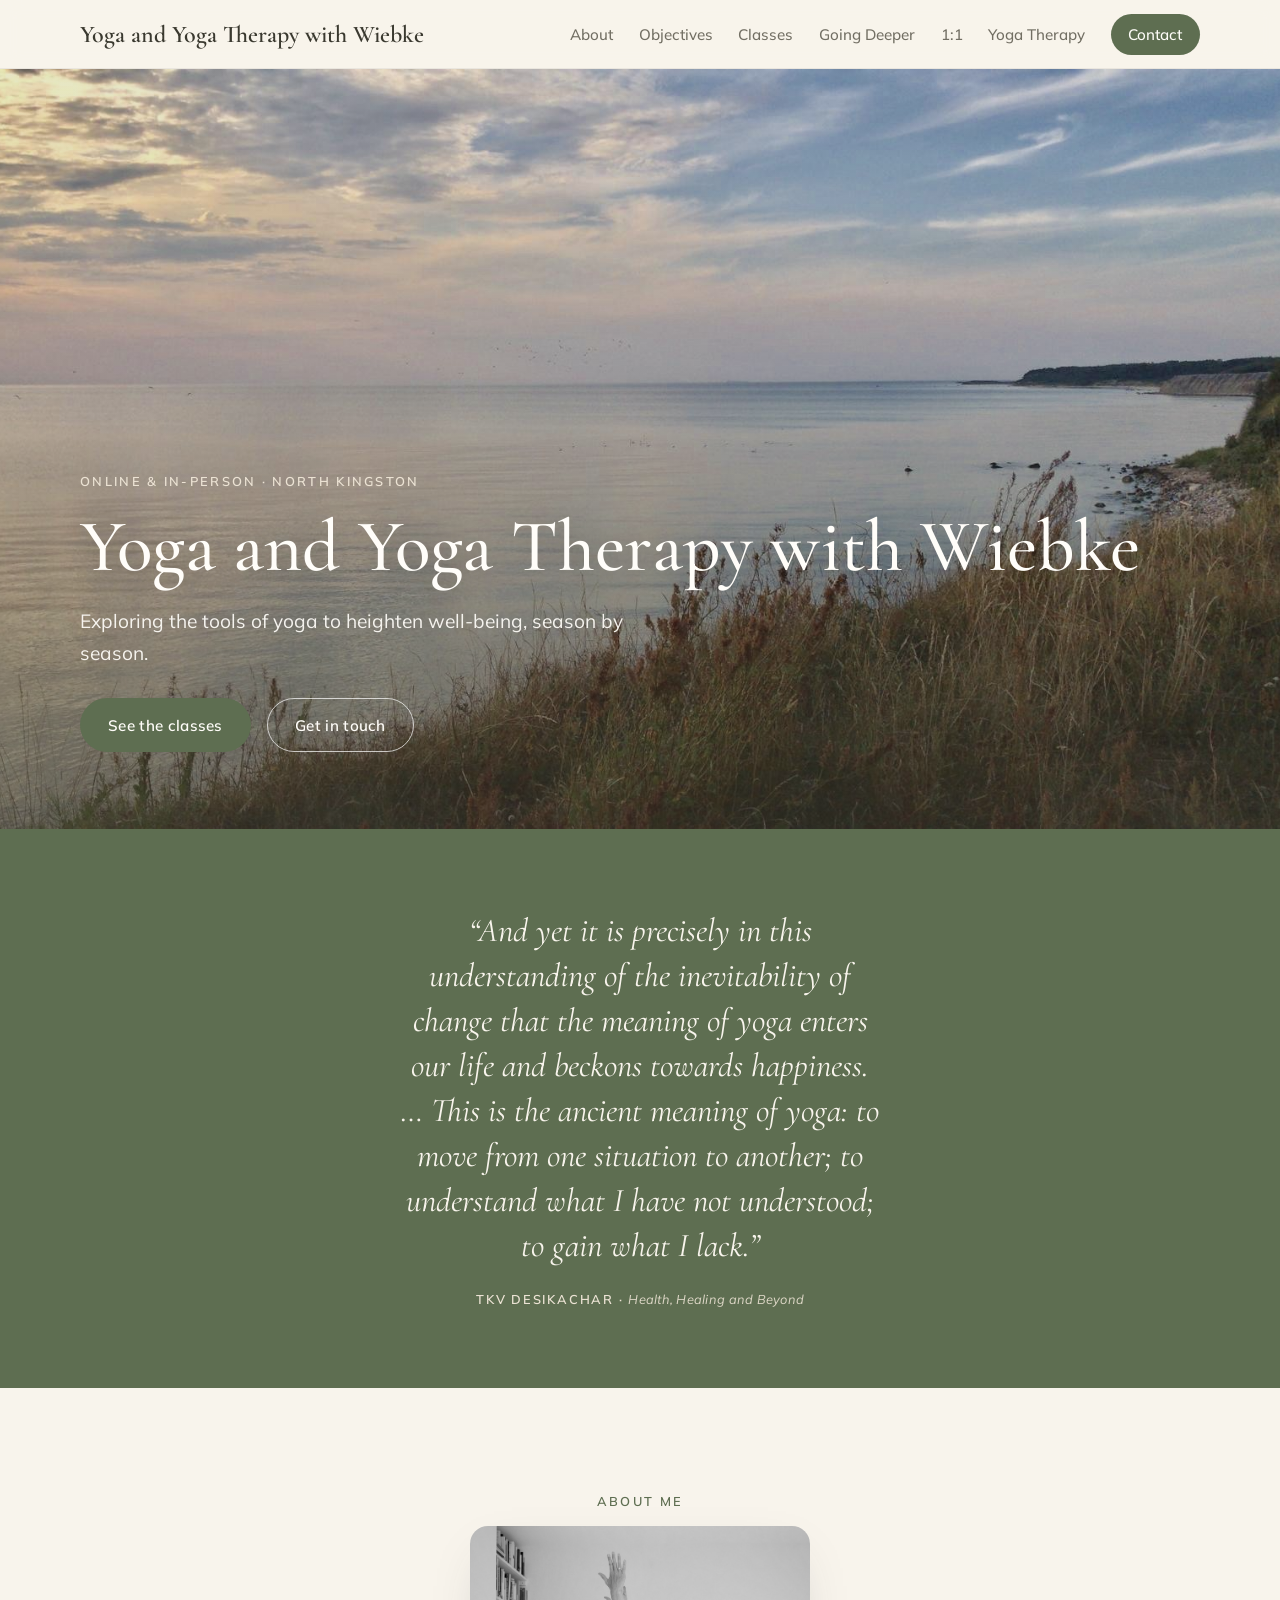
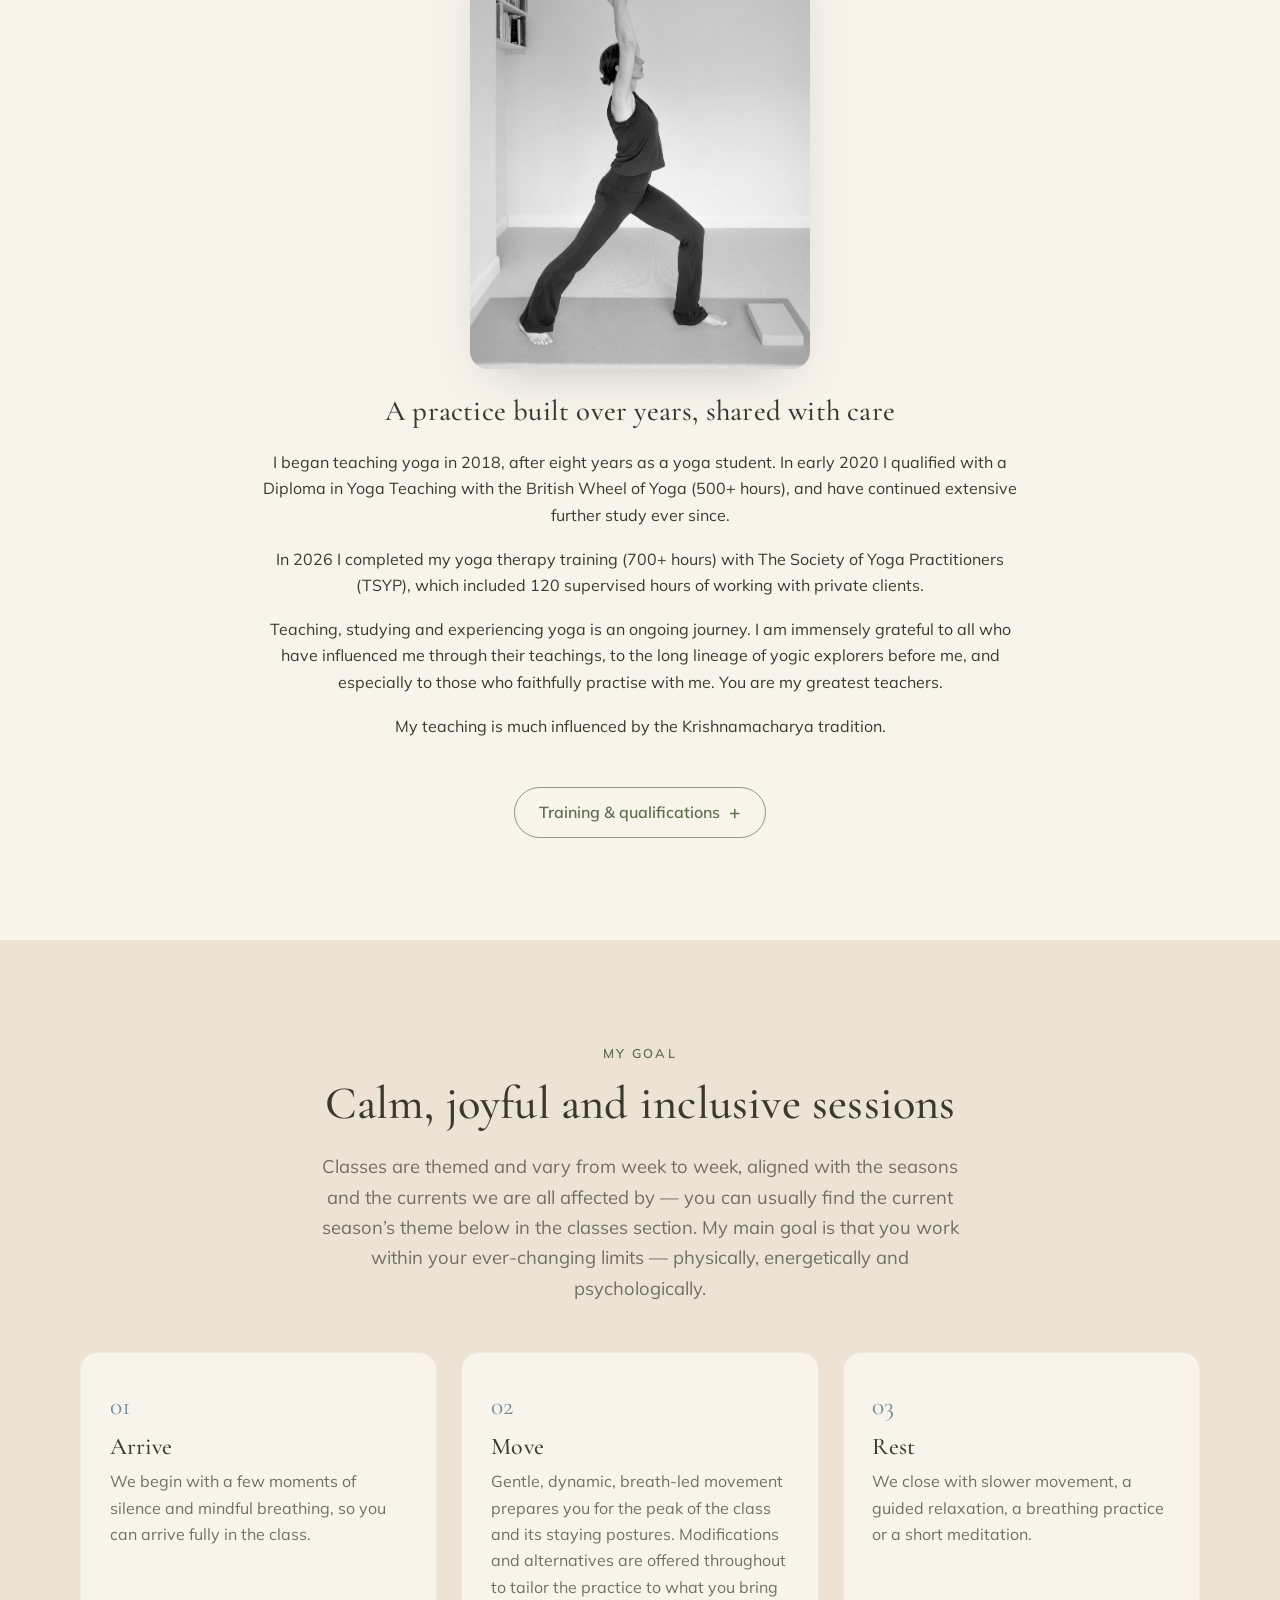
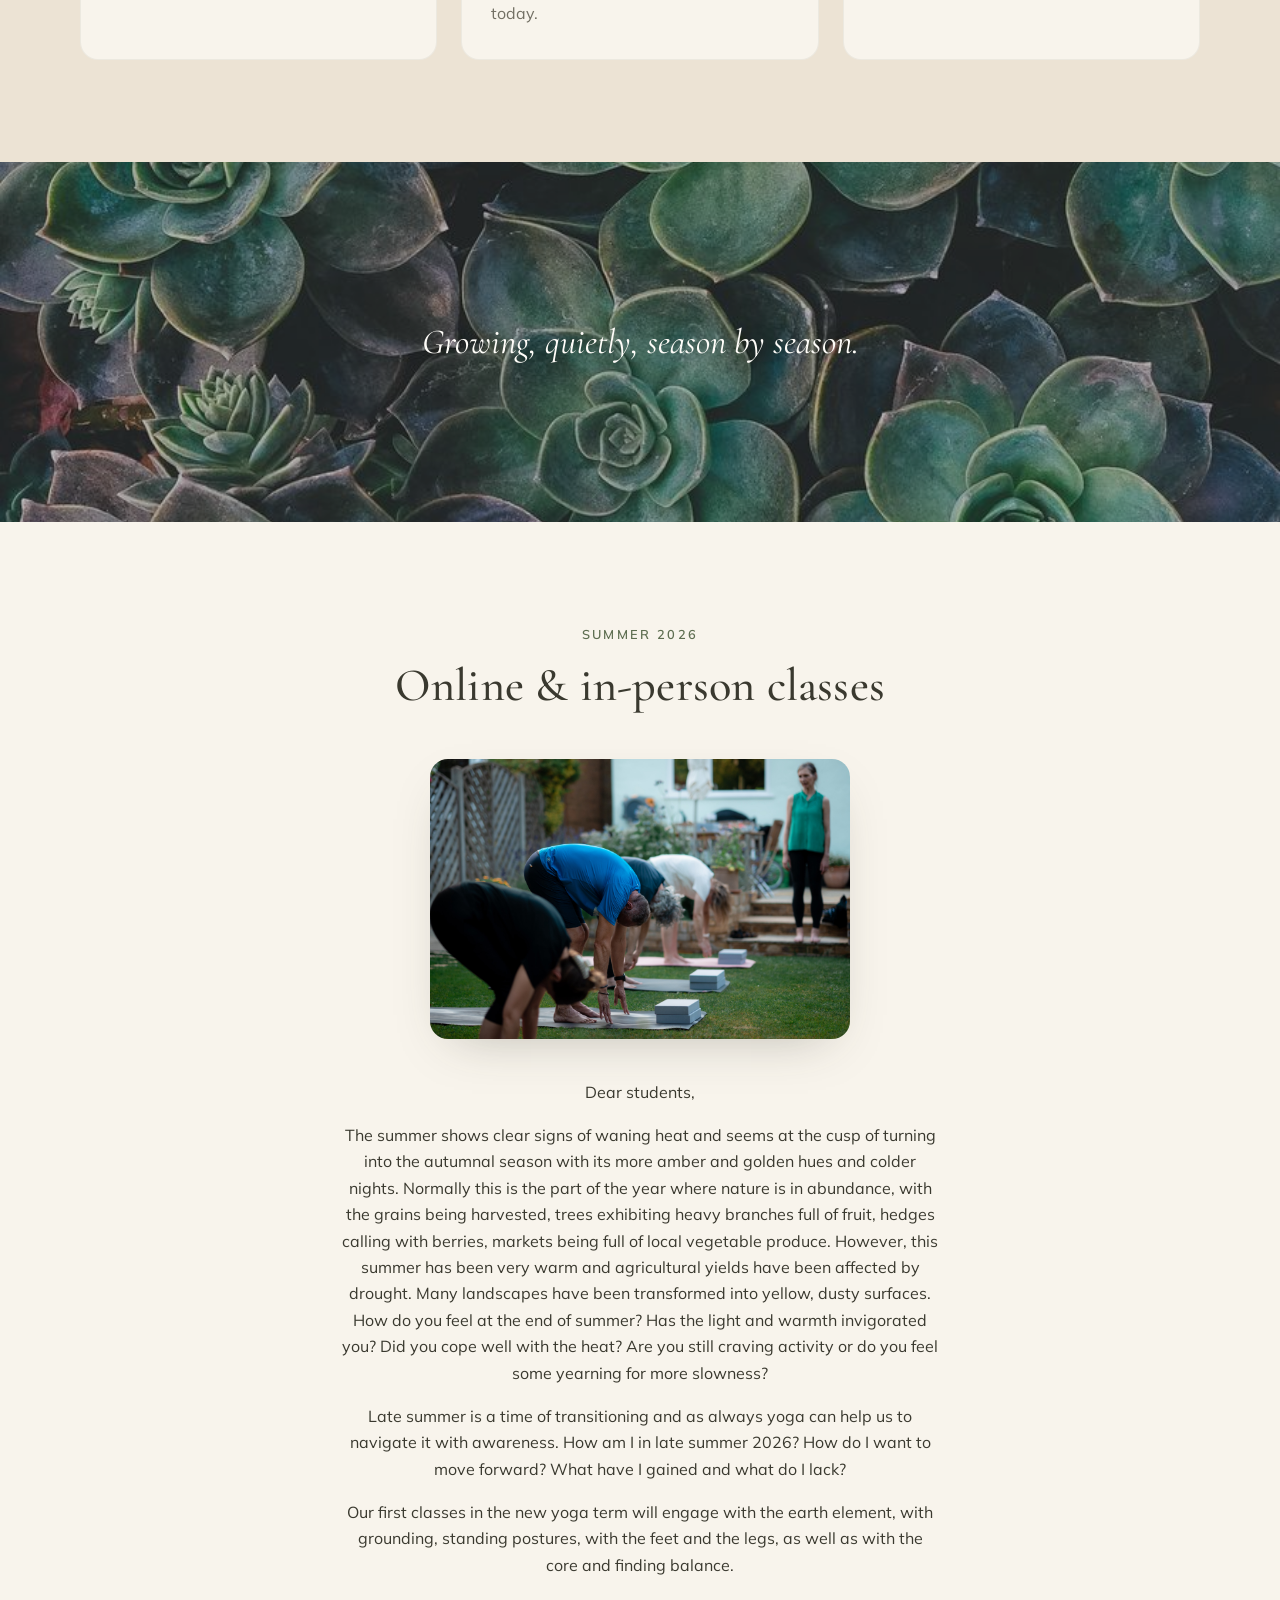
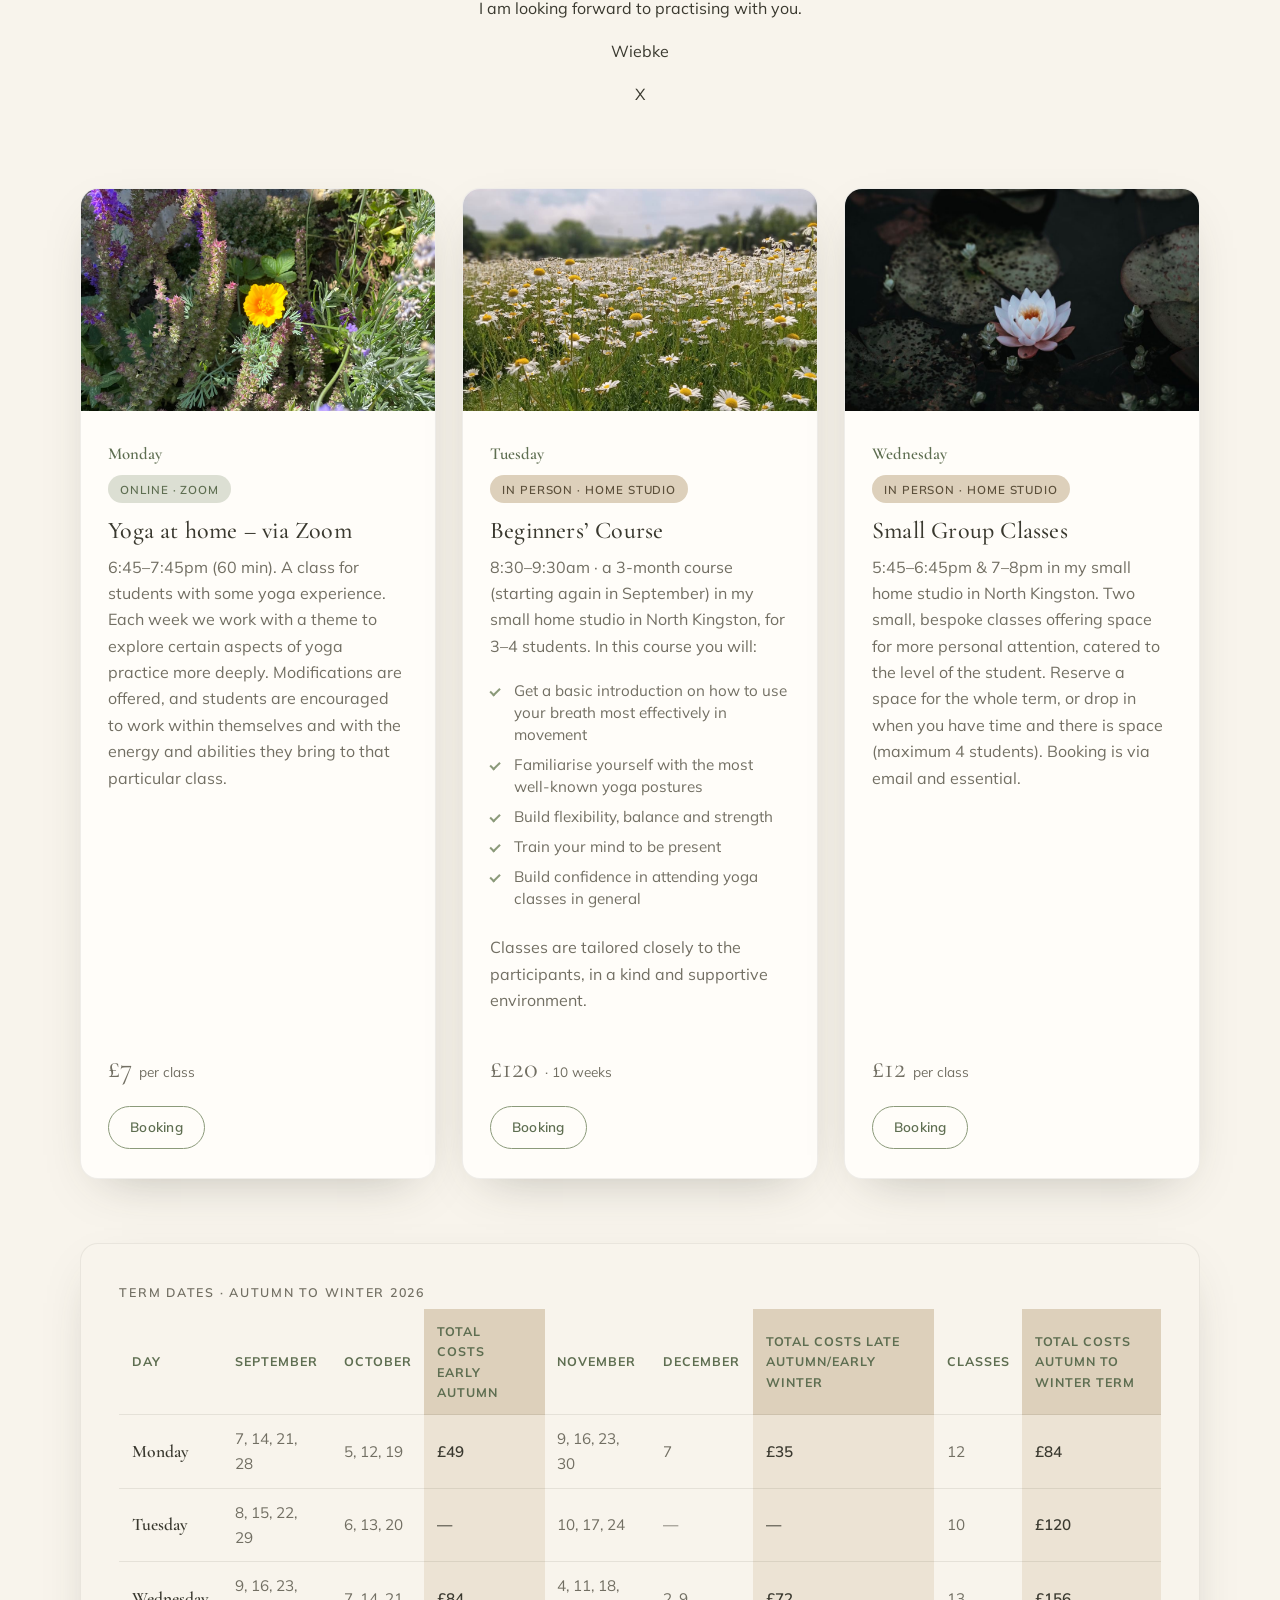
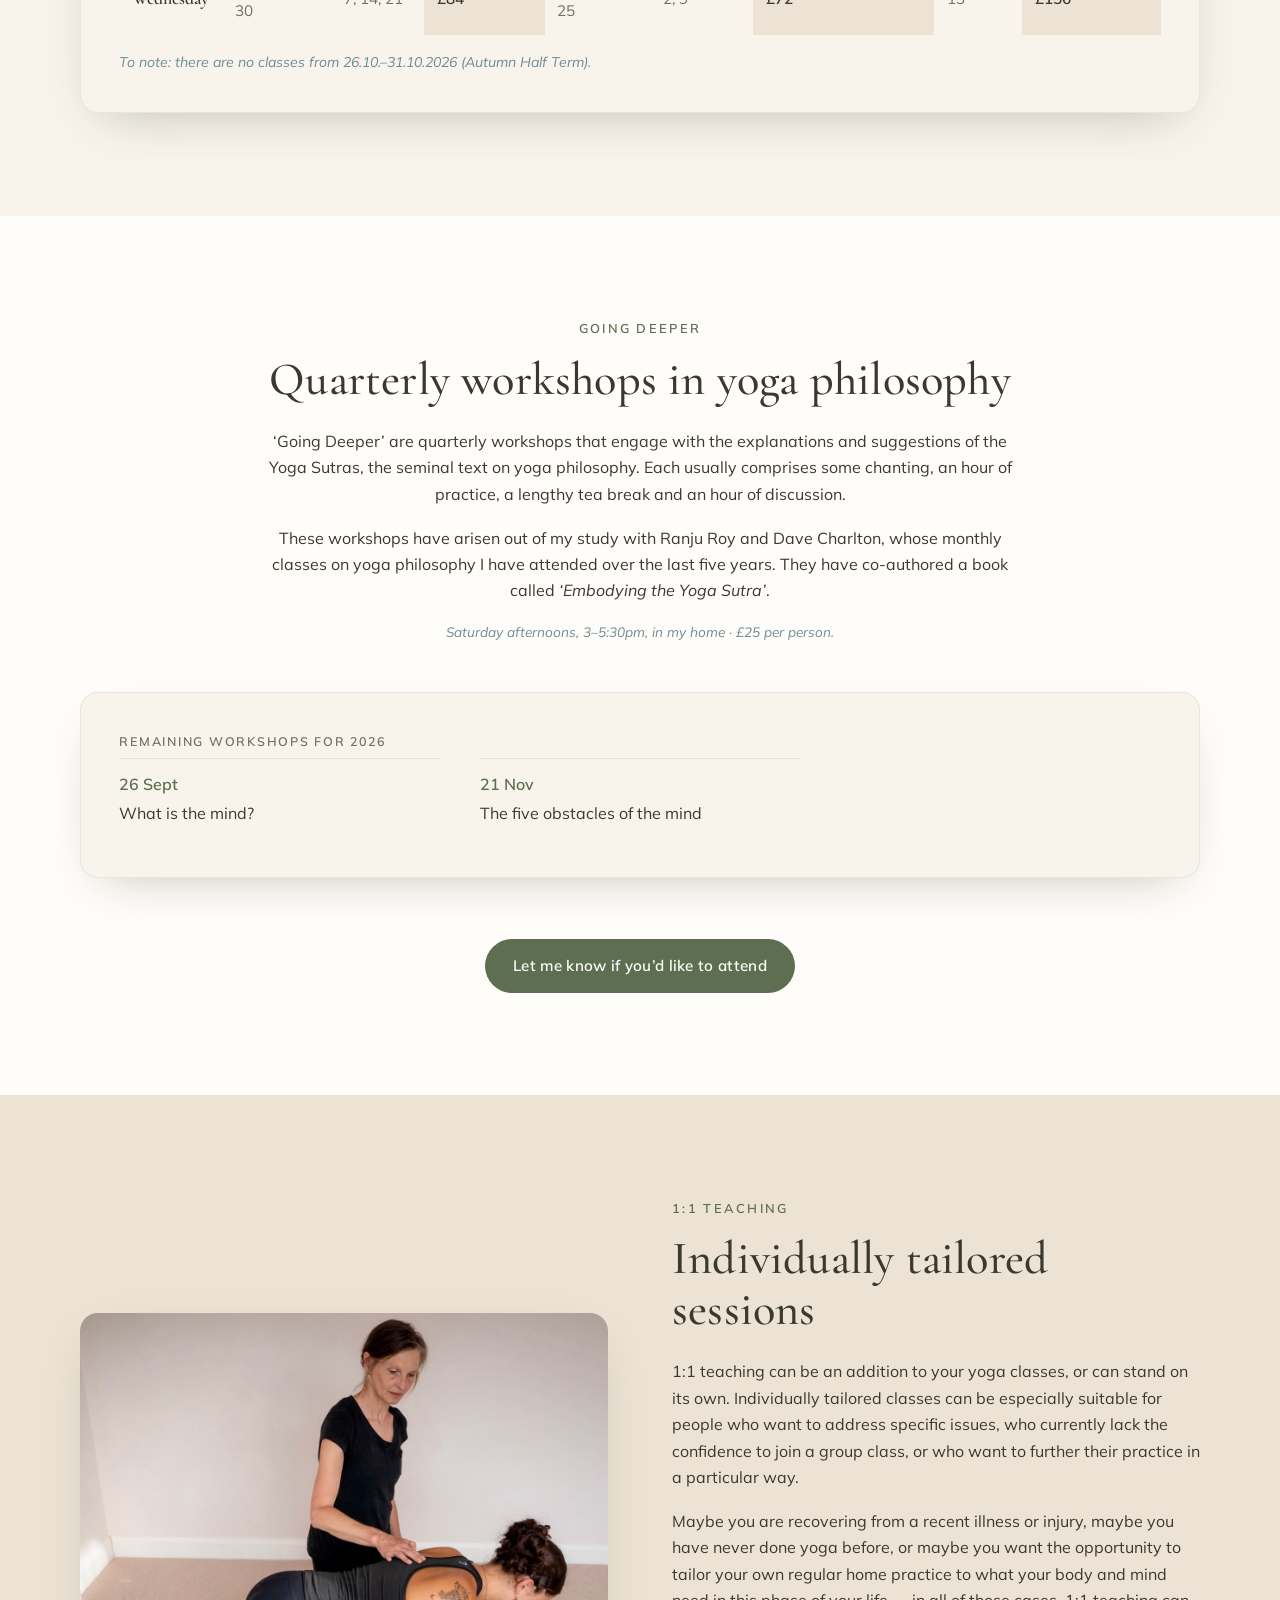
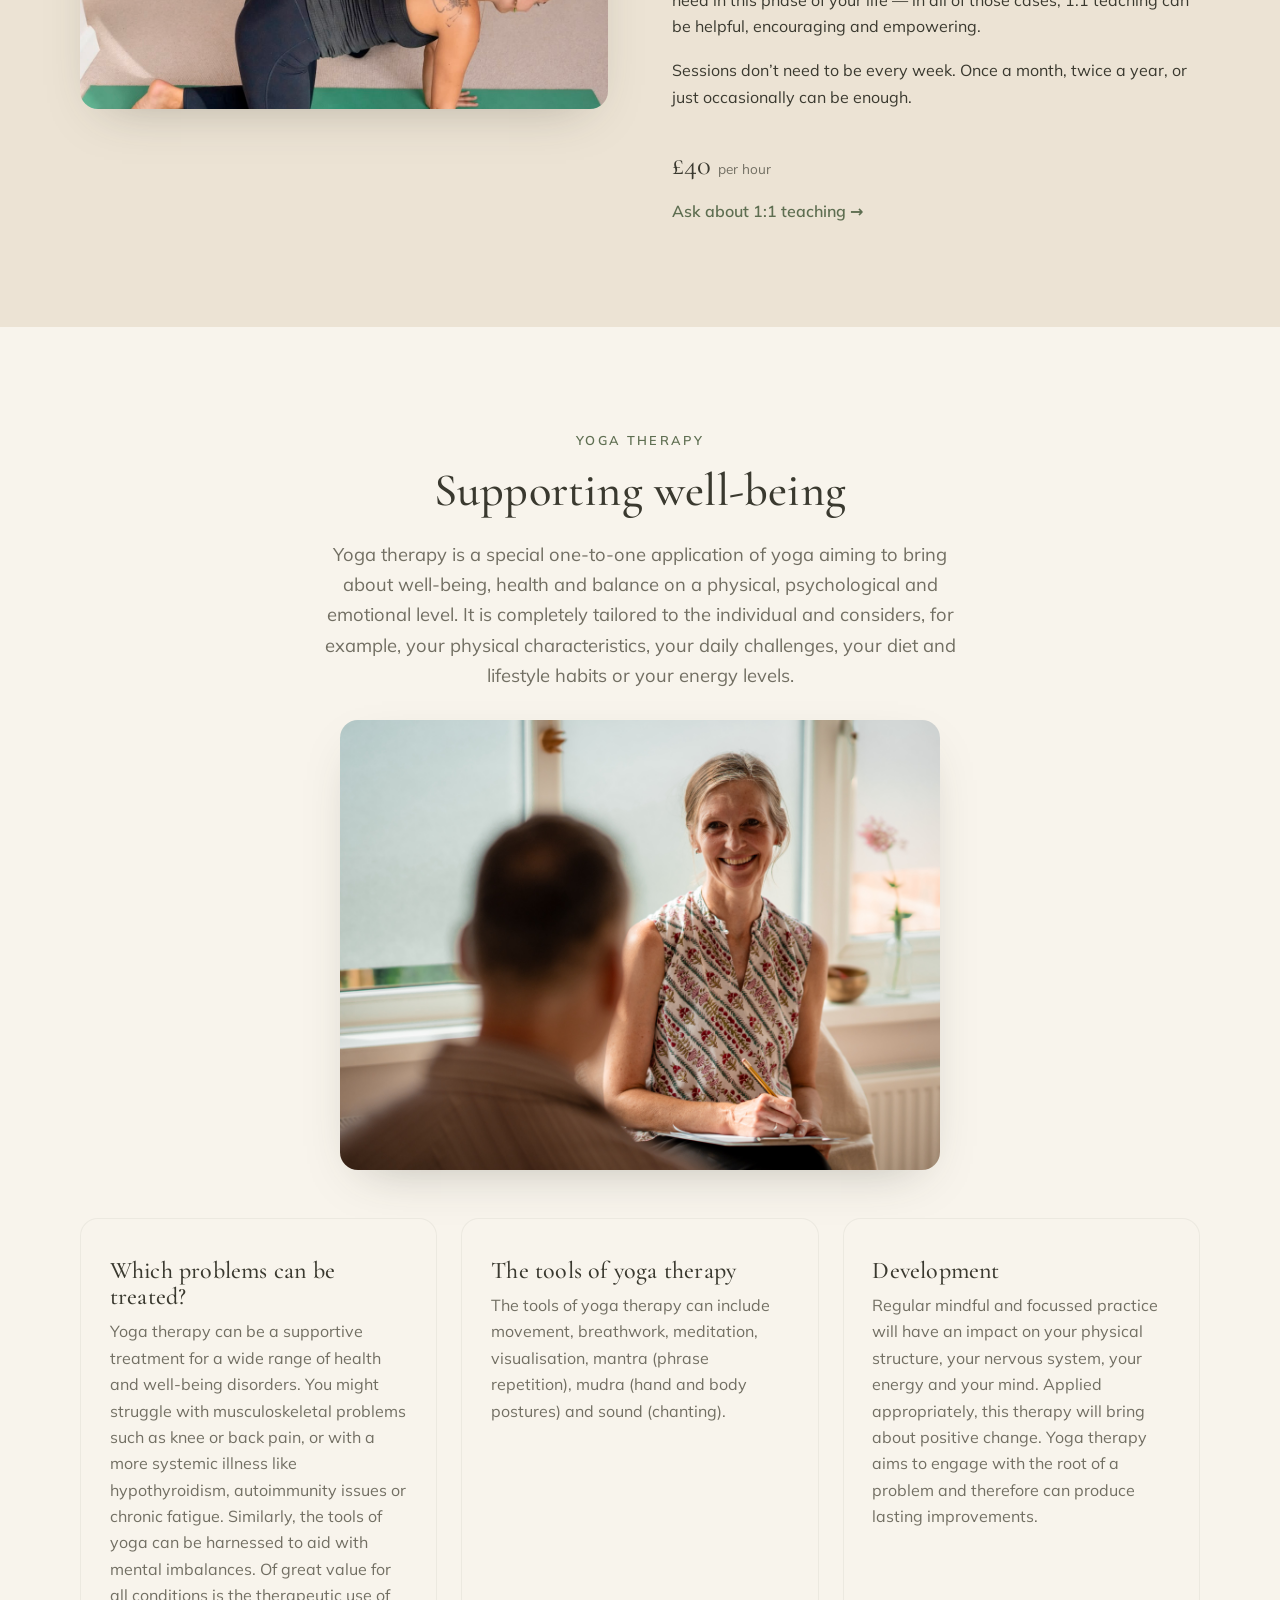
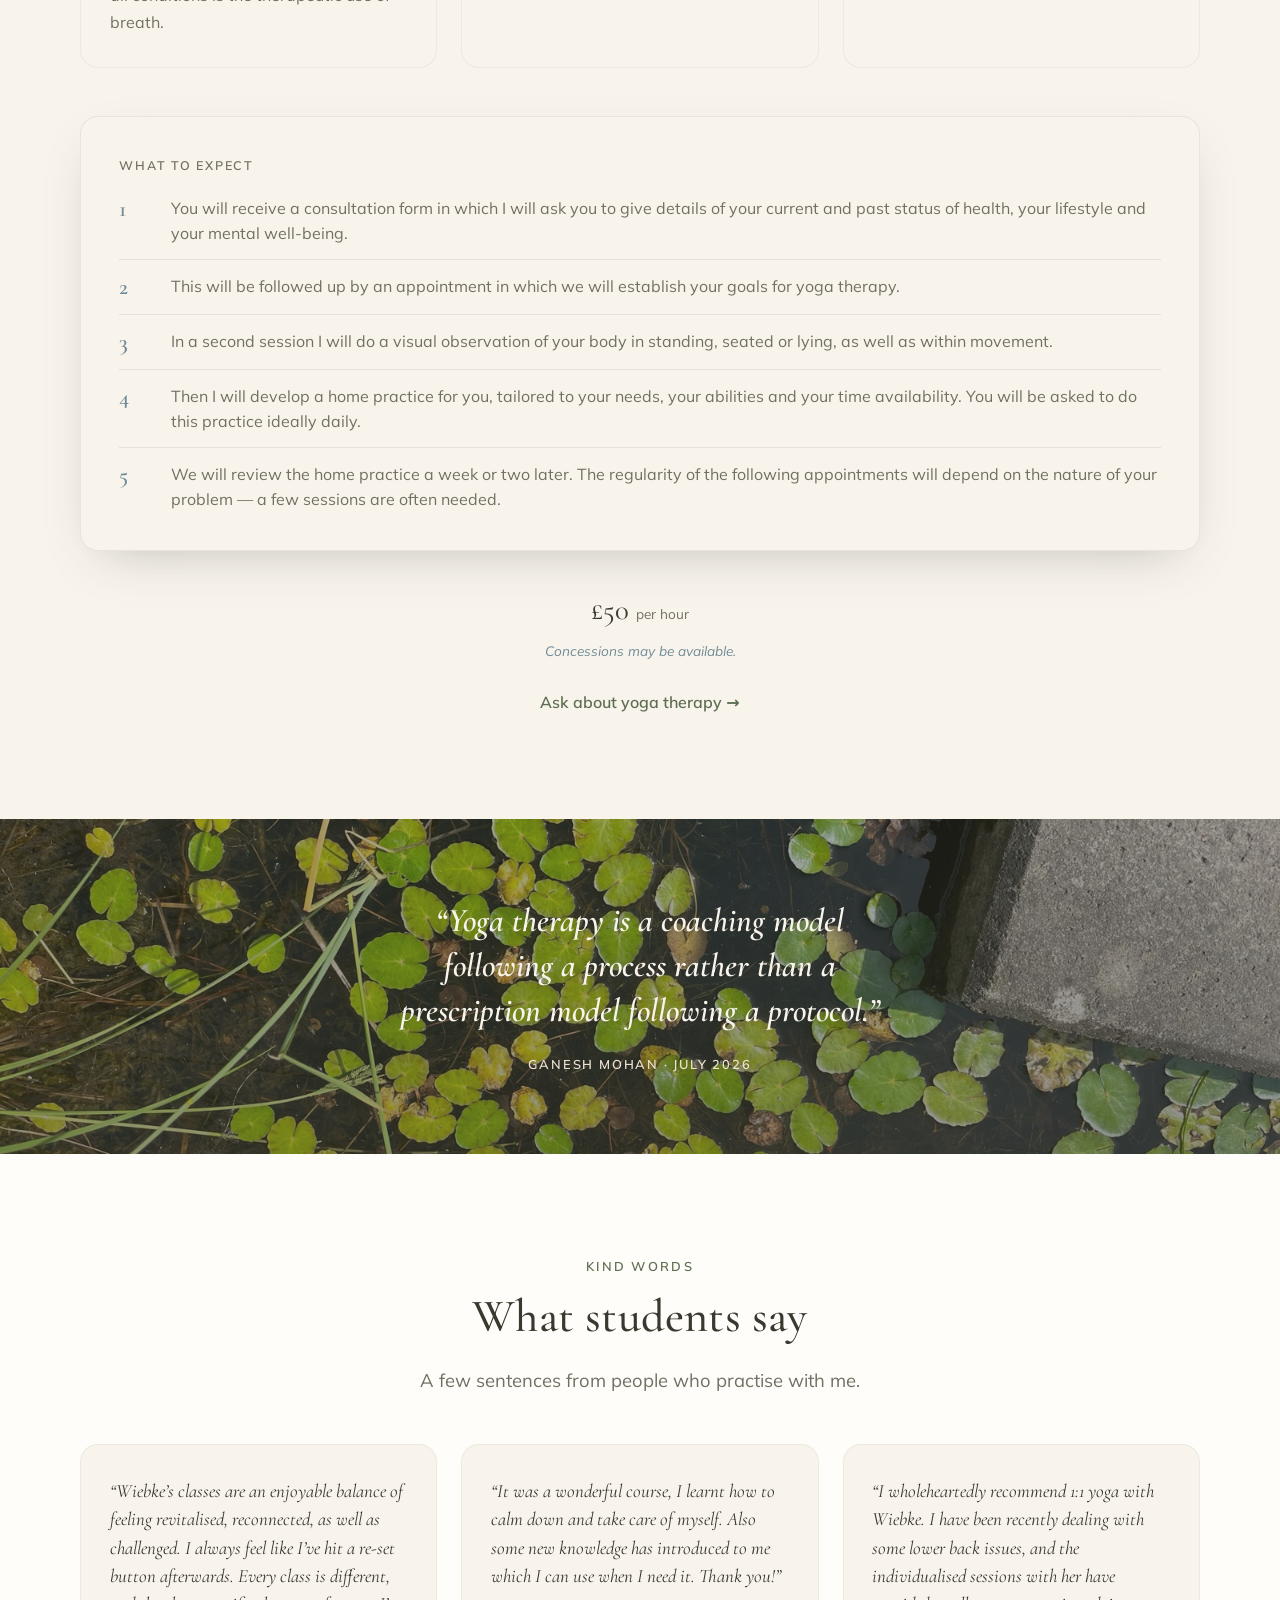
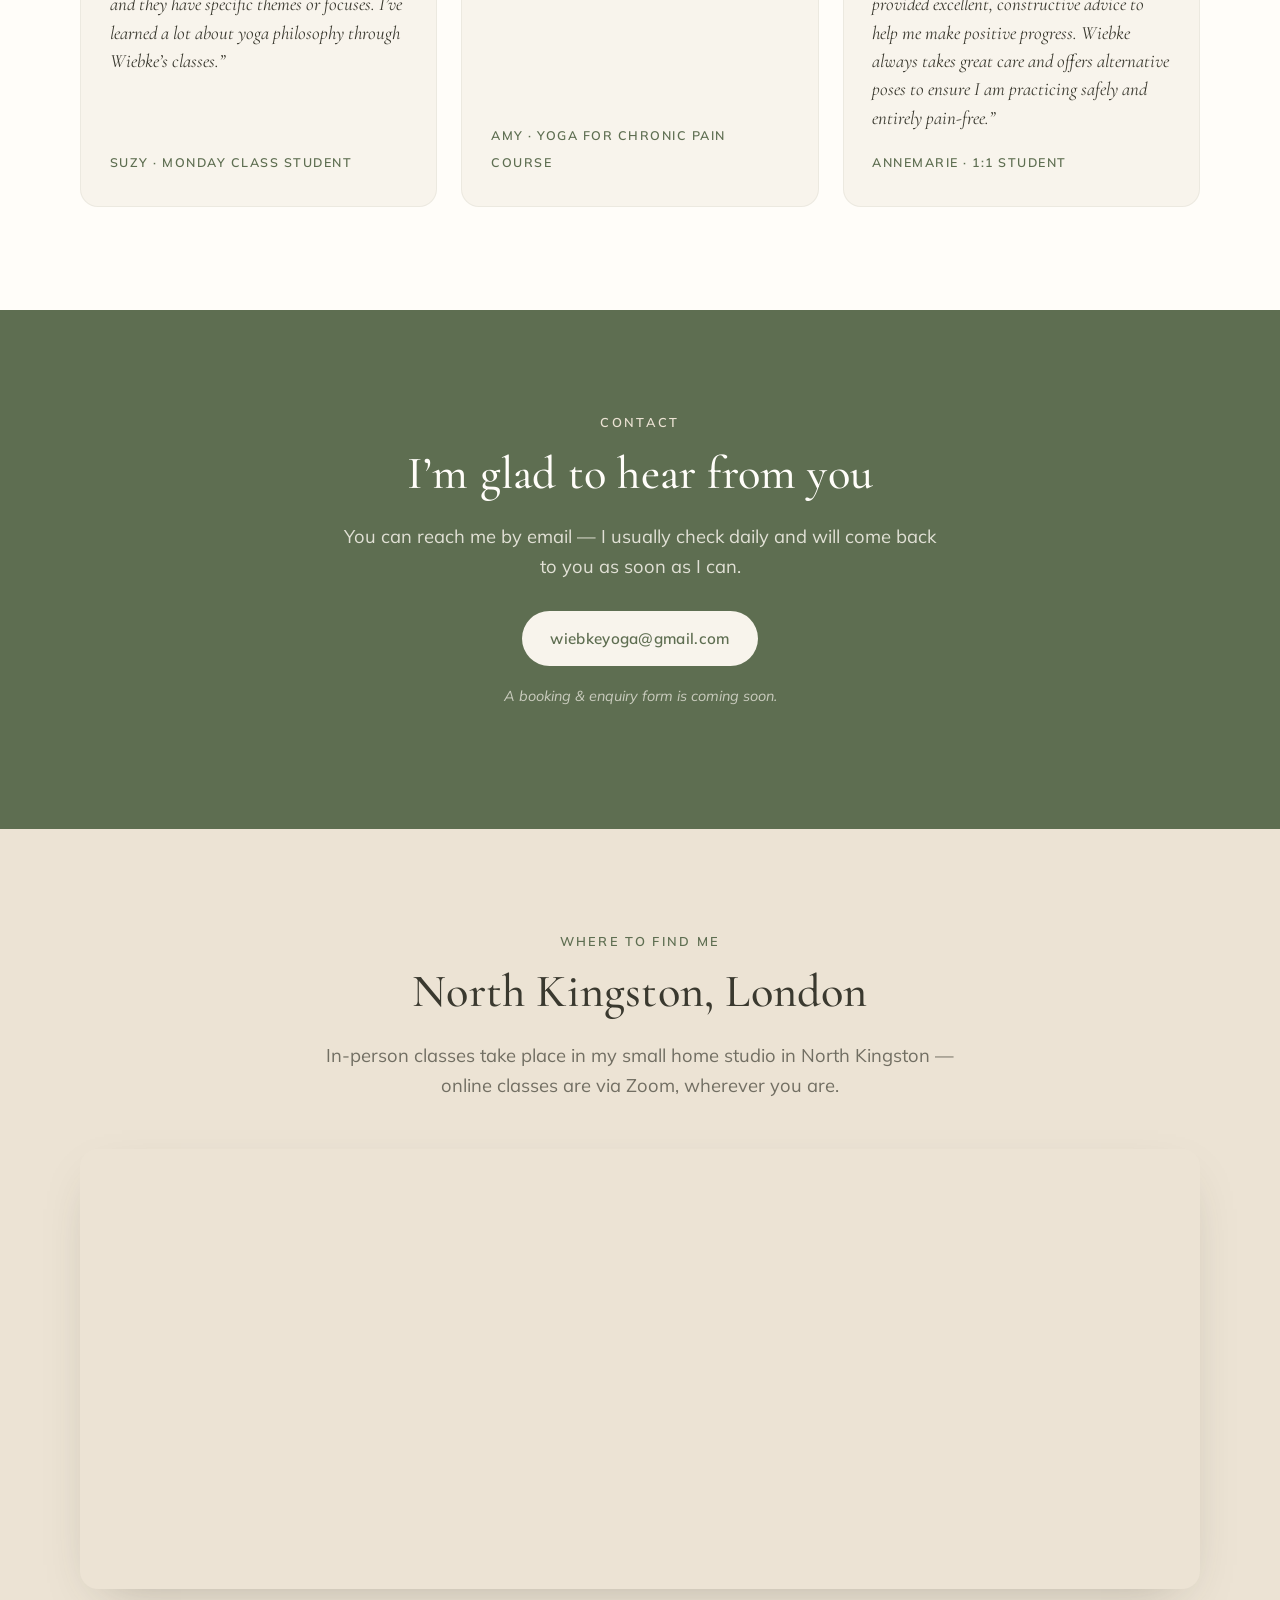
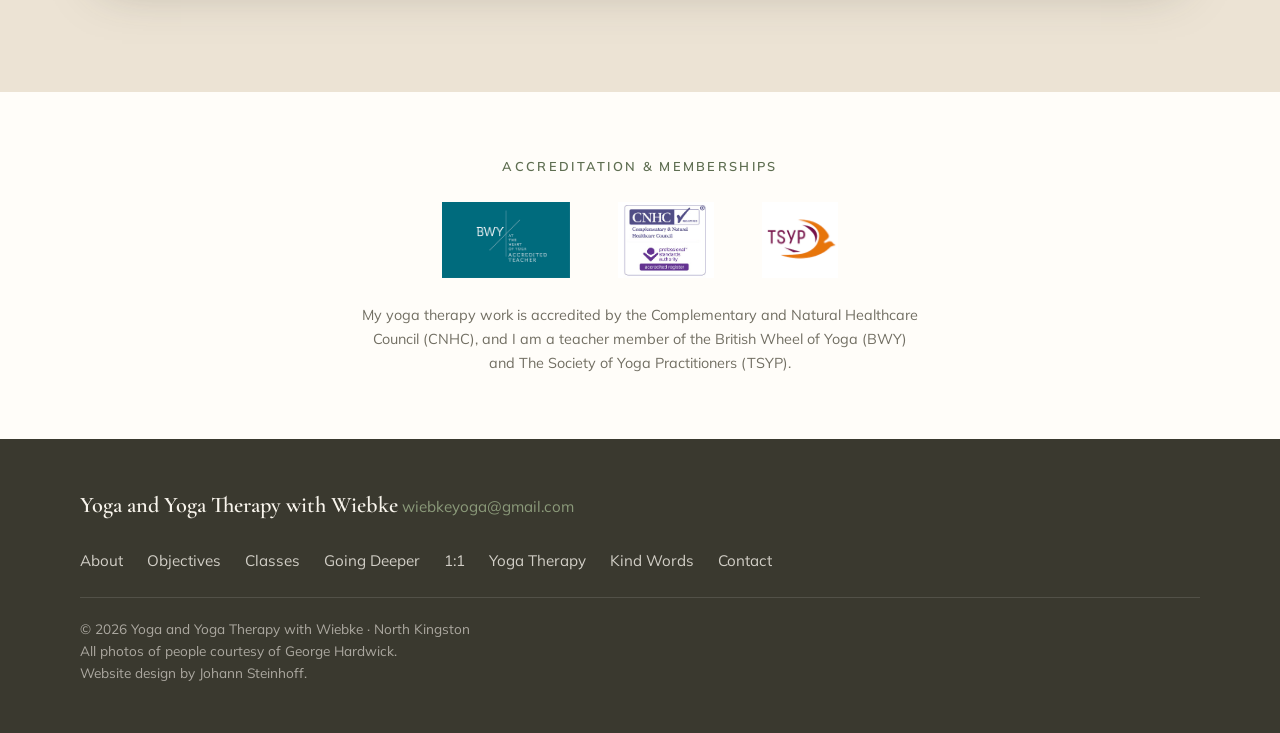
==== index.html @ d6b1417c "Add files via upload" ====
<!DOCTYPE html>
<html lang="en">
<head>
  <meta charset="UTF-8" />
  <meta name="viewport" content="width=device-width, initial-scale=1.0" />
  <title>Yoga and Yoga Therapy with Wiebke — Classes in North Kingston</title>
  <meta name="description" content="Careful, friendly and inclusive yoga in North Kingston — online and in-person classes, one-to-one yoga therapy, beginners’ courses and yoga philosophy workshops." />
  <link rel="canonical" href="https://yogawithwiebke.com/" />
  <meta name="robots" content="index, follow, max-image-preview:large" />
  <link rel="icon" type="image/svg+xml" href="assets/favicon.svg" />
  <link rel="preload" as="image" href="assets/img/coast-sunset.jpg" fetchpriority="high" />
  <meta property="og:site_name" content="Yoga and Yoga Therapy with Wiebke" />
  <meta property="og:title" content="Yoga and Yoga Therapy with Wiebke — Classes in North Kingston" />
  <meta property="og:description" content="Careful, friendly and inclusive yoga in North Kingston — online and in-person classes, one-to-one yoga therapy and yoga philosophy workshops." />
  <meta property="og:type" content="website" />
  <meta property="og:url" content="https://yogawithwiebke.com/" />
  <meta property="og:locale" content="en_GB" />
  <meta property="og:image" content="https://yogawithwiebke.com/assets/img/coast-sunset.jpg" />
  <meta property="og:image:width" content="1600" />
  <meta property="og:image:height" content="901" />
  <meta property="og:image:alt" content="Calm sea at dusk along a wild coastline" />
  <meta name="twitter:card" content="summary_large_image" />
  <meta name="twitter:title" content="Yoga and Yoga Therapy with Wiebke — Classes in North Kingston" />
  <meta name="twitter:description" content="Careful, friendly and inclusive yoga in North Kingston — online and in-person classes, one-to-one yoga therapy and yoga philosophy workshops." />
  <meta name="twitter:image" content="https://yogawithwiebke.com/assets/img/coast-sunset.jpg" />
  <meta name="theme-color" content="#5e6e51" />
  <script type="application/ld+json">
  {
    "@context": "https://schema.org",
    "@type": "LocalBusiness",
    "@id": "https://yogawithwiebke.com/#business",
    "name": "Yoga and Yoga Therapy with Wiebke",
    "url": "https://yogawithwiebke.com/",
    "email": "wiebkeyoga@gmail.com",
    "description": "Careful, friendly and inclusive yoga in North Kingston — online and in-person classes, one-to-one yoga therapy, beginners’ courses and yoga philosophy workshops.",
    "image": "https://yogawithwiebke.com/assets/img/coast-sunset.jpg",
    "priceRange": "£7–£72",
    "address": {
      "@type": "PostalAddress",
      "addressLocality": "Kingston upon Thames",
      "addressRegion": "London",
      "addressCountry": "GB"
    },
    "areaServed": "Kingston upon Thames, London",
    "hasMap": "https://www.google.com/maps/place/Kingston+upon+Thames,+London,+UK",
    "founder": {
      "@type": "Person",
      "name": "Wiebke",
      "jobTitle": "Yoga teacher and yoga therapist"
    },
    "hasOfferCatalog": {
      "@type": "OfferCatalog",
      "name": "Classes and sessions",
      "itemListElement": [
        { "@type": "Offer", "name": "Yoga at home – via Zoom (Monday online class)", "price": "7", "priceCurrency": "GBP" },
        { "@type": "Offer", "name": "Beginners’ Course (10 weeks, in person)", "price": "120", "priceCurrency": "GBP" },
        { "@type": "Offer", "name": "Small Group Classes (Wednesday, drop-in)", "price": "12", "priceCurrency": "GBP" },
        { "@type": "Offer", "name": "Going Deeper — yoga philosophy workshop", "price": "25", "priceCurrency": "GBP" },
        { "@type": "Offer", "name": "1:1 Yoga Teaching (per hour)", "price": "40", "priceCurrency": "GBP" },
        { "@type": "Offer", "name": "Yoga Therapy (per hour)", "price": "50", "priceCurrency": "GBP" }
      ]
    }
  }
  </script>
  <link rel="preconnect" href="https://fonts.googleapis.com" />
  <link rel="preconnect" href="https://fonts.gstatic.com" crossorigin />
  <link href="https://fonts.googleapis.com/css2?family=Cormorant+Garamond:ital,wght@0,400;0,500;0,600;1,400&family=Mulish:wght@300;400;500;600&display=swap" rel="stylesheet" />
  <link rel="stylesheet" href="css/styles.css?v=18" />
</head>
<body>
  <!-- Header / Nav -->
  <header class="site-header" id="top">
    <div class="container header-inner">
      <a class="brand" href="index.html">
        <span class="brand-name">Yoga and Yoga Therapy with Wiebke</span>
      </a>
      <button class="nav-toggle" aria-label="Toggle menu" aria-expanded="false">
        <span></span><span></span><span></span>
      </button>
      <nav class="site-nav">
        <a href="#about">About</a>
        <a href="#objectives">Objectives</a>
        <a href="#classes">Classes</a>
        <a href="#deeper">Going Deeper</a>
        <a href="#oneonone">1:1</a>
        <a href="#therapy">Yoga Therapy</a>
        <a class="nav-cta" href="#contact" data-email-trigger>Contact</a>
      </nav>
    </div>
  </header>

  <!-- Hero -->
  <section class="hero">
    <div class="hero-media">
      <img src="assets/img/coast-sunset.jpg" alt="Calm sea at dusk along a wild coastline" width="1600" height="901" fetchpriority="high" />
      <div class="hero-overlay"></div>
    </div>
    <div class="hero-content container">
      <p class="eyebrow">Online &amp; in-person · North Kingston</p>
      <h1>Yoga and Yoga Therapy with Wiebke</h1>
      <p class="hero-sub">Exploring the tools of yoga to heighten well-being, season by season.</p>
      <div class="hero-actions">
        <a class="btn btn-primary" href="#classes">See the classes</a>
        <a class="btn btn-ghost" href="#contact" data-email-trigger>Get in touch</a>
      </div>
    </div>
  </section>

  <!-- Intro quote -->
  <section class="quote-band">
    <div class="container">
      <blockquote>
        “And yet it is precisely in this understanding of the inevitability of change that
        the meaning of yoga enters our life and beckons towards happiness. … This is the
        ancient meaning of yoga: to move from one situation to another; to understand what
        I have not understood; to gain what I lack.”
        <cite>TKV Desikachar · <span>Health, Healing and Beyond</span></cite>
      </blockquote>
    </div>
  </section>

  <!-- About -->
  <section class="section" id="about">
    <div class="container narrow center">
      <p class="eyebrow">About me</p>
      <div class="about-photo about-photo-small">
        <img src="assets/img/warrior-pose-reach-up.jpg" alt="Wiebke reaching up in warrior pose during a home practice" width="3348" height="4362" />
      </div>
      <h2 class="about-heading">A practice built over years, shared with care</h2>
      <p>I began teaching yoga in 2018, after eight years as a yoga student. In early 2020 I qualified with a Diploma in Yoga Teaching with the British Wheel of Yoga (500+ hours), and have continued extensive further study ever since.</p>
      <p>In 2026 I completed my yoga therapy training (700+ hours) with The Society of Yoga Practitioners (TSYP), which included 120 supervised hours of working with private clients.</p>
      <p>Teaching, studying and experiencing yoga is an ongoing journey. I am immensely grateful to all who have influenced me through their teachings, to the long lineage of yogic explorers before me, and especially to those who faithfully practise with me. You are my greatest teachers.</p>
      <p class="lineage">My teaching is much influenced by the Krishnamacharya tradition.</p>
    </div>
    <div class="container">
      <details class="quals">
        <summary>Training &amp; qualifications</summary>
        <div class="quals-body quals-grid">
          <div class="quals-col">
            <h4>Yoga teaching</h4>
            <ul>
              <li><span>2023–2026</span> Yoga Therapy Training with TSYP (700 h Yoga Therapy Diploma)</li>
              <li><span>2017–2020</span> BWYQ L4 Diploma in Teaching Yoga, with Laura Le Feuvre (500+ h)</li>
              <li><span>2021–2024</span> The Yoga Sutras, Chapters One–Four · Sadhana Mala Yoga Training (Ranju Roy &amp; Dave Charlton, 135 h)</li>
              <li><span>2021–2022</span> Vedic Chanting Foundation Course (60 h)</li>
              <li><span>2022</span> Restorative Yoga · Anna Ashby, Triyoga (33 h)</li>
              <li><span>2022</span> Yoga for People with Cancer · Vicky Fox, Triyoga (40 h)</li>
              <li><span>2021</span> Addressing Aches &amp; Pains with Yoga · Doug Keller, Yoga International (15 h)</li>
              <li><span>2018</span> Yoga for Athletes foundation · Institute of Yoga Sports Science (20 h)</li>
              <li><span>2017 / 2020</span> Philosophy of Yoga &amp; The Bhagavad Gita · Oxford Institute for Hindu Studies (30 h each)</li>
            </ul>
          </div>
          <div class="quals-col">
            <h4>Other qualifications</h4>
            <ul>
              <li><span>2026</span> Foundation Course in Western Herbalism · Heartwood Education (accredited by NIMH)</li>
              <li><span>2023</span> PG Certificate in Philosophy &amp; Religion · University of Wales</li>
              <li><span>2015</span> Coach in Running Fitness · England Athletics</li>
              <li><span>2014</span> BA Humanities with Literature · The Open University</li>
              <li><span>1994</span> Diploma in Biology · University of Hamburg</li>
            </ul>
          </div>
        </div>
        <div class="quals-logos">
          <img src="assets/img/logo-bwy.jpg" alt="British Wheel of Yoga — Accredited Teacher" width="572" height="339" loading="lazy" />
          <img src="assets/img/logo-cnhc.jpg" alt="CNHC Quality Mark — registered with the Complementary and Natural Healthcare Council" width="263" height="209" loading="lazy" />
          <img src="assets/img/logo-tsyp.png" alt="The Society of Yoga Practitioners (TSYP) member" width="158" height="158" loading="lazy" />
        </div>
      </details>
    </div>
  </section>

  <!-- Objectives -->
  <section class="section section-tint" id="objectives">
    <div class="container">
      <div class="section-head">
        <p class="eyebrow">My goal</p>
        <h2>Calm, joyful and inclusive sessions</h2>
        <p class="lead">Classes are themed and vary from week to week, aligned with the seasons and the currents we are all affected by — you can usually find the current season’s theme below in the <a href="#classes">classes section</a>. My main goal is that you work within your ever-changing limits — physically, energetically and psychologically.</p>
      </div>
      <div class="cards-3">
        <article class="card">
          <span class="card-num">01</span>
          <h3>Arrive</h3>
          <p>We begin with a few moments of silence and mindful breathing, so you can arrive fully in the class.</p>
        </article>
        <article class="card">
          <span class="card-num">02</span>
          <h3>Move</h3>
          <p>Gentle, dynamic, breath-led movement prepares you for the peak of the class and its staying postures. Modifications and alternatives are offered throughout to tailor the practice to what you bring today.</p>
        </article>
        <article class="card">
          <span class="card-num">03</span>
          <h3>Rest</h3>
          <p>We close with slower movement, a guided relaxation, a breathing practice or a short meditation.</p>
        </article>
      </div>
    </div>
  </section>

  <!-- Decorative seasonal band -->
  <section class="image-band">
    <img src="assets/img/succulents.jpg" alt="A dense cluster of green succulent rosettes" width="900" height="900" loading="lazy" />
    <div class="image-band-overlay"><p>Growing, quietly, season by season.</p></div>
  </section>

  <!-- Classes -->
  <section class="section" id="classes">
    <div class="container">
      <div class="section-head">
        <p class="eyebrow">Summer 2026</p>
        <h2>Online &amp; in-person classes</h2>
      </div>

      <div class="essay">
        <div class="essay-media">
          <img src="assets/img/uttanasana-group.jpg" alt="A group class practising standing forward bend (uttanasana) in a garden" width="5120" height="3414" />
        </div>
        <div class="essay-text">
          <p>Dear students,</p>
          <p>The summer shows clear signs of waning heat and seems at the cusp of turning into the autumnal season with its more amber and golden hues and colder nights. Normally this is the part of the year where nature is in abundance, with the grains being harvested, trees exhibiting heavy branches full of fruit, hedges calling with berries, markets being full of local vegetable produce. However, this summer has been very warm and agricultural yields have been affected by drought. Many landscapes have been transformed into yellow, dusty surfaces. How do you feel at the end of summer? Has the light and warmth invigorated you? Did you cope well with the heat? Are you still craving activity or do you feel some yearning for more slowness?</p>
          <p>Late summer is a time of transitioning and as always yoga can help us to navigate it with awareness. How am I in late summer 2026? How do I want to move forward? What have I gained and what do I lack?</p>
          <p>Our first classes in the new yoga term will engage with the earth element, with grounding, standing postures, with the feet and the legs, as well as with the core and finding balance.</p>
          <p>I am looking forward to practising with you.</p>
          <p>Wiebke</p>
          <p>X</p>
        </div>
      </div>

      <div class="classes-grid">
        <article class="class-card">
          <div class="class-photo"><img src="assets/img/california-poppy.jpg" alt="An orange California poppy in bloom" width="1200" height="1037" loading="lazy" /></div>
          <div class="class-body">
            <span class="class-day">Monday</span>
            <span class="class-mode mode-online">Online · Zoom</span>
            <h3>Yoga at home – via Zoom</h3>
            <p>6:45–7:45pm (60 min). A class for students with some yoga experience. Each week we work with a theme to explore certain aspects of yoga practice more deeply. Modifications are offered, and students are encouraged to work within themselves and with the energy and abilities they bring to that particular class.</p>
            <p class="class-price">£7 <span>per class</span></p>
            <a class="btn btn-outline class-book" href="mailto:wiebkeyoga@gmail.com" data-email-trigger>Booking</a>
          </div>
        </article>
        <article class="class-card">
          <div class="class-photo"><img src="assets/img/margarites.jpg" alt="A field of marguerite daisies under a blue sky" width="1200" height="1600" loading="lazy" /></div>
          <div class="class-body">
            <span class="class-day">Tuesday</span>
            <span class="class-mode mode-person">In person · Home studio</span>
            <h3>Beginners’ Course</h3>
            <p>8:30–9:30am · a 3-month course (starting again in September) in my small home studio in North Kingston, for 3–4 students. In this course you will:</p>
            <ul class="ticks">
              <li>Get a basic introduction on how to use your breath most effectively in movement</li>
              <li>Familiarise yourself with the most well-known yoga postures</li>
              <li>Build flexibility, balance and strength</li>
              <li>Train your mind to be present</li>
              <li>Build confidence in attending yoga classes in general</li>
            </ul>
            <p>Classes are tailored closely to the participants, in a kind and supportive environment.</p>
            <p class="class-price">£120 <span>· 10 weeks</span></p>
            <a class="btn btn-outline class-book" href="mailto:wiebkeyoga@gmail.com" data-email-trigger>Booking</a>
          </div>
        </article>
        <article class="class-card">
          <div class="class-photo"><img src="assets/img/lotus.jpg" alt="A pale water lily floating on dark, still water" width="900" height="688" loading="lazy" /></div>
          <div class="class-body">
            <span class="class-day">Wednesday</span>
            <span class="class-mode mode-person">In person · Home studio</span>
            <h3>Small Group Classes</h3>
            <p>5:45–6:45pm &amp; 7–8pm in my small home studio in North Kingston. Two small, bespoke classes offering space for more personal attention, catered to the level of the student. Reserve a space for the whole term, or drop in when you have time and there is space (maximum 4 students). Booking is via email and essential.</p>
            <p class="class-price">£12 <span>per class</span></p>
            <a class="btn btn-outline class-book" href="mailto:wiebkeyoga@gmail.com" data-email-trigger>Booking</a>
          </div>
        </article>
      </div>

      <div class="panel panel-wide term-dates">
        <p class="panel-label" id="term-dates-label">Term dates · Autumn to Winter 2026</p>
        <div class="table-scroll">
          <table aria-labelledby="term-dates-label">
            <thead>
              <tr>
                <th scope="col">Day</th>
                <th scope="col">September</th>
                <th scope="col">October</th>
                <th scope="col" class="col-cost">Total costs early autumn</th>
                <th scope="col">November</th>
                <th scope="col">December</th>
                <th scope="col" class="col-cost">Total costs late autumn/early winter</th>
                <th scope="col">Classes</th>
                <th scope="col" class="col-cost">Total costs autumn to winter term</th>
              </tr>
            </thead>
            <tbody>
              <tr><th scope="row">Monday</th><td>7, 14, 21, 28</td><td>5, 12, 19</td><td class="col-cost">£49</td><td>9, 16, 23, 30</td><td>7</td><td class="col-cost">£35</td><td>12</td><td class="col-cost">£84</td></tr>
              <tr><th scope="row">Tuesday</th><td>8, 15, 22, 29</td><td>6, 13, 20</td><td class="col-cost">—</td><td>10, 17, 24</td><td>—</td><td class="col-cost">—</td><td>10</td><td class="col-cost">£120</td></tr>
              <tr><th scope="row">Wednesday</th><td>9, 16, 23, 30</td><td>7, 14, 21</td><td class="col-cost">£84</td><td>4, 11, 18, 25</td><td>2, 9</td><td class="col-cost">£72</td><td>13</td><td class="col-cost">£156</td></tr>
            </tbody>
          </table>
        </div>
        <p class="table-note">To note: there are no classes from 26.10.–31.10.2026 (Autumn Half Term).</p>
      </div>
    </div>
  </section>

  <!-- Going deeper -->
  <section class="section section-deep" id="deeper">
    <div class="container narrow center">
      <p class="eyebrow">Going Deeper</p>
      <h2>Quarterly workshops in yoga philosophy</h2>
      <p>‘Going Deeper’ are quarterly workshops that engage with the explanations and suggestions of the Yoga Sutras, the seminal text on yoga philosophy. Each usually comprises some chanting, an hour of practice, a lengthy tea break and an hour of discussion.</p>
      <p>These workshops have arisen out of my study with Ranju Roy and Dave Charlton, whose monthly classes on yoga philosophy I have attended over the last five years. They have co-authored a book called <em>‘Embodying the Yoga Sutra’</em>.</p>
      <p class="class-note">Saturday afternoons, 3–5:30pm, in my home · £25 per person.</p>
    </div>
    <div class="container">
      <div class="panel panel-wide" style="margin-top: clamp(2rem, 4vw, 3rem);">
        <p class="panel-label">Remaining workshops for 2026</p>
        <ul class="dates-list dates-row">
          <li><span class="date">26 Sept</span> What is the mind?</li>
          <li><span class="date">21 Nov</span> The five obstacles of the mind</li>
        </ul>
      </div>
    </div>
    <div class="container center" style="margin-top: clamp(1.6rem, 3vw, 2.4rem);">
      <a class="btn btn-primary" href="#contact">Let me know if you’d like to attend</a>
    </div>
  </section>

  <!-- 1:1 Teaching -->
  <section class="section section-tint" id="oneonone">
    <div class="container split">
      <div class="split-media">
        <img src="assets/img/four-point-kneeling-adjustment.jpg" alt="Wiebke adjusting a student in a four-point kneeling pose" width="1222" height="1200" loading="lazy" />
      </div>
      <div class="split-text">
        <p class="eyebrow">1:1 Teaching</p>
        <h2>Individually tailored sessions</h2>
        <p>1:1 teaching can be an addition to your yoga classes, or can stand on its own. Individually tailored classes can be especially suitable for people who want to address specific issues, who currently lack the confidence to join a group class, or who want to further their practice in a particular way.</p>
        <p>Maybe you are recovering from a recent illness or injury, maybe you have never done yoga before, or maybe you want the opportunity to tailor your own regular home practice to what your body and mind need in this phase of your life — in all of those cases, 1:1 teaching can be helpful, encouraging and empowering.</p>
        <p>Sessions don’t need to be every week. Once a month, twice a year, or just occasionally can be enough.</p>
        <p class="class-price">£40 <span>per hour</span></p>
        <a class="link-arrow" href="#contact">Ask about 1:1 teaching →</a>
      </div>
    </div>
  </section>

  <!-- Yoga Therapy -->
  <section class="section" id="therapy">
    <div class="container">
      <div class="section-head">
        <p class="eyebrow">Yoga Therapy</p>
        <h2>Supporting well-being</h2>
        <p class="lead">Yoga therapy is a special one-to-one application of yoga aiming to bring about well-being, health and balance on a physical, psychological and emotional level. It is completely tailored to the individual and considers, for example, your physical characteristics, your daily challenges, your diet and lifestyle habits or your energy levels.</p>
        <div class="about-photo">
          <img src="assets/img/consultation-smiling-clipboard.jpg" alt="Wiebke smiling while making notes during a yoga therapy consultation" width="5120" height="3840" loading="lazy" />
        </div>
      </div>
      <div class="cards-3">
        <article class="card">
          <h3>Which problems can be treated?</h3>
          <p>Yoga therapy can be a supportive treatment for a wide range of health and well-being disorders. You might struggle with musculoskeletal problems such as knee or back pain, or with a more systemic illness like hypothyroidism, autoimmunity issues or chronic fatigue. Similarly, the tools of yoga can be harnessed to aid with mental imbalances. Of great value for all conditions is the therapeutic use of breath.</p>
        </article>
        <article class="card">
          <h3>The tools of yoga therapy</h3>
          <p>The tools of yoga therapy can include movement, breathwork, meditation, visualisation, mantra (phrase repetition), mudra (hand and body postures) and sound (chanting).</p>
        </article>
        <article class="card">
          <h3>Development</h3>
          <p>Regular mindful and focussed practice will have an impact on your physical structure, your nervous system, your energy and your mind. Applied appropriately, this therapy will bring about positive change. Yoga therapy aims to engage with the root of a problem and therefore can produce lasting improvements.</p>
        </article>
      </div>
      <div class="panel panel-wide" style="margin-top: clamp(2rem, 4vw, 3rem);">
        <p class="panel-label">What to expect</p>
        <ol class="steps-list">
          <li>You will receive a consultation form in which I will ask you to give details of your current and past status of health, your lifestyle and your mental well-being.</li>
          <li>This will be followed up by an appointment in which we will establish your goals for yoga therapy.</li>
          <li>In a second session I will do a visual observation of your body in standing, seated or lying, as well as within movement.</li>
          <li>Then I will develop a home practice for you, tailored to your needs, your abilities and your time availability. You will be asked to do this practice ideally daily.</li>
          <li>We will review the home practice a week or two later. The regularity of the following appointments will depend on the nature of your problem — a few sessions are often needed.</li>
        </ol>
      </div>
      <div class="center">
        <p class="class-price center-price">£50 <span>per hour</span></p>
        <p class="class-note">Concessions may be available.</p>
        <a class="link-arrow" href="#contact">Ask about yoga therapy →</a>
      </div>
    </div>
  </section>

  <!-- Yoga therapy quote -->
  <section class="quote-band quote-band-photo" style="background-image: url('assets/img/pond-stepping-stone.jpg');">
    <div class="container">
      <blockquote>
        “Yoga therapy is a coaching model following a process rather than a
        prescription model following a protocol.”
        <cite>Ganesh Mohan · July 2026</cite>
      </blockquote>
    </div>
  </section>

  <!-- Kind words (static feedback Wiebke curates herself) -->
  <section class="section section-deep" id="kindwords">
    <div class="container">
      <div class="section-head">
        <p class="eyebrow">Kind words</p>
        <h2>What students say</h2>
        <p class="lead">A few sentences from people who practise with me.</p>
      </div>
      <!-- Placeholders: replace each quote below with real student feedback (plain sentences, no star ratings). Add or remove cards as needed. -->
      <div class="kindwords-grid">
        <figure class="kindword">
          <blockquote><p>“Wiebke’s classes are an enjoyable balance of feeling revitalised, reconnected, as well as challenged. I always feel like I’ve hit a re-set button afterwards. Every class is different, and they have specific themes or focuses. I’ve learned a lot about yoga philosophy through Wiebke’s classes.”</p></blockquote>
          <figcaption><cite>Suzy · Monday class student</cite></figcaption>
        </figure>
        <figure class="kindword">
          <blockquote><p>“It was a wonderful course, I learnt how to calm down and take care of myself. Also some new knowledge has introduced to me which I can use when I need it. Thank you!”</p></blockquote>
          <figcaption><cite>Amy · Yoga for Chronic Pain Course</cite></figcaption>
        </figure>
        <figure class="kindword">
          <blockquote><p>“I wholeheartedly recommend 1:1 yoga with Wiebke. I have been recently dealing with some lower back issues, and the individualised sessions with her have provided excellent, constructive advice to help me make positive progress. Wiebke always takes great care and offers alternative poses to ensure I am practicing safely and entirely pain-free.”</p></blockquote>
          <figcaption><cite>Annemarie · 1:1 student</cite></figcaption>
        </figure>
      </div>
    </div>
  </section>

  <!-- Contact -->
  <section class="section section-accent" id="contact">
    <div class="container contact-inner">
      <p class="eyebrow">Contact</p>
      <h2>I’m glad to hear from you</h2>
      <p class="lead">You can reach me by email — I usually check daily and will come back to you as soon as I can.</p>
      <a class="btn btn-primary" href="mailto:wiebkeyoga@gmail.com" data-email-trigger>wiebkeyoga@gmail.com</a>
      <p class="contact-soon">A booking &amp; enquiry form is coming soon.</p>
    </div>
  </section>

  <!-- Location -->
  <section class="section section-tint" id="location">
    <div class="container">
      <div class="section-head">
        <p class="eyebrow">Where to find me</p>
        <h2>North Kingston, London</h2>
        <p class="lead">In-person classes take place in my small home studio in North Kingston — online classes are via Zoom, wherever you are.</p>
      </div>
      <iframe
        class="map-embed"
        src="https://www.google.com/maps/embed?origin=mfe&pb=!1m3!2m1!1sKingston+upon+Thames,+London,+UK!6i12"
        title="Map showing Kingston upon Thames, London"
        loading="lazy"
        referrerpolicy="no-referrer-when-downgrade"
        allowfullscreen></iframe>
    </div>
  </section>

  <!-- Accreditations -->
  <section class="accred" aria-label="Accreditations and memberships">
    <div class="container center">
      <p class="eyebrow">Accreditation &amp; memberships</p>
      <div class="accred-logos">
        <img src="assets/img/logo-bwy.jpg" alt="British Wheel of Yoga — Accredited Teacher" width="572" height="339" loading="lazy" />
        <img src="assets/img/logo-cnhc.jpg" alt="CNHC Quality Mark — registered with the Complementary and Natural Healthcare Council" width="263" height="209" loading="lazy" />
        <img src="assets/img/logo-tsyp.png" alt="The Society of Yoga Practitioners (TSYP) member" width="158" height="158" loading="lazy" />
      </div>
      <p class="accred-note">My yoga therapy work is accredited by the Complementary and Natural Healthcare Council (CNHC), and I am a teacher member of the British Wheel of Yoga (BWY) and The Society of Yoga Practitioners (TSYP).</p>
    </div>
  </section>

  <!-- Footer -->
  <footer class="site-footer">
    <div class="container footer-inner">
      <div>
        <span class="brand-name">Yoga and Yoga Therapy with Wiebke</span>
        <a class="footer-email" href="mailto:wiebkeyoga@gmail.com" data-email-trigger>wiebkeyoga@gmail.com</a>
      </div>
      <nav class="footer-nav">
        <a href="#about">About</a>
        <a href="#objectives">Objectives</a>
        <a href="#classes">Classes</a>
        <a href="#deeper">Going Deeper</a>
        <a href="#oneonone">1:1</a>
        <a href="#therapy">Yoga Therapy</a>
        <a href="#kindwords">Kind Words</a>
        <a href="#contact">Contact</a>
      </nav>
      <p class="copyright">© <span id="year"></span> Yoga and Yoga Therapy with Wiebke · North Kingston<br />All photos of people courtesy of George Hardwick.<br />Website design by Johann Steinhoff.</p>
    </div>
  </footer>

  <!-- Email chooser modal -->
  <div class="email-modal" id="emailModal" hidden>
    <div class="email-modal__backdrop" data-close></div>
    <div class="email-modal__card" role="dialog" aria-modal="true" aria-labelledby="emailModalTitle">
      <button class="email-modal__close" type="button" aria-label="Close" data-close>&times;</button>
      <p class="eyebrow">Get in touch</p>
      <h3 id="emailModalTitle">Email Wiebke</h3>
      <p class="email-modal__address">wiebkeyoga@gmail.com</p>
      <div class="email-modal__actions">
        <a class="btn btn-primary" href="mailto:wiebkeyoga@gmail.com">Open email app</a>
        <button class="btn btn-outline" type="button" data-copy="wiebkeyoga@gmail.com">Copy address</button>
      </div>
    </div>
  </div>

  <script>
    // Mobile nav toggle
    const toggle = document.querySelector('.nav-toggle');
    const nav = document.querySelector('.site-nav');
    if (toggle && nav) {
      toggle.addEventListener('click', () => {
        const open = nav.classList.toggle('open');
        toggle.setAttribute('aria-expanded', String(open));
      });
      const closeNav = () => {
        nav.classList.remove('open');
        toggle.setAttribute('aria-expanded', 'false');
      };
      nav.querySelectorAll('a').forEach((a) => a.addEventListener('click', closeNav));
      // Close when tapping outside the header
      document.addEventListener('click', (e) => {
        if (nav.classList.contains('open') && !e.target.closest('.site-header')) closeNav();
      });
      // Close on Escape
      document.addEventListener('keydown', (e) => {
        if (e.key === 'Escape') closeNav();
      });
    }

    // Email chooser modal
    const emailModal = document.getElementById('emailModal');
    if (emailModal) {
      let lastFocus = null;
      const openModal = () => {
        lastFocus = document.activeElement;
        emailModal.hidden = false;
        const firstBtn = emailModal.querySelector('.btn');
        if (firstBtn) firstBtn.focus();
      };
      const closeModal = () => {
        if (emailModal.hidden) return;
        emailModal.hidden = true;
        if (lastFocus && typeof lastFocus.focus === 'function') lastFocus.focus();
      };

      // Open the chooser instead of firing the mailto link directly
      document.querySelectorAll('[data-email-trigger]').forEach((el) =>
        el.addEventListener('click', (e) => {
          e.preventDefault();
          openModal();
        })
      );

      // Close interactions
      emailModal.querySelectorAll('[data-close]').forEach((el) =>
        el.addEventListener('click', closeModal)
      );
      document.addEventListener('keydown', (e) => {
        if (e.key === 'Escape') closeModal();
      });

      // "Open email app" → let the mailto fire, then close
      const mailLink = emailModal.querySelector('a[href^="mailto:"]');
      if (mailLink) mailLink.addEventListener('click', () => setTimeout(closeModal, 150));

      // "Copy address" → clipboard with feedback
      const copyBtn = emailModal.querySelector('[data-copy]');
      if (copyBtn) {
        copyBtn.addEventListener('click', async () => {
          const email = copyBtn.getAttribute('data-copy');
          try {
            await navigator.clipboard.writeText(email);
          } catch (err) {
            const ta = document.createElement('textarea');
            ta.value = email;
            ta.style.position = 'fixed';
            ta.style.opacity = '0';
            document.body.appendChild(ta);
            ta.select();
            try { document.execCommand('copy'); } catch (e2) { /* ignore */ }
            document.body.removeChild(ta);
          }
          const original = copyBtn.textContent;
          copyBtn.textContent = 'Copied!';
          copyBtn.classList.add('is-copied');
          setTimeout(() => {
            copyBtn.textContent = original;
            copyBtn.classList.remove('is-copied');
          }, 1800);
        });
      }
    }

    // Current year in footer
    const yearEl = document.getElementById('year');
    if (yearEl) yearEl.textContent = new Date().getFullYear();
  </script>
</body>
</html>
---- css/styles.css ----
/* ===========================================================
   Yoga with Wiebke — design system
   Palette drawn from her own photos: sage, sand, sky, cream.
   =========================================================== */
:root {
  --cream:     #f8f4ec;
  --sand:      #ece3d4;
  --sand-deep: #ddd0bb;
  --sage:      #8b9a7a;
  --sage-deep: #5e6e51;
  --sky:       #a7bcc6;
  --sky-deep:  #6f8b97;
  --ink:       #3a392f;
  --muted:     #726f63;
  --white:     #fffdf9;

  --maxw: 1120px;
  --radius: 18px;
  --shadow: 0 18px 50px -24px rgba(58, 57, 47, .35);
  --serif: "Cormorant Garamond", Georgia, serif;
  --sans: "Mulish", system-ui, -apple-system, sans-serif;
}

*, *::before, *::after { box-sizing: border-box; }
html { scroll-behavior: smooth; }
body {
  margin: 0;
  font-family: var(--sans);
  font-weight: 400;
  color: var(--ink);
  background: var(--cream);
  line-height: 1.65;
  -webkit-font-smoothing: antialiased;
}
img { max-width: 100%; height: auto; display: block; }
a { color: inherit; text-decoration: none; }

.container { width: min(100% - 2.5rem, var(--maxw)); margin-inline: auto; }

/* Offset anchor targets so the sticky header doesn't cover headings */
[id] { scroll-margin-top: 92px; }

h1, h2, h3 { font-family: var(--serif); font-weight: 500; line-height: 1.1; margin: 0 0 .5em; letter-spacing: .2px; overflow-wrap: break-word; }
h1 { font-size: clamp(2.8rem, 7vw, 4.6rem); }
h2 { font-size: clamp(2rem, 4vw, 2.9rem); }
h3 { font-size: 1.5rem; }
p { margin: 0 0 1.1rem; }

.eyebrow {
  font-size: .8rem; font-weight: 600; letter-spacing: .18em; text-transform: uppercase;
  color: var(--sage-deep); margin: 0 0 .9rem;
}
.lead { font-size: 1.15rem; color: var(--muted); max-width: 60ch; }

/* ---------- Buttons ---------- */
.btn {
  display: inline-block; padding: .85rem 1.7rem; border-radius: 999px;
  font-weight: 600; font-size: .95rem; letter-spacing: .02em;
  transition: transform .2s ease, background .2s ease, color .2s ease, box-shadow .2s ease;
  cursor: pointer; border: 1.5px solid transparent;
}
.btn-primary { background: var(--sage-deep); color: var(--white); }
.btn-primary:hover { background: var(--ink); transform: translateY(-2px); }
.btn-ghost { border-color: rgba(255,255,255,.7); color: var(--white); }
.btn-ghost:hover { background: rgba(255,255,255,.16); transform: translateY(-2px); }

.link-arrow {
  display: inline-block; margin-top: .6rem; font-weight: 600; color: var(--sage-deep);
  border-bottom: 1.5px solid transparent; transition: border-color .2s, gap .2s;
}
.link-arrow:hover { border-color: var(--sage-deep); }

/* ---------- Header ---------- */
.site-header {
  position: sticky; top: 0; z-index: 50;
  background: rgba(248, 244, 236, .85);
  backdrop-filter: blur(10px);
  border-bottom: 1px solid rgba(58,57,47,.07);
}
.header-inner { display: flex; align-items: center; justify-content: space-between; padding: .85rem 0; }
.brand { display: flex; flex-direction: column; line-height: 1.05; }
.brand-name { font-family: var(--serif); font-size: 1.5rem; font-weight: 600; color: var(--ink); }
.brand-tag { font-size: .72rem; letter-spacing: .16em; text-transform: uppercase; color: var(--sage-deep); }

.site-nav { display: flex; align-items: center; gap: 1.6rem; }
.site-nav a { font-size: .95rem; font-weight: 500; color: var(--muted); transition: color .2s; }
.site-nav a:hover { color: var(--ink); }
.nav-cta { background: var(--sage-deep); color: var(--white) !important; padding: .5rem 1.1rem; border-radius: 999px; }
.nav-cta:hover { background: var(--ink); }

.nav-toggle { display: none; flex-direction: column; gap: 5px; background: none; border: 0; cursor: pointer; padding: 6px; }
.nav-toggle span { width: 26px; height: 2px; background: var(--ink); transition: .3s; }

/* ---------- Hero ---------- */
.hero { position: relative; min-height: min(88vh, 760px); display: flex; align-items: flex-end; color: var(--white); overflow: hidden; }
.hero-media { position: absolute; inset: 0; }
.hero-media img { width: 100%; height: 100%; object-fit: cover; }
.hero-overlay { position: absolute; inset: 0; background: linear-gradient(180deg, rgba(58,57,47,.12) 0%, rgba(58,57,47,.15) 40%, rgba(58,57,47,.62) 100%); }
.hero-content { position: relative; padding-bottom: clamp(2.5rem, 6vw, 5rem); padding-top: 4rem; }
.hero-content .eyebrow { color: var(--sand); }
.hero h1 { margin-bottom: .25em; text-shadow: 0 2px 30px rgba(0,0,0,.25); }
.hero-sub { font-size: 1.2rem; max-width: 46ch; color: rgba(255,253,249,.92); margin-bottom: 1.8rem; }
.hero-actions { display: flex; gap: 1rem; flex-wrap: wrap; }

/* ---------- Quote band ---------- */
.quote-band { background: var(--sage-deep); color: var(--cream); padding: clamp(3rem, 7vw, 5rem) 0; }
.quote-band blockquote {
  margin: 0; font-family: var(--serif); font-style: italic;
  font-size: clamp(1.4rem, 2.6vw, 2.1rem); line-height: 1.35; text-align: center;
  max-width: 32ch; margin-inline: auto;
}
.quote-band cite {
  display: block; margin-top: 1.4rem; font-style: normal;
  font-family: var(--sans); font-size: .8rem; font-weight: 600;
  letter-spacing: .14em; text-transform: uppercase; color: var(--sand);
}
.quote-band cite span { text-transform: none; letter-spacing: .02em; font-weight: 400; font-style: italic; opacity: .9; }

.quote-band-photo {
  position: relative; background-size: cover; background-position: center;
}
.quote-band-photo::before {
  content: ""; position: absolute; inset: 0;
  background: linear-gradient(180deg, rgba(58,57,47,.45) 0%, rgba(58,57,47,.55) 100%);
}
.quote-band-photo .container { position: relative; }
.quote-band-photo blockquote { font-weight: 600; }

/* ---------- Sections ---------- */
.section { padding: clamp(3.5rem, 8vw, 6.5rem) 0; }
.section-tint { background: var(--sand); }
.section-deep { background: var(--white); }
.section-accent { background: var(--sage-deep); color: var(--cream); }
.section-accent .eyebrow { color: var(--sand); }
.section-accent h2 { color: var(--white); }
.section-accent .lead { color: rgba(248,244,236,.85); }
.section-accent .btn-primary { background: var(--cream); color: var(--sage-deep); }
.section-accent .btn-primary:hover { background: var(--white); color: var(--ink); }
.section-accent .contact-soon { color: rgba(248,244,236,.7); }
.section-head { max-width: 65ch; margin: 0 auto clamp(2rem, 4vw, 3rem); text-align: center; }
.section-head .eyebrow { text-align: center; }
.section-head .lead { margin-inline: auto; }

/* Split layout */
.split { display: grid; grid-template-columns: 1fr 1fr; gap: clamp(2rem, 5vw, 4.5rem); align-items: center; }
.split-media img { border-radius: var(--radius); box-shadow: var(--shadow); aspect-ratio: 4/3; object-fit: cover; object-position: top; width: 100%; }
.split-text .lineage { font-style: italic; color: var(--sage-deep); }

/* About photo — centered and contained (no floating/sticky) */
.about-photo { max-width: 600px; margin: 1.8rem auto 2.2rem; }
.about-photo img { width: 100%; border-radius: var(--radius); box-shadow: var(--shadow); }
#about .about-photo img { filter: grayscale(1); }
.about-photo-small { max-width: 340px; margin: 0 auto 1.6rem; }
.about-heading { font-size: clamp(1.4rem, 2.4vw, 1.8rem); margin-bottom: 1.4rem; }

/* Qualifications expander — centered button, opens into two balanced columns */
.quals { max-width: 940px; margin: clamp(2rem, 4vw, 3rem) auto 0; text-align: center; }
.quals summary {
  cursor: pointer; list-style: none; display: inline-flex; align-items: center; gap: .55rem;
  padding: .7rem 1.5rem; border: 1.5px solid var(--sage); border-radius: 999px;
  font-weight: 600; color: var(--sage-deep); transition: background .2s, color .2s;
}
.quals summary:hover { background: var(--sage); color: var(--white); }
.quals summary::-webkit-details-marker { display: none; }
.quals summary::after { content: "+"; font-size: 1.2rem; line-height: 1; }
.quals[open] summary { margin-bottom: 1.8rem; }
.quals[open] summary::after { content: "–"; }
.quals-grid { display: grid; grid-template-columns: 1fr 1fr; gap: .5rem 3rem; text-align: left; }
.quals-body h4 { font-family: var(--sans); font-size: .78rem; letter-spacing: .14em; text-transform: uppercase; color: var(--muted); margin: 0 0 .4rem; }
.quals-body ul { list-style: none; padding: 0; margin: 0 0 .5rem; }
.quals-body li {
  display: grid; grid-template-columns: 6.5rem 1fr; gap: .25rem 1rem;
  padding: .6rem 0; border-bottom: 1px solid rgba(58,57,47,.07);
  font-size: .92rem; line-height: 1.5; color: var(--ink);
}
.quals-body li span {
  font-weight: 600; font-size: .82rem; color: var(--sky-deep);
  white-space: nowrap; padding-top: .07rem; letter-spacing: .01em;
}
.quals-logos {
  display: flex; flex-wrap: wrap; justify-content: center; align-items: center;
  gap: clamp(1.2rem, 3vw, 2.4rem); margin-top: 1.8rem;
  padding-top: 1.8rem; border-top: 1px solid rgba(58,57,47,.1);
}
.quals-logos img { height: 56px; width: auto; }

/* 3 cards */
.cards-3 { display: grid; grid-template-columns: repeat(3, 1fr); gap: 1.5rem; }
.card { background: var(--cream); border-radius: var(--radius); padding: 2rem 1.8rem; border: 1px solid rgba(58,57,47,.06); }
.card-num { font-family: var(--serif); font-size: 1.6rem; color: var(--sky-deep); }
.card h3 { margin: .4rem 0 .5rem; }
.card p { color: var(--muted); margin: 0; }

/* Seasonal essay (Classes intro) — centered photo, balanced text columns */
.essay { max-width: 1000px; margin: 0 auto clamp(2.5rem, 5vw, 4rem); }
.essay-media { max-width: 420px; margin: 0 auto 2.5rem; }
.essay-media img { width: 100%; border-radius: var(--radius); box-shadow: var(--shadow); }
.essay-text { columns: 1; max-width: 60ch; margin-inline: auto; color: var(--ink); text-align: center; }
.essay-text p { margin: 0 0 1.05rem; break-inside: avoid; }
.essay-text em { color: var(--sage-deep); font-style: italic; }

/* Classes grid */
.classes-grid { display: grid; grid-template-columns: repeat(3, 1fr); gap: 1.6rem; }
.class-card {
  background: var(--white); border-radius: var(--radius); overflow: hidden;
  border: 1px solid rgba(58,57,47,.08); box-shadow: var(--shadow);
  display: flex; flex-direction: column;
}
.class-photo { aspect-ratio: 16/10; overflow: hidden; }
.class-photo img { width: 100%; height: 100%; object-fit: cover; }
.class-body { padding: 1.8rem 1.7rem; display: flex; flex-direction: column; flex: 1; }
.ticks { list-style: none; padding: 0; margin: .2rem 0 1rem; }
.ticks li { position: relative; padding-left: 1.5rem; margin-bottom: .5rem; color: var(--muted); font-size: .95rem; line-height: 1.45; }
.ticks li::before { content: ""; position: absolute; left: 0; top: .55em; width: .6rem; height: .35rem; border-left: 2px solid var(--sage); border-bottom: 2px solid var(--sage); transform: rotate(-45deg); }
.class-day { font-family: var(--serif); font-size: 1.05rem; color: var(--sage-deep); font-weight: 600; }
.class-mode {
  align-self: flex-start; margin: .5rem 0 .9rem; font-size: .72rem; font-weight: 600;
  letter-spacing: .08em; text-transform: uppercase; padding: .28rem .75rem; border-radius: 999px;
}
.mode-online { background: rgba(139,154,122,.3); color: var(--sage-deep); }
.mode-person { background: var(--sand-deep); color: #5b4f3a; }
.class-card h3 { margin: 0 0 .6rem; }
.class-sub { font-style: italic; color: var(--sage-deep); margin: 0 0 .7rem; font-size: .98rem; }
.class-card p { color: var(--muted); }
.class-price { font-family: var(--serif); font-size: 1.8rem; color: var(--ink); margin: auto 0 0; padding-top: .8rem; }
.class-price span { font-family: var(--sans); font-size: .85rem; color: var(--muted); }
.class-book { align-self: flex-start; margin-top: .9rem; padding: .6rem 1.3rem; font-size: .85rem; }
.class-note { font-size: .85rem; color: var(--sky-deep); font-style: italic; margin-top: .4rem; }

/* Going Deeper dates panel */
.panel {
  background: var(--cream); border-radius: var(--radius); align-self: center;
  padding: 1.8rem 2rem; border: 1px solid rgba(58,57,47,.08); box-shadow: var(--shadow);
}
.panel-label { font-size: .78rem; font-weight: 600; letter-spacing: .14em; text-transform: uppercase; color: var(--muted); margin: 0 0 .4rem; }
.dates-list { list-style: none; padding: 0; margin: 0; }
.dates-list li {
  display: grid; grid-template-columns: 5rem 1fr; gap: .25rem 1rem;
  padding: .85rem 0; border-bottom: 1px solid rgba(58,57,47,.1); line-height: 1.45;
}
.dates-list li:last-child { border-bottom: 0; padding-bottom: 0; }
.dates-list .date { font-weight: 600; color: var(--sage-deep); white-space: nowrap; }
.panel-wide { padding: clamp(1.6rem, 3vw, 2.4rem) clamp(1.6rem, 3vw, 2.6rem); }

/* Workshop dates as a row on wide screens */
.dates-row { display: grid; gap: 0; }
@media (min-width: 720px) {
  .dates-row { grid-template-columns: repeat(3, 1fr); gap: 0 2.5rem; }
  .dates-row li { border-bottom: 0; border-top: 1px solid rgba(58,57,47,.1); display: block; }
  .dates-row .date { display: block; margin-bottom: .35rem; }
}

/* Yoga therapy — "what to expect" steps */
.steps-list { list-style: none; counter-reset: step; padding: 0; margin: 0; }
.steps-list li {
  counter-increment: step;
  display: grid; grid-template-columns: 2.2rem 1fr; gap: 1rem;
  padding: .85rem 0; border-bottom: 1px solid rgba(58,57,47,.1);
  color: var(--muted); line-height: 1.55;
}
.steps-list li::before {
  content: counter(step);
  font-family: var(--serif); font-size: 1.4rem; font-weight: 600;
  color: var(--sky-deep); line-height: 1.2;
}
.steps-list li:last-child { border-bottom: 0; padding-bottom: 0; }

/* Kind words — static student feedback */
.kindwords-grid { display: grid; grid-template-columns: repeat(3, 1fr); gap: 1.5rem; }
.kindword {
  margin: 0; background: var(--cream); border-radius: var(--radius);
  padding: 2rem 1.8rem; border: 1px solid rgba(58,57,47,.06);
  display: flex; flex-direction: column;
}
.kindword blockquote { margin: 0 0 1rem; }
.kindword blockquote p {
  margin: 0; font-family: var(--serif); font-style: italic;
  font-size: 1.18rem; line-height: 1.5; color: var(--ink);
}
.kindword figcaption { margin-top: auto; }
.kindword cite {
  font-style: normal; font-size: .78rem; font-weight: 600;
  letter-spacing: .12em; text-transform: uppercase; color: var(--sage-deep);
}

/* Term dates table */
.term-dates { margin-top: clamp(2.5rem, 5vw, 4rem); }
.table-scroll { overflow-x: auto; }
.term-dates table { width: 100%; border-collapse: collapse; font-size: .95rem; min-width: 860px; }
.term-dates th, .term-dates td { padding: .7rem .8rem; text-align: left; border-bottom: 1px solid rgba(58,57,47,.1); }
.term-dates thead th { font-size: .78rem; letter-spacing: .08em; text-transform: uppercase; color: var(--sage-deep); }
.term-dates tbody th { font-family: var(--serif); font-size: 1.1rem; font-weight: 600; color: var(--ink); white-space: nowrap; }
.term-dates tbody tr:last-child td, .term-dates tbody tr:last-child th { border-bottom: 0; }
.term-dates td { color: var(--muted); }
.term-dates .col-cost { background: var(--sand); }
.term-dates thead .col-cost { background: var(--sand-deep); }
.term-dates tbody .col-cost { color: var(--ink); font-weight: 600; }
.table-note { margin: 1rem 0 0; font-size: .88rem; font-style: italic; color: var(--sky-deep); }

/* Decorative full-width image band */
.image-band { position: relative; height: clamp(220px, 32vw, 360px); overflow: hidden; }
.image-band img { width: 100%; height: 100%; object-fit: cover; }
.image-band-overlay { position: absolute; inset: 0; display: grid; place-items: center; background: rgba(58,57,47,.32); }
.image-band-overlay p { margin: 0; font-family: var(--serif); font-style: italic; font-size: clamp(1.4rem, 3vw, 2.2rem); color: var(--white); text-align: center; padding: 0 1.5rem; text-shadow: 0 2px 24px rgba(0,0,0,.3); }

/* Centered single-column section (1:1 teaching, etc.) */
.container.narrow { width: min(100% - 2.5rem, 760px); }
.center { text-align: center; }
.center .eyebrow { text-align: center; }
.center .lead { margin-inline: auto; }
.center .btn { margin-top: 1.4rem; }
.center-price { margin: 1.4rem 0 .2rem; }

/* Contact */
.contact-inner { text-align: center; max-width: 60ch; margin-inline: auto; }
.contact-inner .eyebrow { text-align: center; }
.contact-inner .lead { margin: 0 auto 1.8rem; }
.contact-soon { margin-top: 1.2rem; font-size: .9rem; color: var(--muted); font-style: italic; }

/* Location map */
.map-embed {
  display: block; width: 100%; height: clamp(300px, 40vw, 440px);
  border: 0; border-radius: var(--radius); box-shadow: var(--shadow);
}

/* Accreditation logos */
.accred { background: var(--white); padding: clamp(2.5rem, 5vw, 4rem) 0; }
.accred-logos {
  display: flex; flex-wrap: wrap; justify-content: center; align-items: center;
  gap: clamp(1.5rem, 4vw, 3rem); margin: 1.6rem 0;
}
.accred-logos img { height: 76px; width: auto; }
.accred-note { max-width: 62ch; margin: 0 auto; font-size: .9rem; color: var(--muted); }

/* Footer */
.site-footer { background: var(--ink); color: var(--cream); padding: 3rem 0; }
.footer-inner { display: flex; flex-wrap: wrap; align-items: center; justify-content: space-between; gap: 1.5rem; }
.site-footer .brand-name { color: var(--cream); font-size: 1.4rem; }
.site-footer .brand-tag { color: var(--sage); margin-bottom: .4rem; }
.footer-email { display: inline-block; color: var(--sage); font-size: .95rem; border-bottom: 1px solid transparent; transition: color .2s, border-color .2s; }
.footer-email:hover { color: var(--cream); border-color: var(--sage); }
.footer-nav { display: flex; flex-wrap: wrap; gap: 1rem 1.5rem; }
.footer-nav a { color: rgba(248,244,236,.8); font-size: .95rem; }
.footer-nav a:hover { color: var(--white); }
.copyright { width: 100%; margin: 0; padding-top: 1.2rem; border-top: 1px solid rgba(255,255,255,.12); font-size: .85rem; color: rgba(248,244,236,.6); }

/* ---------- Email chooser modal ---------- */
.email-modal[hidden] { display: none; }
.email-modal { position: fixed; inset: 0; z-index: 100; display: grid; place-items: center; padding: 1.5rem; }
.email-modal__backdrop { position: absolute; inset: 0; background: rgba(58,57,47,.55); backdrop-filter: blur(2px); animation: emFade .2s ease; }
.email-modal__card {
  position: relative; z-index: 1; width: 100%; max-width: 400px; text-align: center;
  background: var(--cream); border-radius: var(--radius); padding: 2.4rem 2rem 2rem;
  box-shadow: var(--shadow); animation: emPop .22s ease;
}
.email-modal__card .eyebrow { text-align: center; }
.email-modal__card h3 { margin: .15rem 0 .5rem; }
.email-modal__close {
  position: absolute; top: .5rem; right: .8rem; background: none; border: 0;
  font-size: 1.9rem; line-height: 1; color: var(--muted); cursor: pointer; padding: .2rem .4rem;
}
.email-modal__close:hover { color: var(--ink); }
.email-modal__address { font-weight: 600; color: var(--ink); margin: 0 0 1.5rem; word-break: break-all; }
.email-modal__actions { display: flex; flex-direction: column; gap: .7rem; }
.email-modal__actions .btn { width: 100%; }
.btn-outline { background: transparent; border-color: var(--sage); color: var(--sage-deep); }
.btn-outline:hover { background: var(--sage); color: var(--white); }
.btn-outline.is-copied { background: var(--sage-deep); border-color: var(--sage-deep); color: var(--white); }
@keyframes emFade { from { opacity: 0; } to { opacity: 1; } }
@keyframes emPop { from { opacity: 0; transform: translateY(10px) scale(.98); } to { opacity: 1; transform: none; } }
@media (prefers-reduced-motion: reduce) {
  .email-modal__backdrop, .email-modal__card { animation: none; }
}

/* ---------- Responsive ---------- */
@media (max-width: 860px) {
  .nav-toggle { display: flex; }
  .site-nav {
    position: absolute; top: 100%; left: 0; right: 0;
    flex-direction: column; align-items: stretch; gap: 0;
    background: var(--cream); padding: 1rem 1.25rem 1.5rem;
    border-bottom: 1px solid rgba(58,57,47,.1);
    transform: translateY(-12px); opacity: 0; pointer-events: none; transition: .25s;
  }
  .site-nav.open { transform: none; opacity: 1; pointer-events: auto; }
  .site-nav a { padding: .8rem 0; border-bottom: 1px solid rgba(58,57,47,.08); }
  .nav-cta { text-align: center; margin-top: .8rem; }
  .split { grid-template-columns: 1fr; }
  .cards-3, .classes-grid, .kindwords-grid { grid-template-columns: 1fr; }
  .essay-text { columns: 1; }
  .quals-grid { grid-template-columns: 1fr; gap: 0 3rem; }
  .quote-band blockquote { font-size: 1.25rem; max-width: 26ch; }
}
@media (min-width: 861px) and (max-width: 1024px) {
  .essay-text { columns: 1; }
}
@media (min-width: 861px) and (max-width: 1024px) {
  .cards-3, .classes-grid, .kindwords-grid { grid-template-columns: 1fr 1fr; }
}
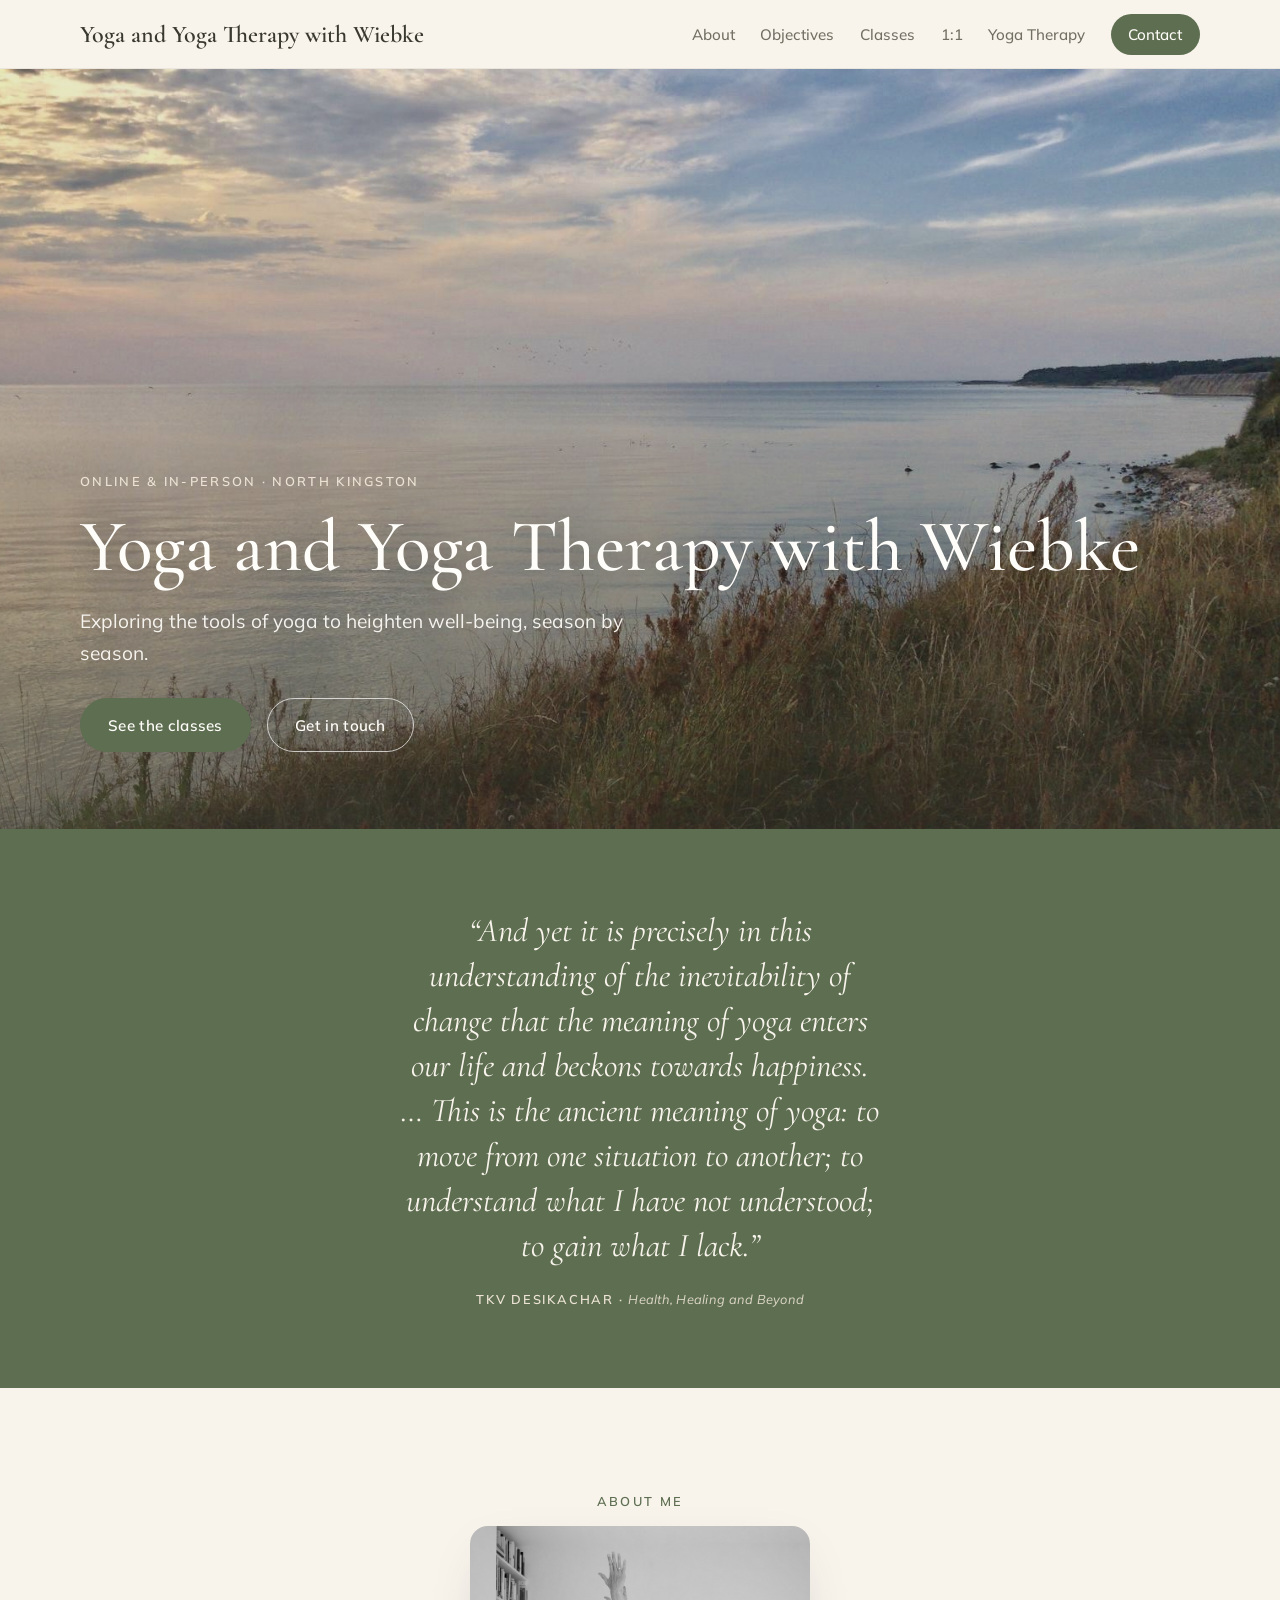
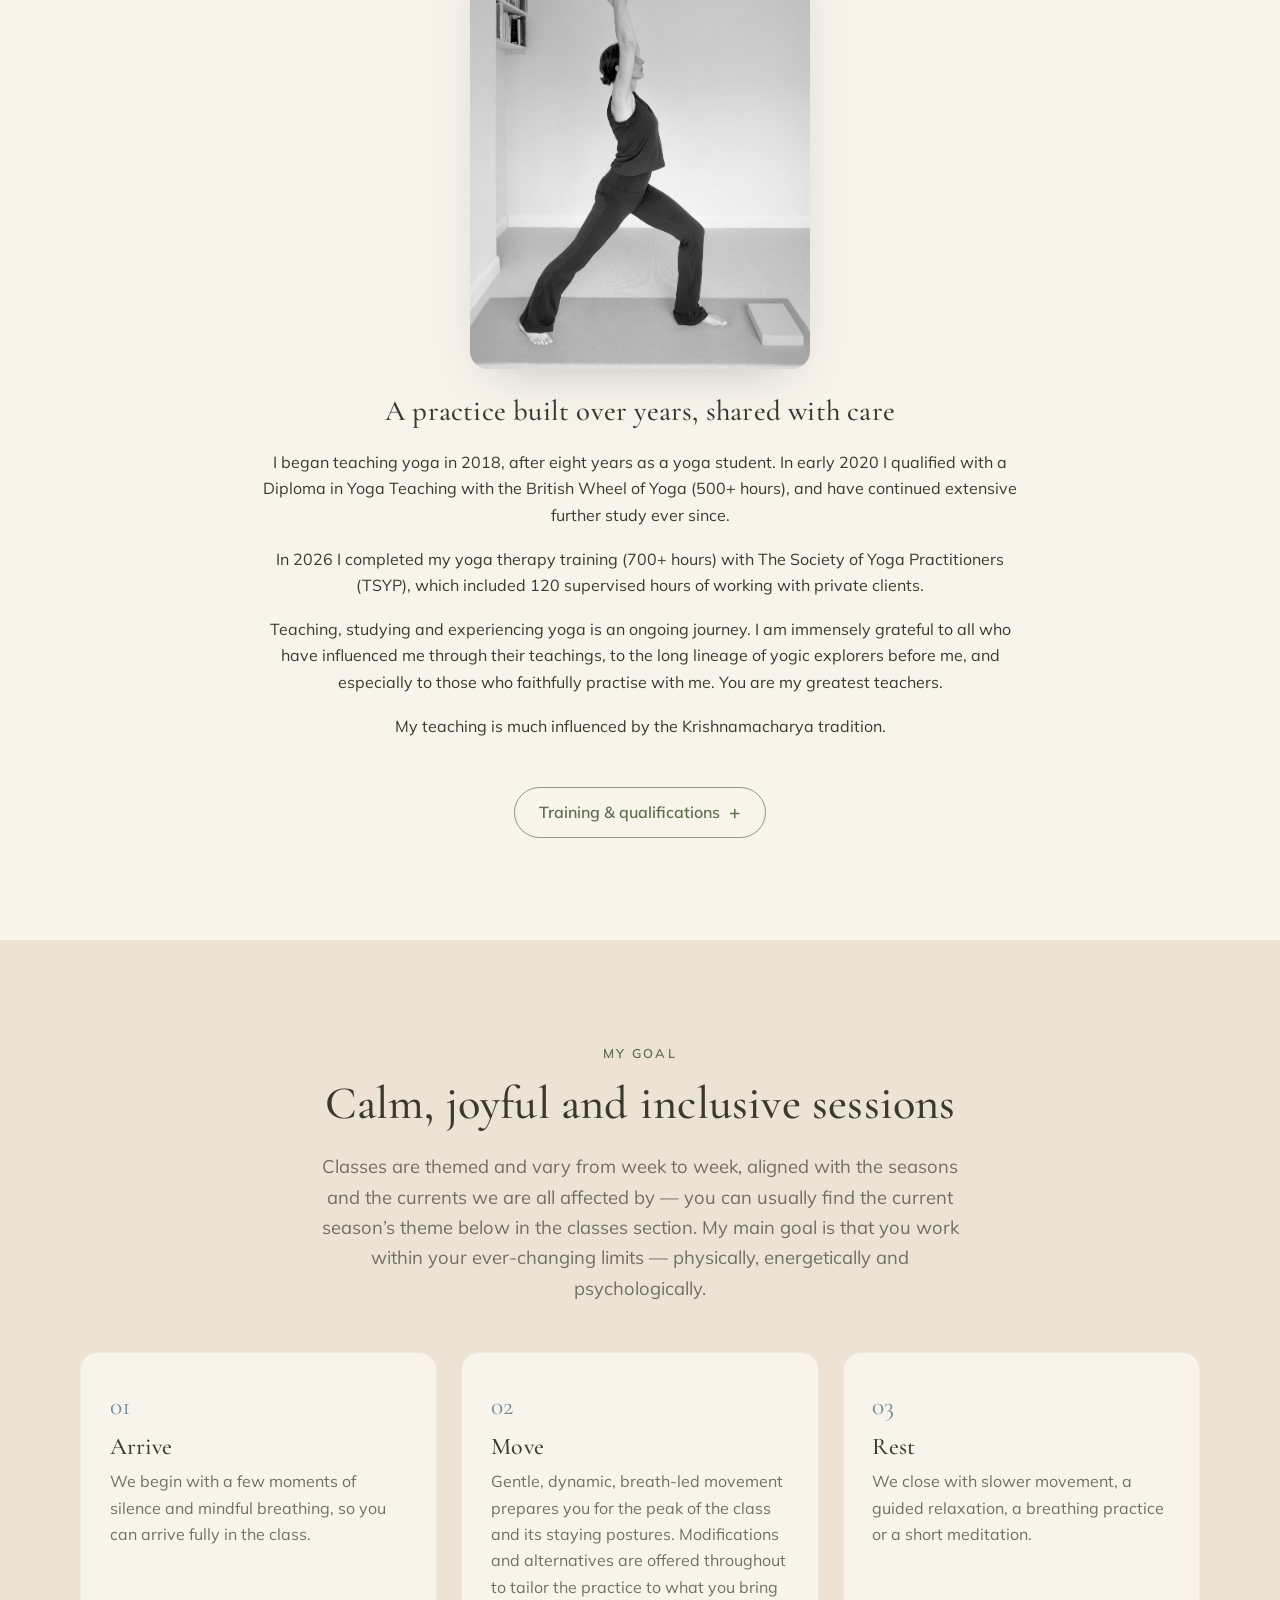
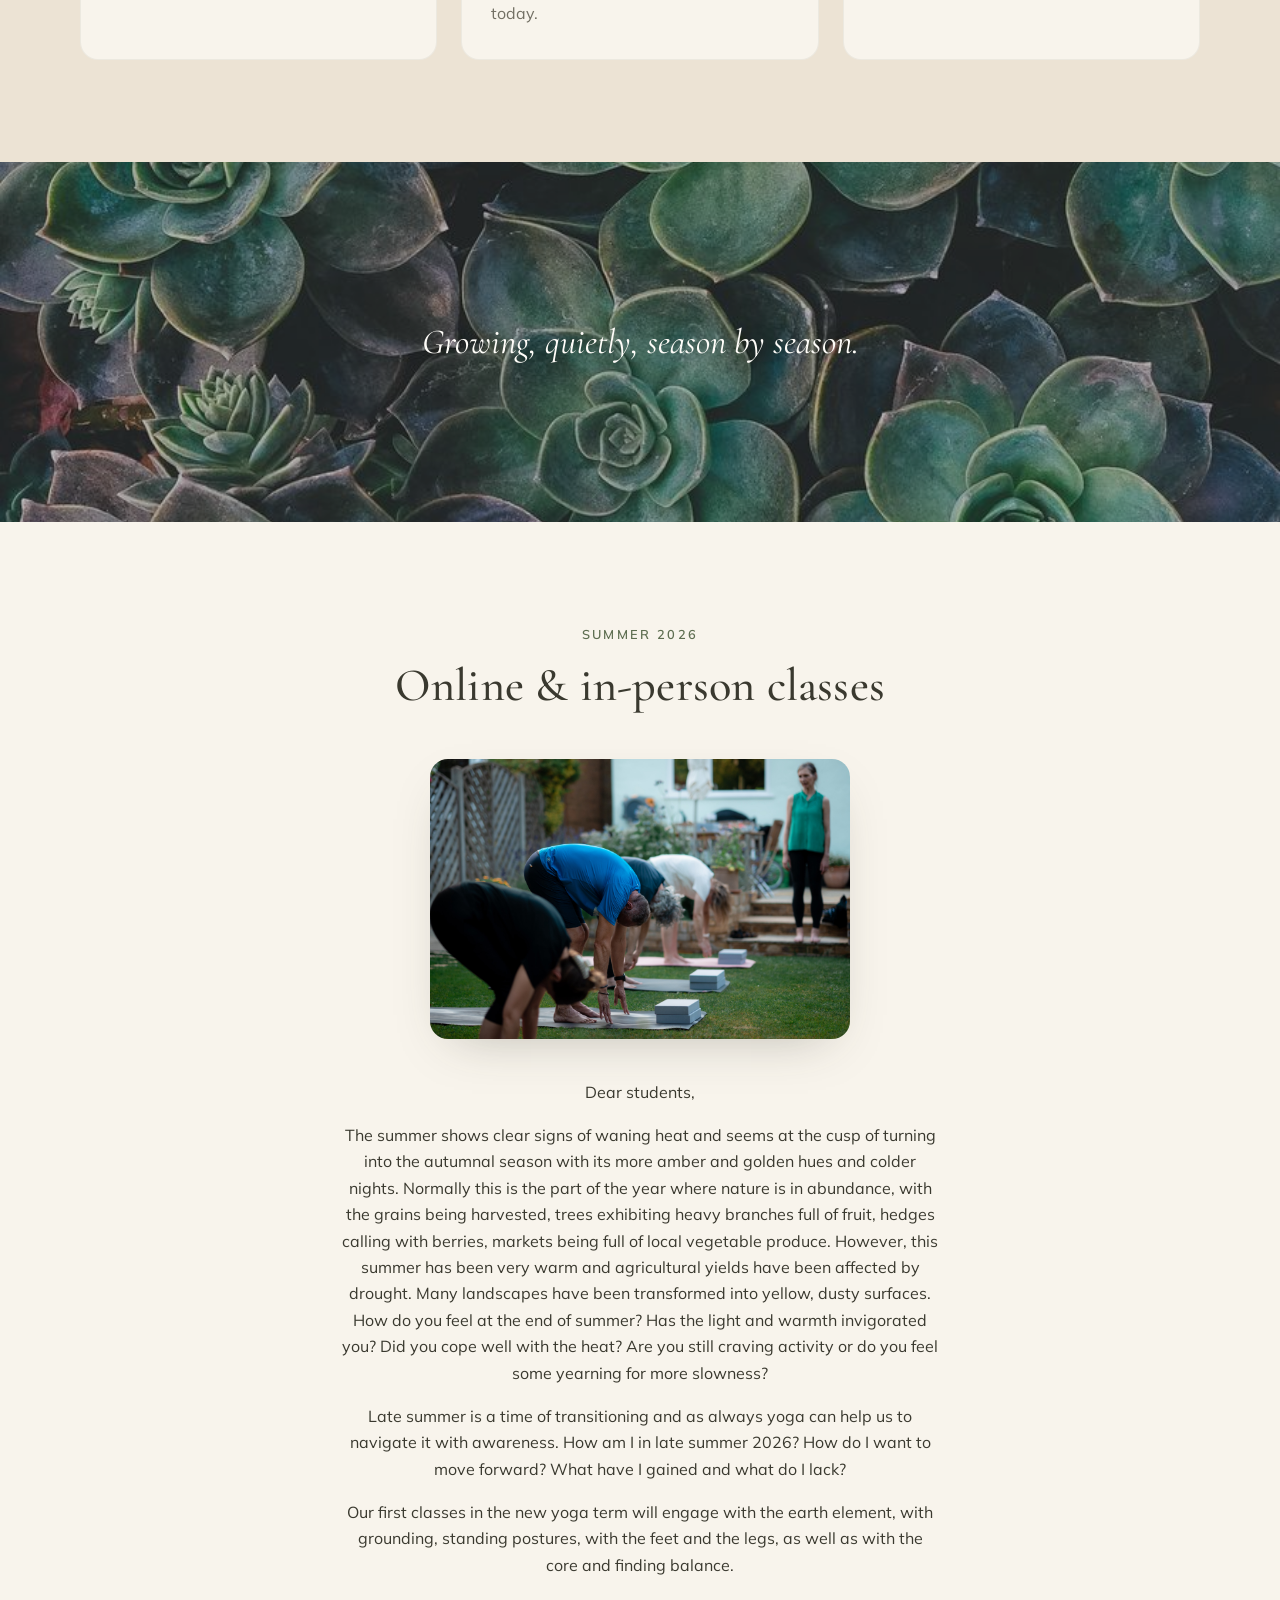
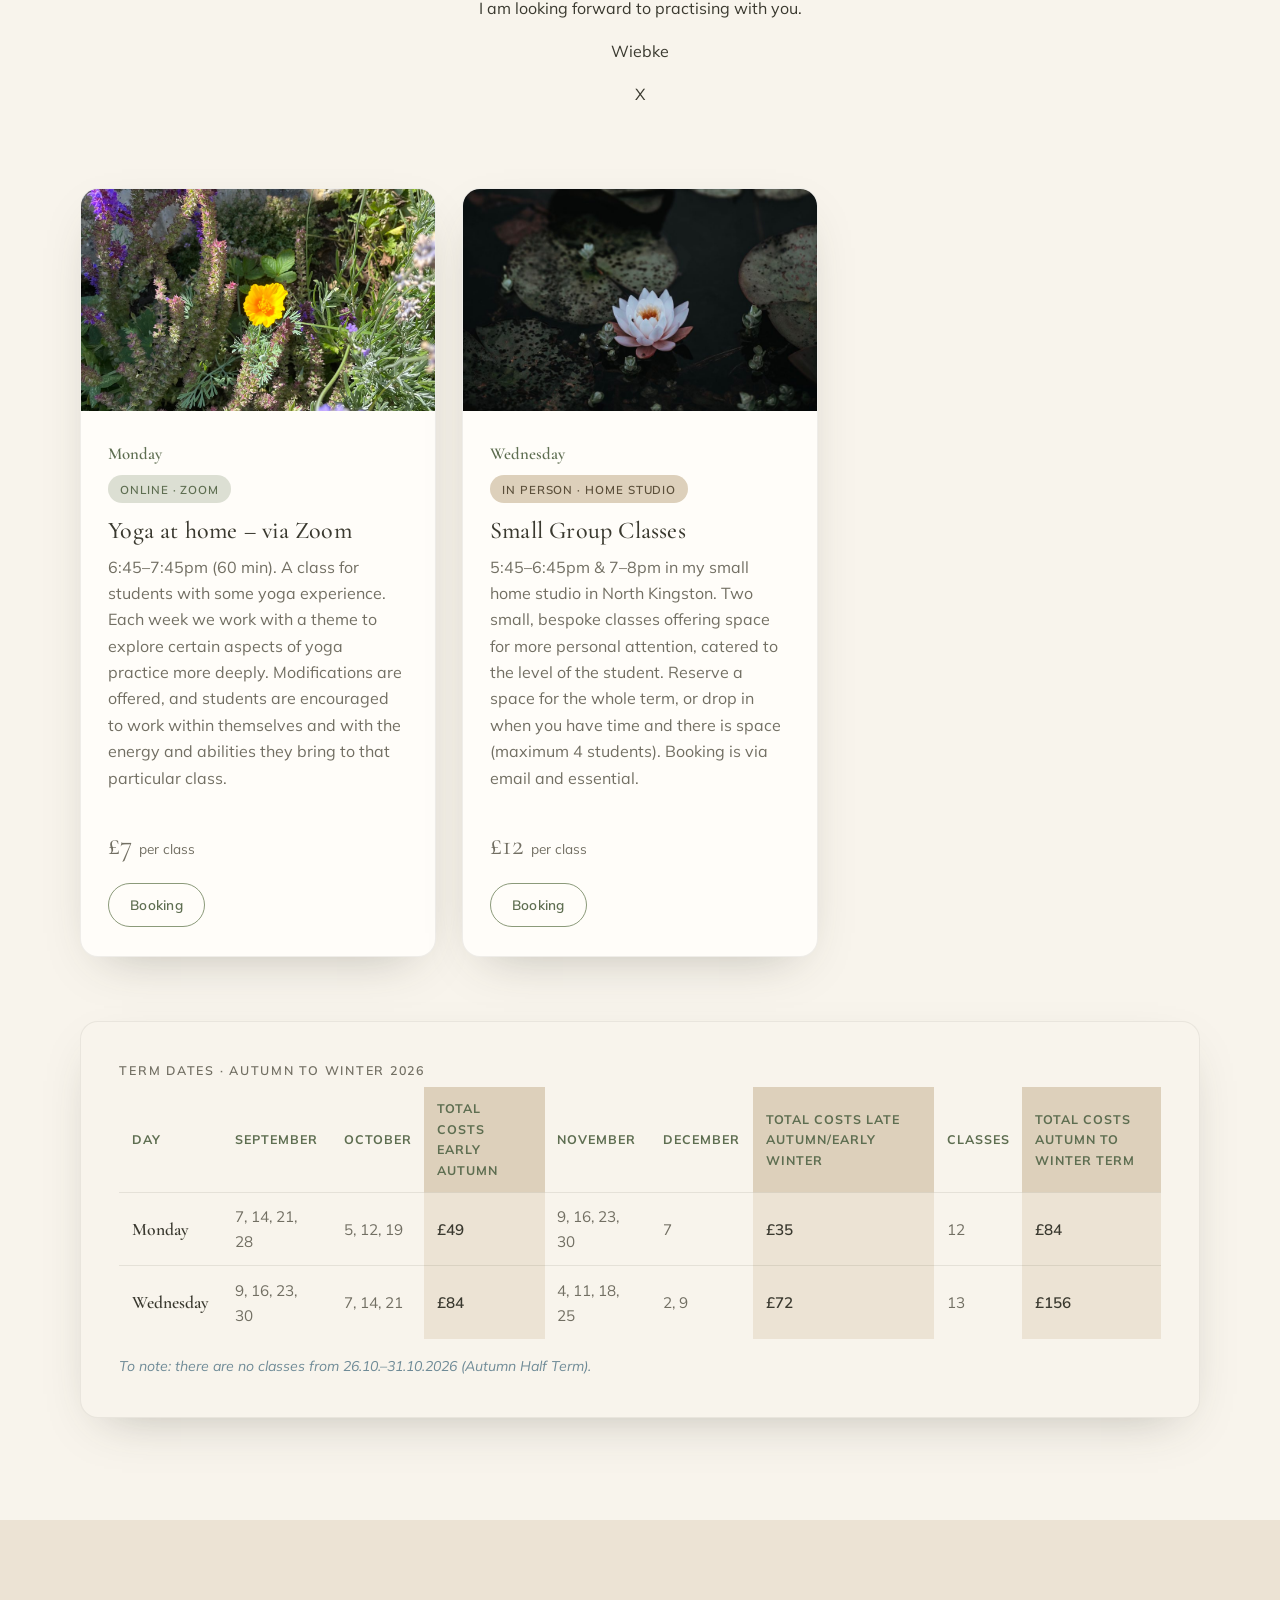
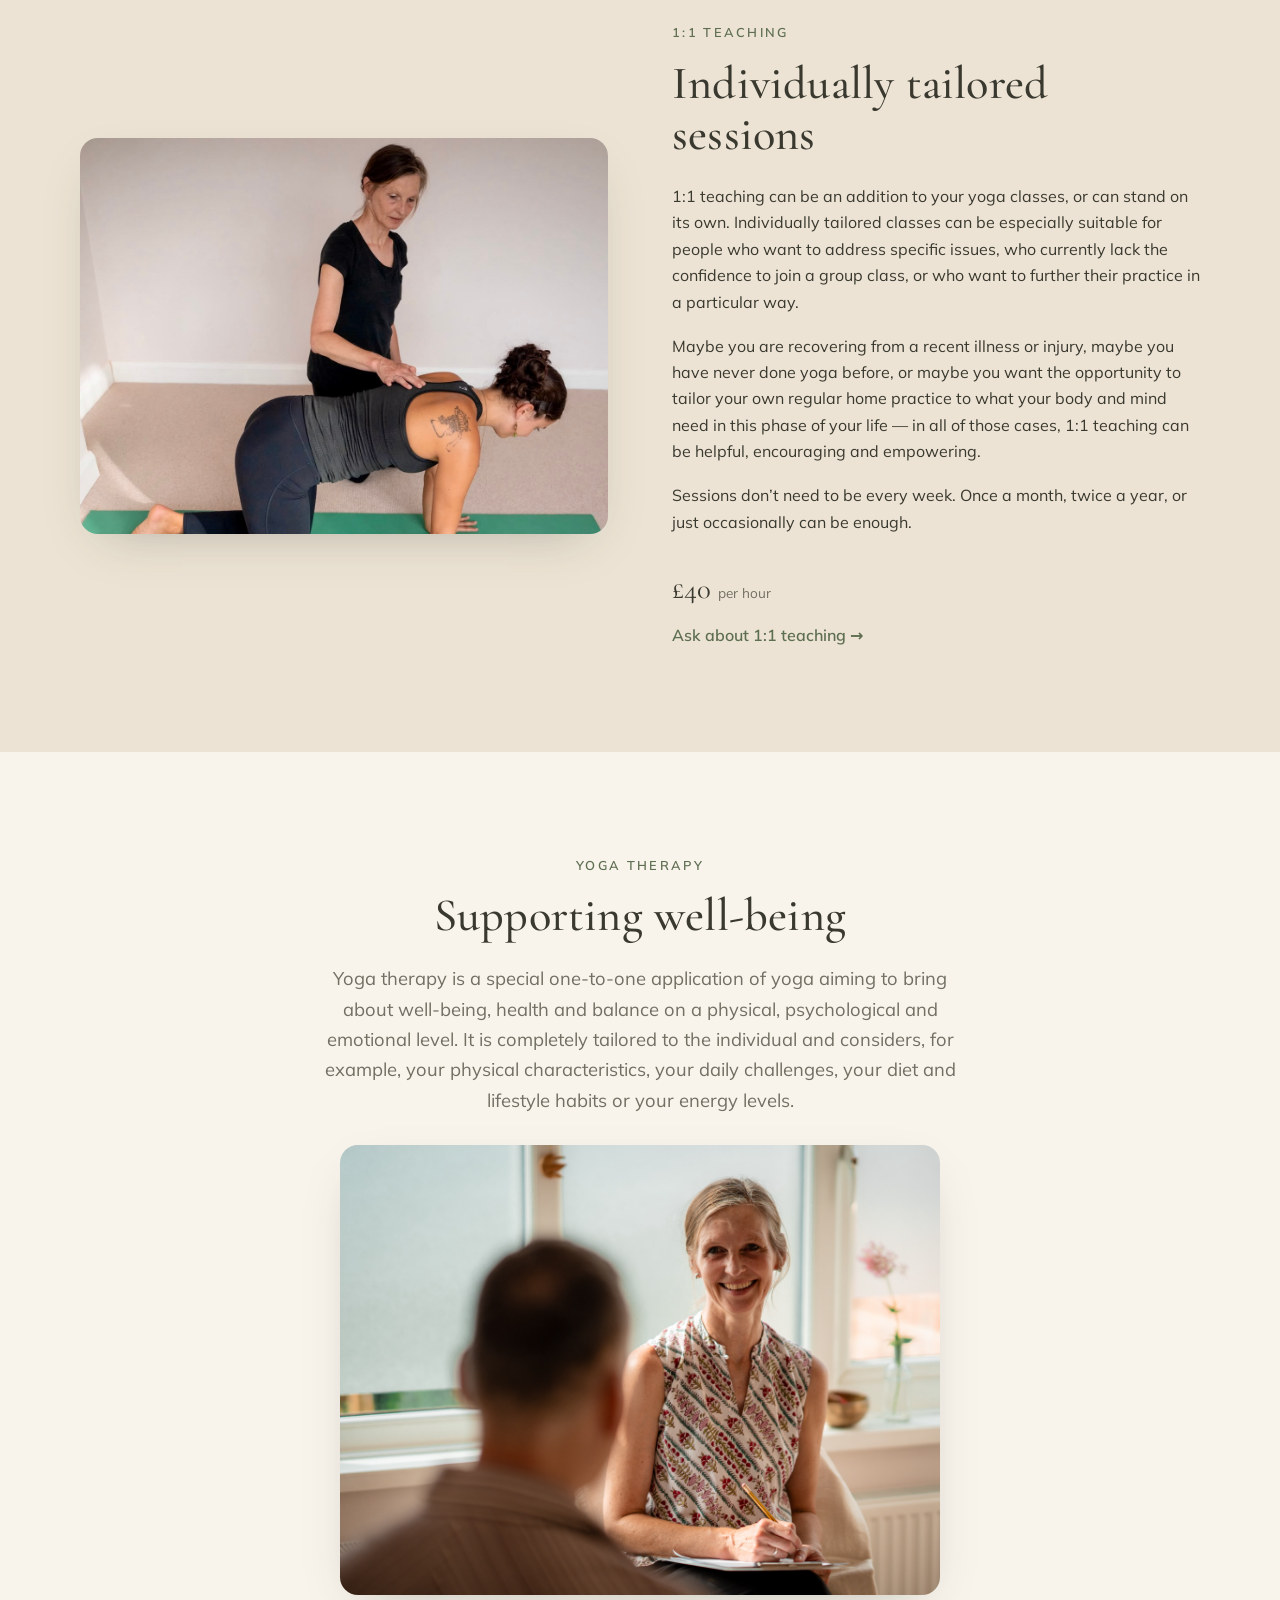
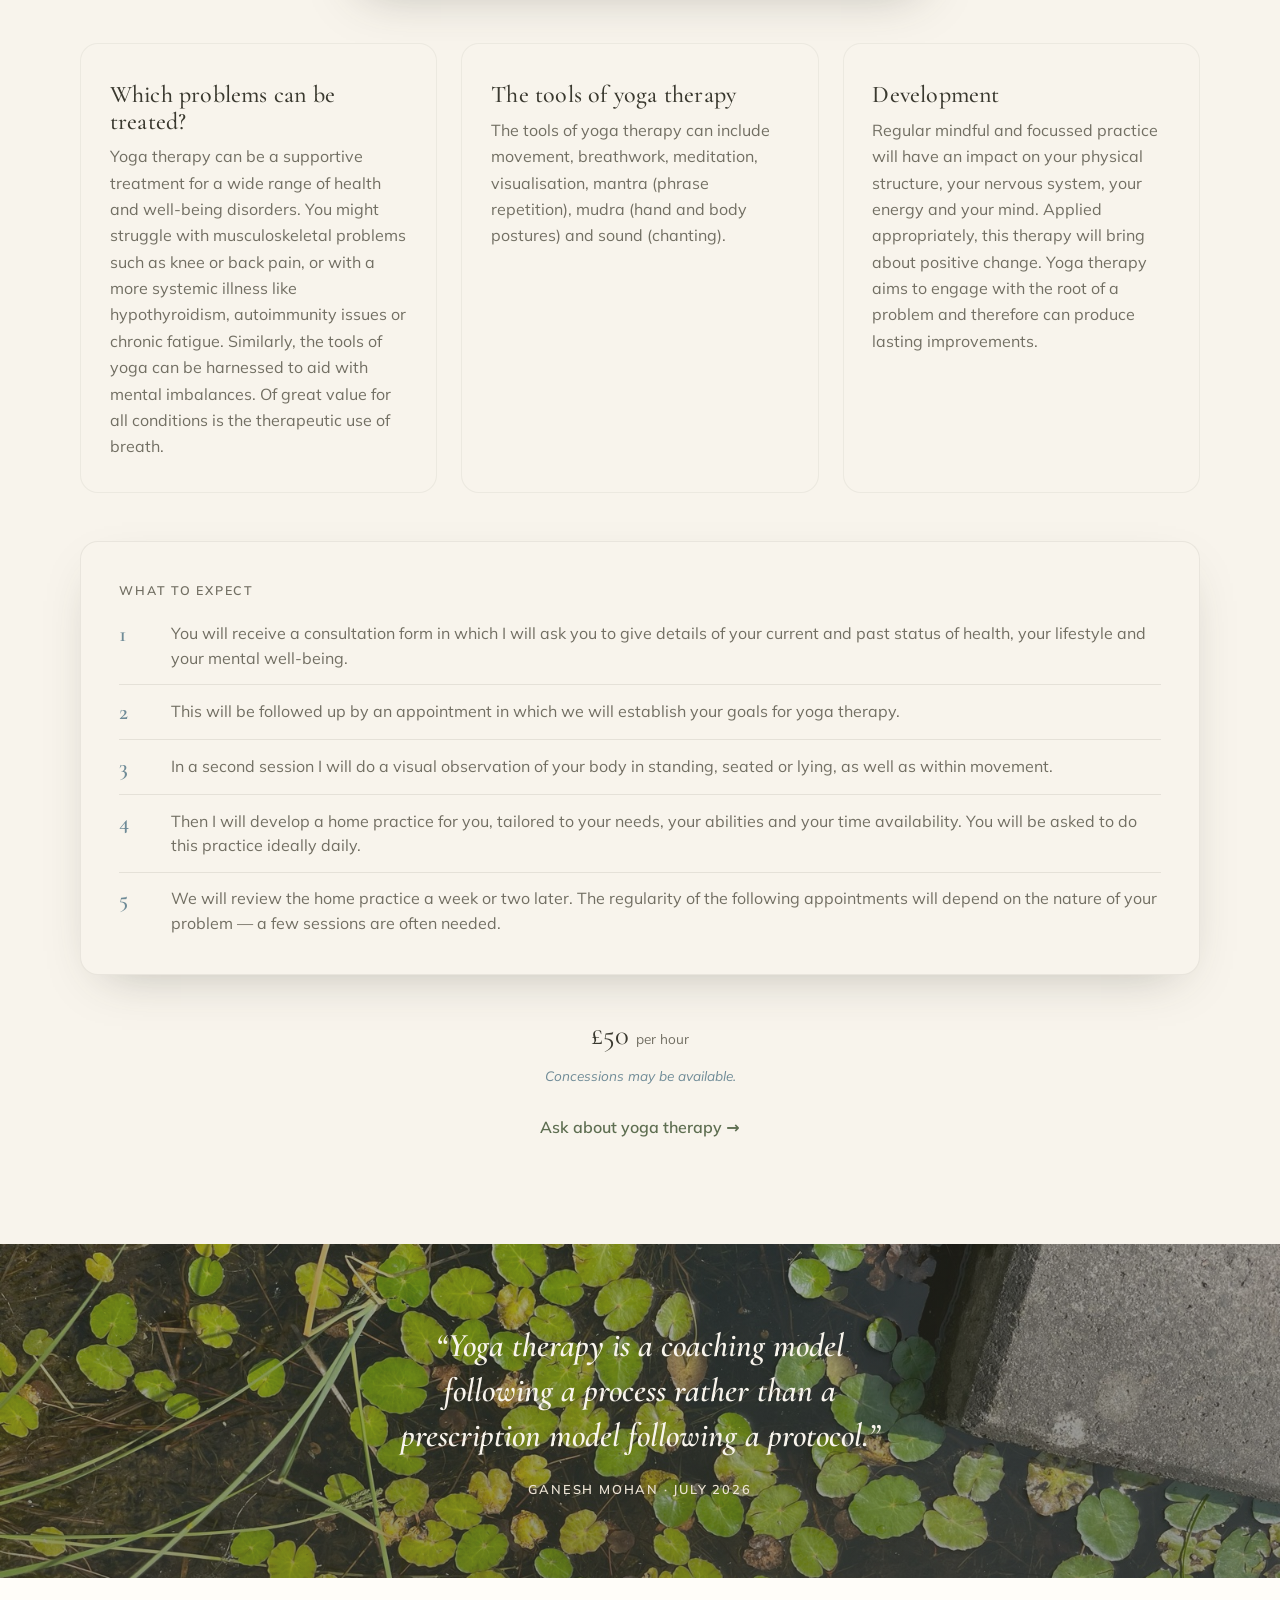
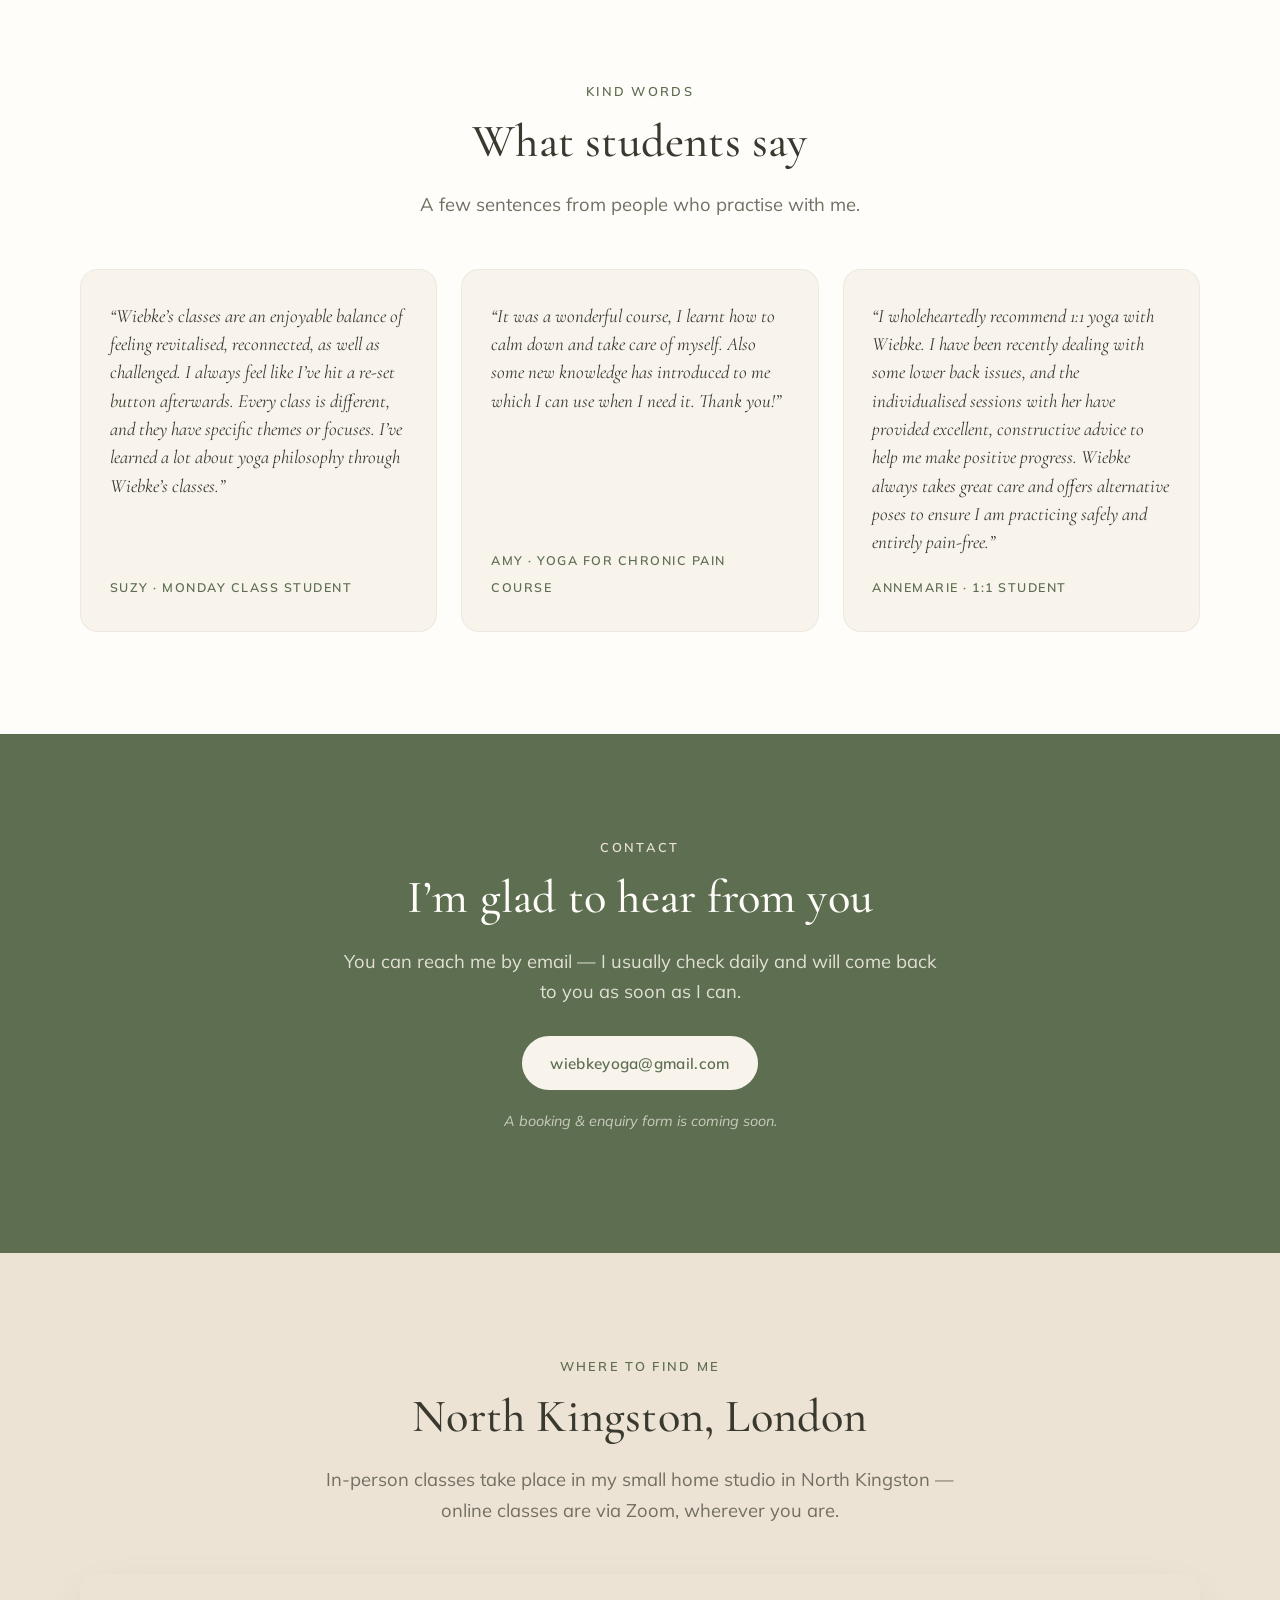
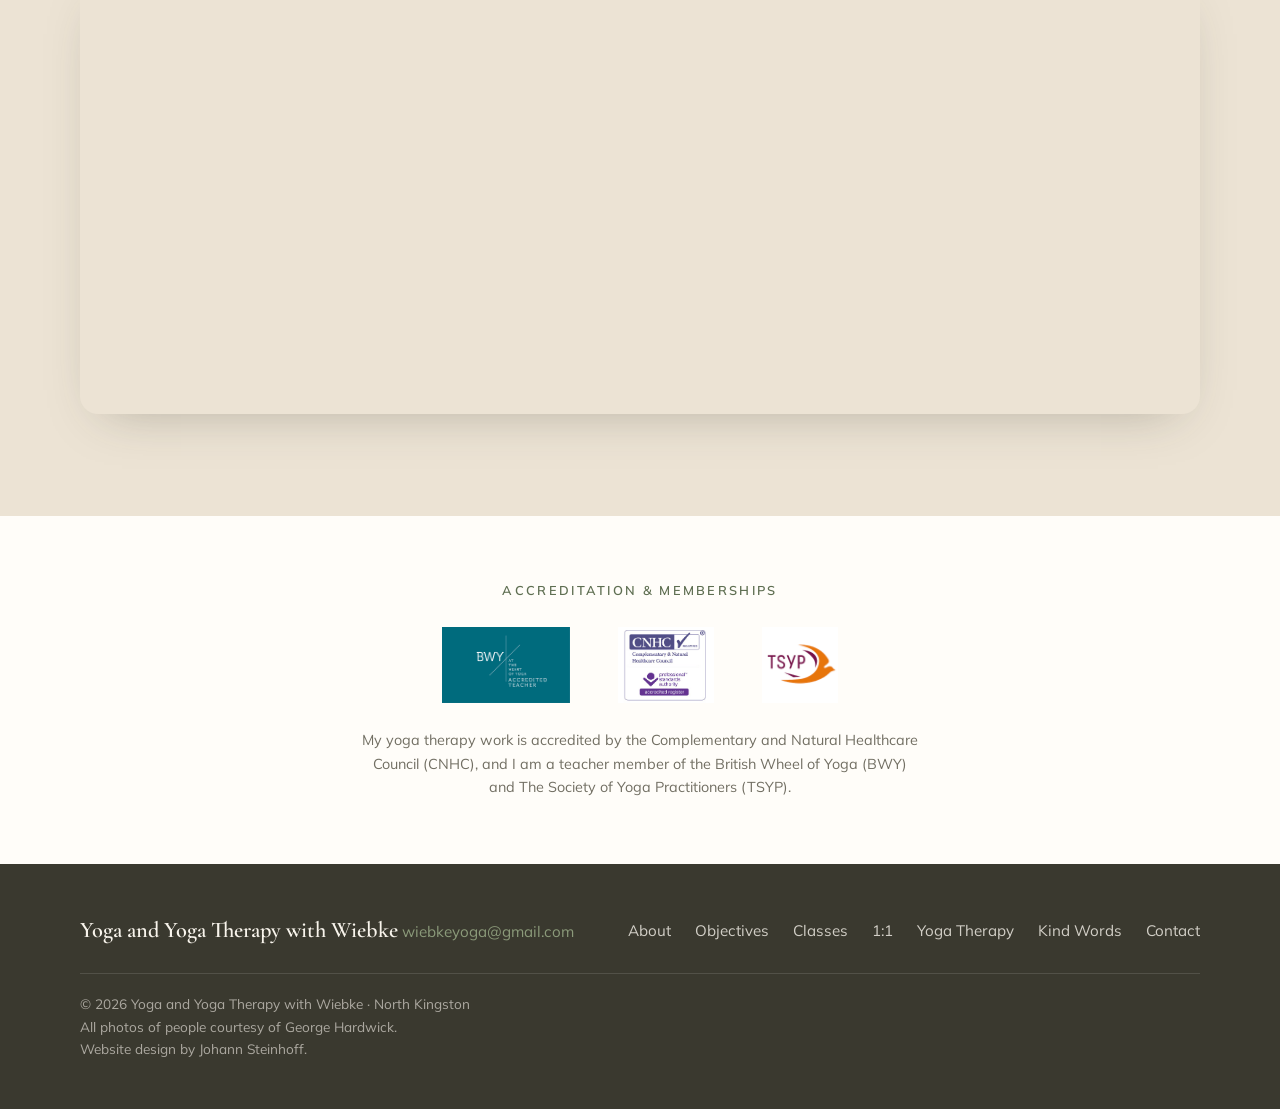
==== commit 4c02f8c3: "Add files via upload" ====
--- a/index.html
+++ b/index.html
@@ -53,9 +53,7 @@
       "name": "Classes and sessions",
       "itemListElement": [
         { "@type": "Offer", "name": "Yoga at home – via Zoom (Monday online class)", "price": "7", "priceCurrency": "GBP" },
-        { "@type": "Offer", "name": "Beginners’ Course (10 weeks, in person)", "price": "120", "priceCurrency": "GBP" },
         { "@type": "Offer", "name": "Small Group Classes (Wednesday, drop-in)", "price": "12", "priceCurrency": "GBP" },
-        { "@type": "Offer", "name": "Going Deeper — yoga philosophy workshop", "price": "25", "priceCurrency": "GBP" },
         { "@type": "Offer", "name": "1:1 Yoga Teaching (per hour)", "price": "40", "priceCurrency": "GBP" },
         { "@type": "Offer", "name": "Yoga Therapy (per hour)", "price": "50", "priceCurrency": "GBP" }
       ]
@@ -81,7 +79,6 @@
         <a href="#about">About</a>
         <a href="#objectives">Objectives</a>
         <a href="#classes">Classes</a>
-        <a href="#deeper">Going Deeper</a>
         <a href="#oneonone">1:1</a>
         <a href="#therapy">Yoga Therapy</a>
         <a class="nav-cta" href="#contact" data-email-trigger>Contact</a>
@@ -240,25 +237,6 @@
           </div>
         </article>
         <article class="class-card">
-          <div class="class-photo"><img src="assets/img/margarites.jpg" alt="A field of marguerite daisies under a blue sky" width="1200" height="1600" loading="lazy" /></div>
-          <div class="class-body">
-            <span class="class-day">Tuesday</span>
-            <span class="class-mode mode-person">In person · Home studio</span>
-            <h3>Beginners’ Course</h3>
-            <p>8:30–9:30am · a 3-month course (starting again in September) in my small home studio in North Kingston, for 3–4 students. In this course you will:</p>
-            <ul class="ticks">
-              <li>Get a basic introduction on how to use your breath most effectively in movement</li>
-              <li>Familiarise yourself with the most well-known yoga postures</li>
-              <li>Build flexibility, balance and strength</li>
-              <li>Train your mind to be present</li>
-              <li>Build confidence in attending yoga classes in general</li>
-            </ul>
-            <p>Classes are tailored closely to the participants, in a kind and supportive environment.</p>
-            <p class="class-price">£120 <span>· 10 weeks</span></p>
-            <a class="btn btn-outline class-book" href="mailto:wiebkeyoga@gmail.com" data-email-trigger>Booking</a>
-          </div>
-        </article>
-        <article class="class-card">
           <div class="class-photo"><img src="assets/img/lotus.jpg" alt="A pale water lily floating on dark, still water" width="900" height="688" loading="lazy" /></div>
           <div class="class-body">
             <span class="class-day">Wednesday</span>
@@ -290,36 +268,12 @@
             </thead>
             <tbody>
               <tr><th scope="row">Monday</th><td>7, 14, 21, 28</td><td>5, 12, 19</td><td class="col-cost">£49</td><td>9, 16, 23, 30</td><td>7</td><td class="col-cost">£35</td><td>12</td><td class="col-cost">£84</td></tr>
-              <tr><th scope="row">Tuesday</th><td>8, 15, 22, 29</td><td>6, 13, 20</td><td class="col-cost">—</td><td>10, 17, 24</td><td>—</td><td class="col-cost">—</td><td>10</td><td class="col-cost">£120</td></tr>
               <tr><th scope="row">Wednesday</th><td>9, 16, 23, 30</td><td>7, 14, 21</td><td class="col-cost">£84</td><td>4, 11, 18, 25</td><td>2, 9</td><td class="col-cost">£72</td><td>13</td><td class="col-cost">£156</td></tr>
             </tbody>
           </table>
         </div>
         <p class="table-note">To note: there are no classes from 26.10.–31.10.2026 (Autumn Half Term).</p>
       </div>
-    </div>
-  </section>
-
-  <!-- Going deeper -->
-  <section class="section section-deep" id="deeper">
-    <div class="container narrow center">
-      <p class="eyebrow">Going Deeper</p>
-      <h2>Quarterly workshops in yoga philosophy</h2>
-      <p>‘Going Deeper’ are quarterly workshops that engage with the explanations and suggestions of the Yoga Sutras, the seminal text on yoga philosophy. Each usually comprises some chanting, an hour of practice, a lengthy tea break and an hour of discussion.</p>
-      <p>These workshops have arisen out of my study with Ranju Roy and Dave Charlton, whose monthly classes on yoga philosophy I have attended over the last five years. They have co-authored a book called <em>‘Embodying the Yoga Sutra’</em>.</p>
-      <p class="class-note">Saturday afternoons, 3–5:30pm, in my home · £25 per person.</p>
-    </div>
-    <div class="container">
-      <div class="panel panel-wide" style="margin-top: clamp(2rem, 4vw, 3rem);">
-        <p class="panel-label">Remaining workshops for 2026</p>
-        <ul class="dates-list dates-row">
-          <li><span class="date">26 Sept</span> What is the mind?</li>
-          <li><span class="date">21 Nov</span> The five obstacles of the mind</li>
-        </ul>
-      </div>
-    </div>
-    <div class="container center" style="margin-top: clamp(1.6rem, 3vw, 2.4rem);">
-      <a class="btn btn-primary" href="#contact">Let me know if you’d like to attend</a>
     </div>
   </section>
 
@@ -474,7 +428,6 @@
         <a href="#about">About</a>
         <a href="#objectives">Objectives</a>
         <a href="#classes">Classes</a>
-        <a href="#deeper">Going Deeper</a>
         <a href="#oneonone">1:1</a>
         <a href="#therapy">Yoga Therapy</a>
         <a href="#kindwords">Kind Words</a>
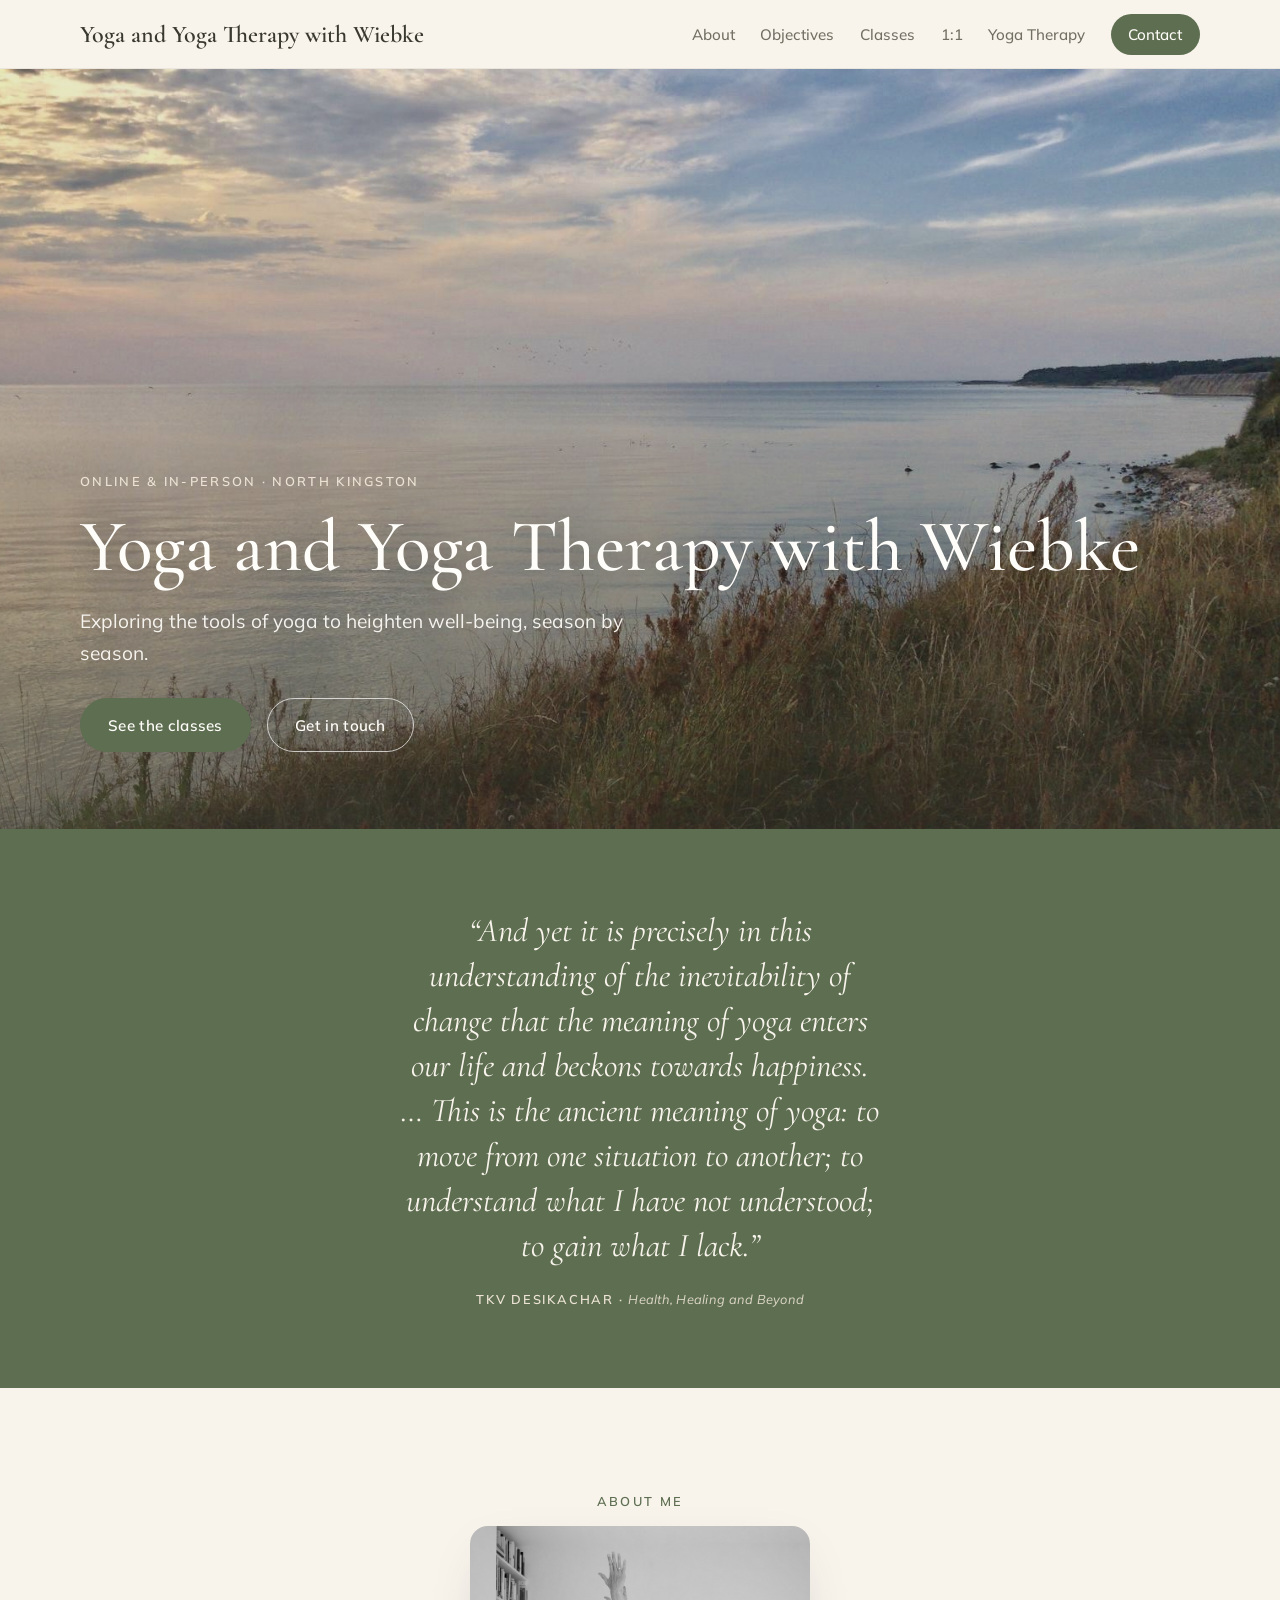
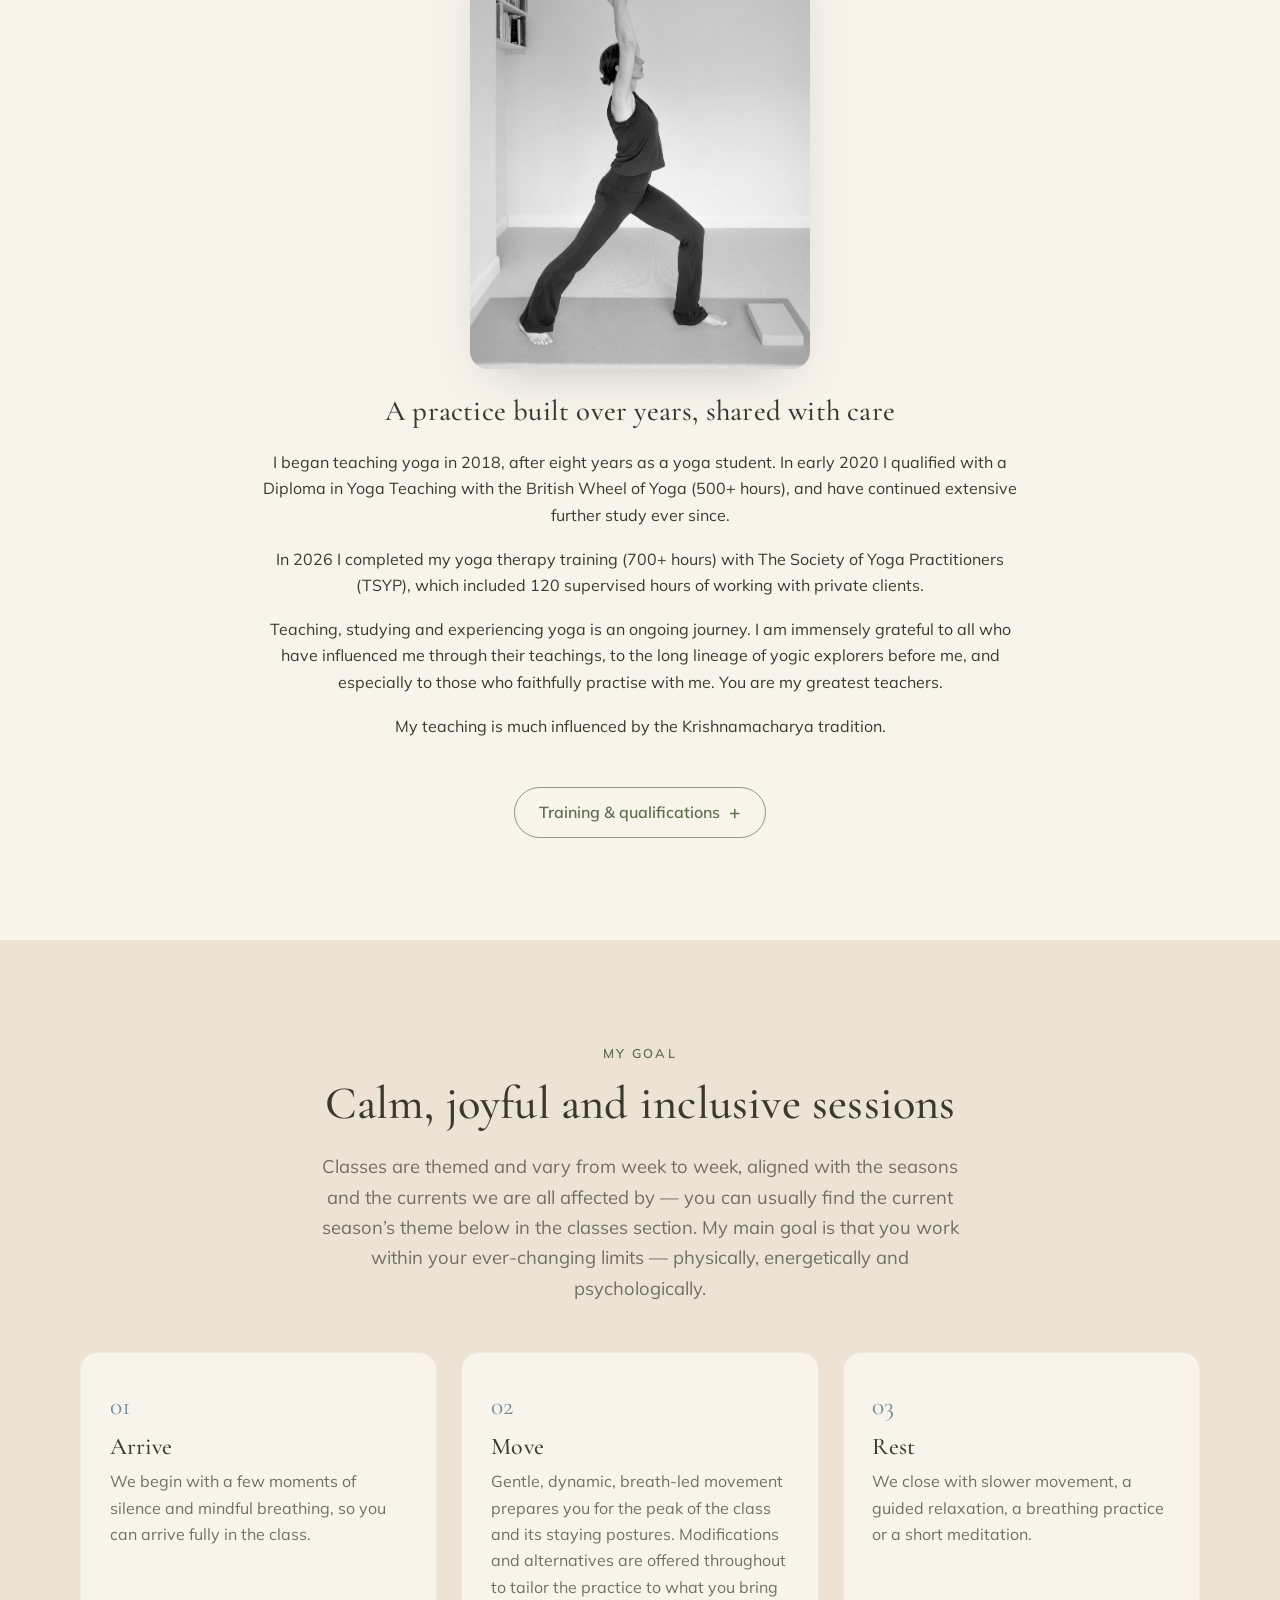
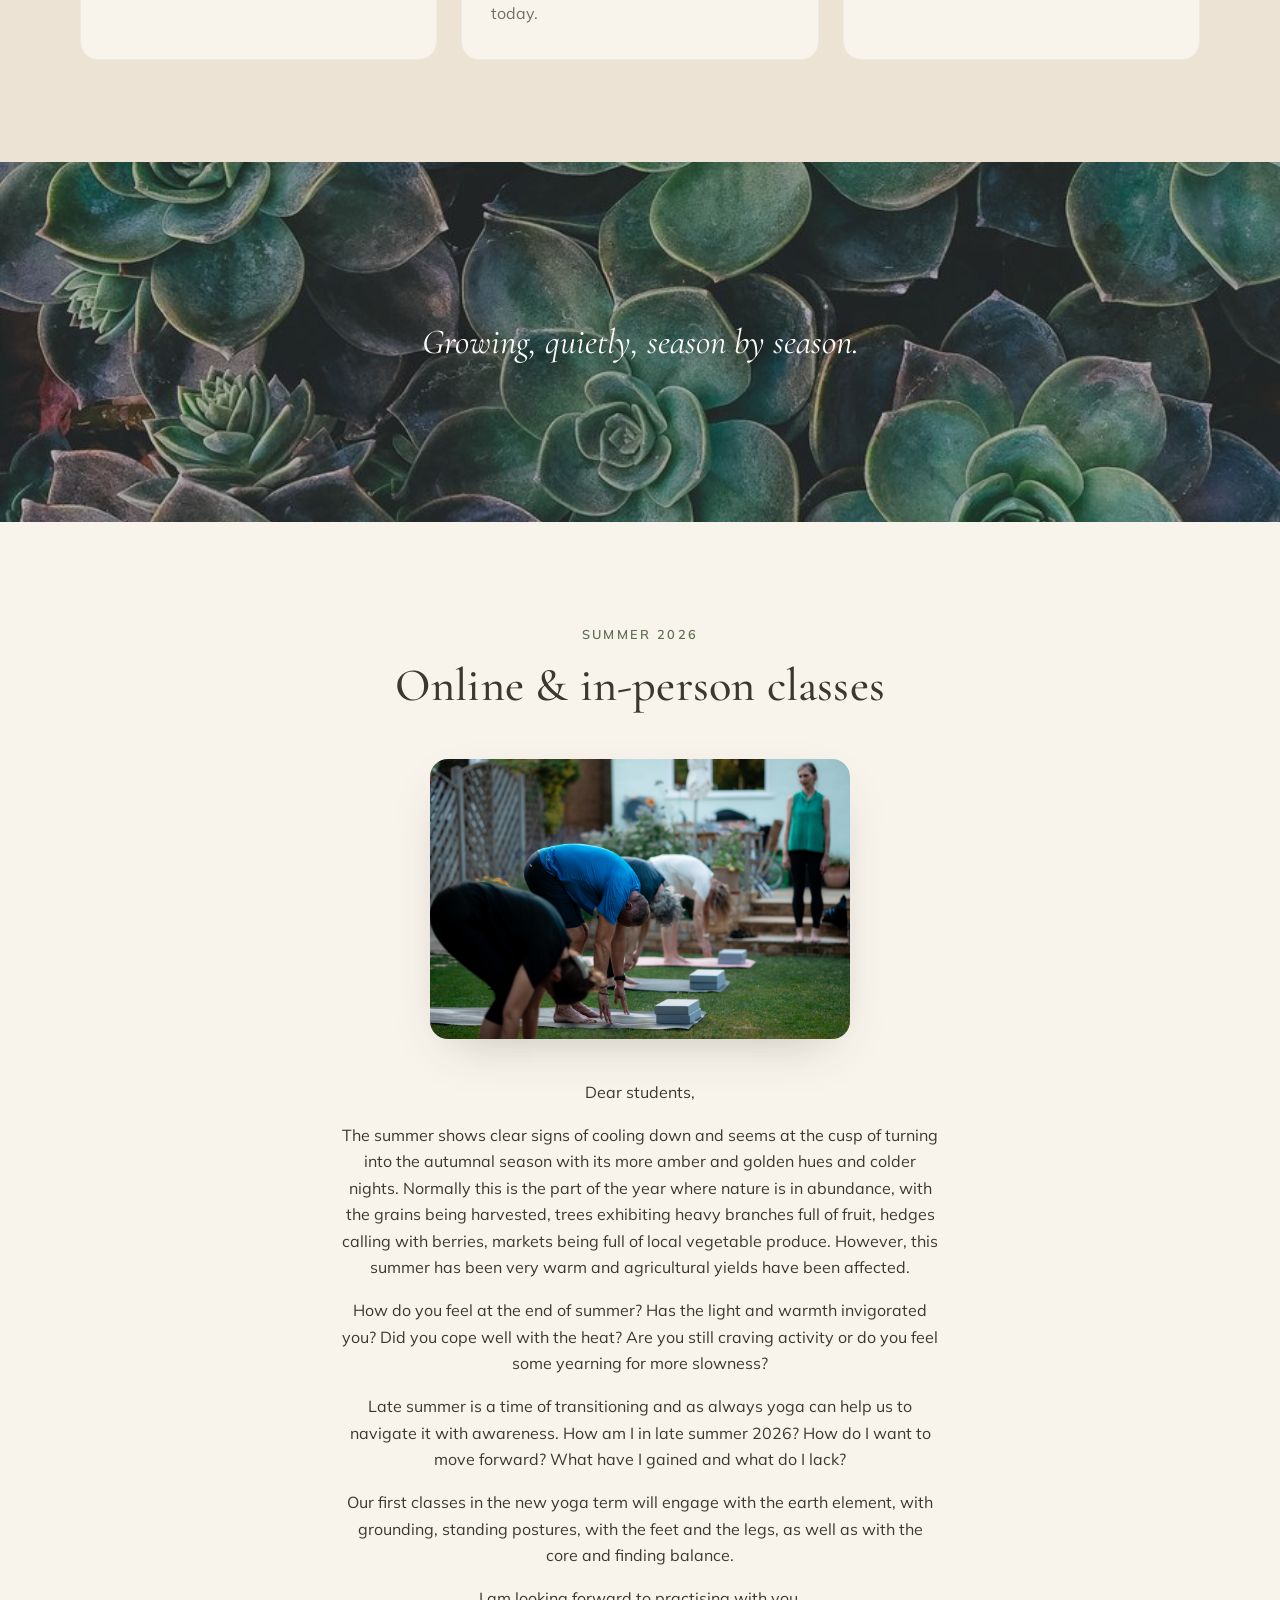
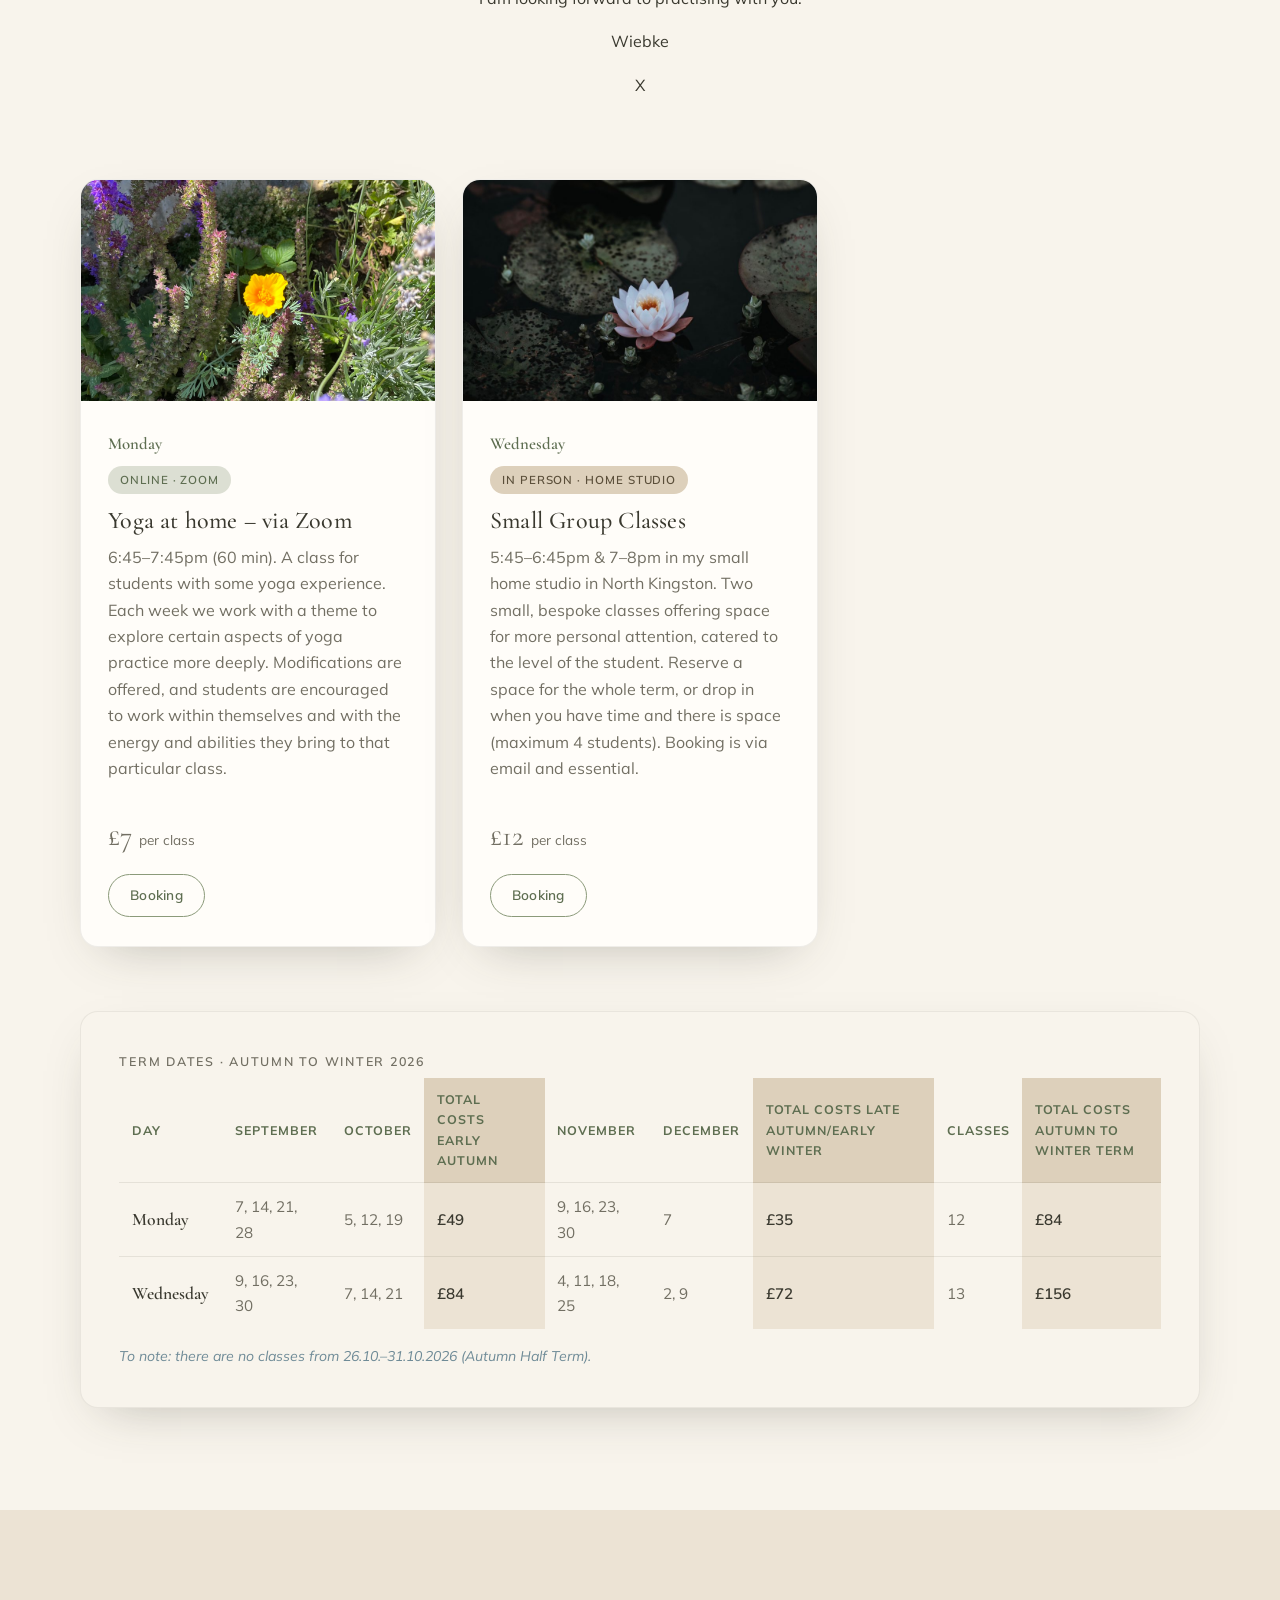
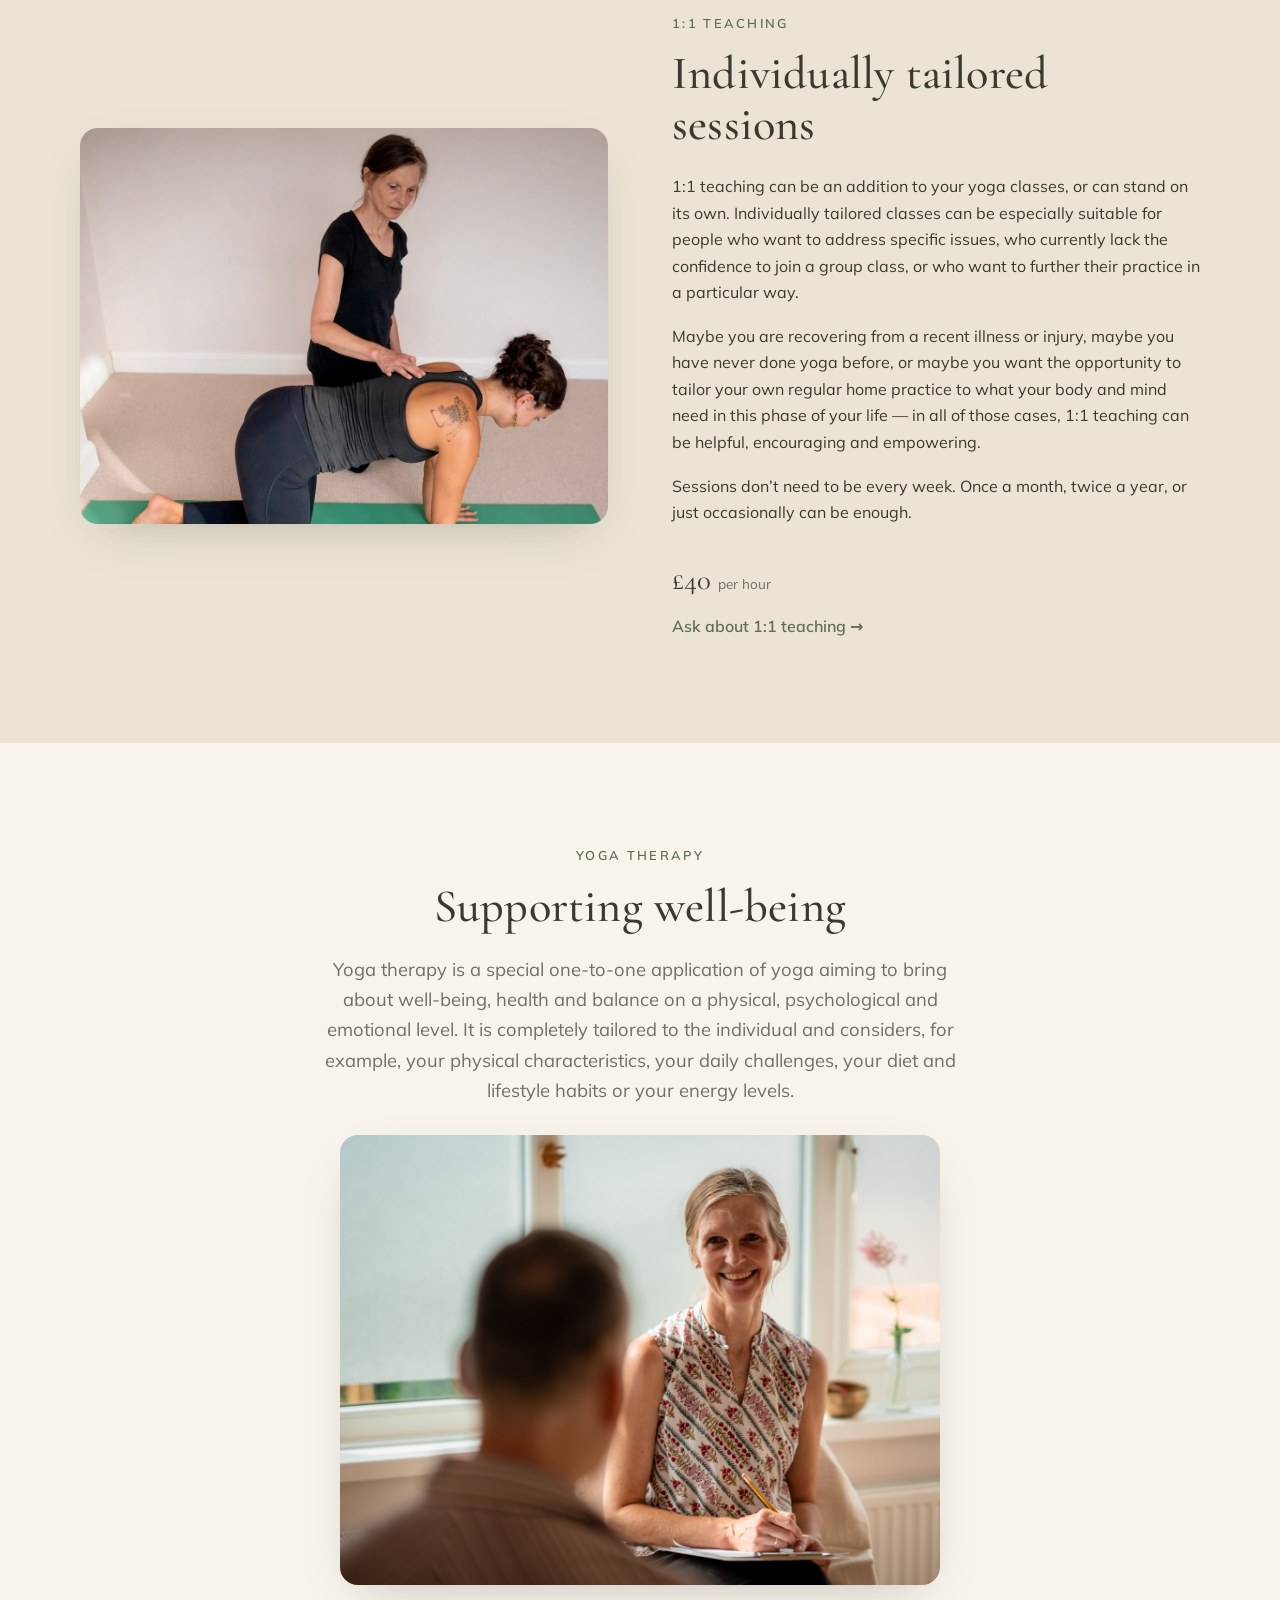
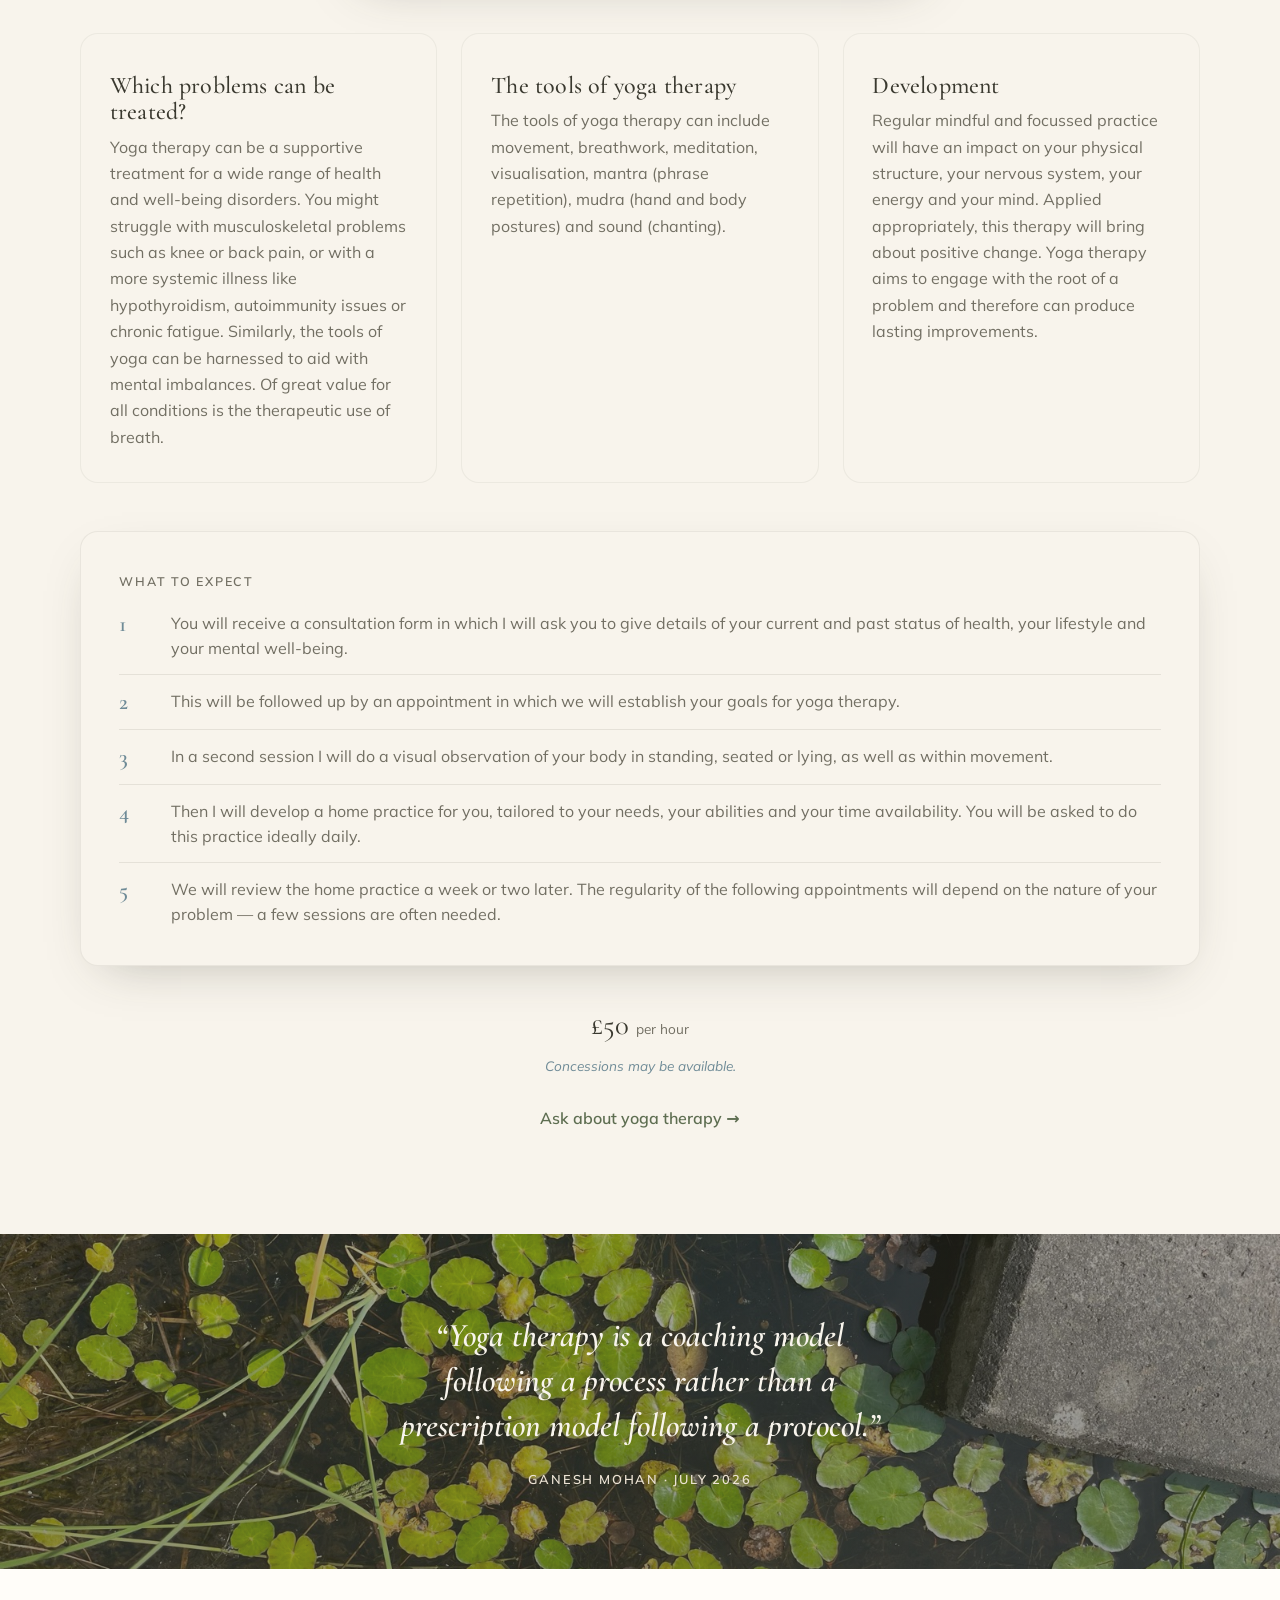
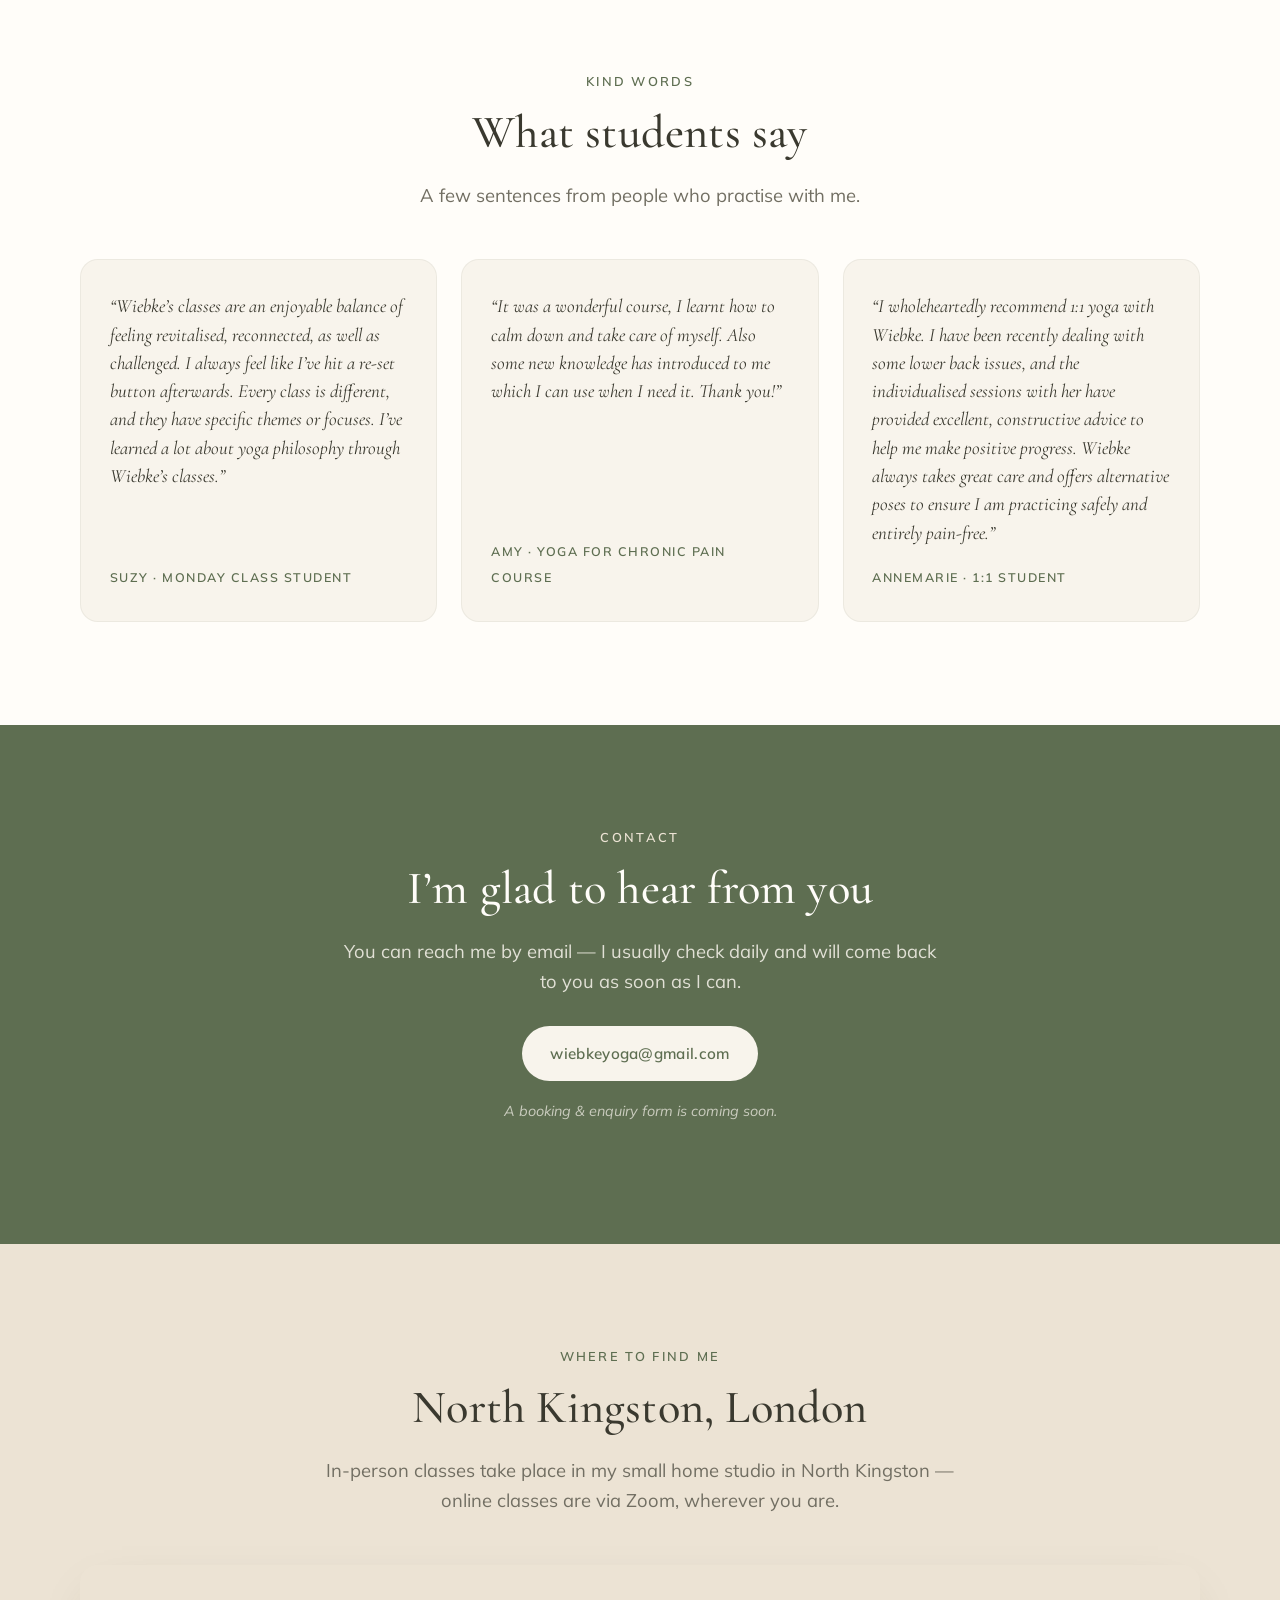
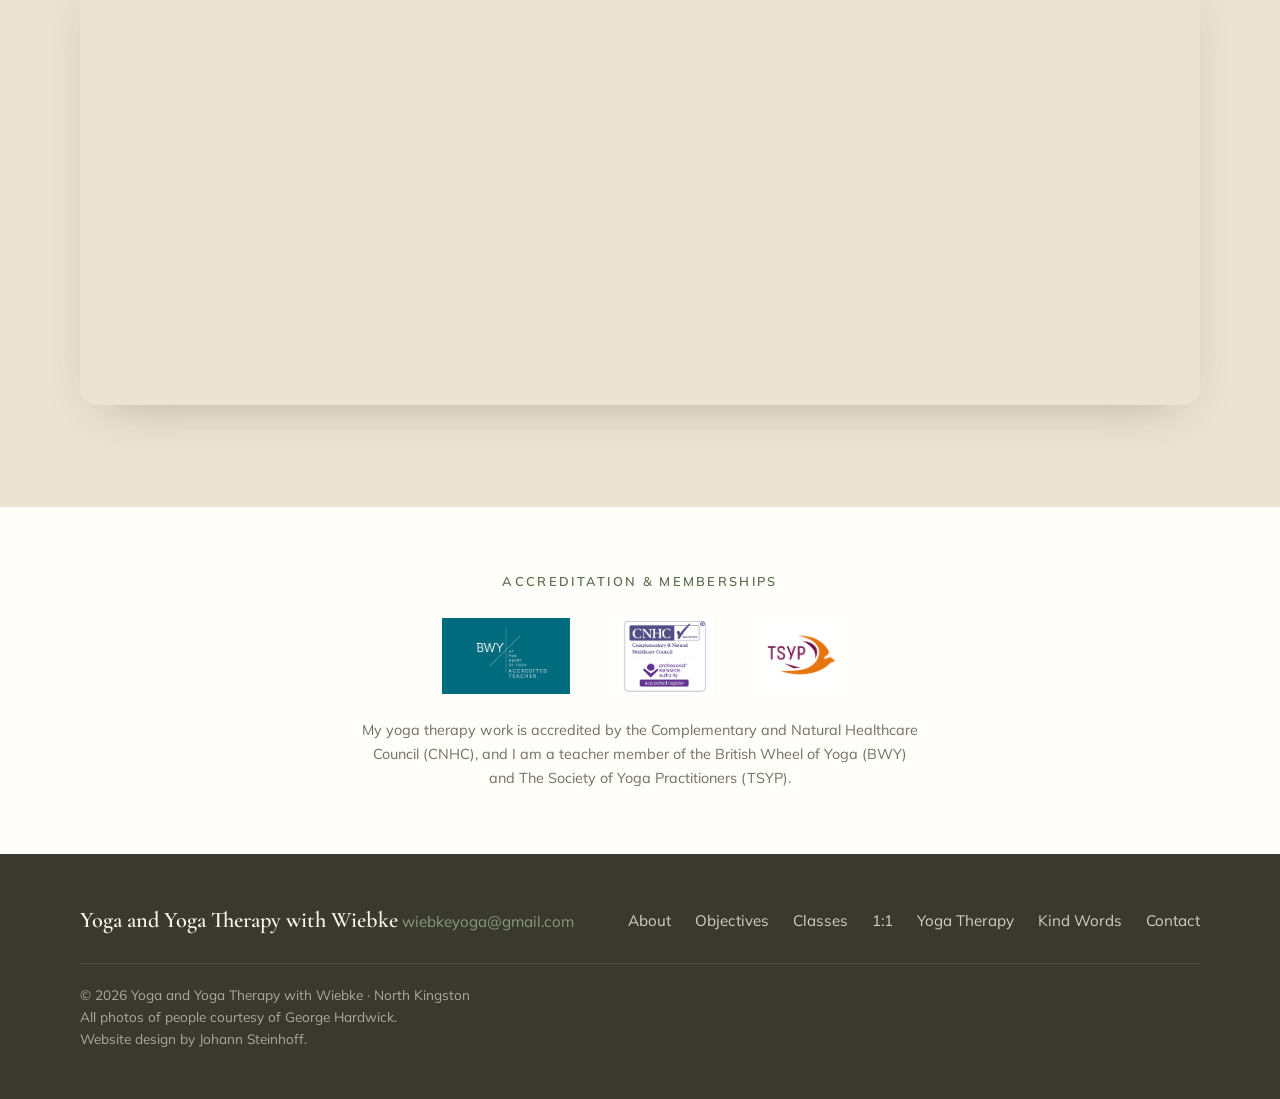
==== commit bbaa23c3: "Add files via upload" ====
--- a/index.html
+++ b/index.html
@@ -215,7 +215,8 @@
         </div>
         <div class="essay-text">
           <p>Dear students,</p>
-          <p>The summer shows clear signs of waning heat and seems at the cusp of turning into the autumnal season with its more amber and golden hues and colder nights. Normally this is the part of the year where nature is in abundance, with the grains being harvested, trees exhibiting heavy branches full of fruit, hedges calling with berries, markets being full of local vegetable produce. However, this summer has been very warm and agricultural yields have been affected by drought. Many landscapes have been transformed into yellow, dusty surfaces. How do you feel at the end of summer? Has the light and warmth invigorated you? Did you cope well with the heat? Are you still craving activity or do you feel some yearning for more slowness?</p>
+          <p>The summer shows clear signs of cooling down and seems at the cusp of turning into the autumnal season with its more amber and golden hues and colder nights. Normally this is the part of the year where nature is in abundance, with the grains being harvested, trees exhibiting heavy branches full of fruit, hedges calling with berries, markets being full of local vegetable produce. However, this summer has been very warm and agricultural yields have been affected.</p>
+          <p>How do you feel at the end of summer? Has the light and warmth invigorated you? Did you cope well with the heat? Are you still craving activity or do you feel some yearning for more slowness?</p>
           <p>Late summer is a time of transitioning and as always yoga can help us to navigate it with awareness. How am I in late summer 2026? How do I want to move forward? What have I gained and what do I lack?</p>
           <p>Our first classes in the new yoga term will engage with the earth element, with grounding, standing postures, with the feet and the legs, as well as with the core and finding balance.</p>
           <p>I am looking forward to practising with you.</p>
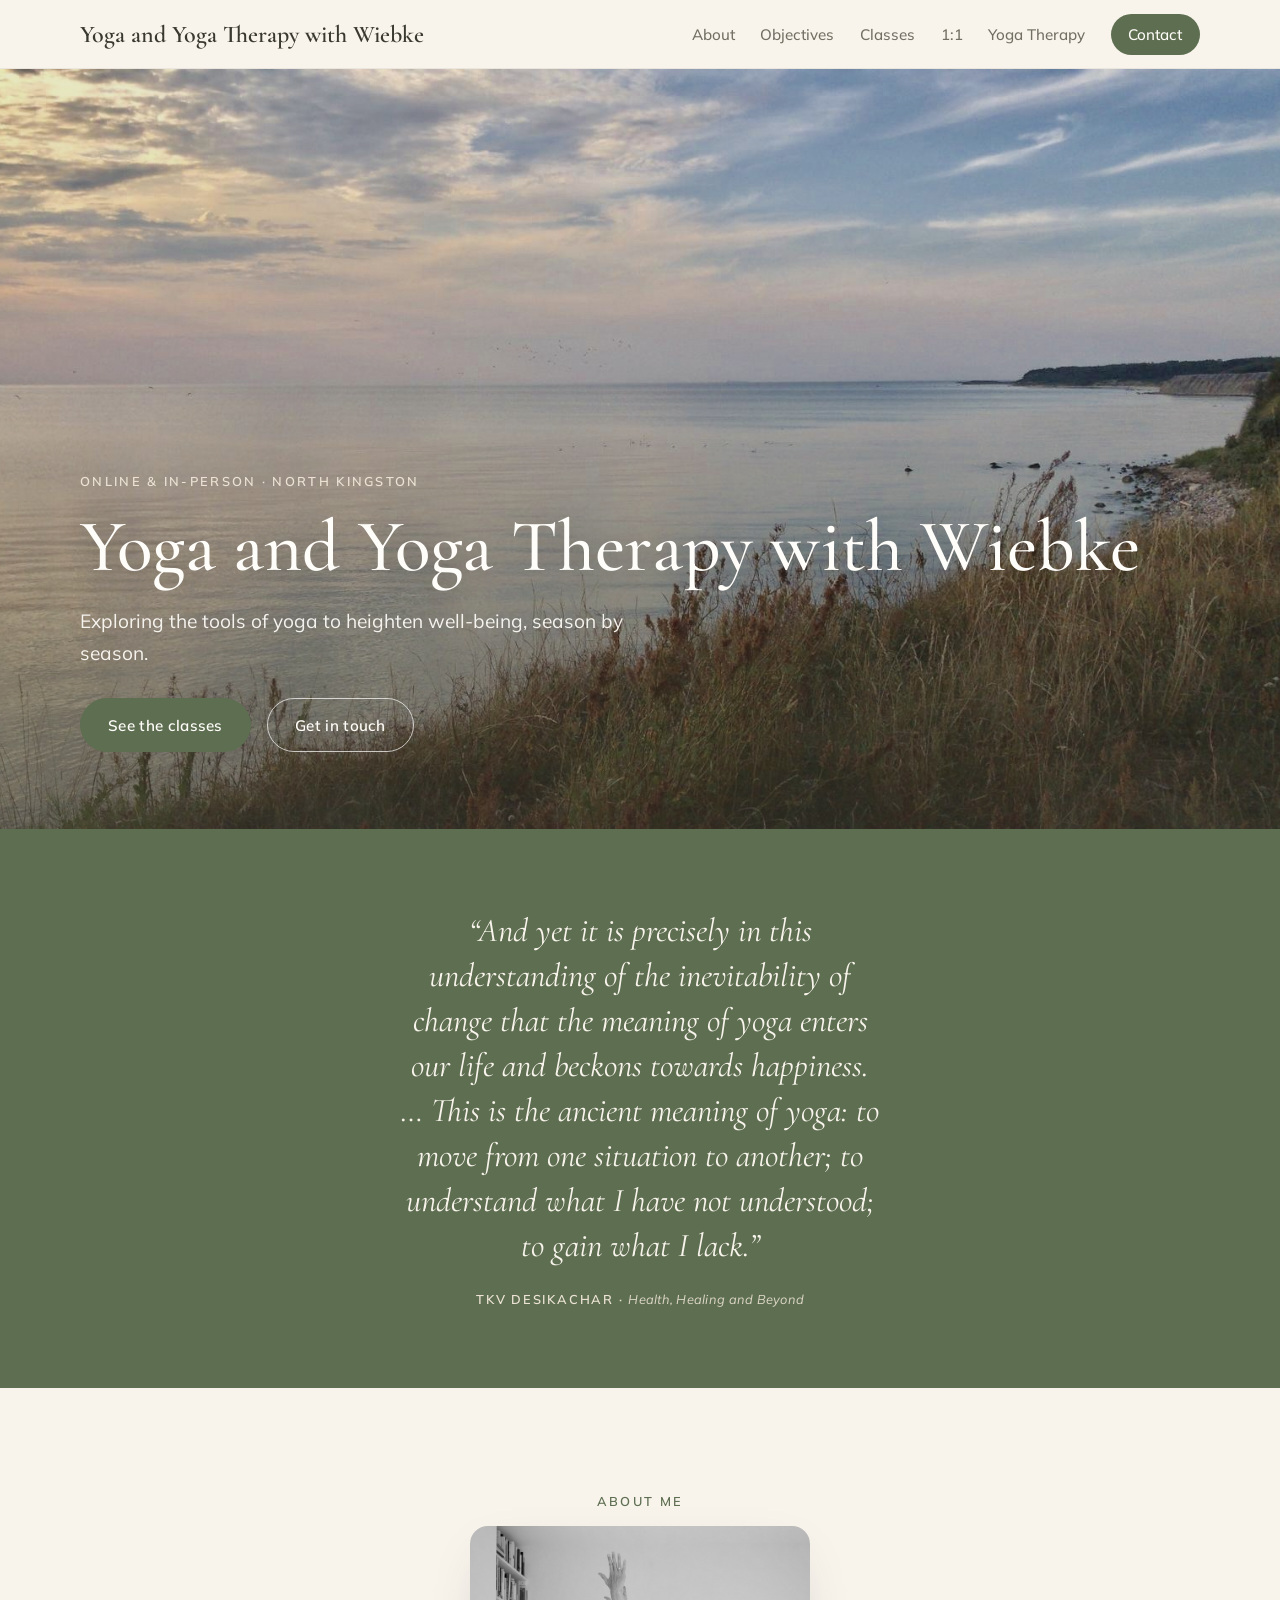
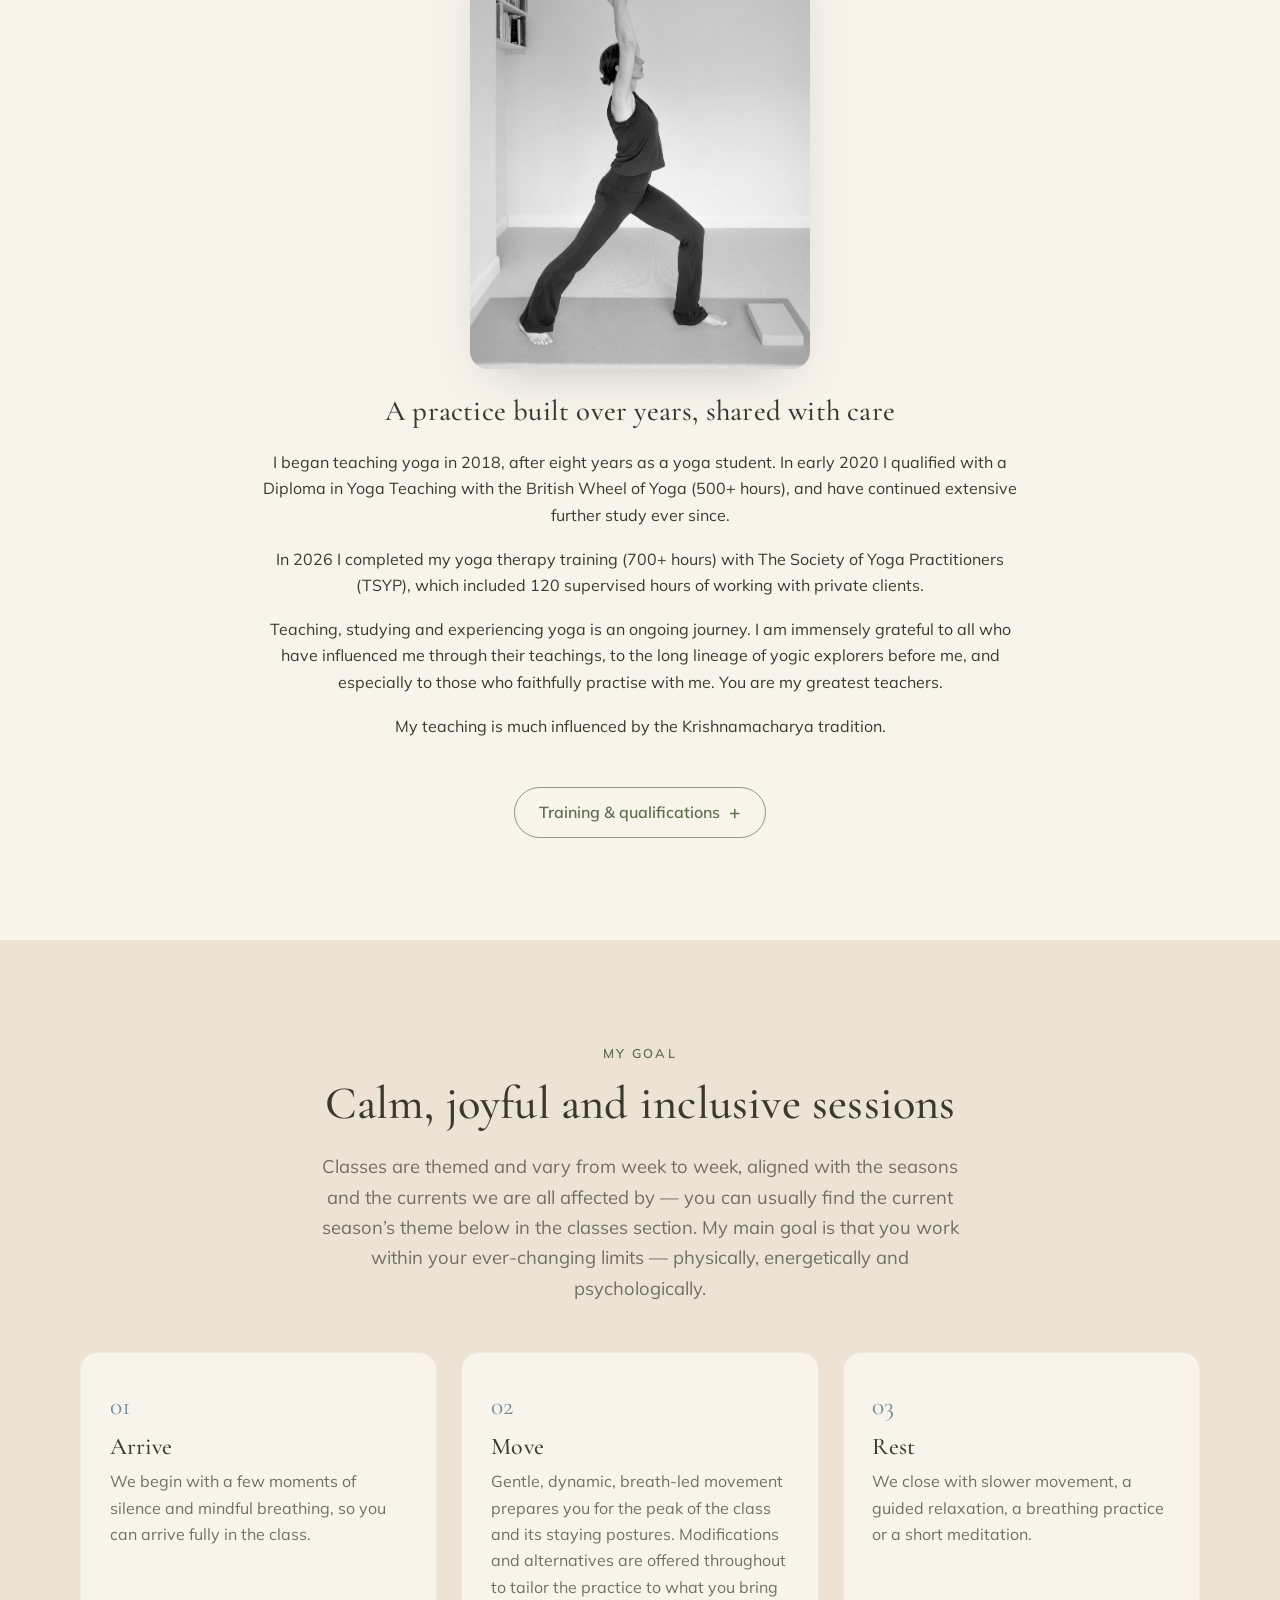
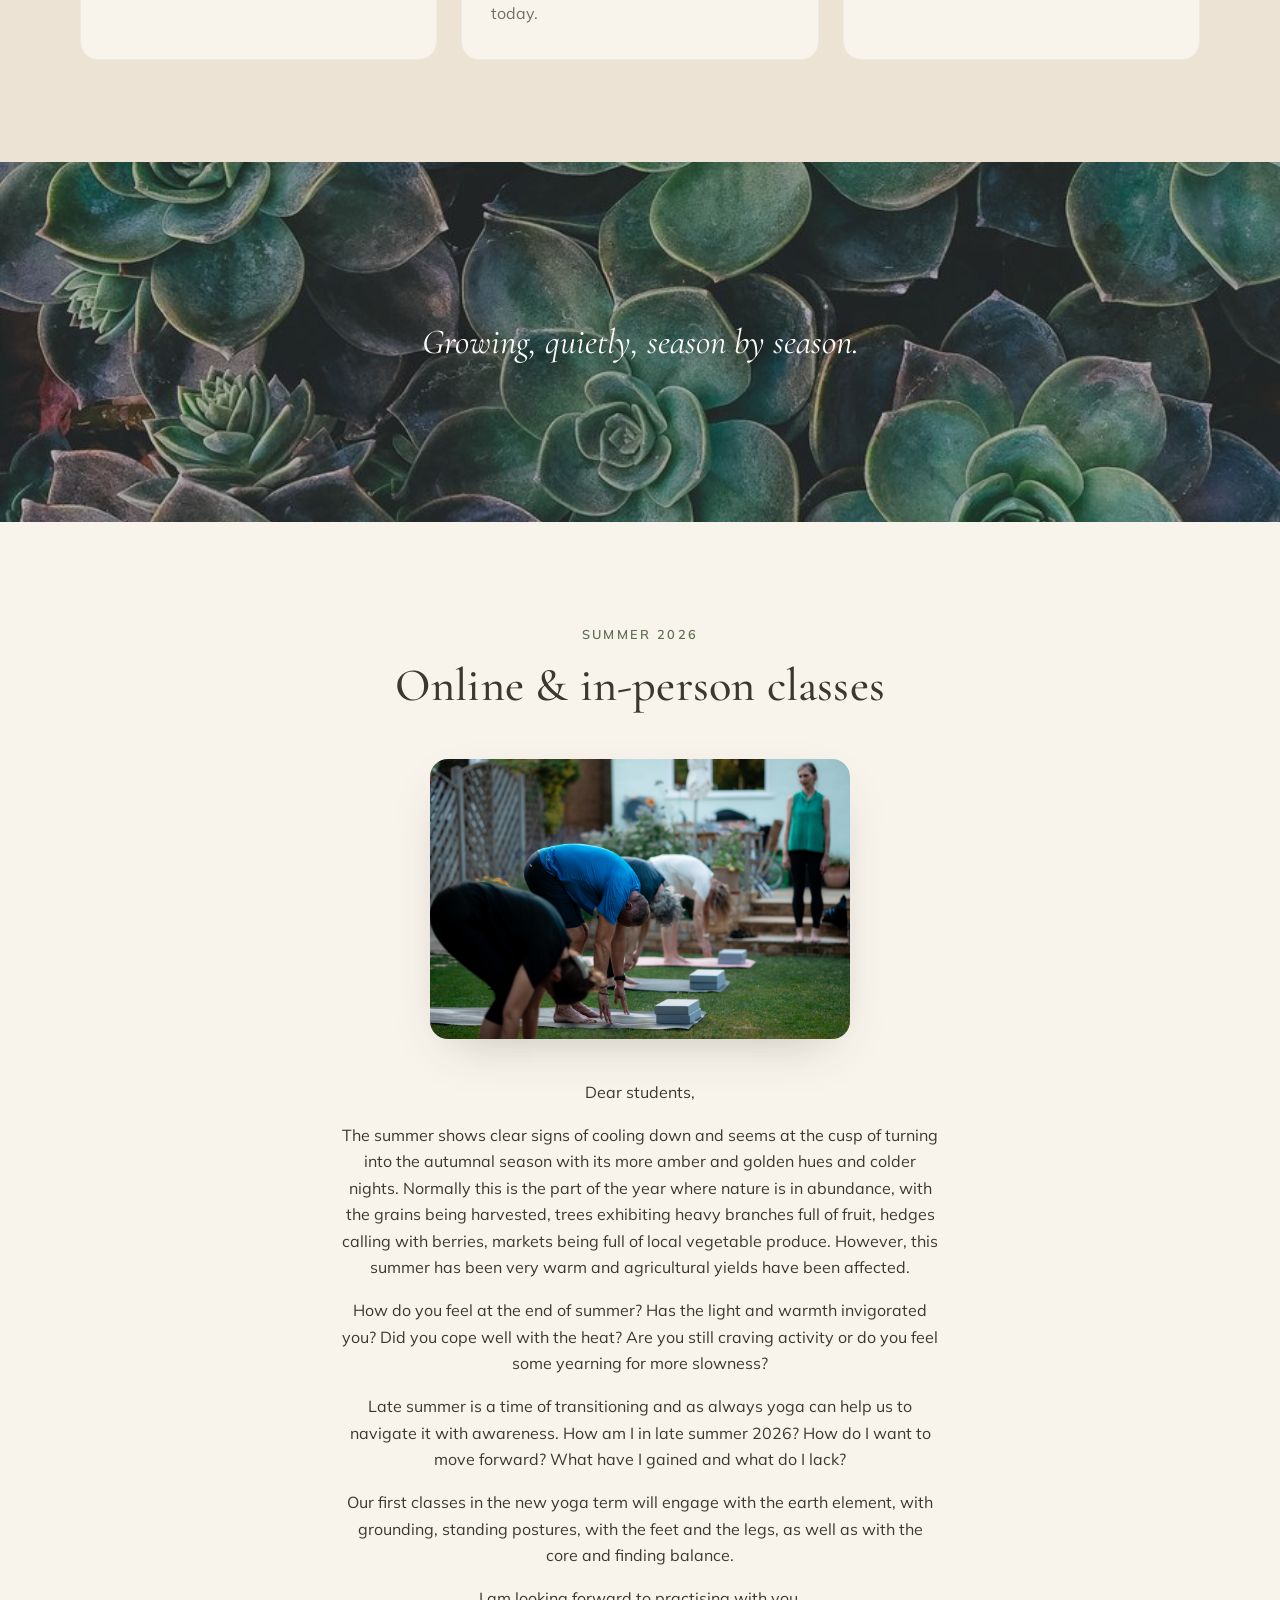
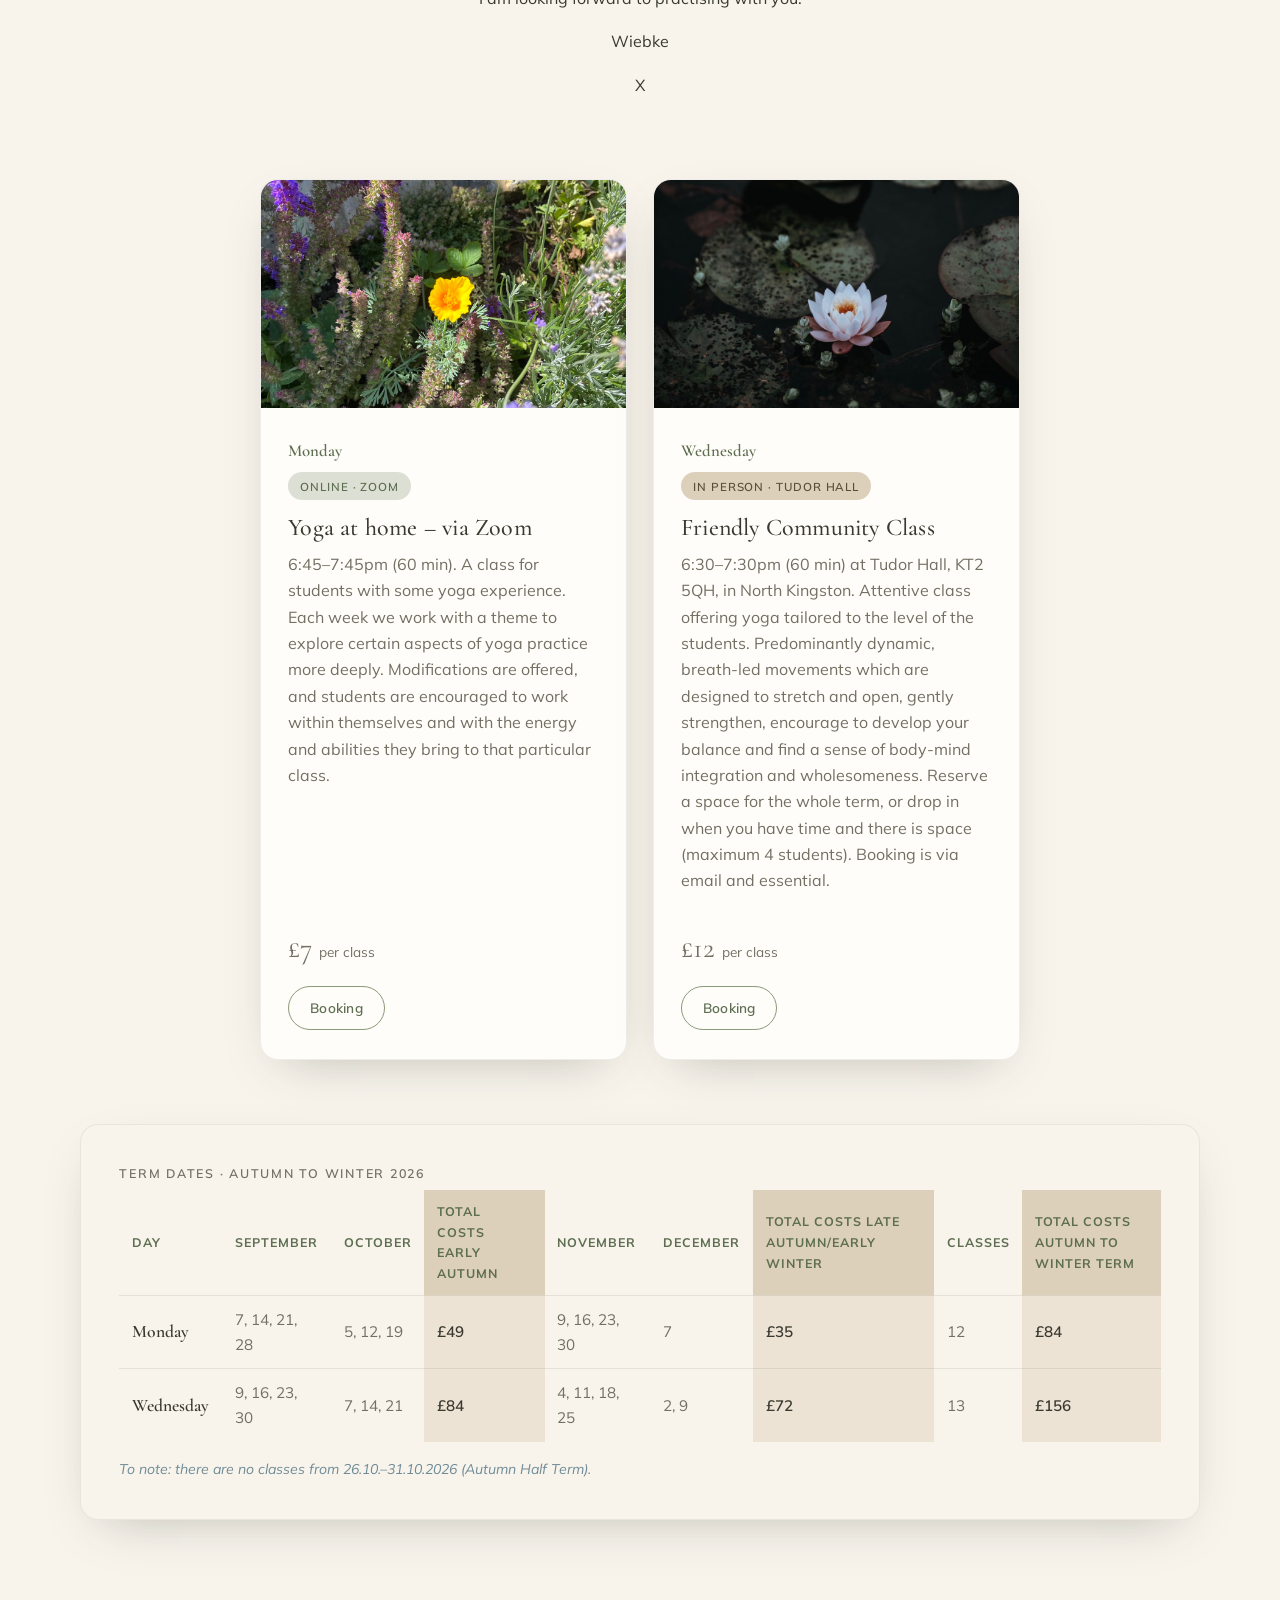
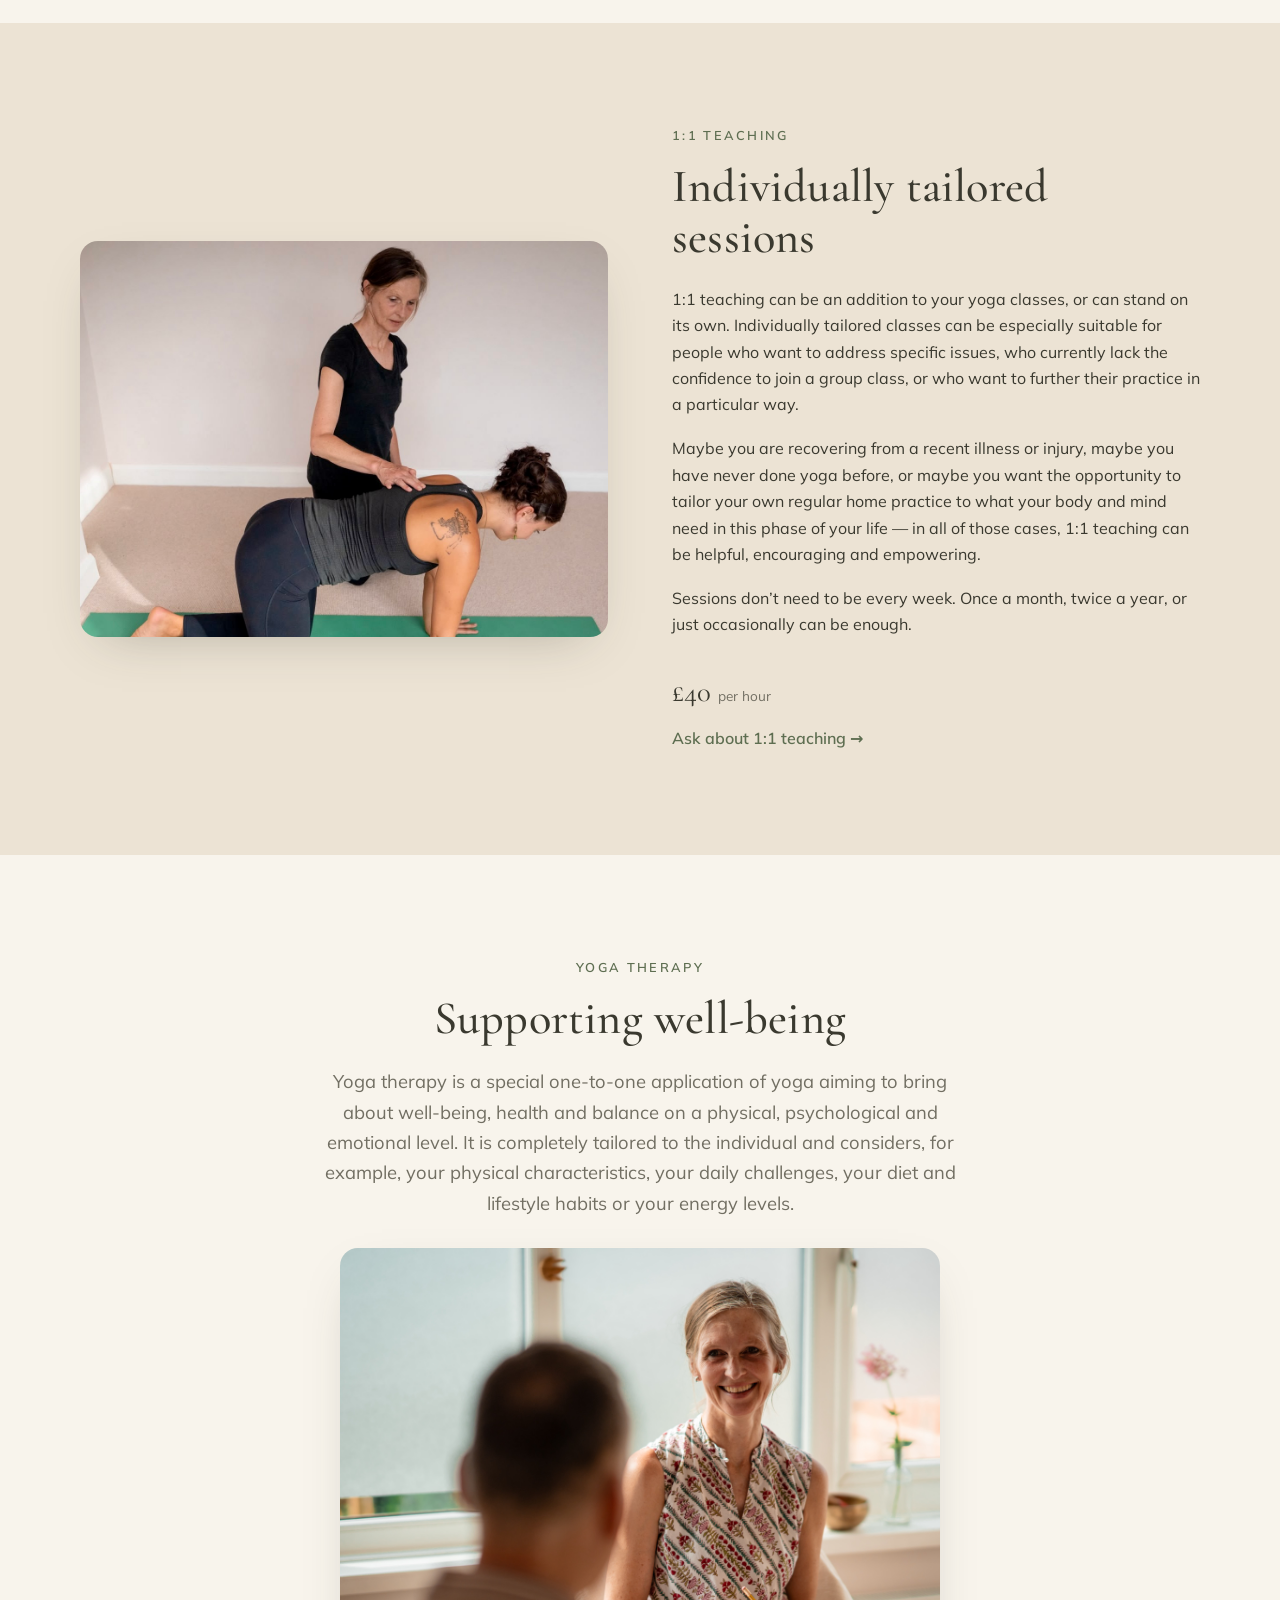
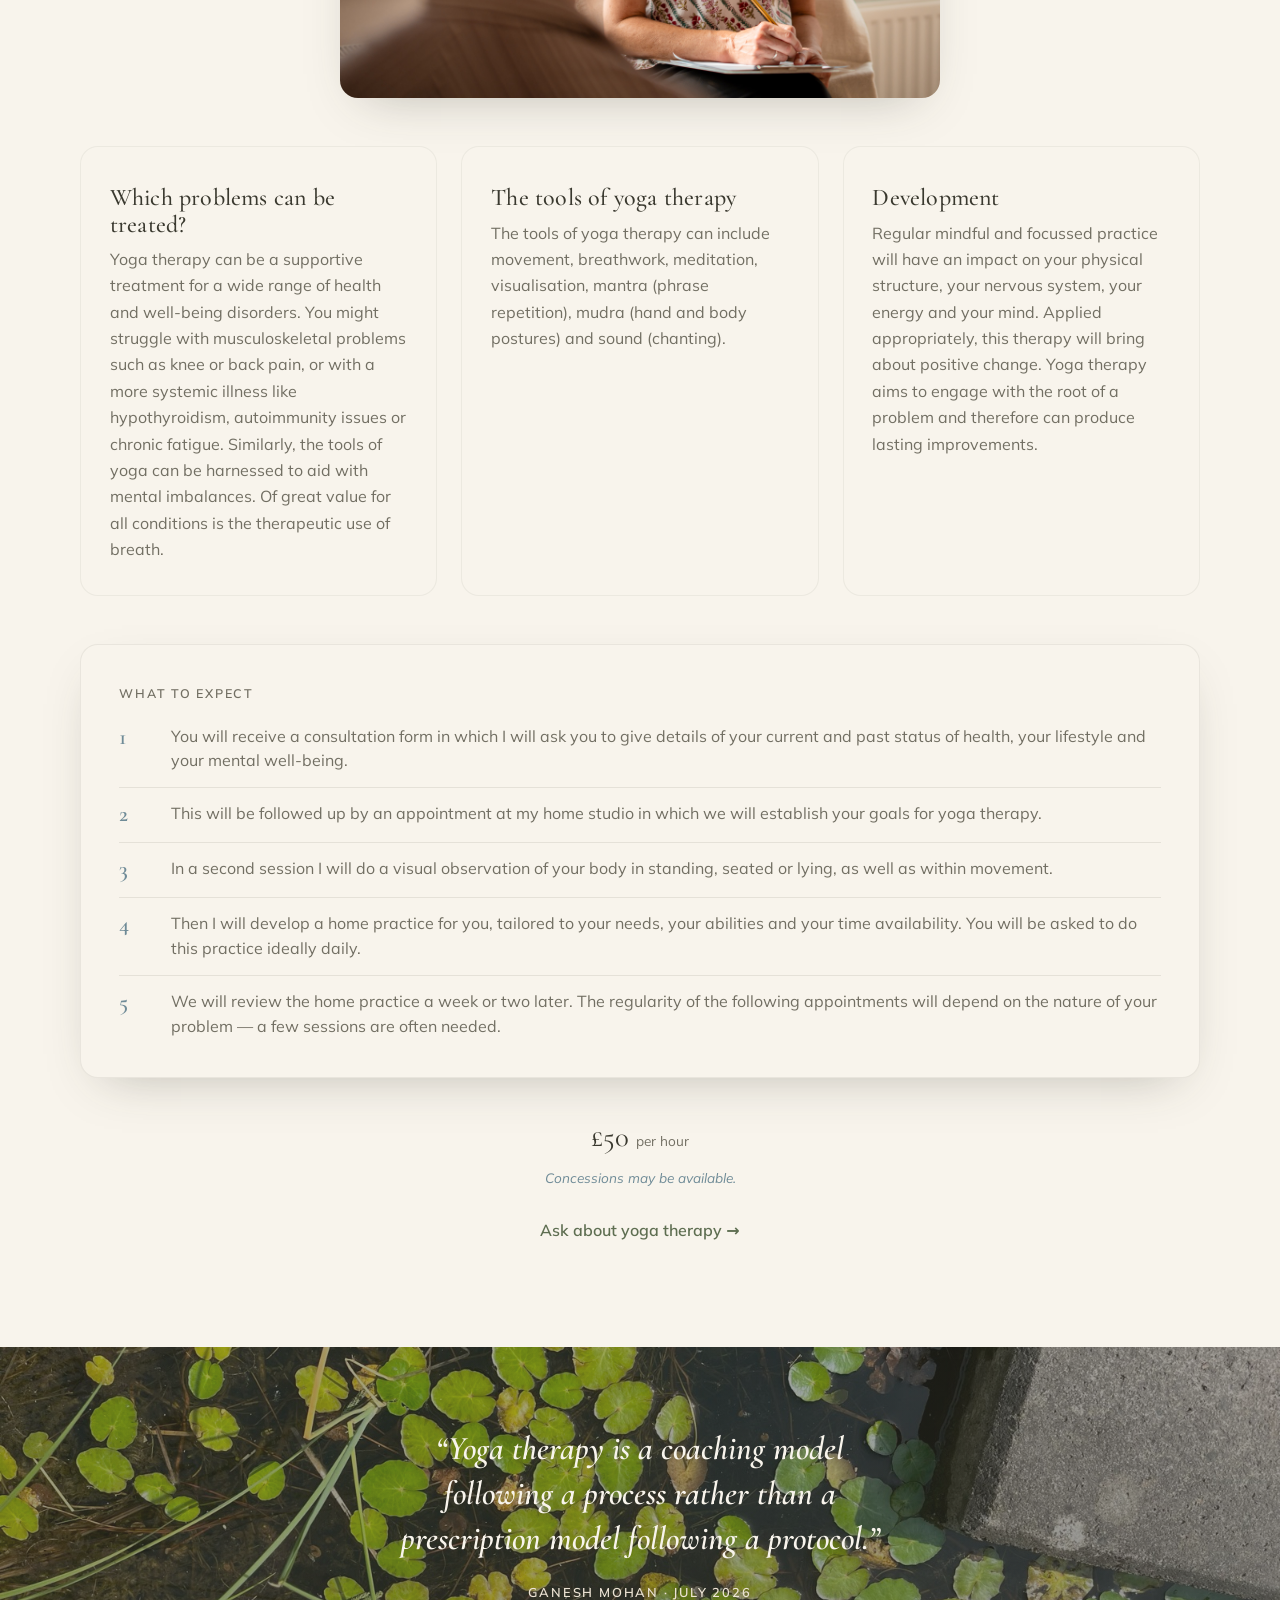
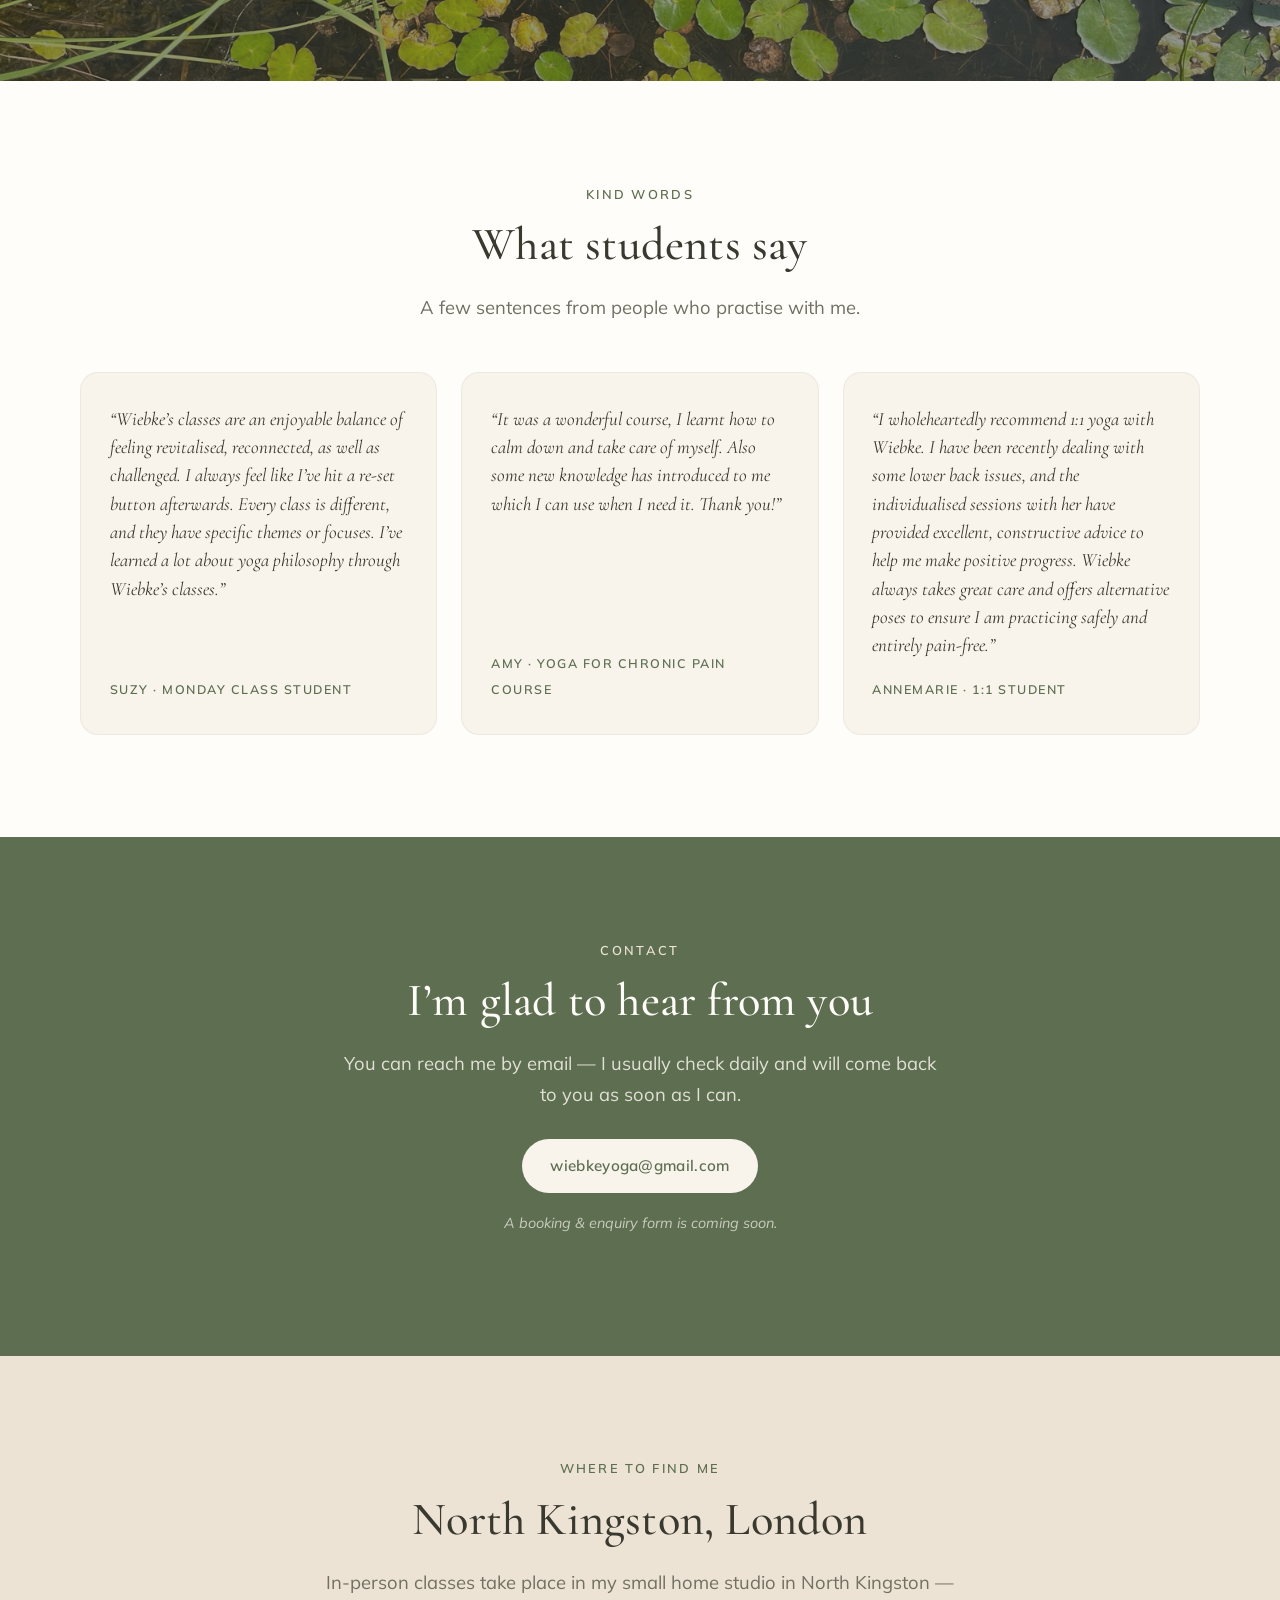
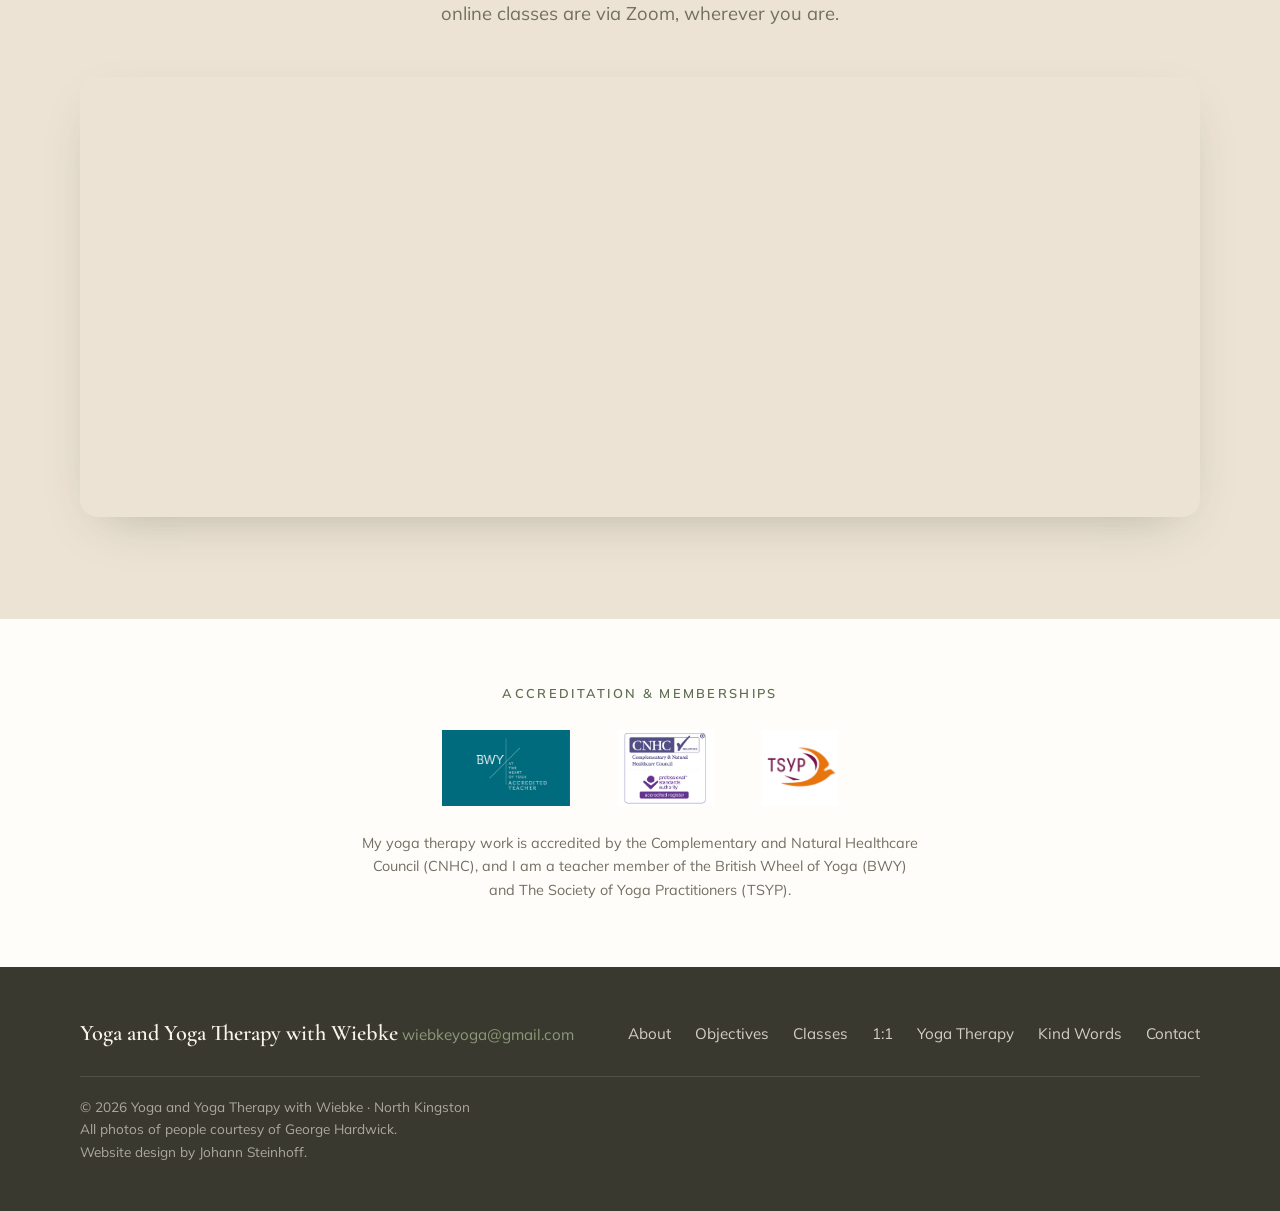
==== commit 4353d10c: "Add files via upload" ====
--- a/index.html
+++ b/index.html
@@ -53,7 +53,7 @@
       "name": "Classes and sessions",
       "itemListElement": [
         { "@type": "Offer", "name": "Yoga at home – via Zoom (Monday online class)", "price": "7", "priceCurrency": "GBP" },
-        { "@type": "Offer", "name": "Small Group Classes (Wednesday, drop-in)", "price": "12", "priceCurrency": "GBP" },
+        { "@type": "Offer", "name": "Friendly Community Class (Wednesday, drop-in)", "price": "12", "priceCurrency": "GBP" },
         { "@type": "Offer", "name": "1:1 Yoga Teaching (per hour)", "price": "40", "priceCurrency": "GBP" },
         { "@type": "Offer", "name": "Yoga Therapy (per hour)", "price": "50", "priceCurrency": "GBP" }
       ]
@@ -63,7 +63,7 @@
   <link rel="preconnect" href="https://fonts.googleapis.com" />
   <link rel="preconnect" href="https://fonts.gstatic.com" crossorigin />
   <link href="https://fonts.googleapis.com/css2?family=Cormorant+Garamond:ital,wght@0,400;0,500;0,600;1,400&family=Mulish:wght@300;400;500;600&display=swap" rel="stylesheet" />
-  <link rel="stylesheet" href="css/styles.css?v=18" />
+  <link rel="stylesheet" href="css/styles.css?v=19" />
 </head>
 <body>
   <!-- Header / Nav -->
@@ -241,9 +241,9 @@
           <div class="class-photo"><img src="assets/img/lotus.jpg" alt="A pale water lily floating on dark, still water" width="900" height="688" loading="lazy" /></div>
           <div class="class-body">
             <span class="class-day">Wednesday</span>
-            <span class="class-mode mode-person">In person · Home studio</span>
-            <h3>Small Group Classes</h3>
-            <p>5:45–6:45pm &amp; 7–8pm in my small home studio in North Kingston. Two small, bespoke classes offering space for more personal attention, catered to the level of the student. Reserve a space for the whole term, or drop in when you have time and there is space (maximum 4 students). Booking is via email and essential.</p>
+            <span class="class-mode mode-person">In person · Tudor Hall</span>
+            <h3>Friendly Community Class</h3>
+            <p>6:30–7:30pm (60 min) at Tudor Hall, KT2 5QH, in North Kingston. Attentive class offering yoga tailored to the level of the students. Predominantly dynamic, breath-led movements which are designed to stretch and open, gently strengthen, encourage to develop your balance and find a sense of body-mind integration and wholesomeness. Reserve a space for the whole term, or drop in when you have time and there is space (maximum 4 students). Booking is via email and essential.</p>
             <p class="class-price">£12 <span>per class</span></p>
             <a class="btn btn-outline class-book" href="mailto:wiebkeyoga@gmail.com" data-email-trigger>Booking</a>
           </div>
@@ -325,7 +325,7 @@
         <p class="panel-label">What to expect</p>
         <ol class="steps-list">
           <li>You will receive a consultation form in which I will ask you to give details of your current and past status of health, your lifestyle and your mental well-being.</li>
-          <li>This will be followed up by an appointment in which we will establish your goals for yoga therapy.</li>
+          <li>This will be followed up by an appointment at my home studio in which we will establish your goals for yoga therapy.</li>
           <li>In a second session I will do a visual observation of your body in standing, seated or lying, as well as within movement.</li>
           <li>Then I will develop a home practice for you, tailored to your needs, your abilities and your time availability. You will be asked to do this practice ideally daily.</li>
           <li>We will review the home practice a week or two later. The regularity of the following appointments will depend on the nature of your problem — a few sessions are often needed.</li>
--- a/css/styles.css
+++ b/css/styles.css
@@ -200,7 +200,7 @@
 .essay-text em { color: var(--sage-deep); font-style: italic; }
 
 /* Classes grid */
-.classes-grid { display: grid; grid-template-columns: repeat(3, 1fr); gap: 1.6rem; }
+.classes-grid { display: grid; grid-template-columns: repeat(2, 1fr); gap: 1.6rem; max-width: 760px; margin-inline: auto; }
 .class-card {
   background: var(--white); border-radius: var(--radius); overflow: hidden;
   border: 1px solid rgba(58,57,47,.08); box-shadow: var(--shadow);
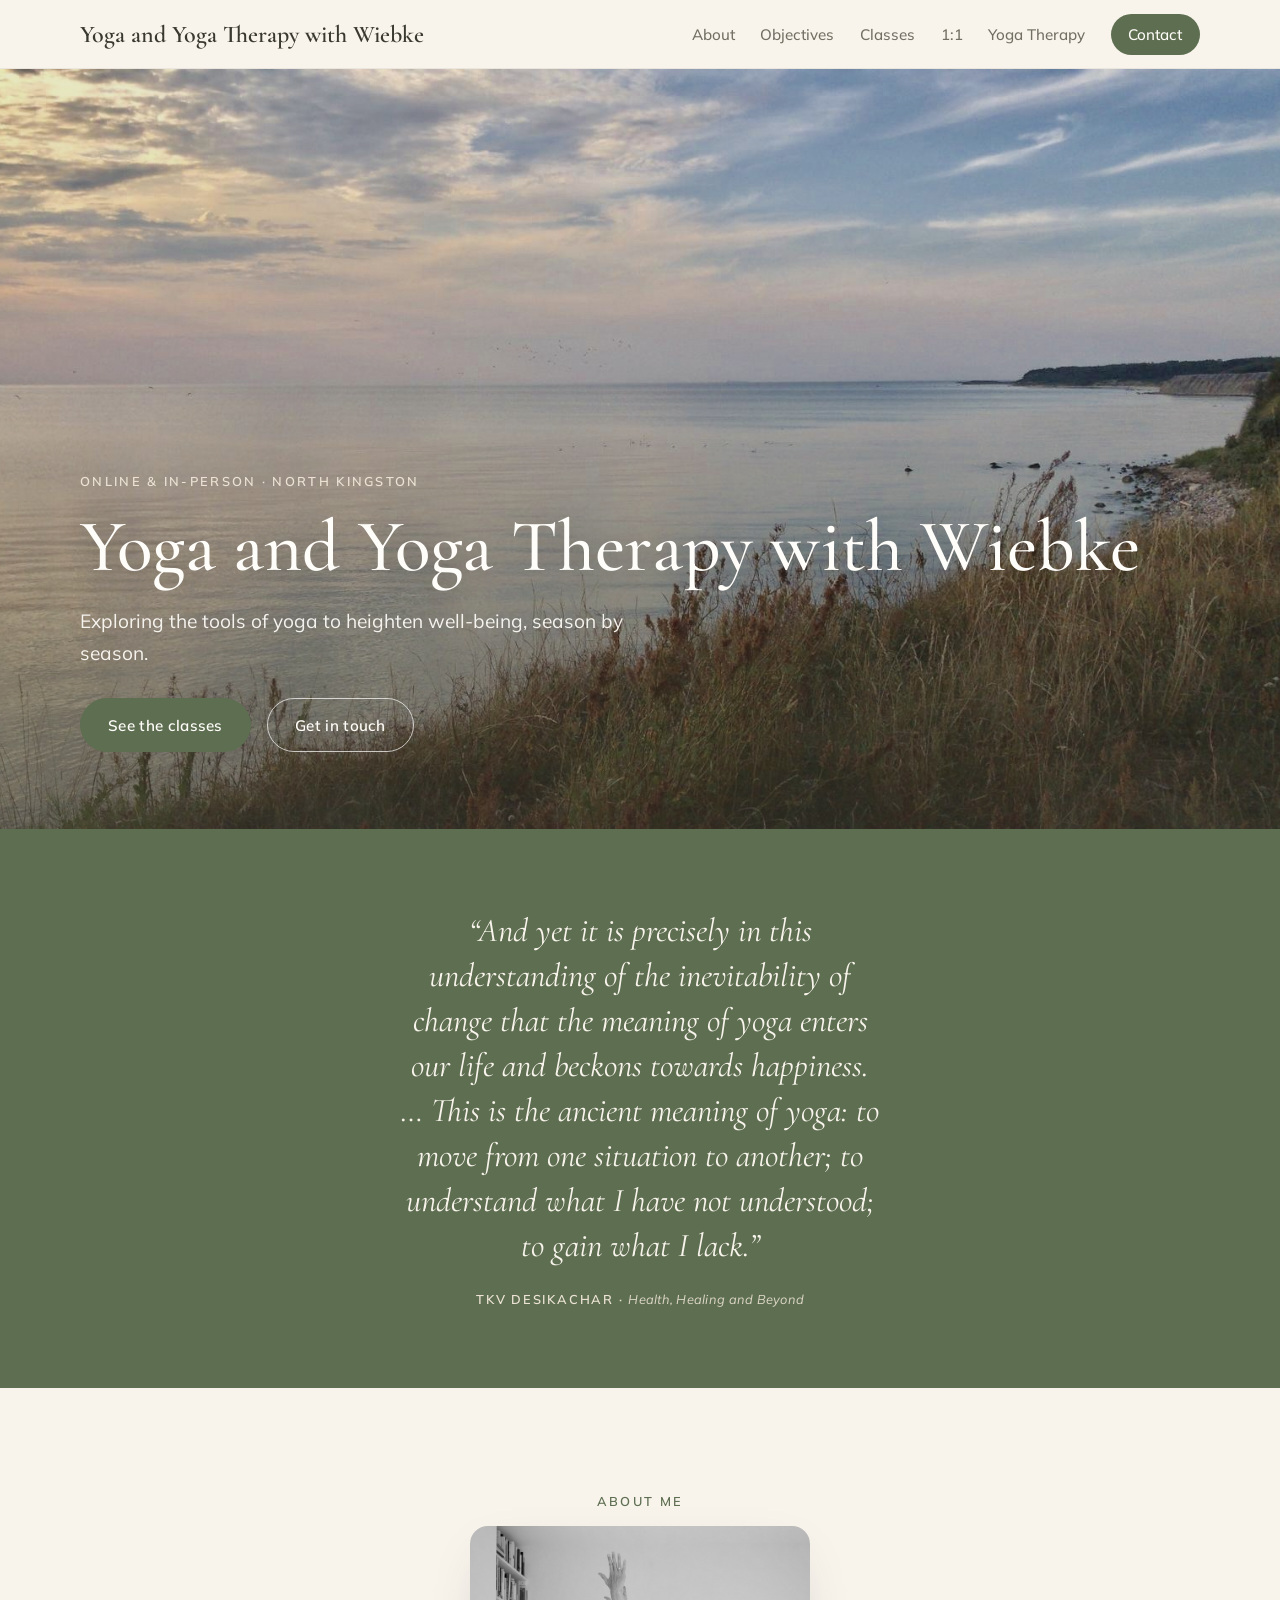
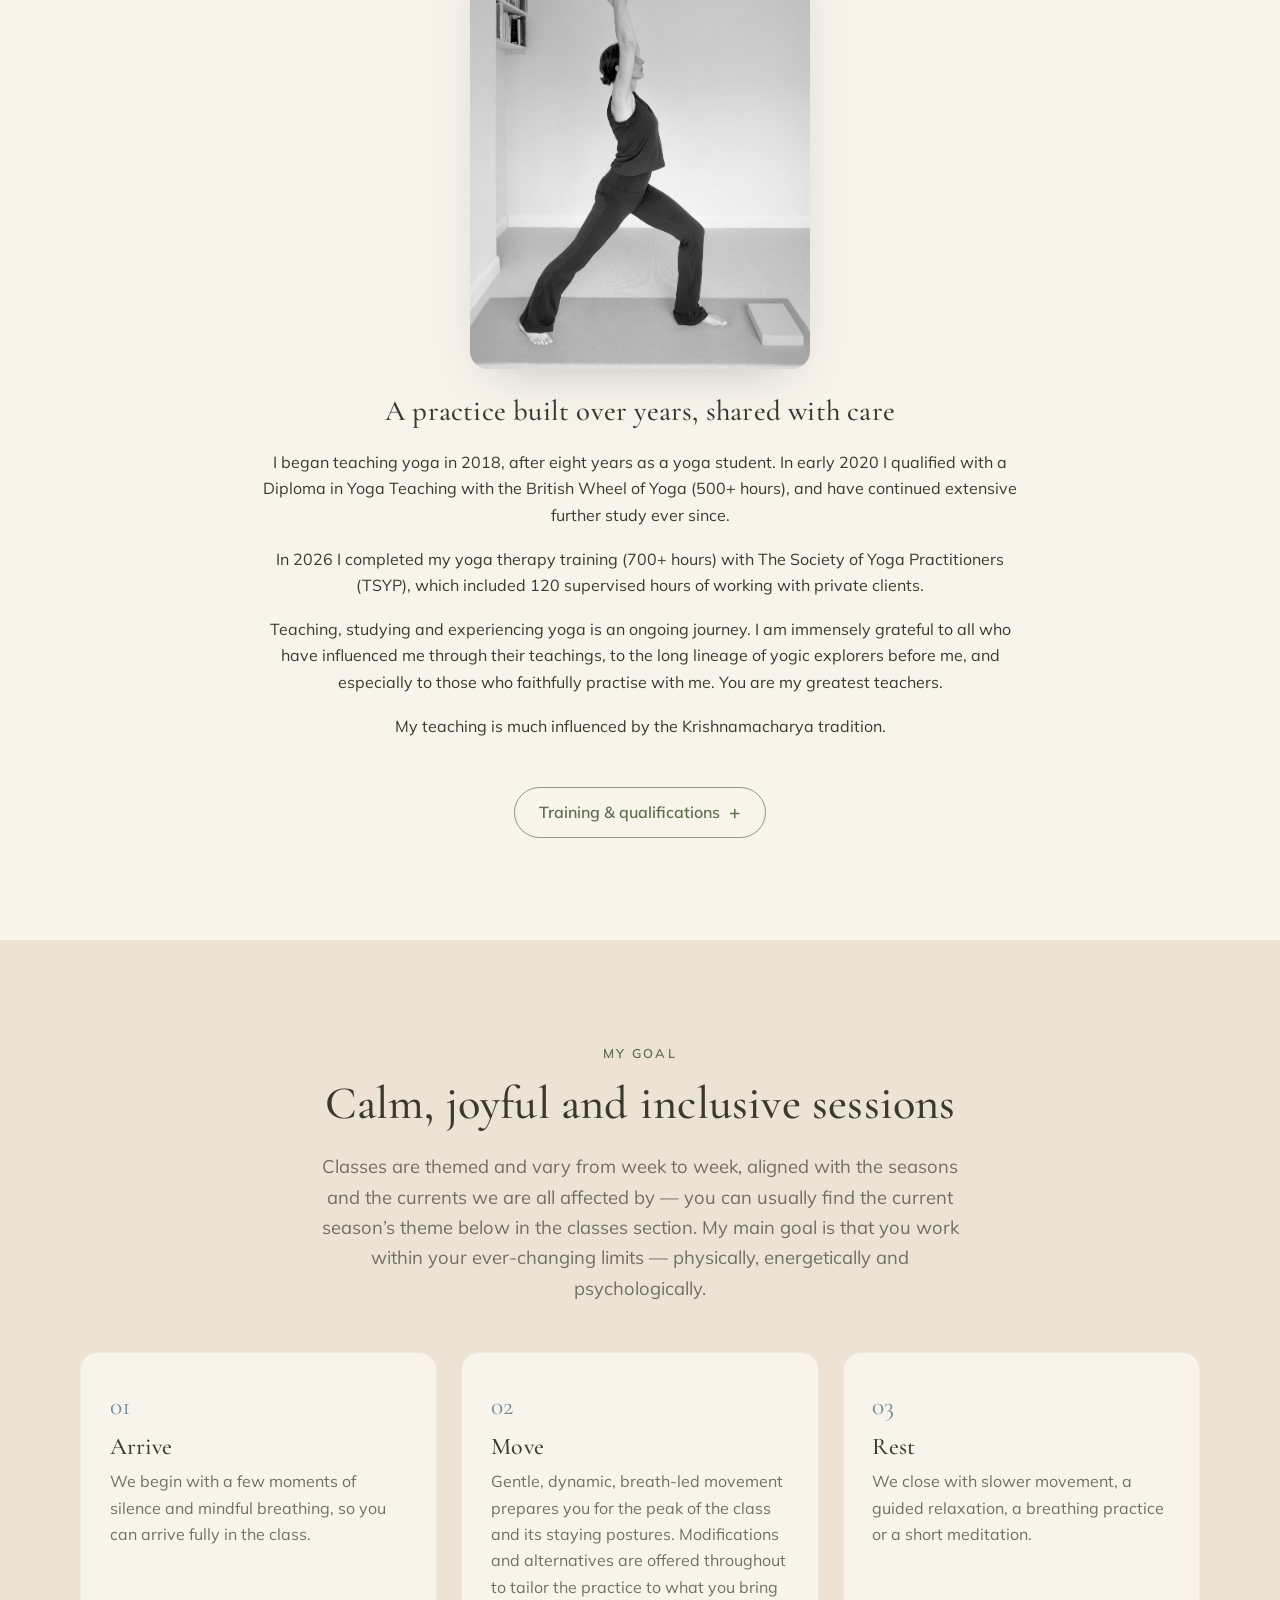
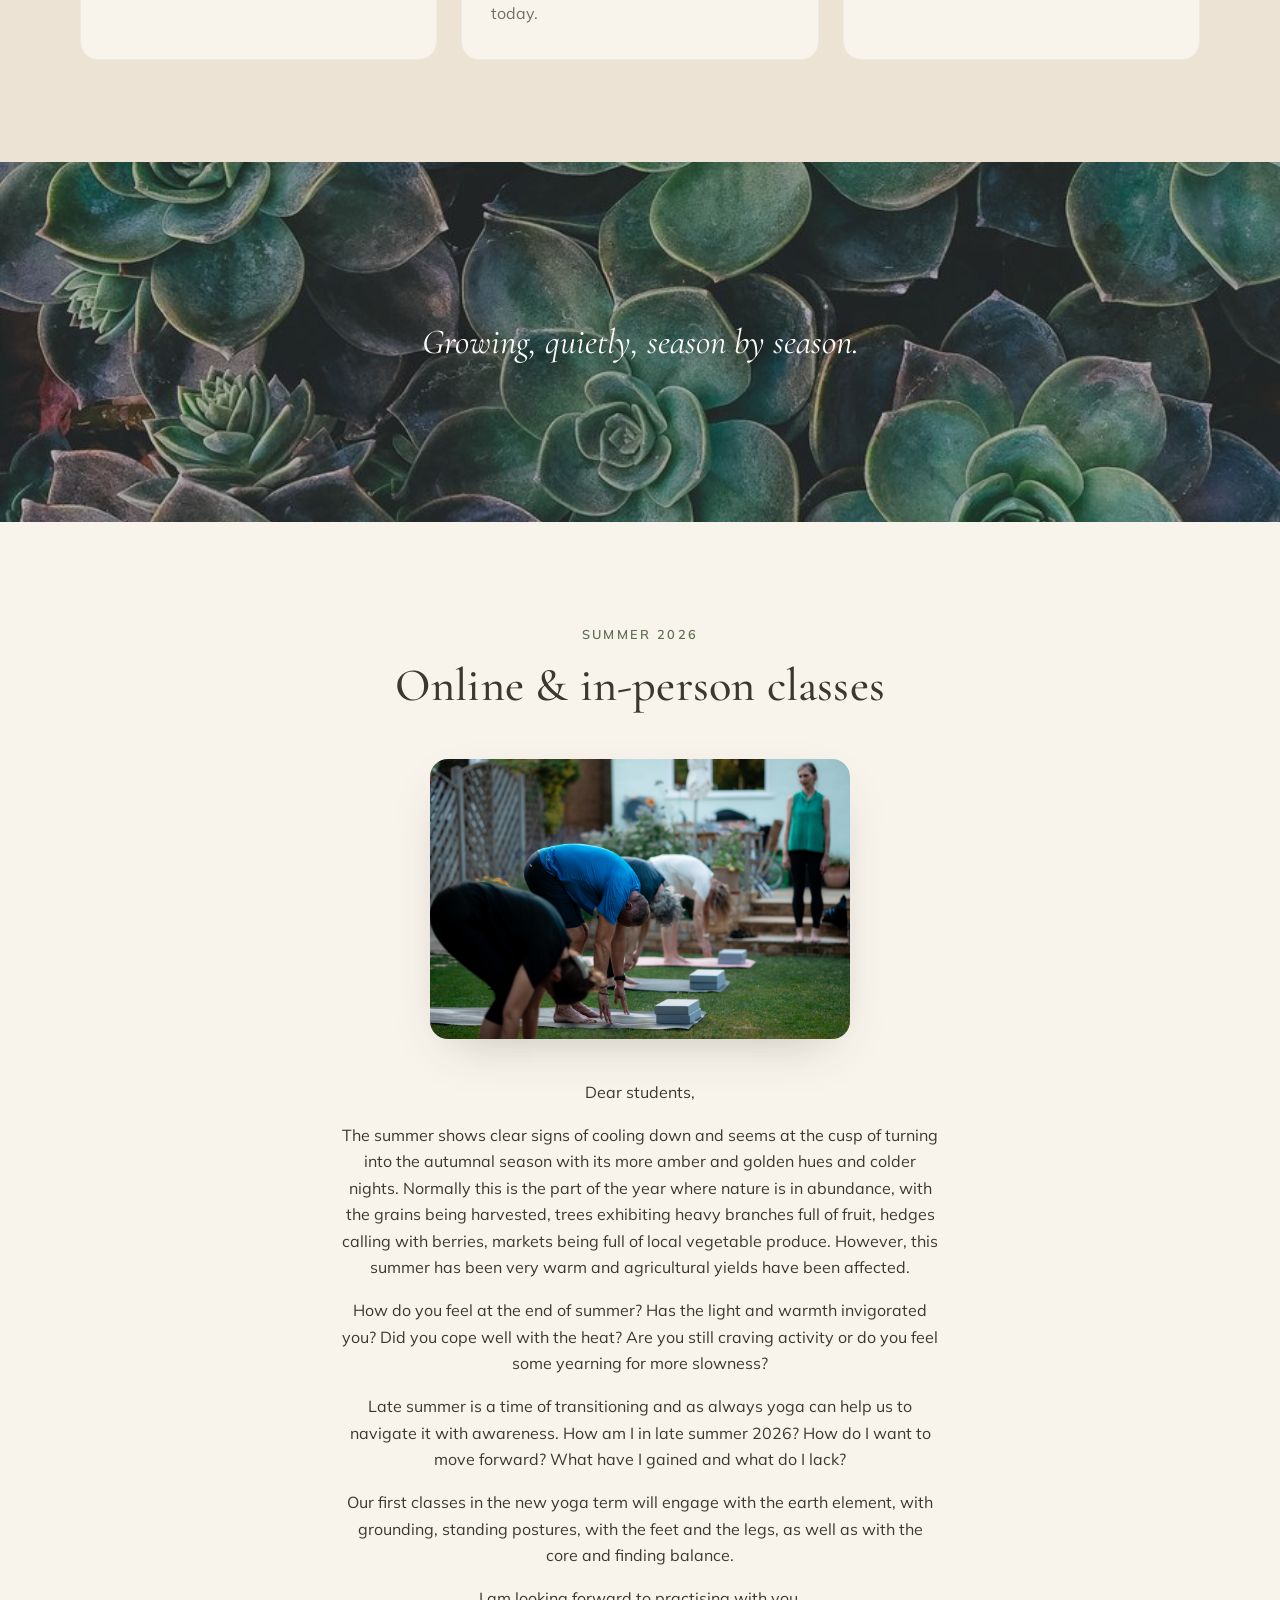
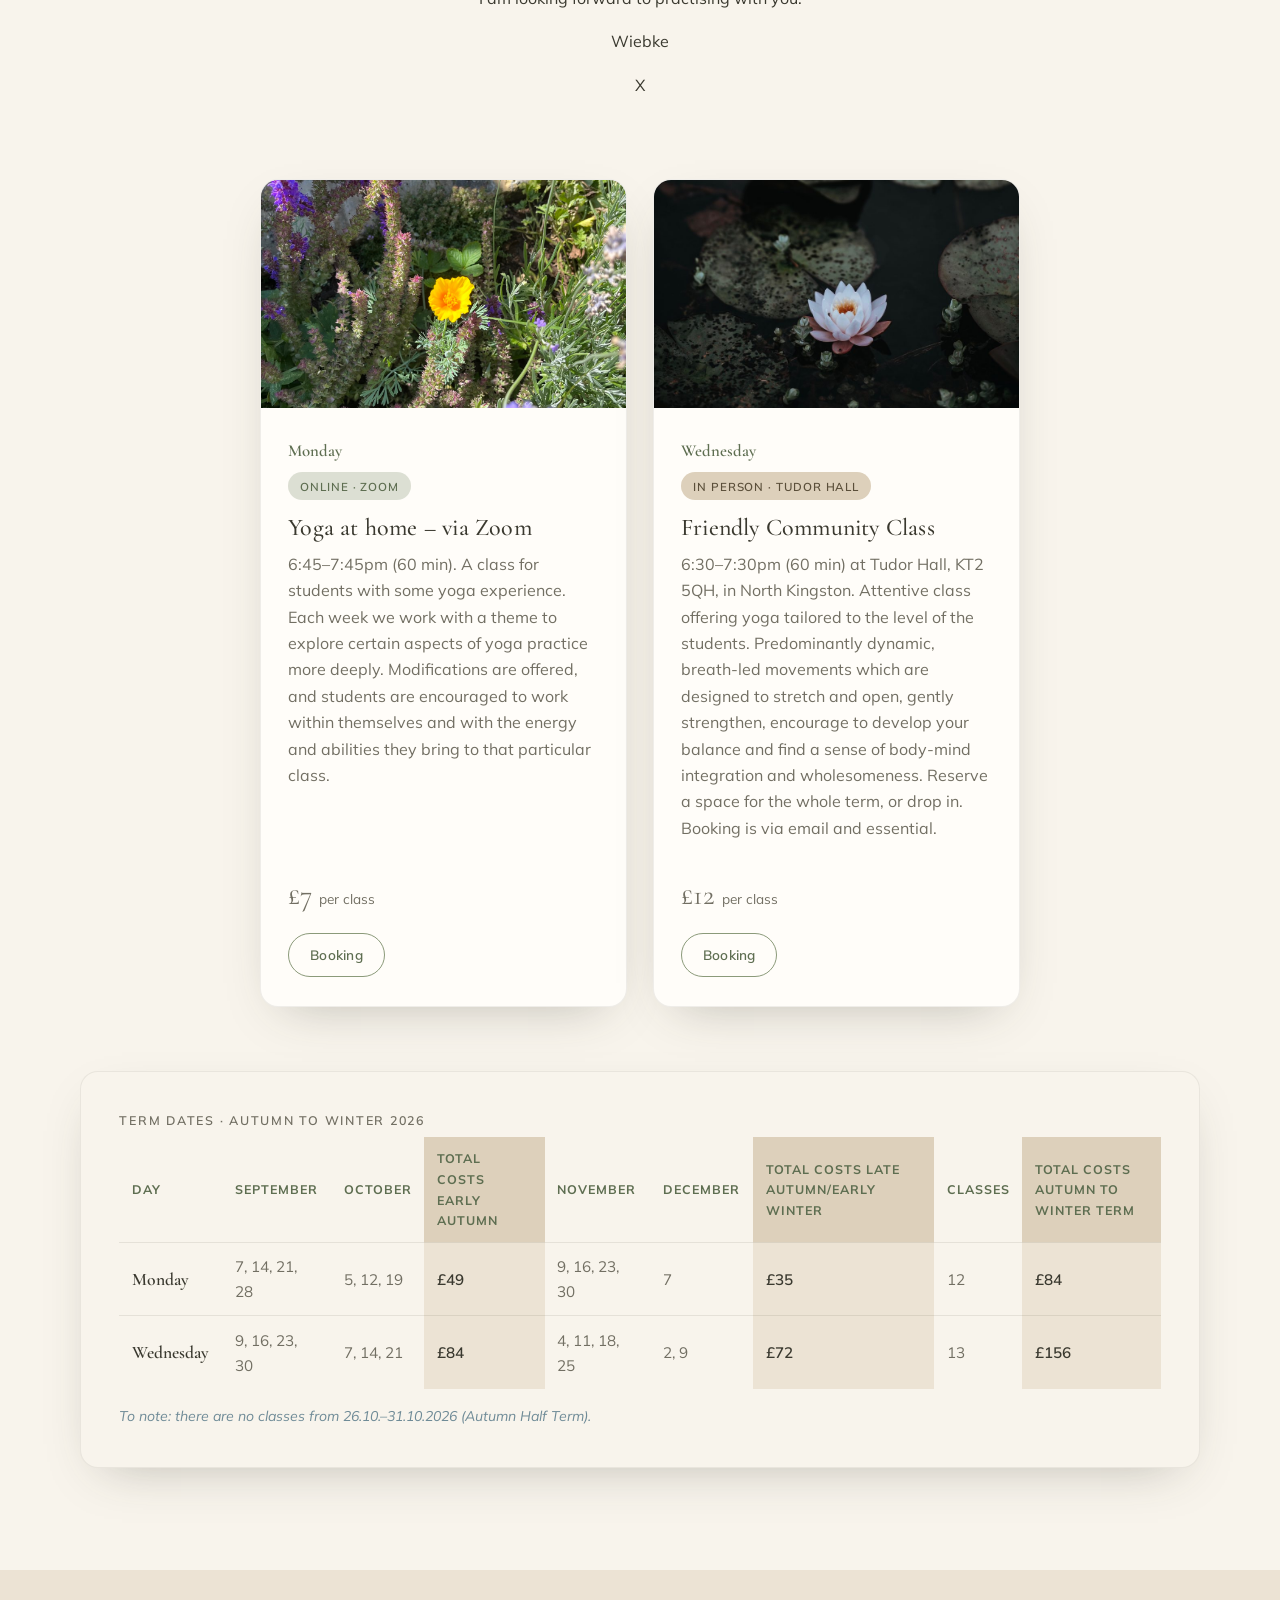
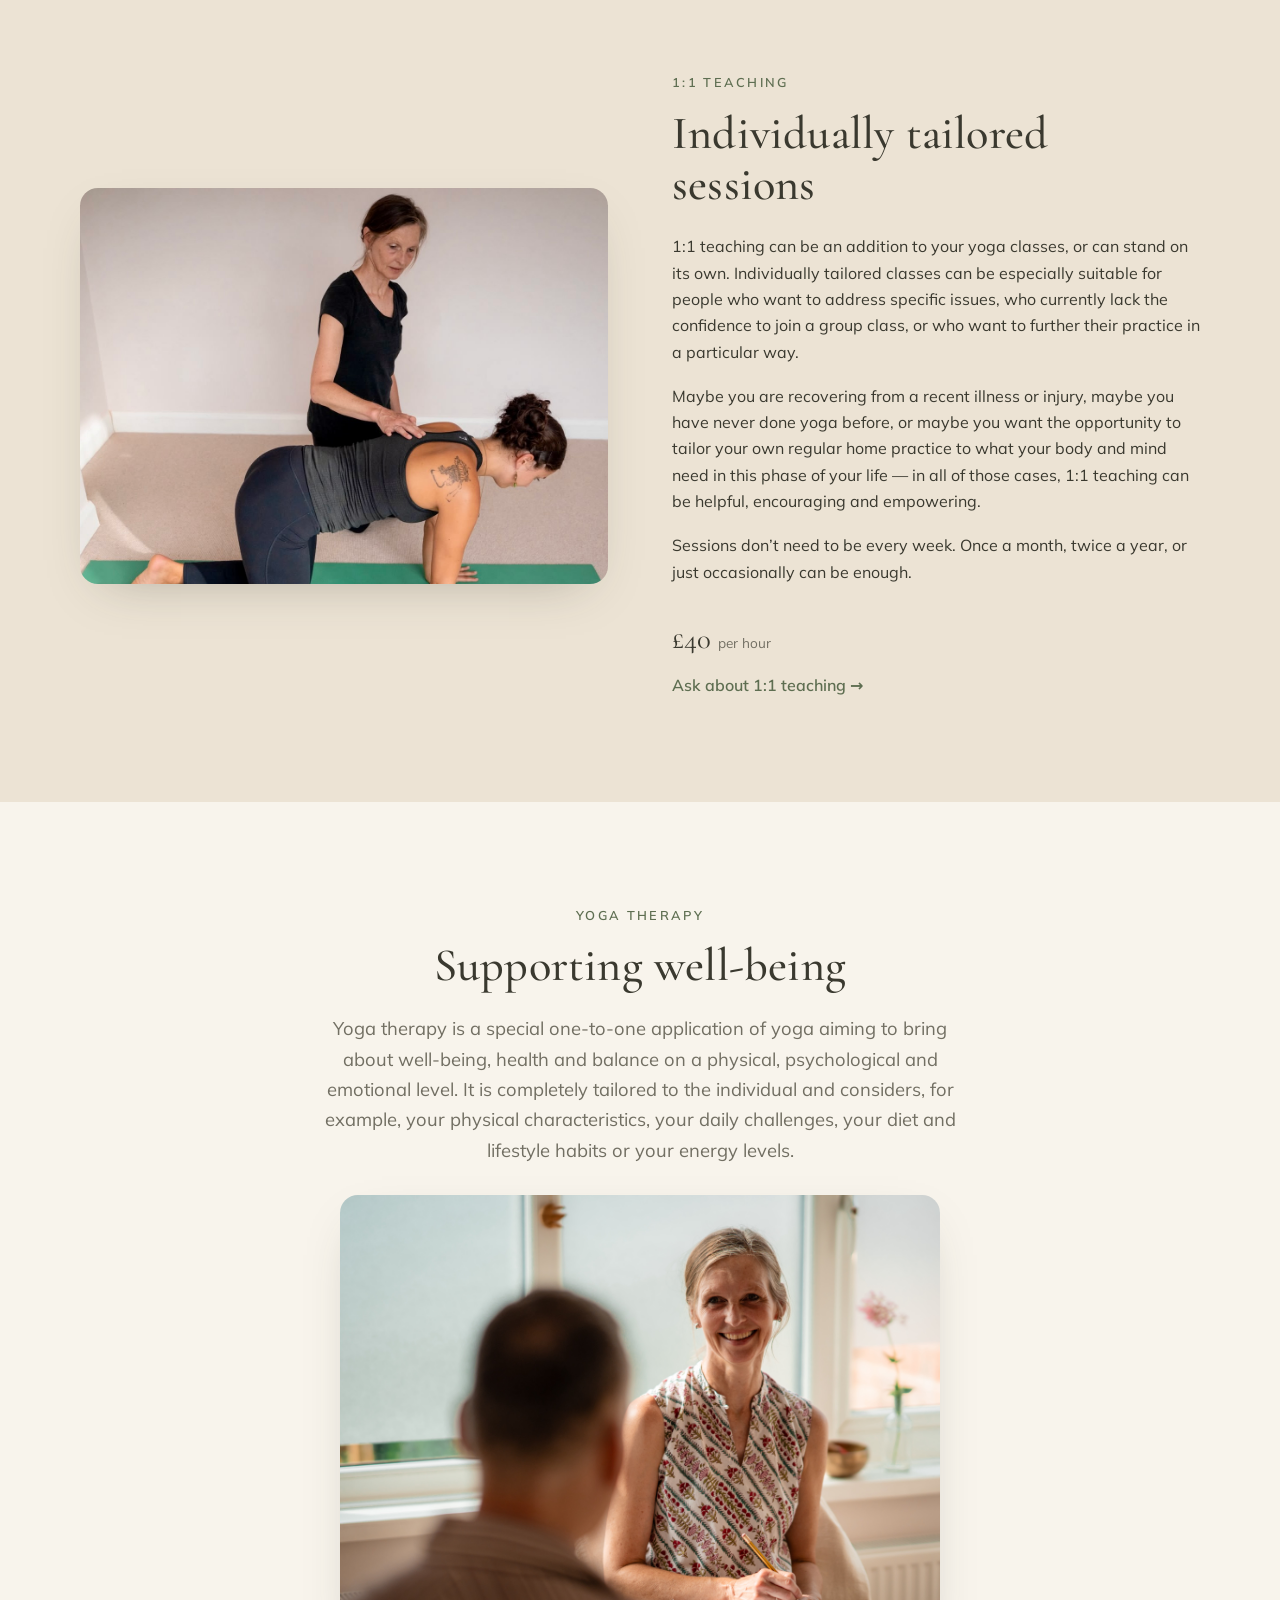
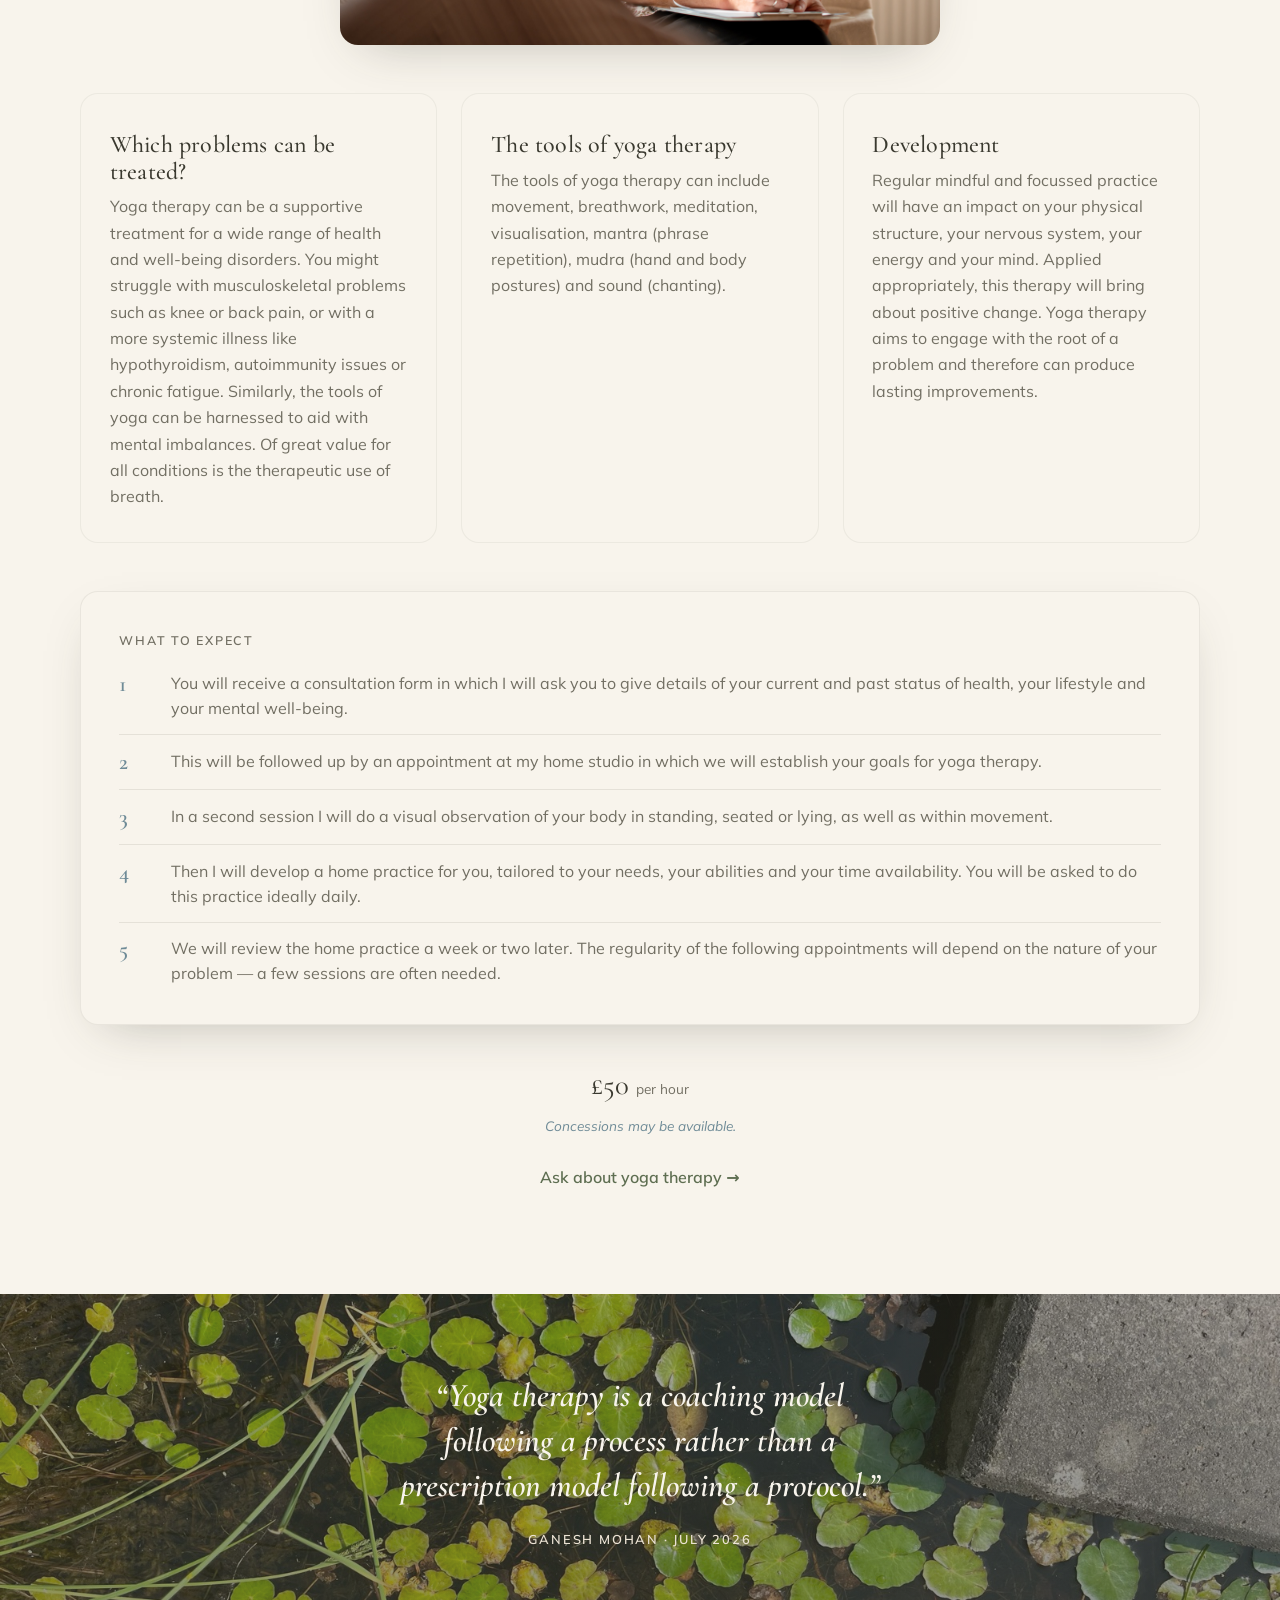
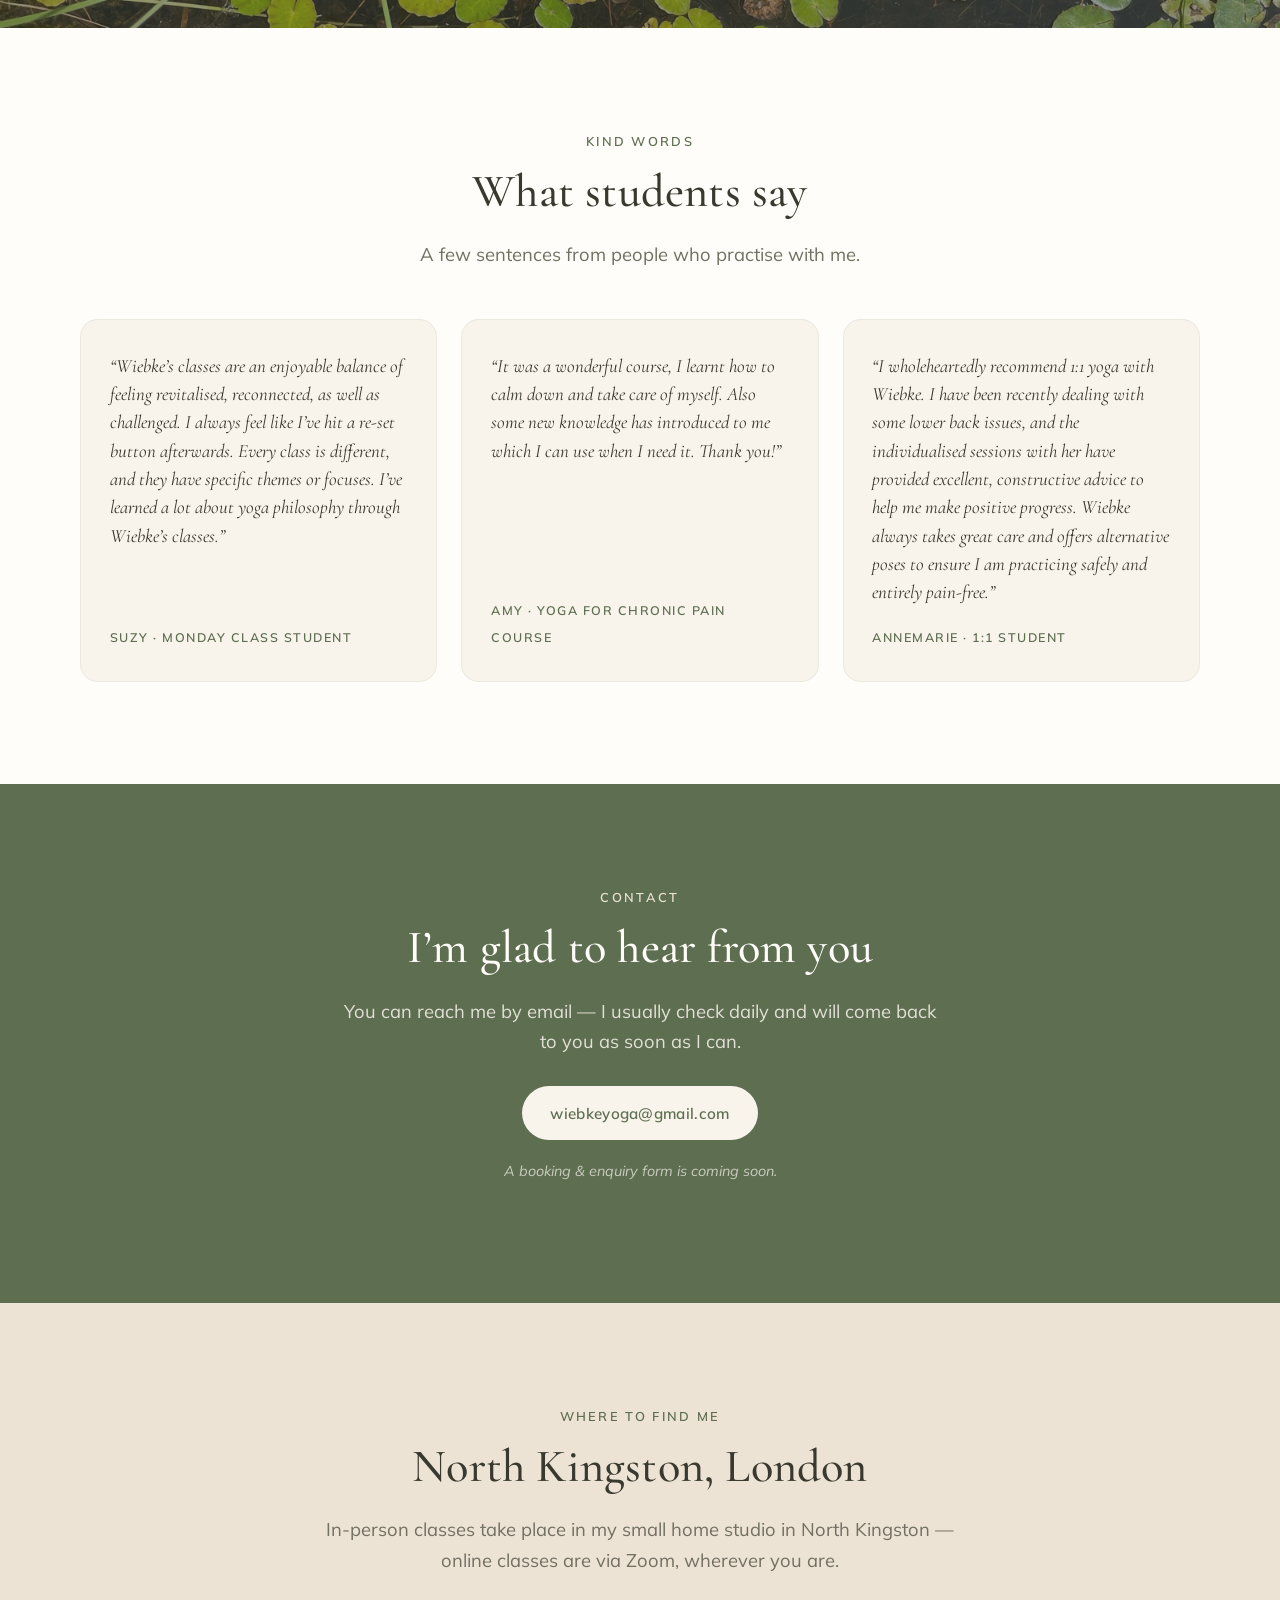
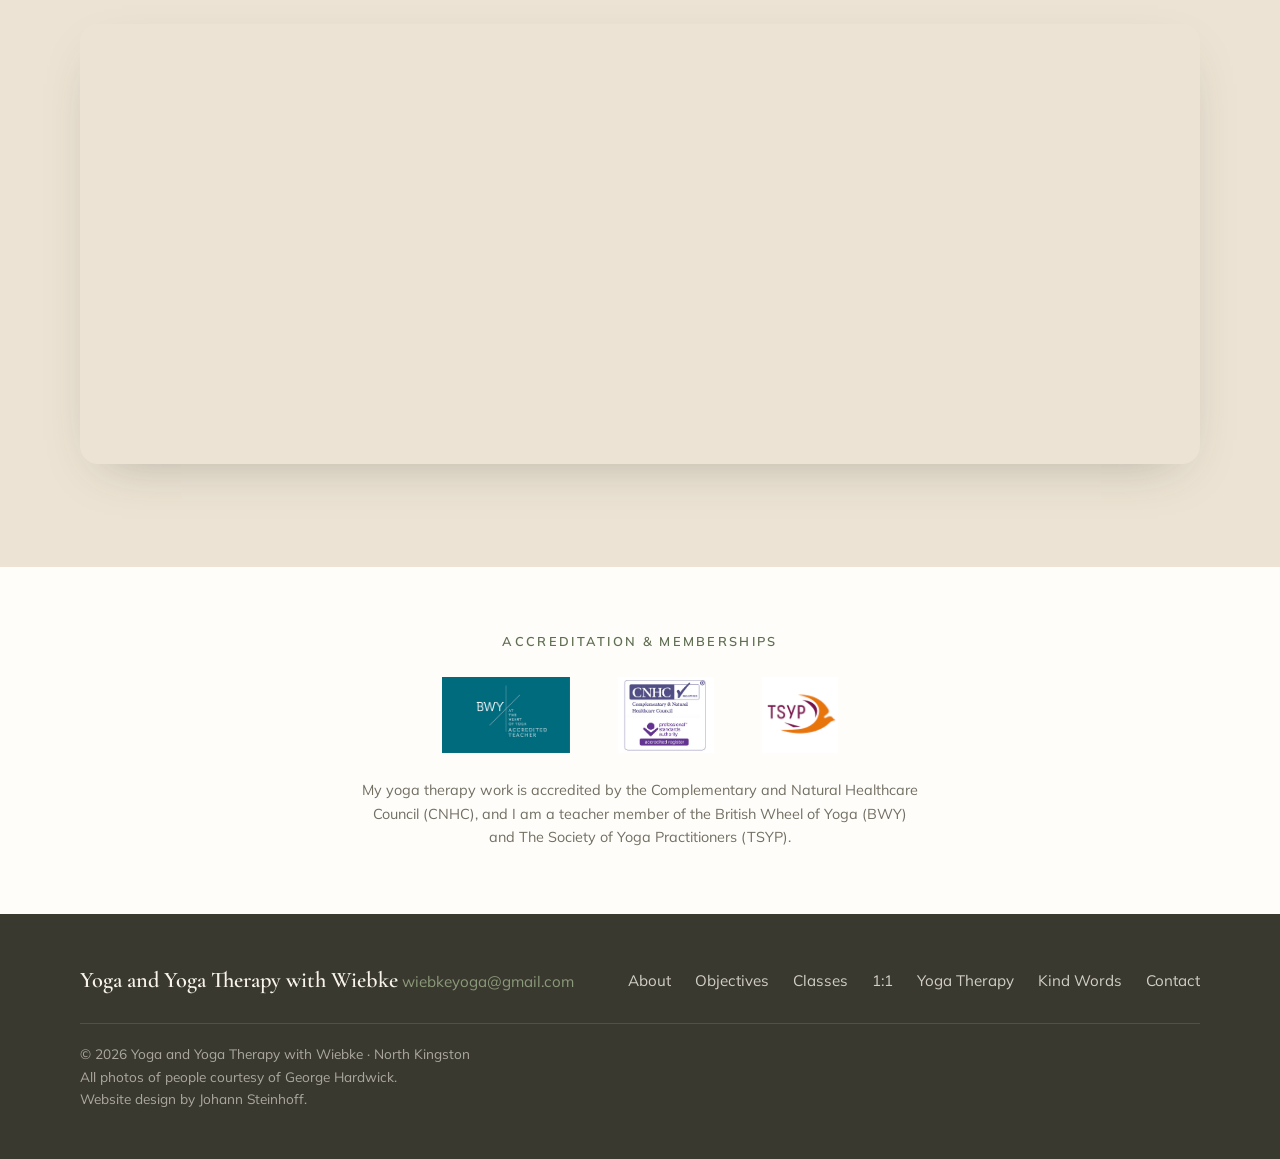
==== commit e56ab7e5: "Add files via upload" ====
--- a/index.html
+++ b/index.html
@@ -243,7 +243,7 @@
             <span class="class-day">Wednesday</span>
             <span class="class-mode mode-person">In person · Tudor Hall</span>
             <h3>Friendly Community Class</h3>
-            <p>6:30–7:30pm (60 min) at Tudor Hall, KT2 5QH, in North Kingston. Attentive class offering yoga tailored to the level of the students. Predominantly dynamic, breath-led movements which are designed to stretch and open, gently strengthen, encourage to develop your balance and find a sense of body-mind integration and wholesomeness. Reserve a space for the whole term, or drop in when you have time and there is space (maximum 4 students). Booking is via email and essential.</p>
+            <p>6:30–7:30pm (60 min) at Tudor Hall, KT2 5QH, in North Kingston. Attentive class offering yoga tailored to the level of the students. Predominantly dynamic, breath-led movements which are designed to stretch and open, gently strengthen, encourage to develop your balance and find a sense of body-mind integration and wholesomeness. Reserve a space for the whole term, or drop in. Booking is via email and essential.</p>
             <p class="class-price">£12 <span>per class</span></p>
             <a class="btn btn-outline class-book" href="mailto:wiebkeyoga@gmail.com" data-email-trigger>Booking</a>
           </div>
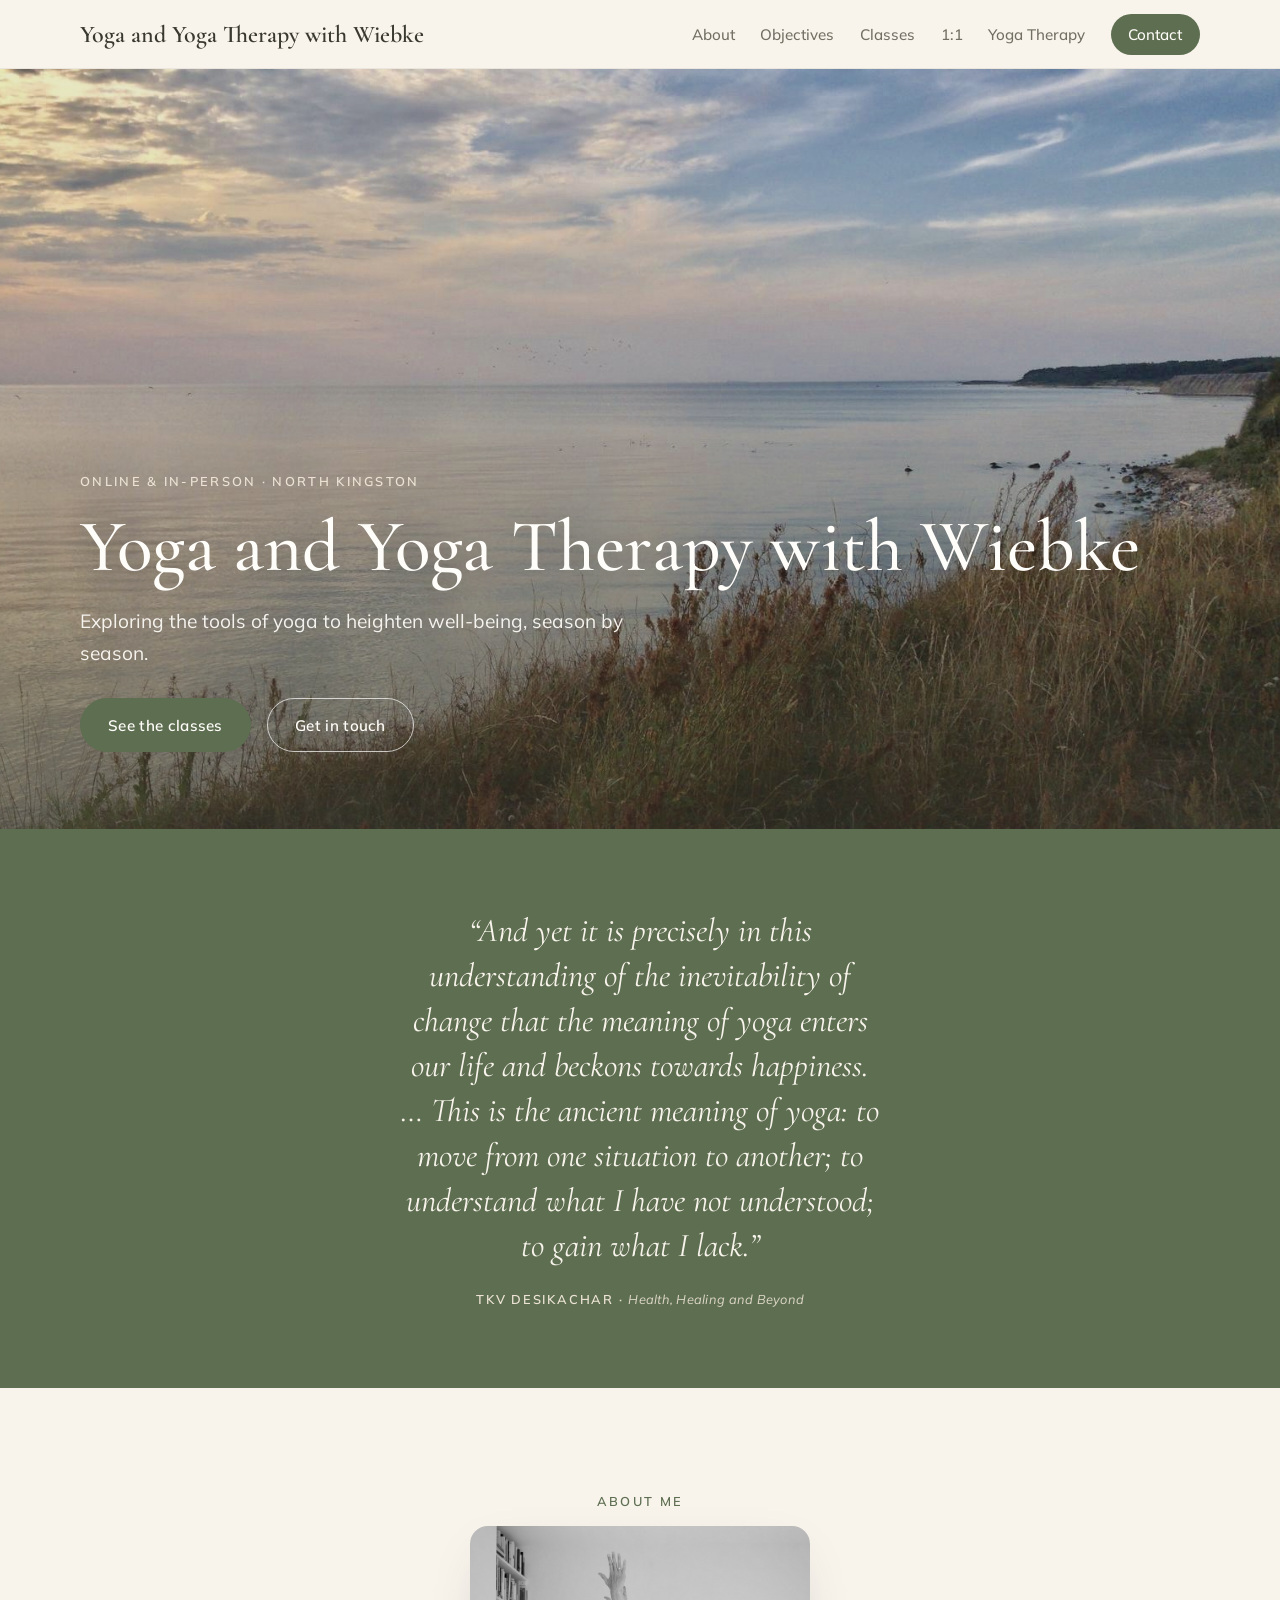
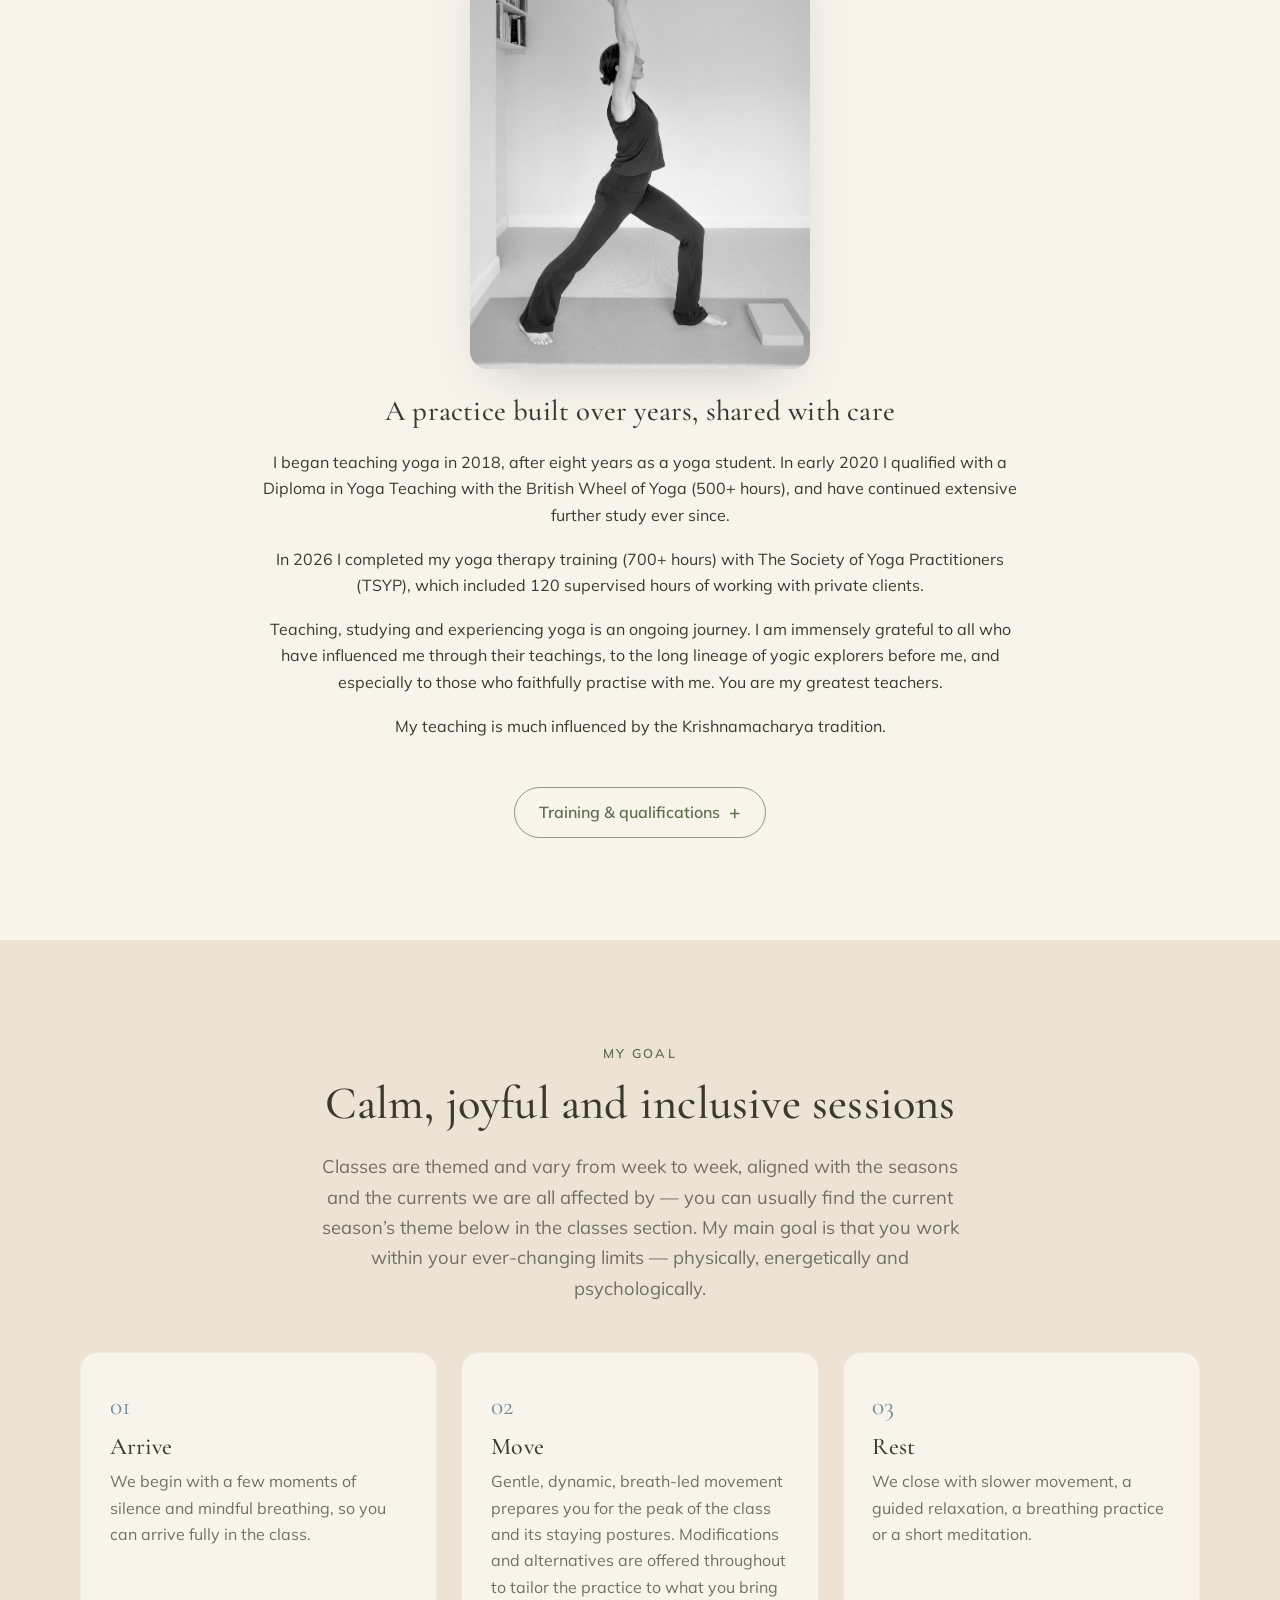
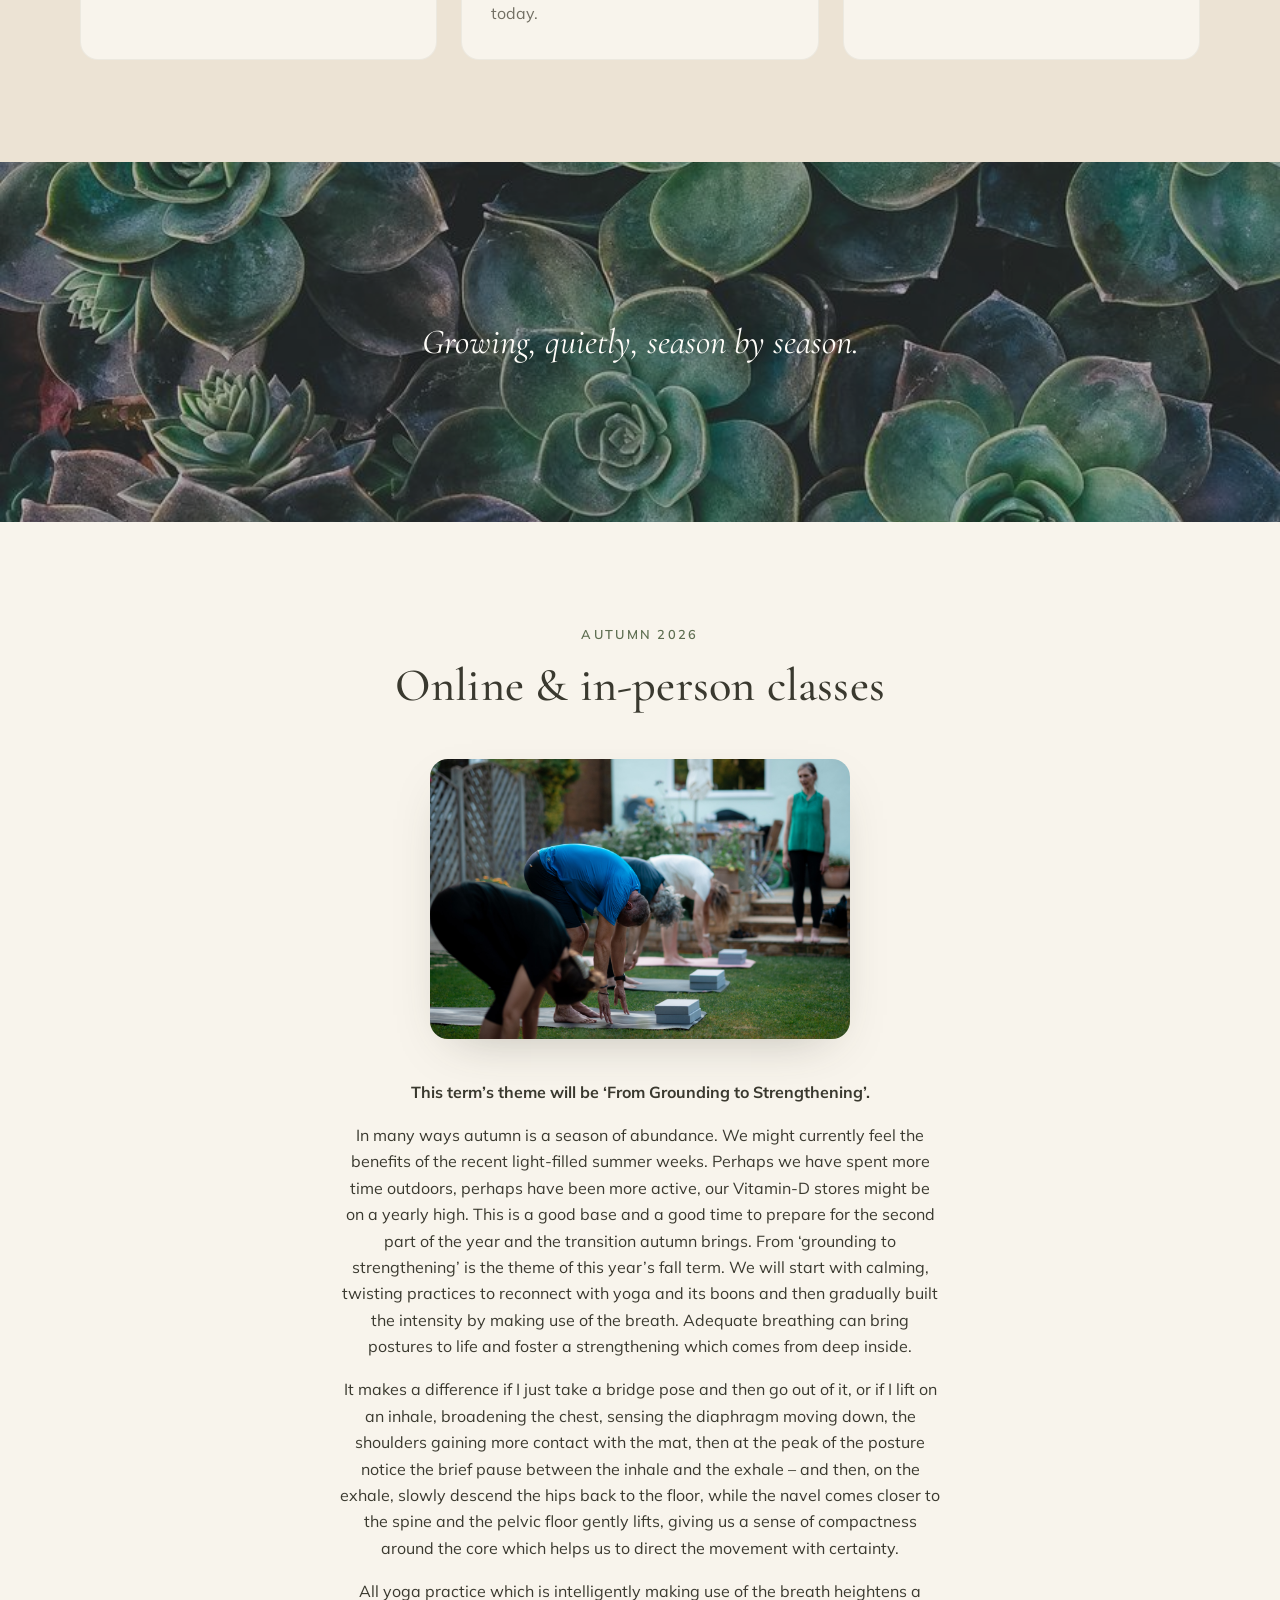
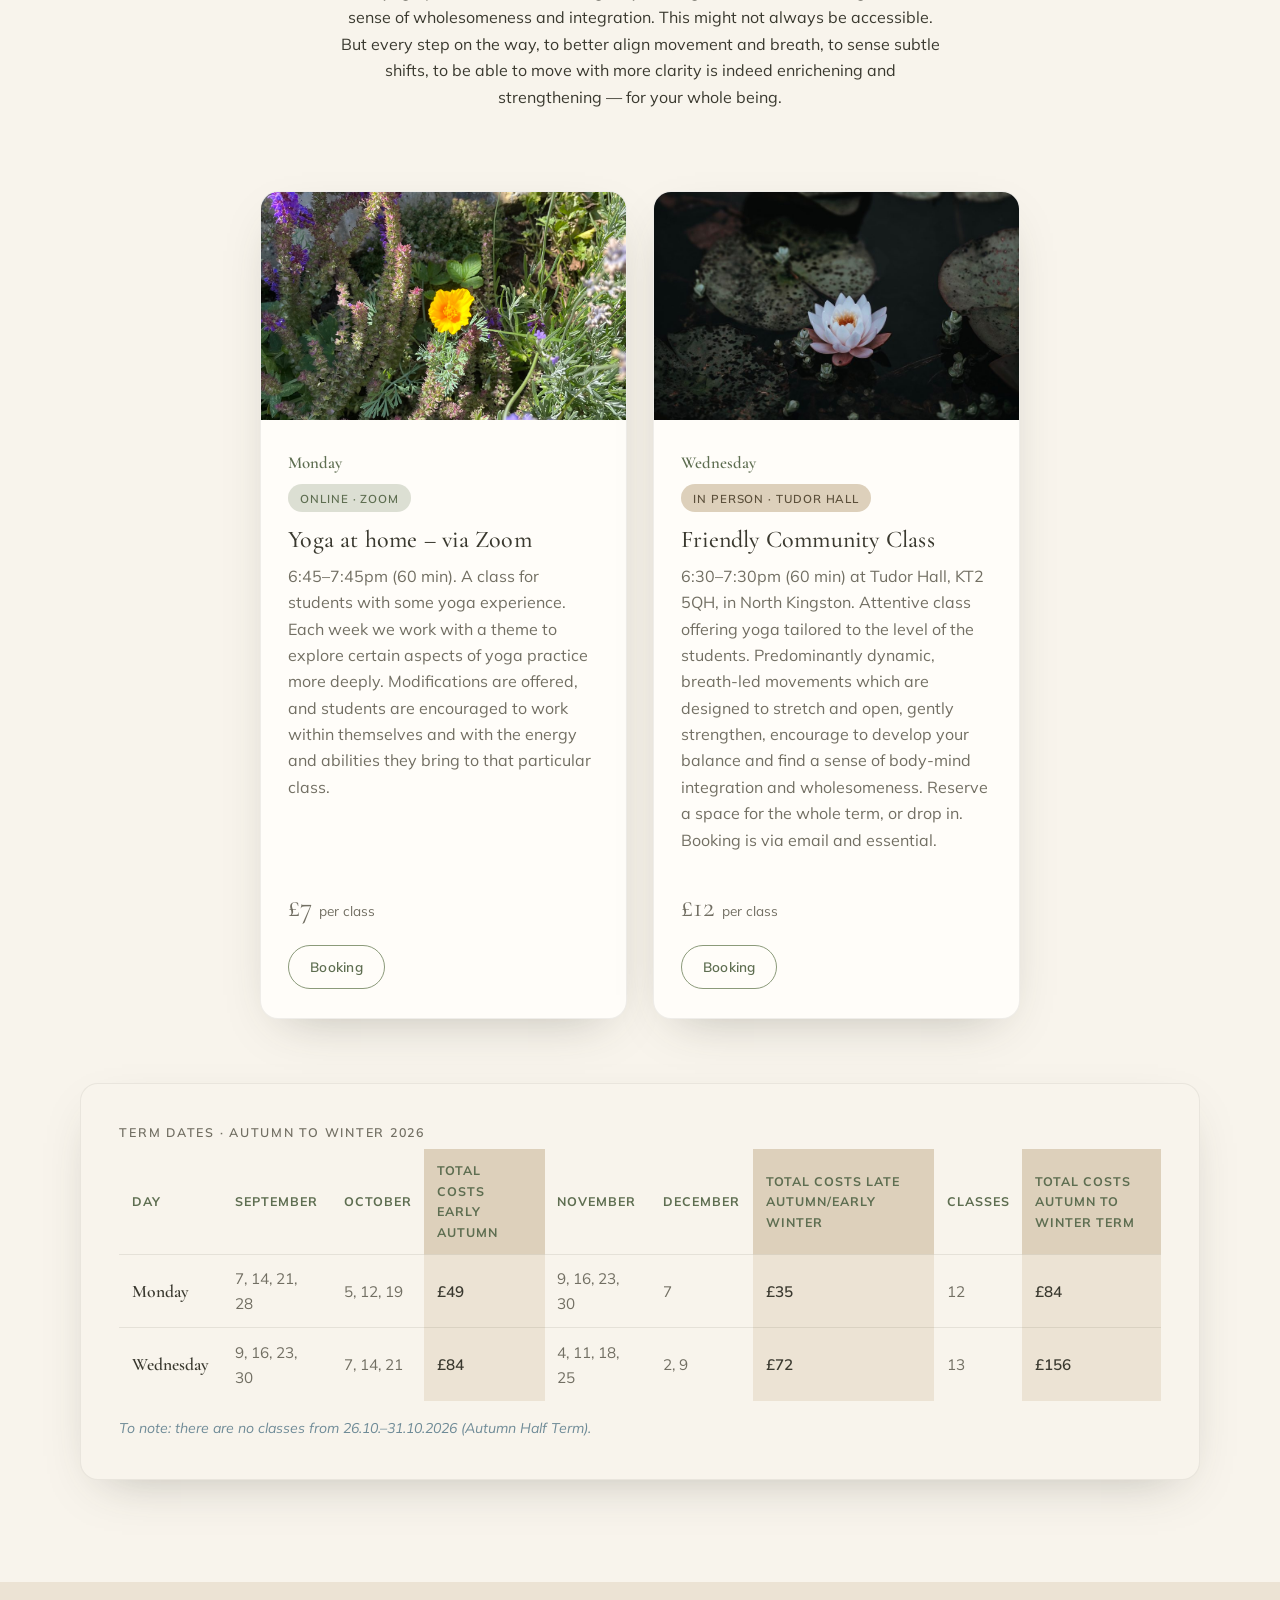
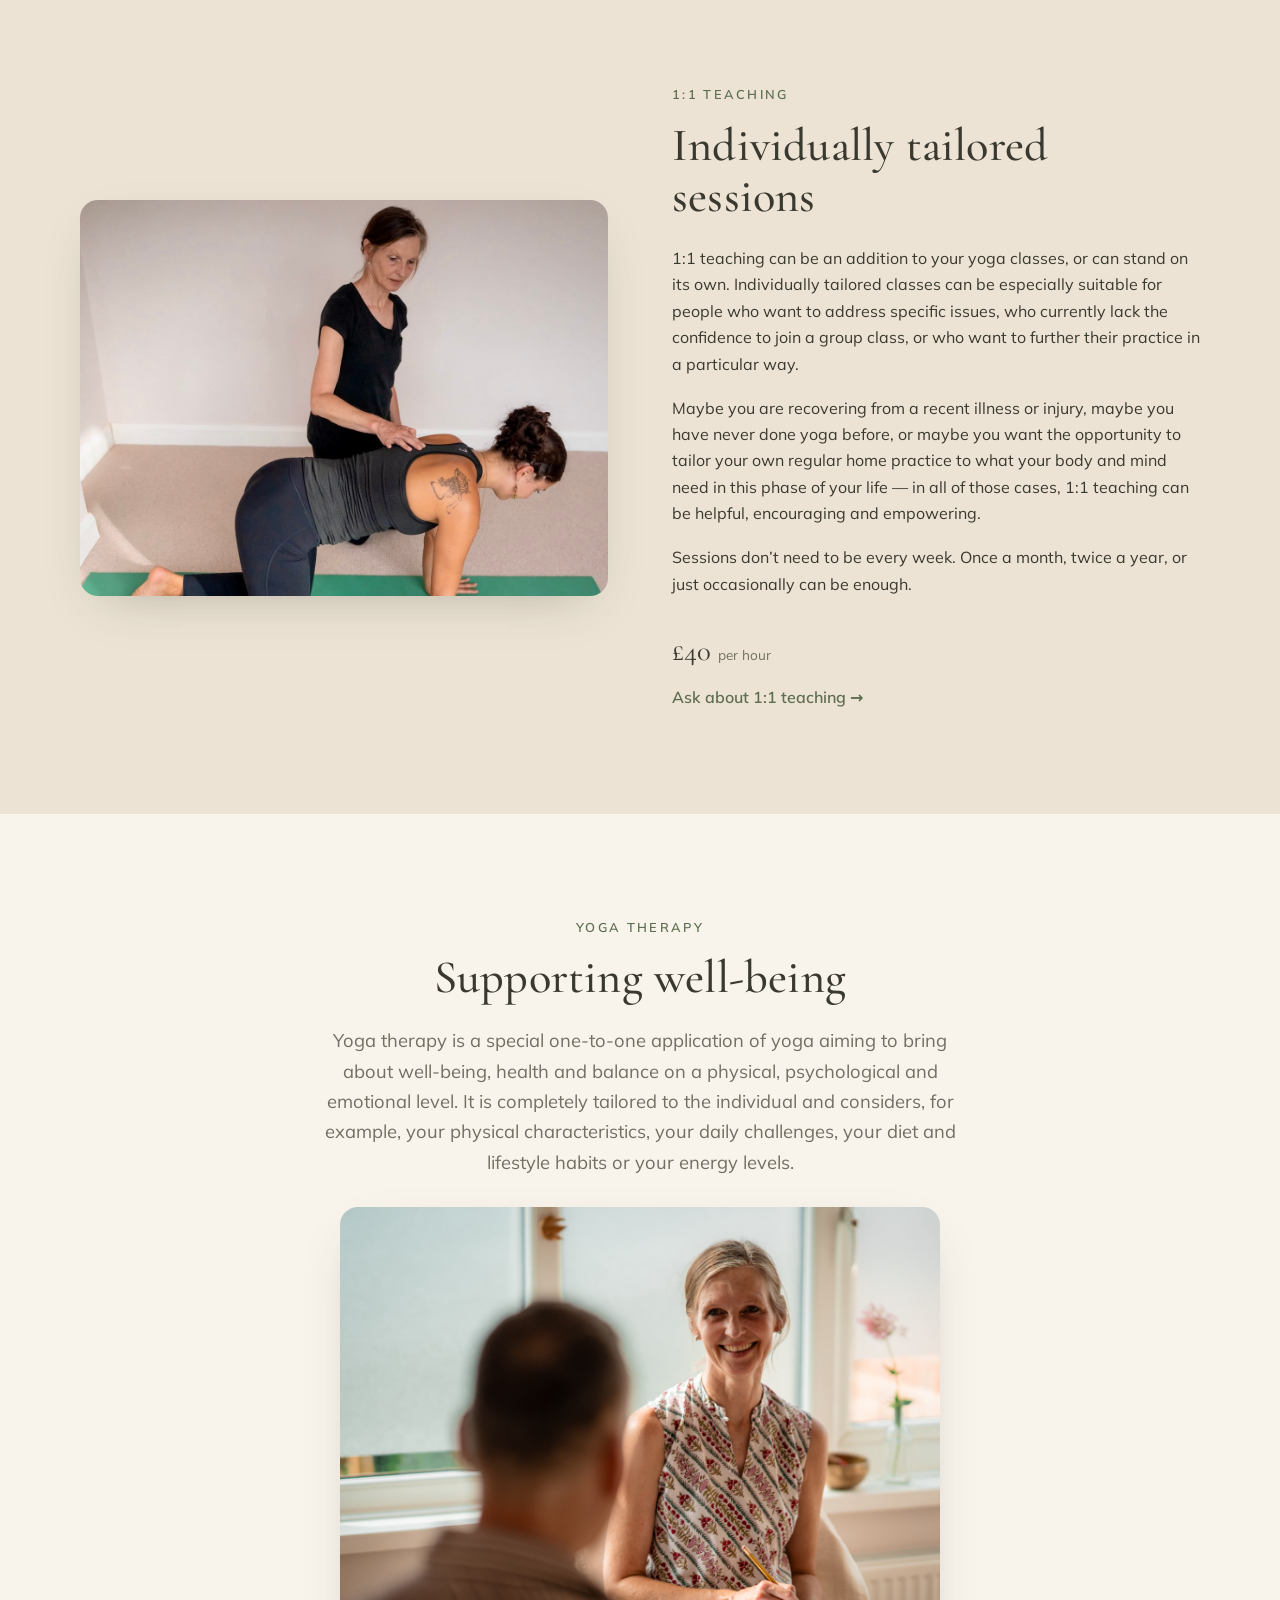
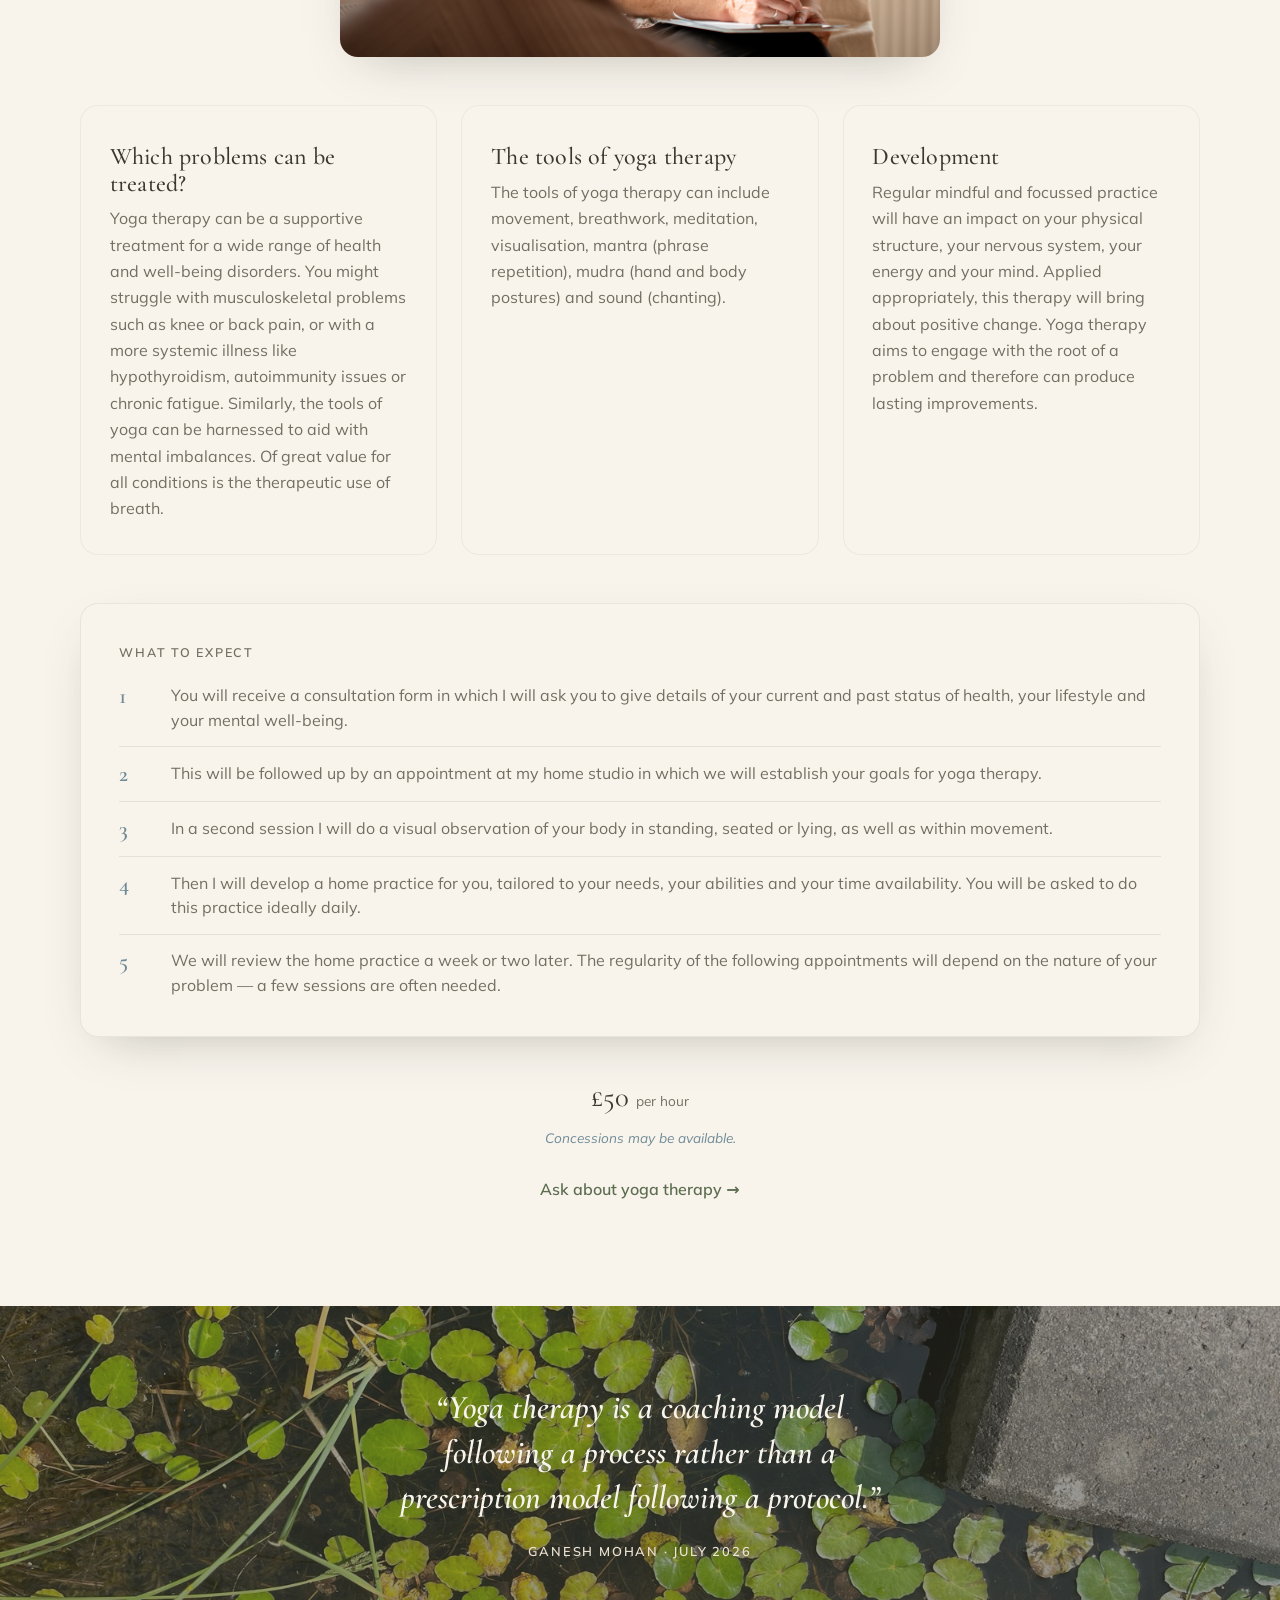
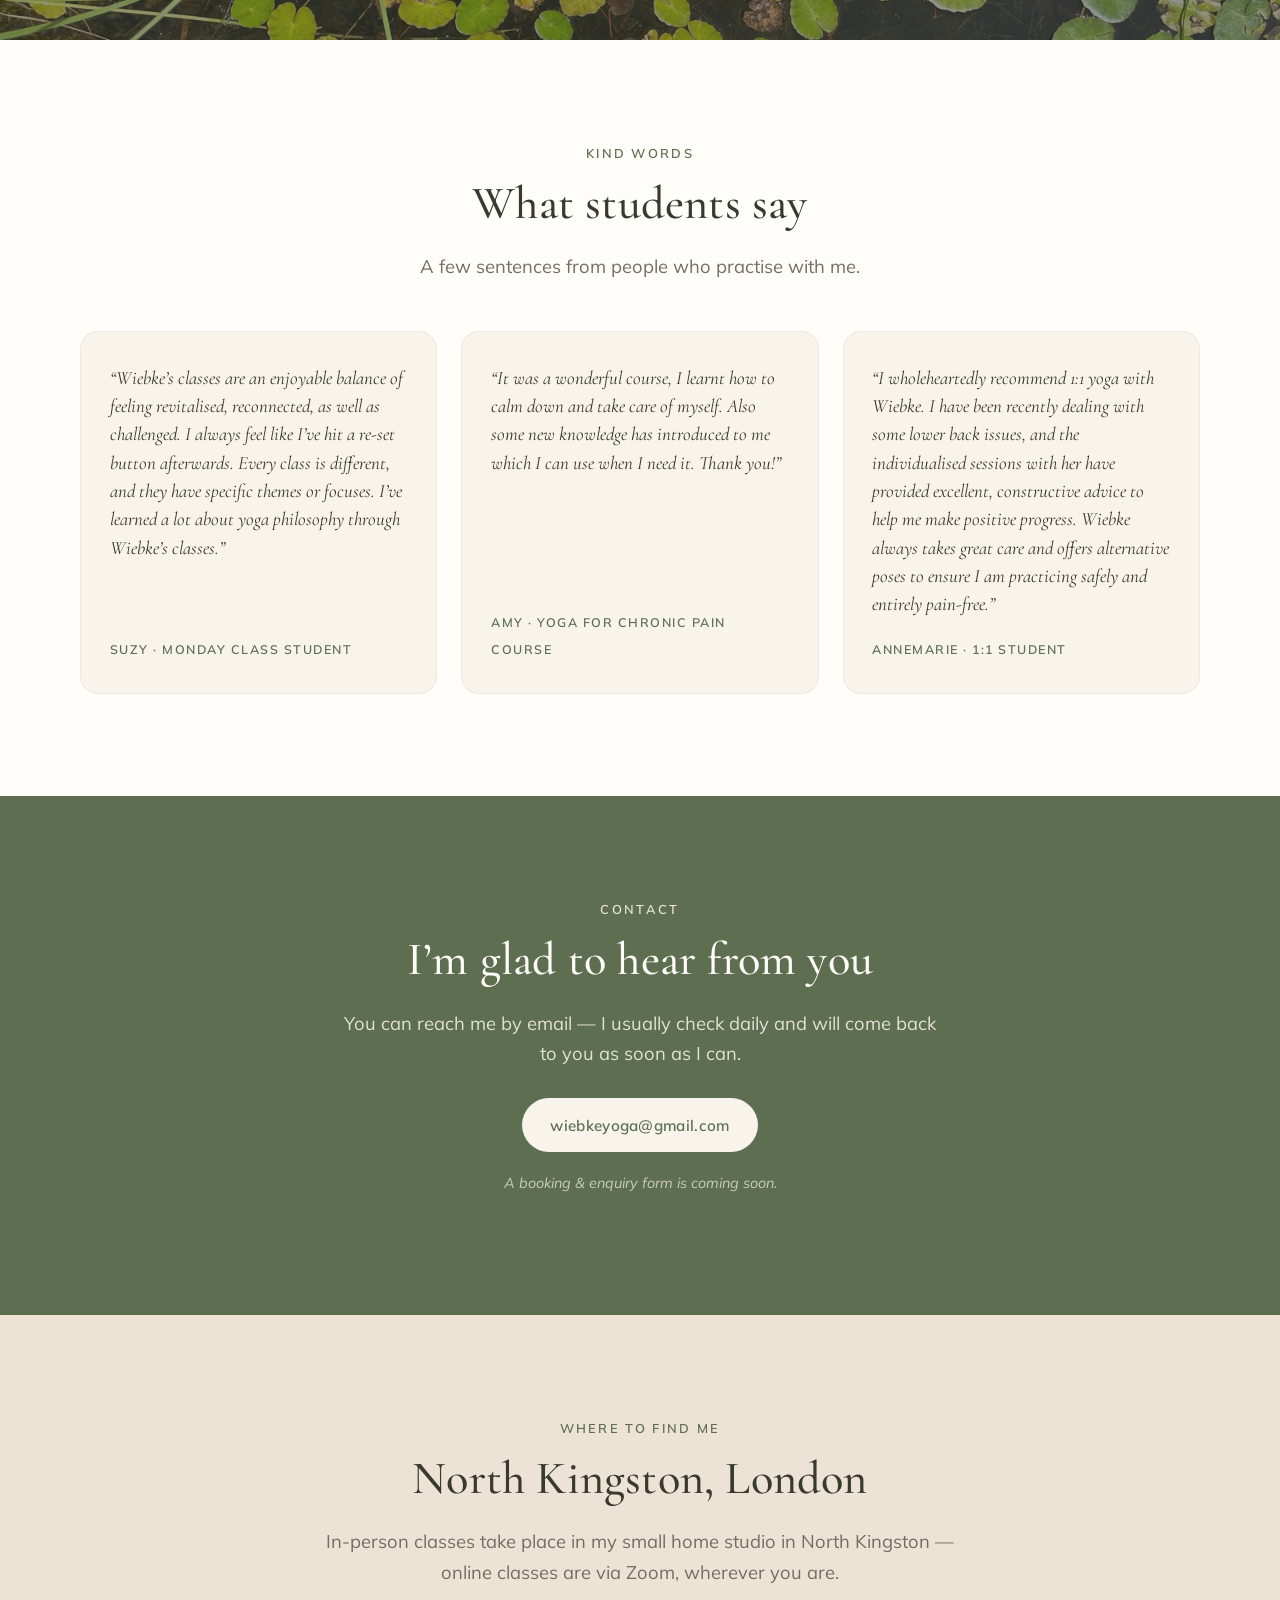
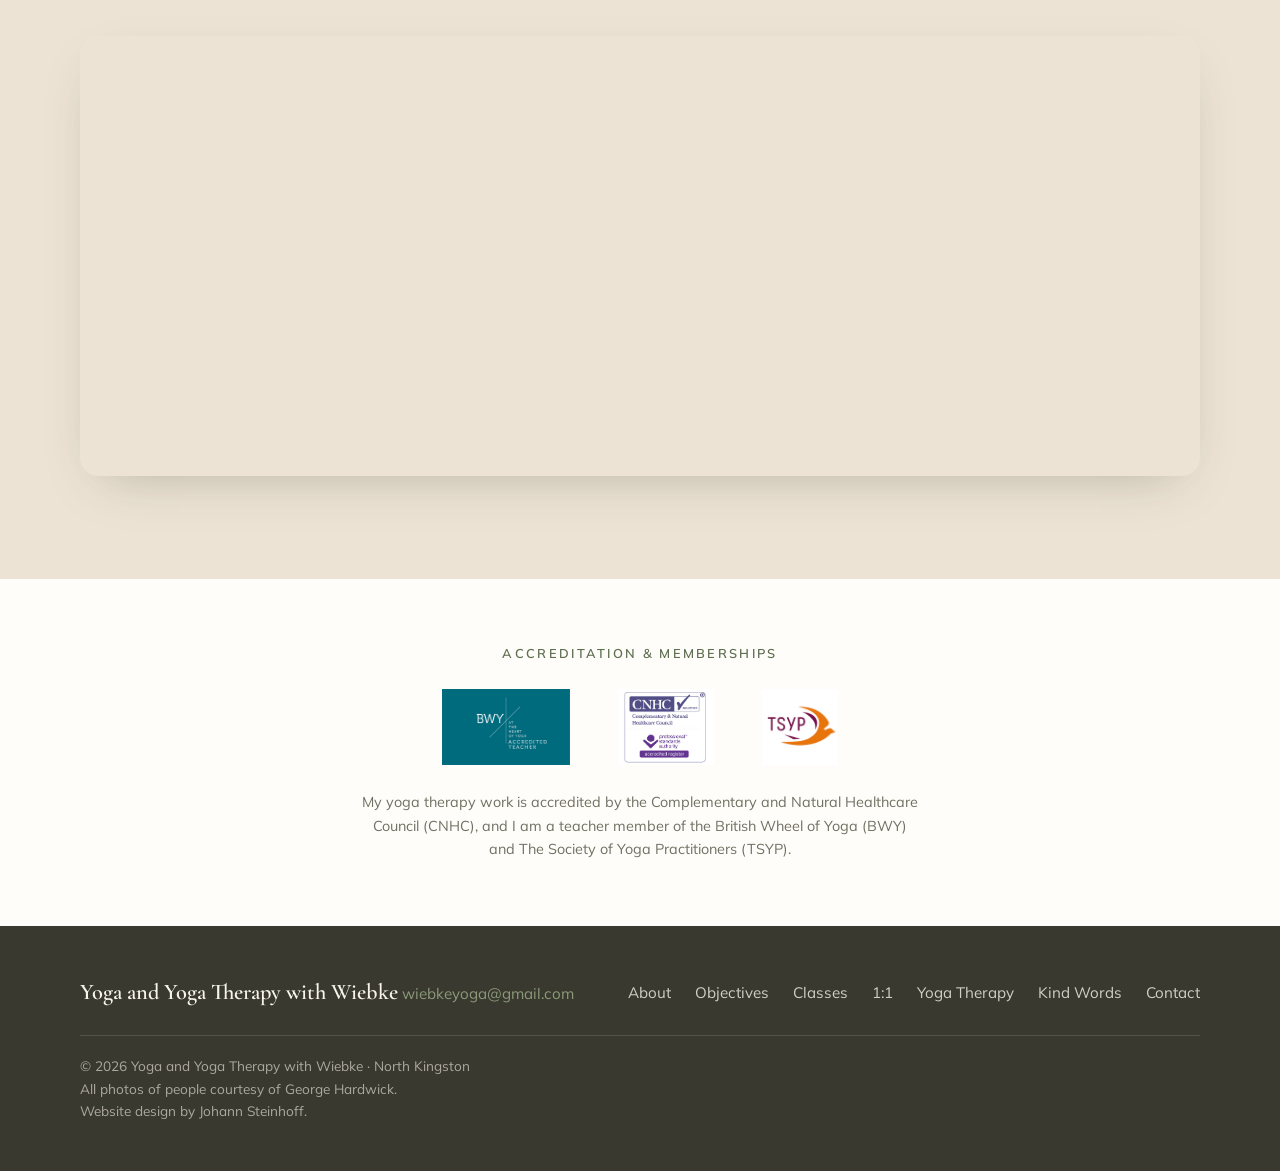
==== commit 5004d8b1: "Add files via upload" ====
--- a/index.html
+++ b/index.html
@@ -205,7 +205,7 @@
   <section class="section" id="classes">
     <div class="container">
       <div class="section-head">
-        <p class="eyebrow">Summer 2026</p>
+        <p class="eyebrow">Autumn 2026</p>
         <h2>Online &amp; in-person classes</h2>
       </div>
 
@@ -214,14 +214,10 @@
           <img src="assets/img/uttanasana-group.jpg" alt="A group class practising standing forward bend (uttanasana) in a garden" width="5120" height="3414" />
         </div>
         <div class="essay-text">
-          <p>Dear students,</p>
-          <p>The summer shows clear signs of cooling down and seems at the cusp of turning into the autumnal season with its more amber and golden hues and colder nights. Normally this is the part of the year where nature is in abundance, with the grains being harvested, trees exhibiting heavy branches full of fruit, hedges calling with berries, markets being full of local vegetable produce. However, this summer has been very warm and agricultural yields have been affected.</p>
-          <p>How do you feel at the end of summer? Has the light and warmth invigorated you? Did you cope well with the heat? Are you still craving activity or do you feel some yearning for more slowness?</p>
-          <p>Late summer is a time of transitioning and as always yoga can help us to navigate it with awareness. How am I in late summer 2026? How do I want to move forward? What have I gained and what do I lack?</p>
-          <p>Our first classes in the new yoga term will engage with the earth element, with grounding, standing postures, with the feet and the legs, as well as with the core and finding balance.</p>
-          <p>I am looking forward to practising with you.</p>
-          <p>Wiebke</p>
-          <p>X</p>
+          <p><strong>This term’s theme will be ‘From Grounding to Strengthening’.</strong></p>
+          <p>In many ways autumn is a season of abundance. We might currently feel the benefits of the recent light-filled summer weeks. Perhaps we have spent more time outdoors, perhaps have been more active, our Vitamin-D stores might be on a yearly high. This is a good base and a good time to prepare for the second part of the year and the transition autumn brings. From ‘grounding to strengthening’ is the theme of this year’s fall term. We will start with calming, twisting practices to reconnect with yoga and its boons and then gradually built the intensity by making use of the breath. Adequate breathing can bring postures to life and foster a strengthening which comes from deep inside.</p>
+          <p>It makes a difference if I just take a bridge pose and then go out of it, or if I lift on an inhale, broadening the chest, sensing the diaphragm moving down, the shoulders gaining more contact with the mat, then at the peak of the posture notice the brief pause between the inhale and the exhale – and then, on the exhale, slowly descend the hips back to the floor, while the navel comes closer to the spine and the pelvic floor gently lifts, giving us a sense of compactness around the core which helps us to direct the movement with certainty.</p>
+          <p>All yoga practice which is intelligently making use of the breath heightens a sense of wholesomeness and integration. This might not always be accessible. But every step on the way, to better align movement and breath, to sense subtle shifts, to be able to move with more clarity is indeed enrichening and strengthening — for your whole being.</p>
         </div>
       </div>
 
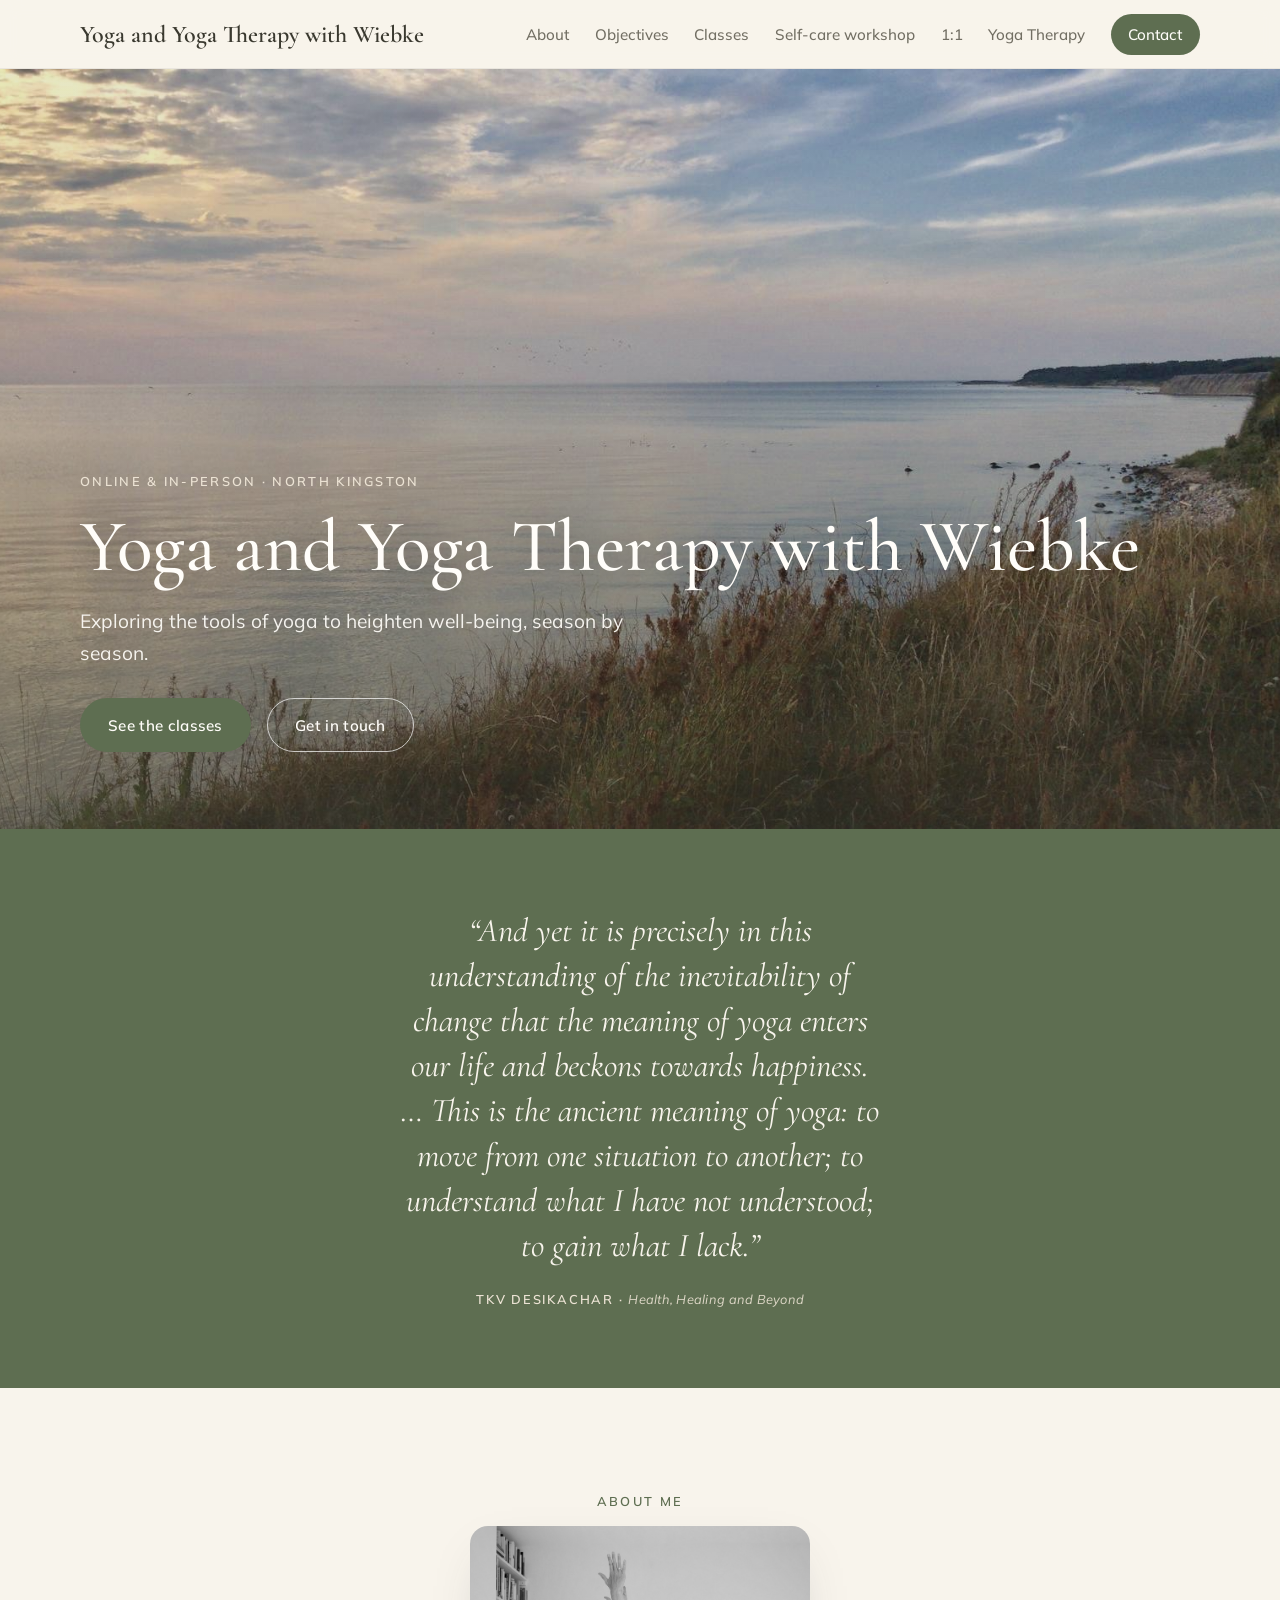
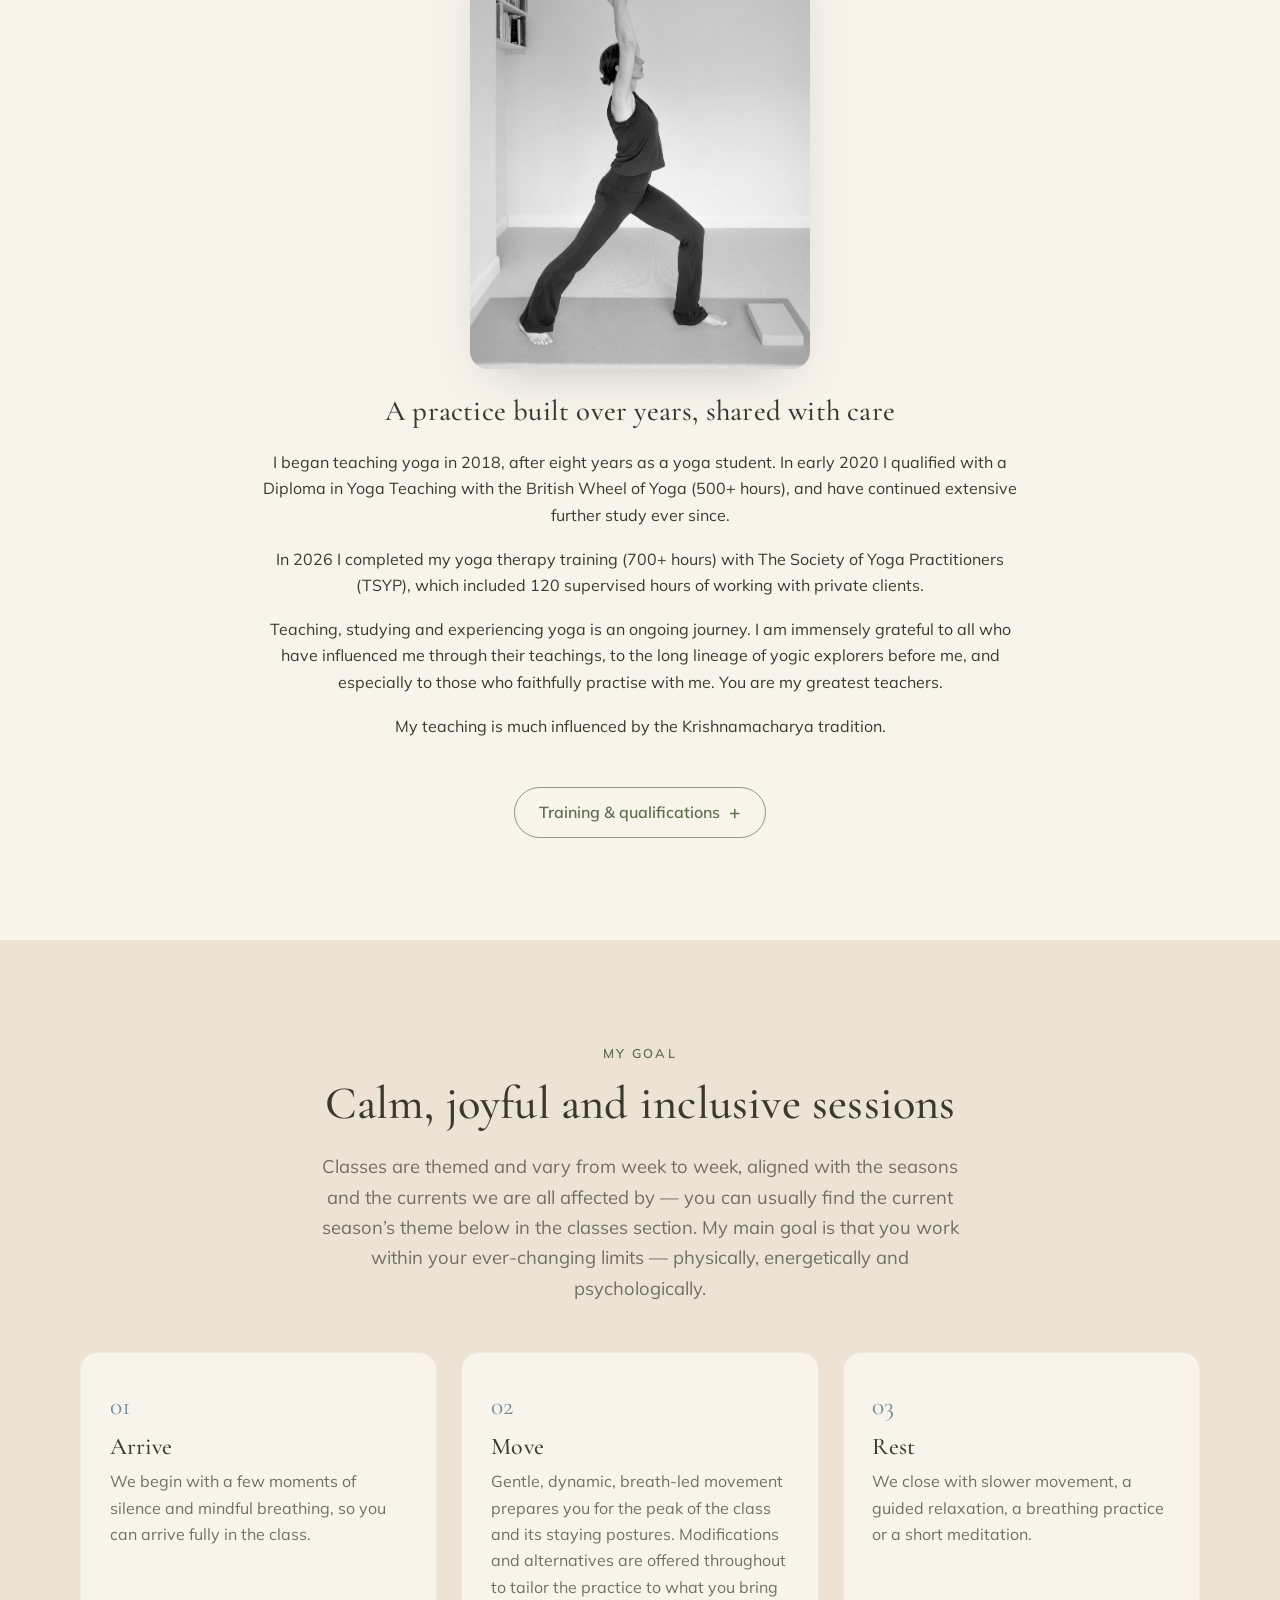
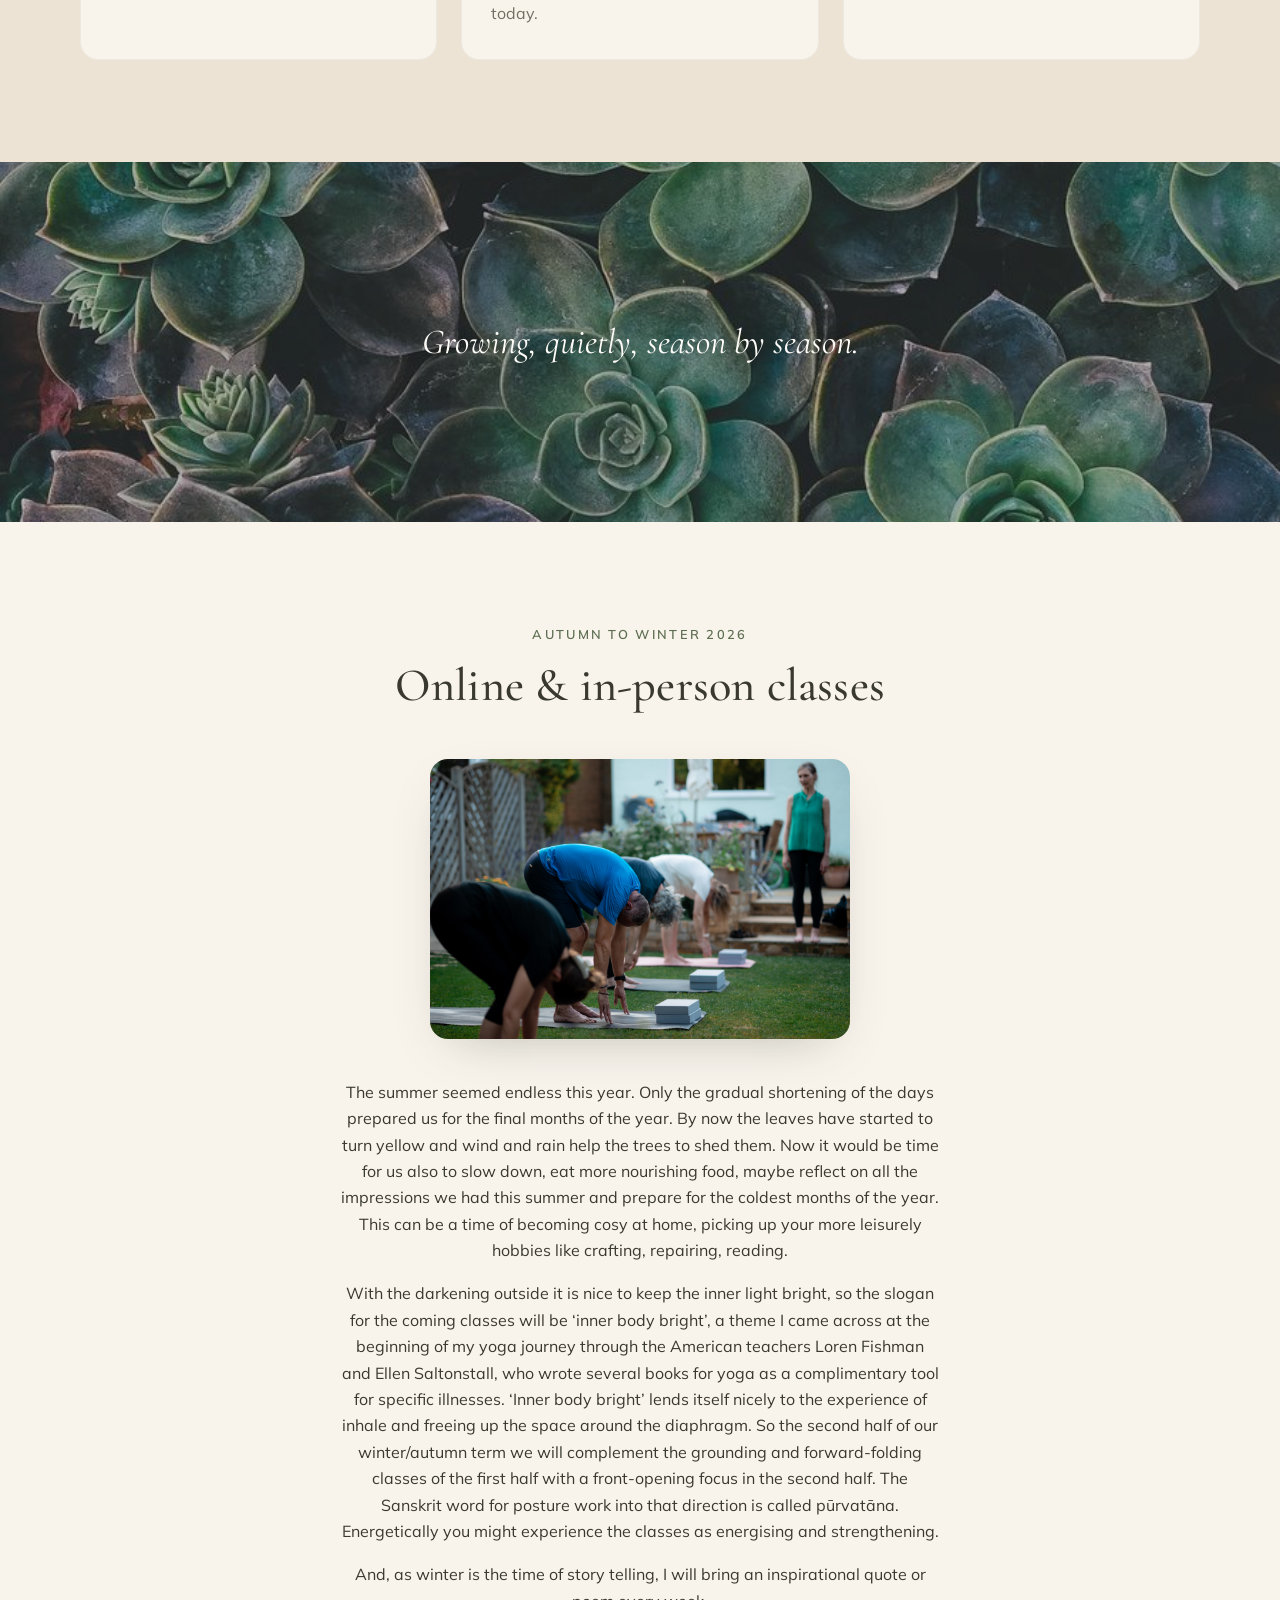
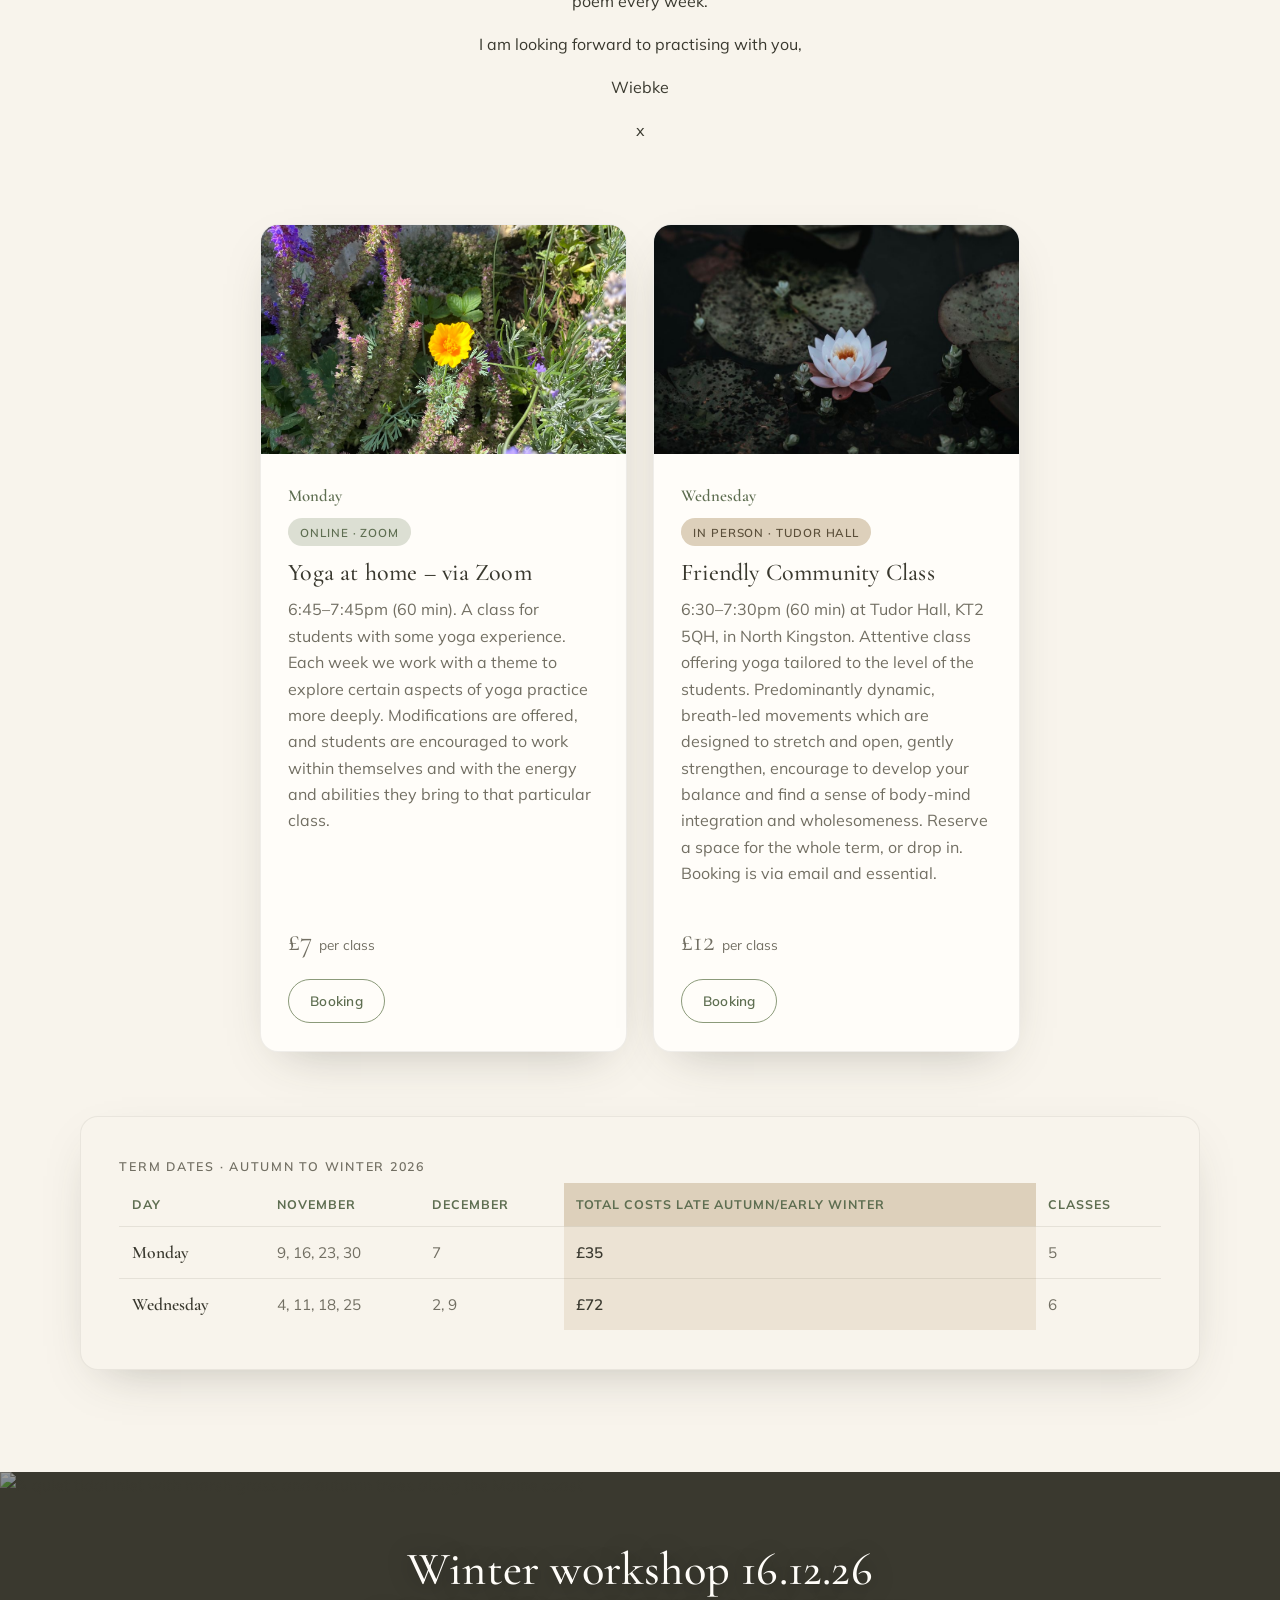
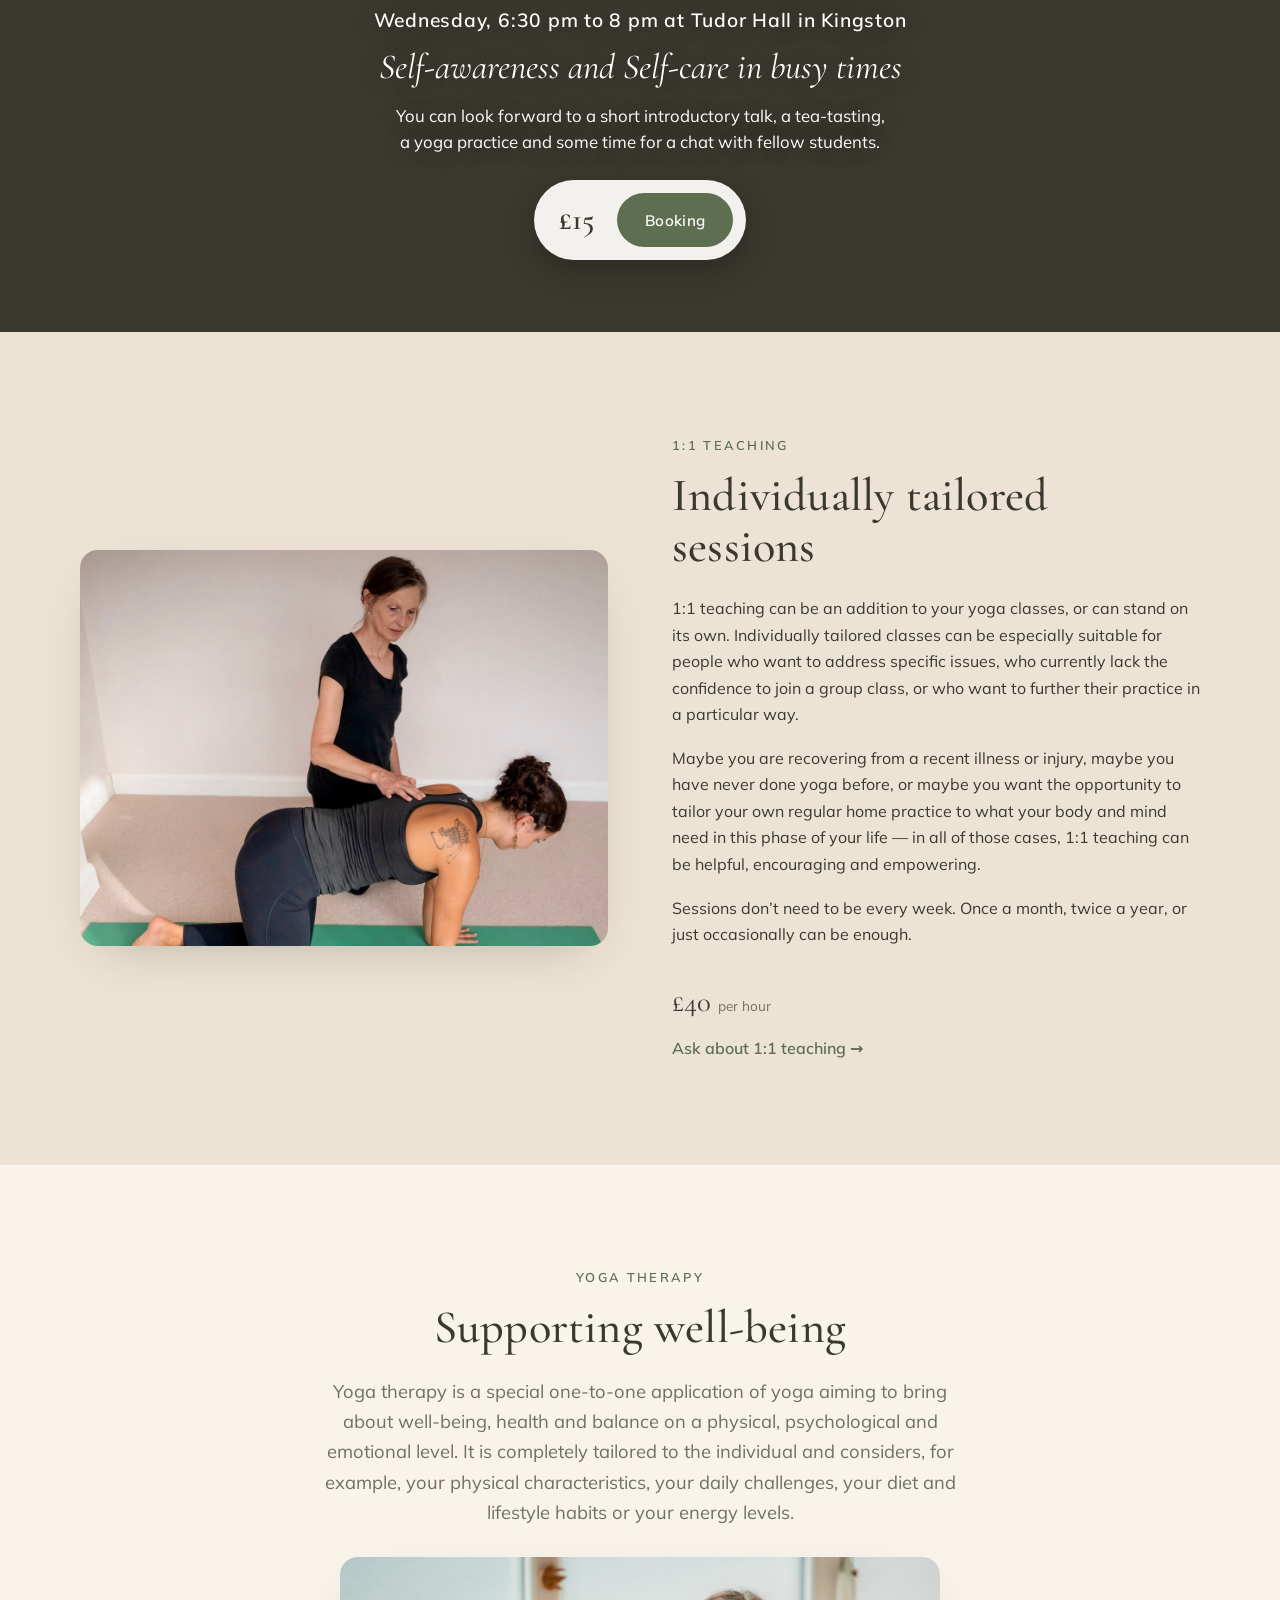
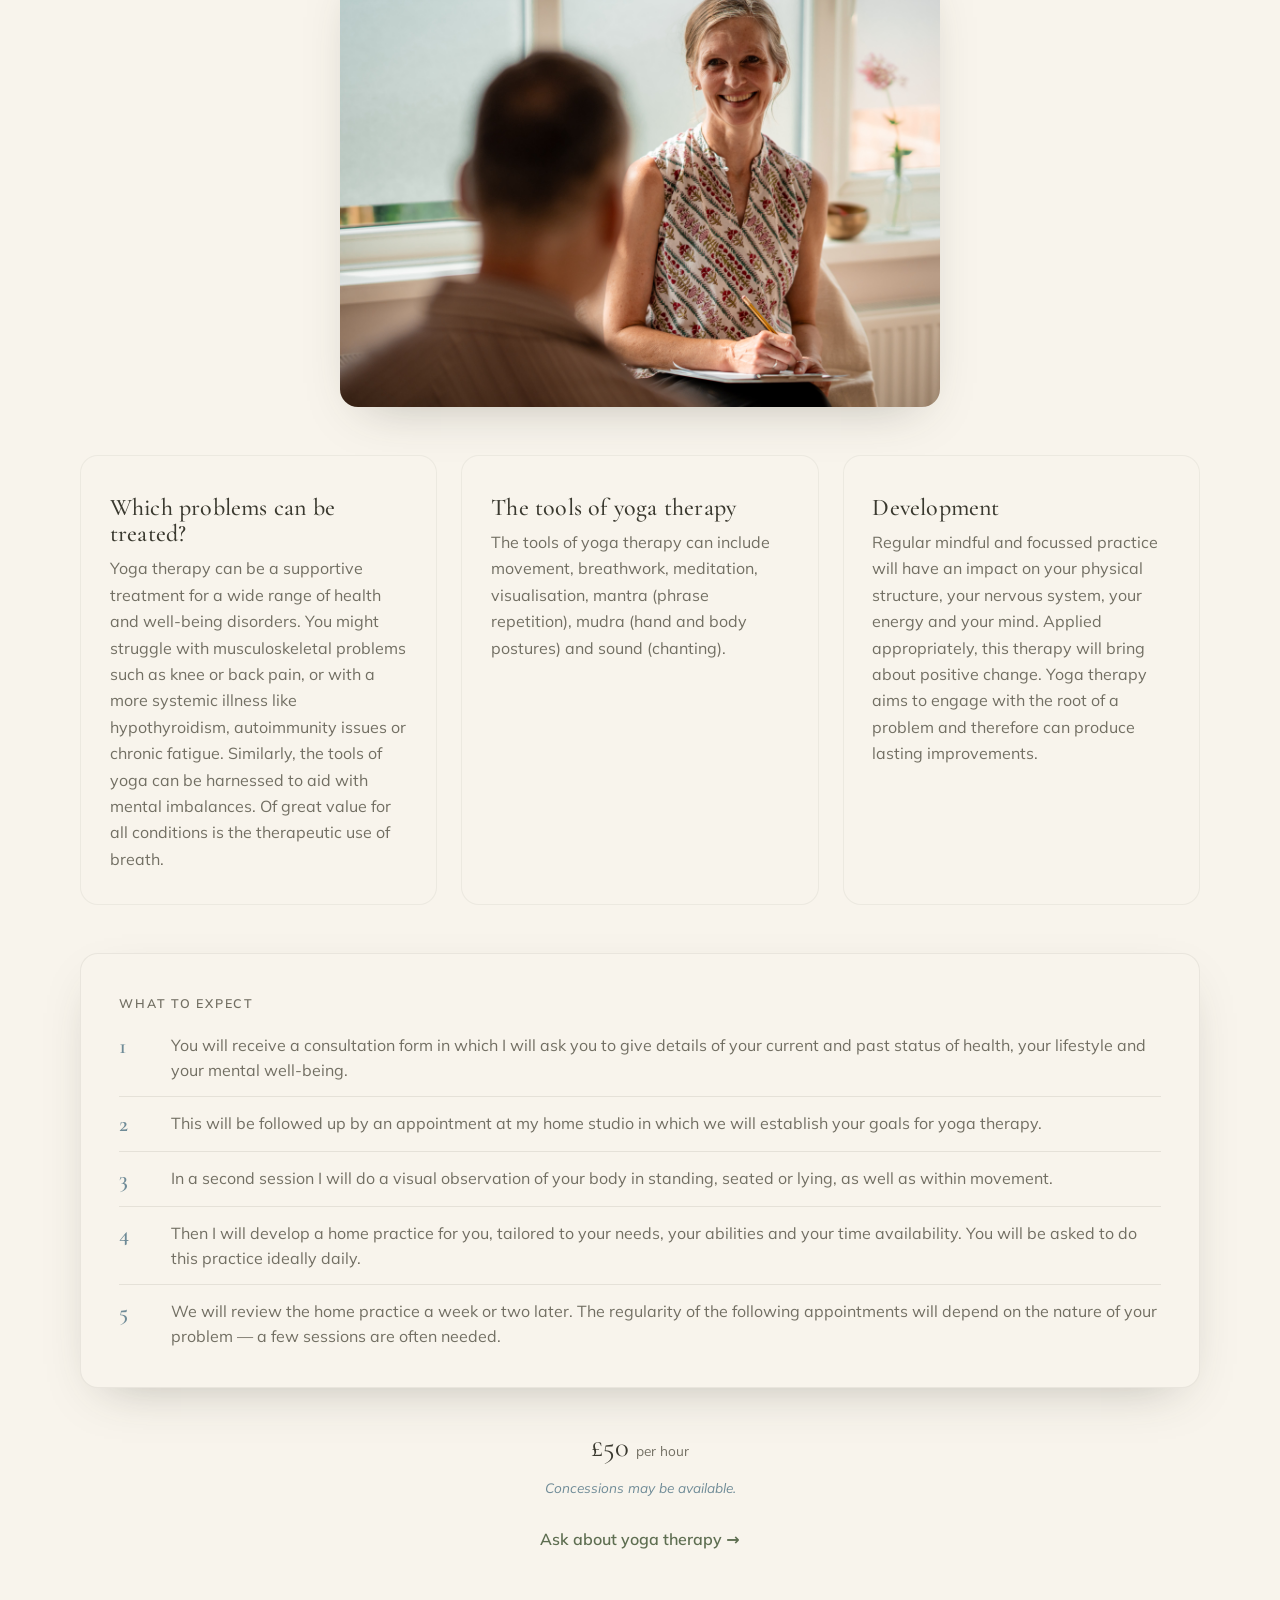
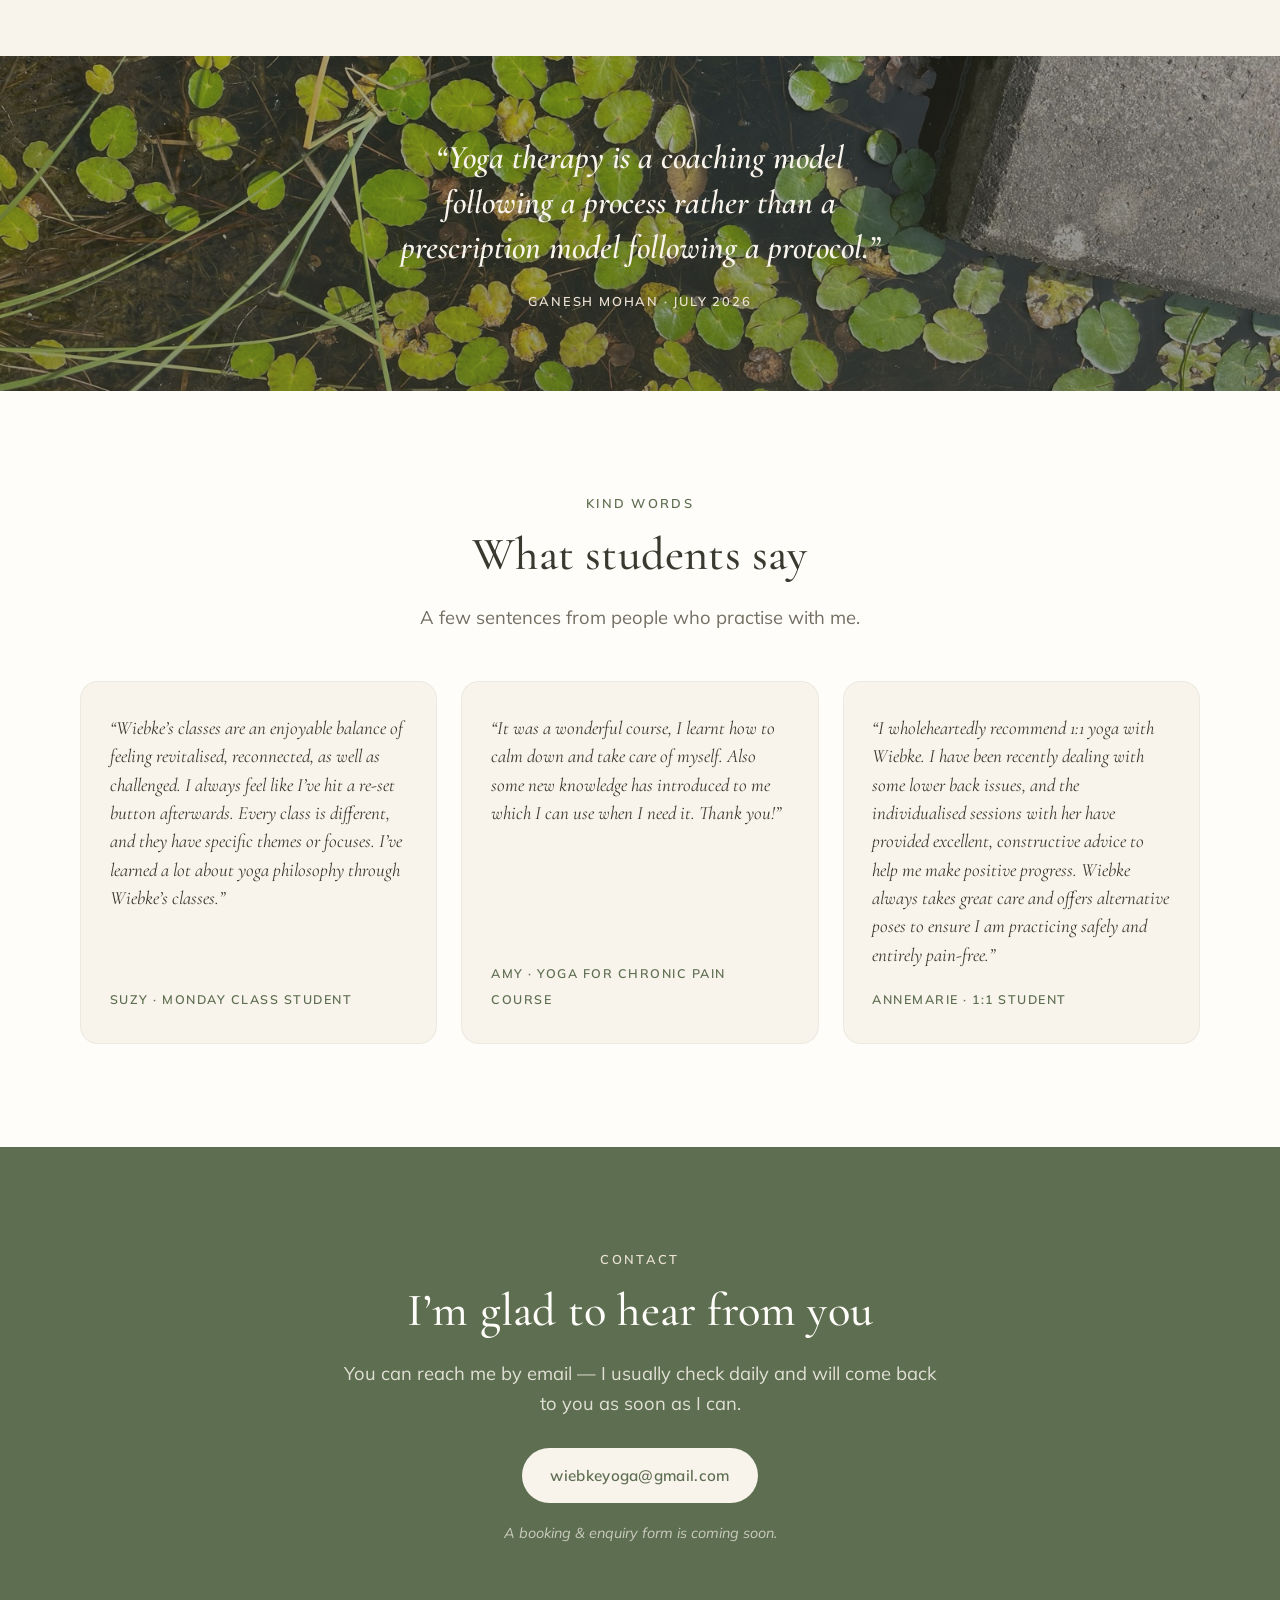
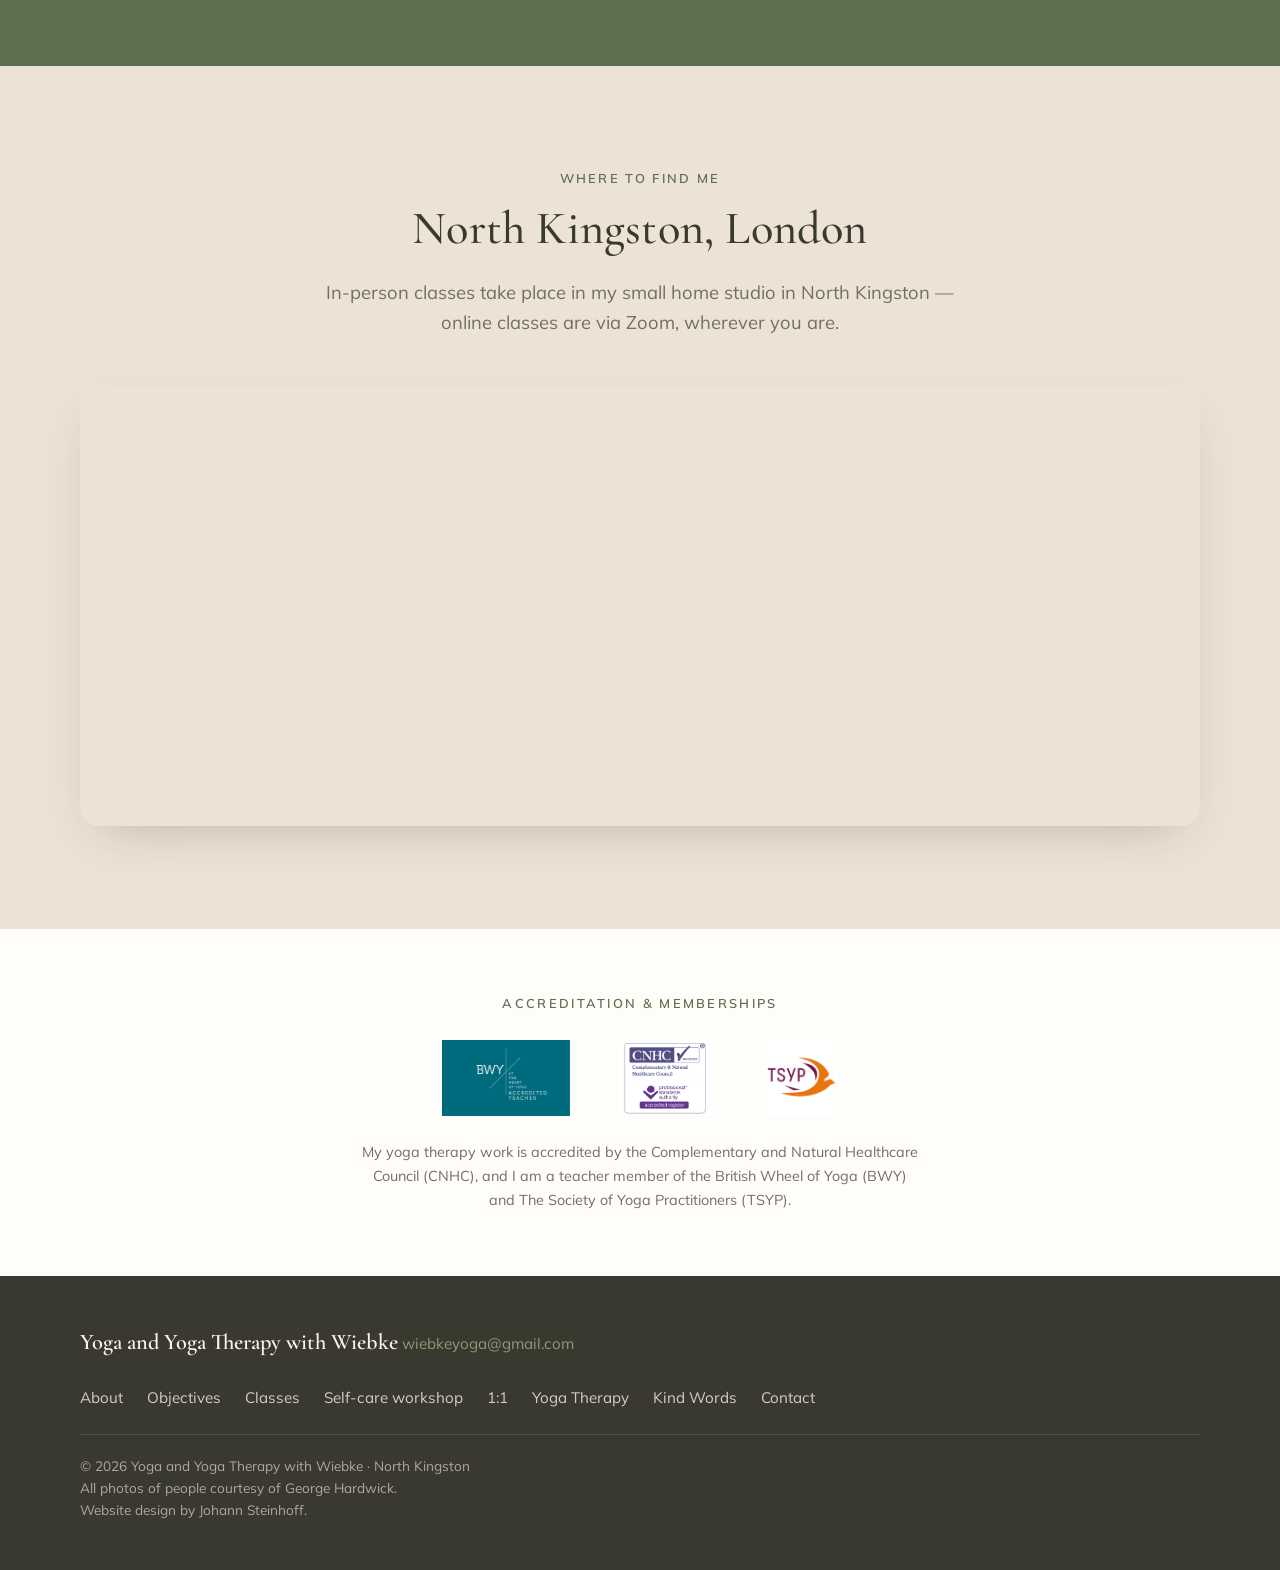
==== commit 301af0c7: "Add files via upload" ====
--- a/index.html
+++ b/index.html
@@ -63,7 +63,7 @@
   <link rel="preconnect" href="https://fonts.googleapis.com" />
   <link rel="preconnect" href="https://fonts.gstatic.com" crossorigin />
   <link href="https://fonts.googleapis.com/css2?family=Cormorant+Garamond:ital,wght@0,400;0,500;0,600;1,400&family=Mulish:wght@300;400;500;600&display=swap" rel="stylesheet" />
-  <link rel="stylesheet" href="css/styles.css?v=19" />
+  <link rel="stylesheet" href="css/styles.css?v=25" />
 </head>
 <body>
   <!-- Header / Nav -->
@@ -79,6 +79,7 @@
         <a href="#about">About</a>
         <a href="#objectives">Objectives</a>
         <a href="#classes">Classes</a>
+        <a href="#workshop">Self-care workshop</a>
         <a href="#oneonone">1:1</a>
         <a href="#therapy">Yoga Therapy</a>
         <a class="nav-cta" href="#contact" data-email-trigger>Contact</a>
@@ -205,7 +206,7 @@
   <section class="section" id="classes">
     <div class="container">
       <div class="section-head">
-        <p class="eyebrow">Autumn 2026</p>
+        <p class="eyebrow">Autumn to Winter 2026</p>
         <h2>Online &amp; in-person classes</h2>
       </div>
 
@@ -214,10 +215,12 @@
           <img src="assets/img/uttanasana-group.jpg" alt="A group class practising standing forward bend (uttanasana) in a garden" width="5120" height="3414" />
         </div>
         <div class="essay-text">
-          <p><strong>This term’s theme will be ‘From Grounding to Strengthening’.</strong></p>
-          <p>In many ways autumn is a season of abundance. We might currently feel the benefits of the recent light-filled summer weeks. Perhaps we have spent more time outdoors, perhaps have been more active, our Vitamin-D stores might be on a yearly high. This is a good base and a good time to prepare for the second part of the year and the transition autumn brings. From ‘grounding to strengthening’ is the theme of this year’s fall term. We will start with calming, twisting practices to reconnect with yoga and its boons and then gradually built the intensity by making use of the breath. Adequate breathing can bring postures to life and foster a strengthening which comes from deep inside.</p>
-          <p>It makes a difference if I just take a bridge pose and then go out of it, or if I lift on an inhale, broadening the chest, sensing the diaphragm moving down, the shoulders gaining more contact with the mat, then at the peak of the posture notice the brief pause between the inhale and the exhale – and then, on the exhale, slowly descend the hips back to the floor, while the navel comes closer to the spine and the pelvic floor gently lifts, giving us a sense of compactness around the core which helps us to direct the movement with certainty.</p>
-          <p>All yoga practice which is intelligently making use of the breath heightens a sense of wholesomeness and integration. This might not always be accessible. But every step on the way, to better align movement and breath, to sense subtle shifts, to be able to move with more clarity is indeed enrichening and strengthening — for your whole being.</p>
+          <p>The summer seemed endless this year. Only the gradual shortening of the days prepared us for the final months of the year. By now the leaves have started to turn yellow and wind and rain help the trees to shed them. Now it would be time for us also to slow down, eat more nourishing food, maybe reflect on all the impressions we had this summer and prepare for the coldest months of the year. This can be a time of becoming cosy at home, picking up your more leisurely hobbies like crafting, repairing, reading.</p>
+          <p>With the darkening outside it is nice to keep the inner light bright, so the slogan for the coming classes will be ‘inner body bright’, a theme I came across at the beginning of my yoga journey through the American teachers Loren Fishman and Ellen Saltonstall, who wrote several books for yoga as a complimentary tool for specific illnesses. ‘Inner body bright’ lends itself nicely to the experience of inhale and freeing up the space around the diaphragm. So the second half of our winter/autumn term we will complement the grounding and forward-folding classes of the first half with a front-opening focus in the second half. The Sanskrit word for posture work into that direction is called pūrvatāna. Energetically you might experience the classes as energising and strengthening.</p>
+          <p>And, as winter is the time of story telling, I will bring an inspirational quote or poem every week.</p>
+          <p>I am looking forward to practising with you,</p>
+          <p>Wiebke</p>
+          <p>x</p>
         </div>
       </div>
 
@@ -253,23 +256,32 @@
             <thead>
               <tr>
                 <th scope="col">Day</th>
-                <th scope="col">September</th>
-                <th scope="col">October</th>
-                <th scope="col" class="col-cost">Total costs early autumn</th>
                 <th scope="col">November</th>
                 <th scope="col">December</th>
                 <th scope="col" class="col-cost">Total costs late autumn/early winter</th>
                 <th scope="col">Classes</th>
-                <th scope="col" class="col-cost">Total costs autumn to winter term</th>
               </tr>
             </thead>
             <tbody>
-              <tr><th scope="row">Monday</th><td>7, 14, 21, 28</td><td>5, 12, 19</td><td class="col-cost">£49</td><td>9, 16, 23, 30</td><td>7</td><td class="col-cost">£35</td><td>12</td><td class="col-cost">£84</td></tr>
-              <tr><th scope="row">Wednesday</th><td>9, 16, 23, 30</td><td>7, 14, 21</td><td class="col-cost">£84</td><td>4, 11, 18, 25</td><td>2, 9</td><td class="col-cost">£72</td><td>13</td><td class="col-cost">£156</td></tr>
+              <tr><th scope="row">Monday</th><td>9, 16, 23, 30</td><td>7</td><td class="col-cost">£35</td><td>5</td></tr>
+              <tr><th scope="row">Wednesday</th><td>4, 11, 18, 25</td><td>2, 9</td><td class="col-cost">£72</td><td>6</td></tr>
             </tbody>
           </table>
-        </div>
-        <p class="table-note">To note: there are no classes from 26.10.–31.10.2026 (Autumn Half Term).</p>
+        </div>      </div>
+    </div>
+  </section>
+
+  <!-- Winter workshop -->
+  <section class="workshop-band" id="workshop">
+    <img src="assets/img/maine-seaside.jpg" alt="A quiet tidal inlet with marsh grass and autumn trees along the Maine coast" width="1800" height="1350" loading="lazy" />
+    <div class="workshop-overlay">
+      <h2>Winter workshop 16.12.26</h2>
+      <p class="workshop-when">Wednesday, 6:30 pm to 8 pm at Tudor Hall in Kingston</p>
+      <p class="workshop-theme">Self-awareness and Self-care in busy times</p>
+      <p class="workshop-desc">You can look forward to a short introductory talk, a tea-tasting, a yoga practice and some time for a chat with fellow students.</p>
+      <div class="workshop-inlay">
+        <p class="workshop-cost">£15</p>
+        <a class="btn btn-primary" href="mailto:wiebkeyoga@gmail.com" data-email-trigger>Booking</a>
       </div>
     </div>
   </section>
@@ -425,6 +437,7 @@
         <a href="#about">About</a>
         <a href="#objectives">Objectives</a>
         <a href="#classes">Classes</a>
+        <a href="#workshop">Self-care workshop</a>
         <a href="#oneonone">1:1</a>
         <a href="#therapy">Yoga Therapy</a>
         <a href="#kindwords">Kind Words</a>
--- a/css/styles.css
+++ b/css/styles.css
@@ -85,6 +85,12 @@
 .site-nav { display: flex; align-items: center; gap: 1.6rem; }
 .site-nav a { font-size: .95rem; font-weight: 500; color: var(--muted); transition: color .2s; }
 .site-nav a:hover { color: var(--ink); }
+.site-nav a { white-space: nowrap; }
+@media (min-width: 861px) and (max-width: 1100px) {
+  .site-nav { gap: 1rem; }
+  .site-nav a { font-size: .88rem; }
+  .brand-name { font-size: 1.3rem; }
+}
 .nav-cta { background: var(--sage-deep); color: var(--white) !important; padding: .5rem 1.1rem; border-radius: 999px; }
 .nav-cta:hover { background: var(--ink); }
 
@@ -286,7 +292,7 @@
 /* Term dates table */
 .term-dates { margin-top: clamp(2.5rem, 5vw, 4rem); }
 .table-scroll { overflow-x: auto; }
-.term-dates table { width: 100%; border-collapse: collapse; font-size: .95rem; min-width: 860px; }
+.term-dates table { width: 100%; border-collapse: collapse; font-size: .95rem; min-width: 540px; }
 .term-dates th, .term-dates td { padding: .7rem .8rem; text-align: left; border-bottom: 1px solid rgba(58,57,47,.1); }
 .term-dates thead th { font-size: .78rem; letter-spacing: .08em; text-transform: uppercase; color: var(--sage-deep); }
 .term-dates tbody th { font-family: var(--serif); font-size: 1.1rem; font-weight: 600; color: var(--ink); white-space: nowrap; }
@@ -302,6 +308,17 @@
 .image-band img { width: 100%; height: 100%; object-fit: cover; }
 .image-band-overlay { position: absolute; inset: 0; display: grid; place-items: center; background: rgba(58,57,47,.32); }
 .image-band-overlay p { margin: 0; font-family: var(--serif); font-style: italic; font-size: clamp(1.4rem, 3vw, 2.2rem); color: var(--white); text-align: center; padding: 0 1.5rem; text-shadow: 0 2px 24px rgba(0,0,0,.3); }
+
+.workshop-band { position: relative; min-height: clamp(320px, 42vw, 460px); overflow: hidden; background: var(--ink); display: grid; }
+.workshop-band img { position: absolute; inset: 0; width: 100%; height: 100%; object-fit: cover; object-position: center 60%; }
+.workshop-overlay { grid-area: 1 / 1; z-index: 1; display: flex; flex-direction: column; align-items: center; justify-content: center; text-align: center; gap: .6rem; padding: 2.5rem 1.5rem; background: linear-gradient(180deg, rgba(58,57,47,.5) 0%, rgba(58,57,47,.62) 100%); color: var(--white); text-shadow: 0 2px 24px rgba(0,0,0,.35); }
+.workshop-overlay h2 { margin: 0; color: var(--white); text-wrap: balance; }
+.workshop-overlay p { margin: 0; }
+.workshop-when { font-size: clamp(1rem, 1.8vw, 1.2rem); font-weight: 600; letter-spacing: .04em; }
+.workshop-theme { font-family: var(--serif); font-style: italic; font-size: clamp(1.4rem, 3vw, 2.2rem); line-height: 1.2; text-wrap: balance; }
+.workshop-overlay .workshop-desc { max-width: 52ch; font-size: clamp(.95rem, 1.5vw, 1.05rem); line-height: 1.55; margin-top: .3rem; text-wrap: balance; }
+.workshop-inlay { margin-top: 1rem; display: flex; align-items: center; gap: 1.4rem; padding: .8rem .8rem .8rem 1.6rem; background: rgba(255,253,249,.94); border-radius: 999px; box-shadow: 0 10px 30px rgba(0,0,0,.25); text-shadow: none; }
+.workshop-overlay .workshop-cost { font-family: var(--serif); font-size: 1.9rem; font-weight: 600; line-height: 1; color: var(--ink); }
 
 /* Centered single-column section (1:1 teaching, etc.) */
 .container.narrow { width: min(100% - 2.5rem, 760px); }
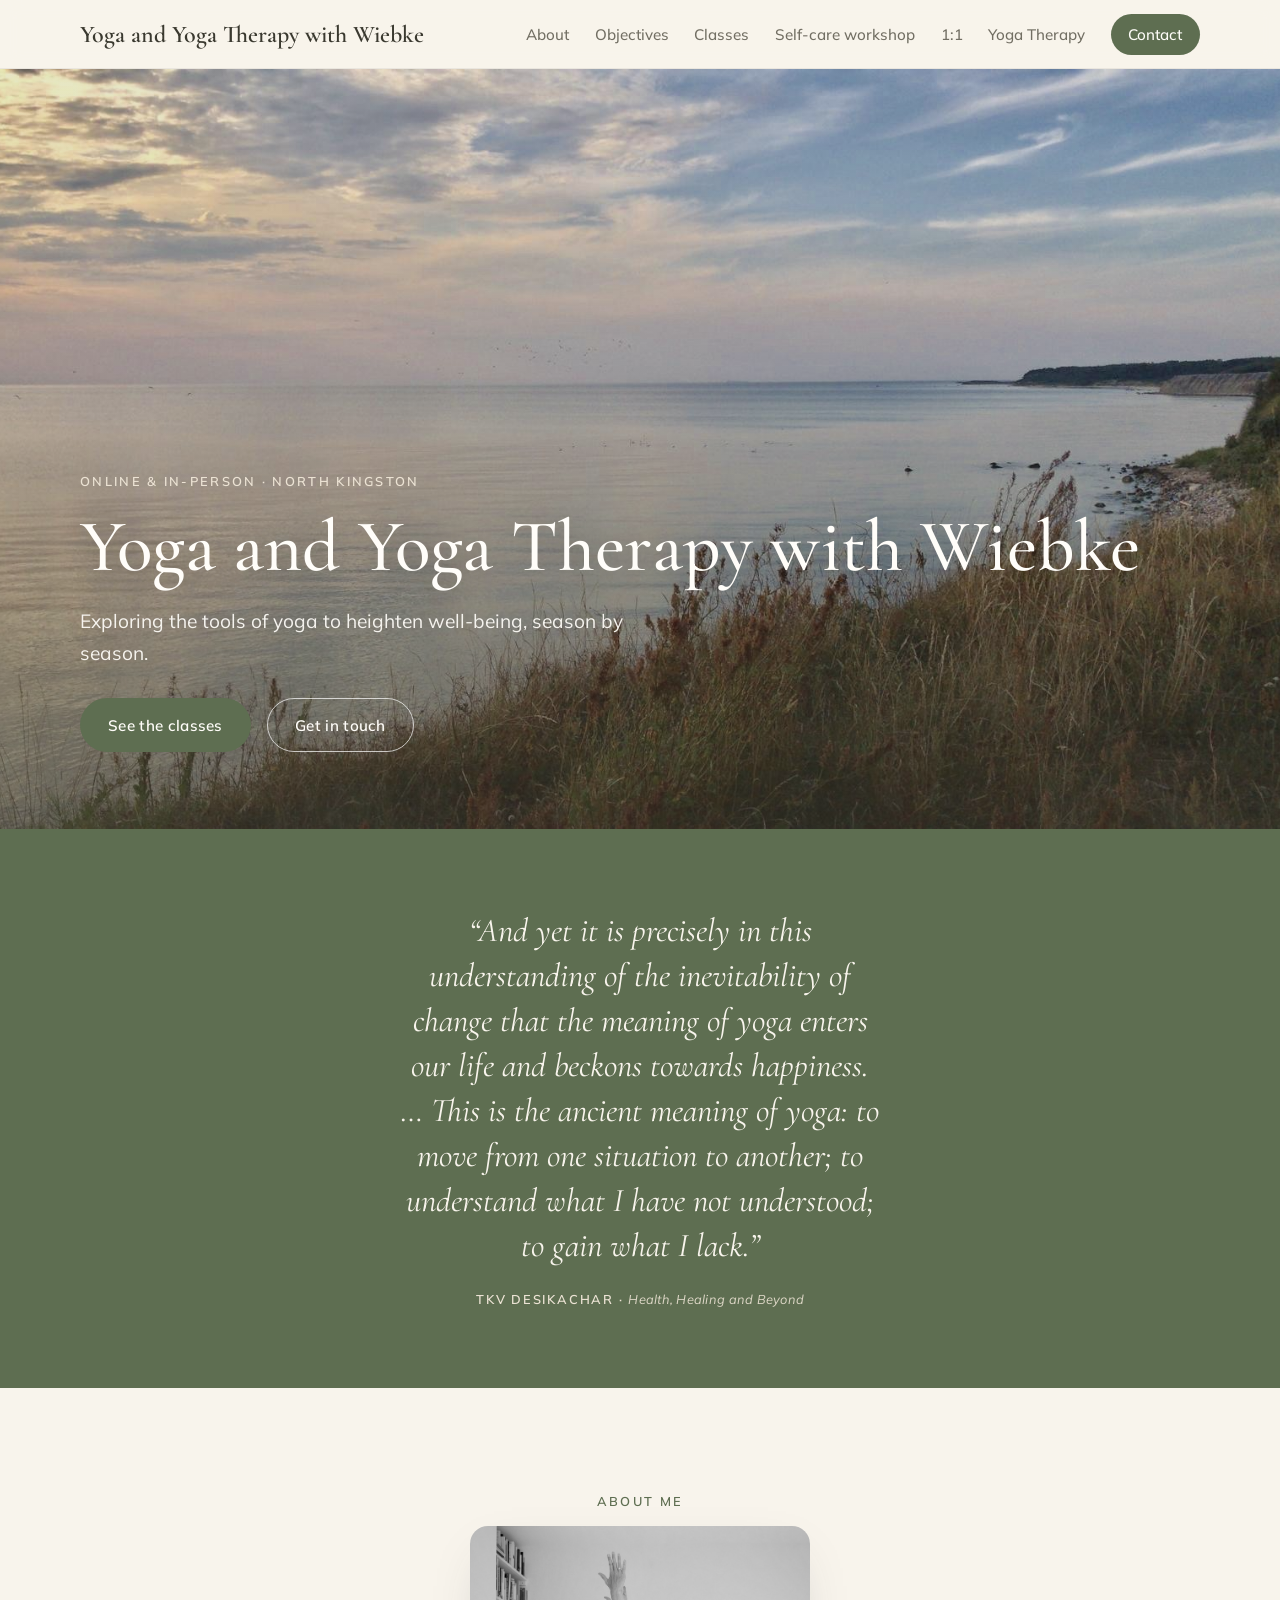
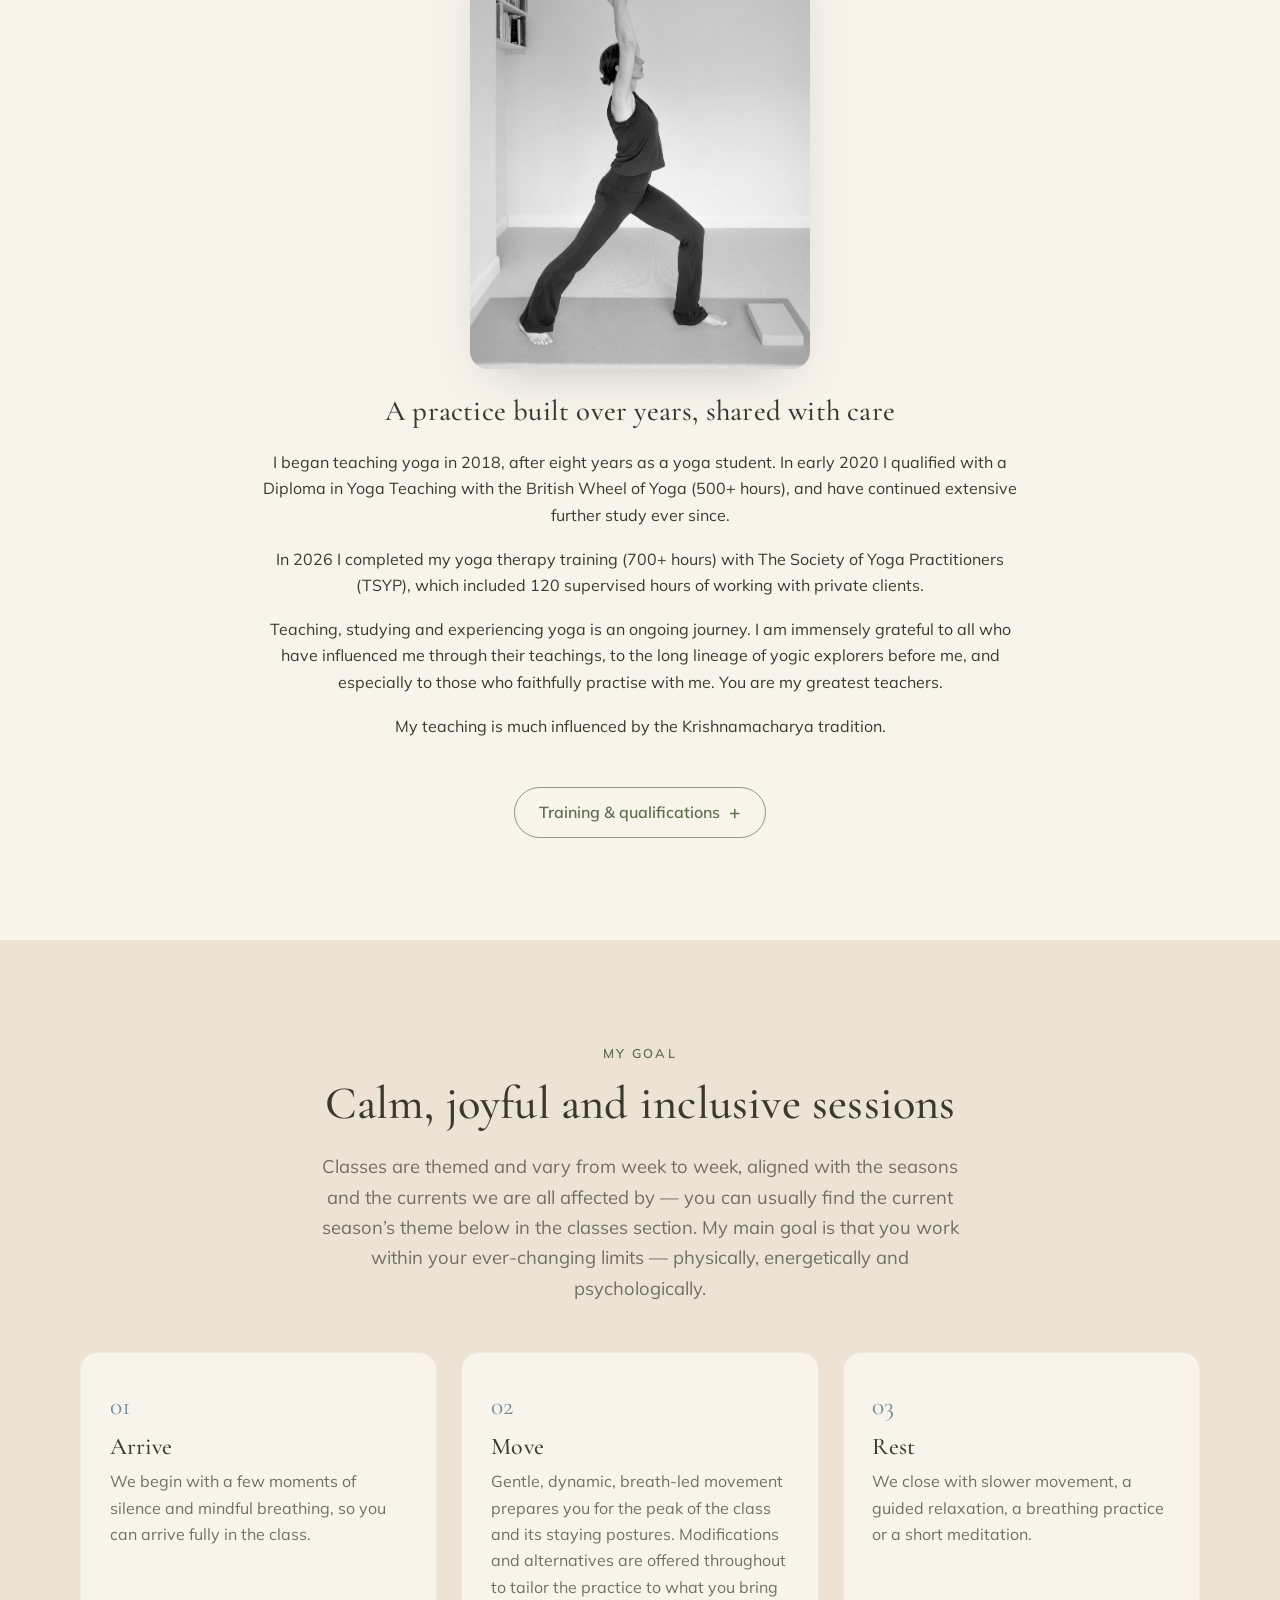
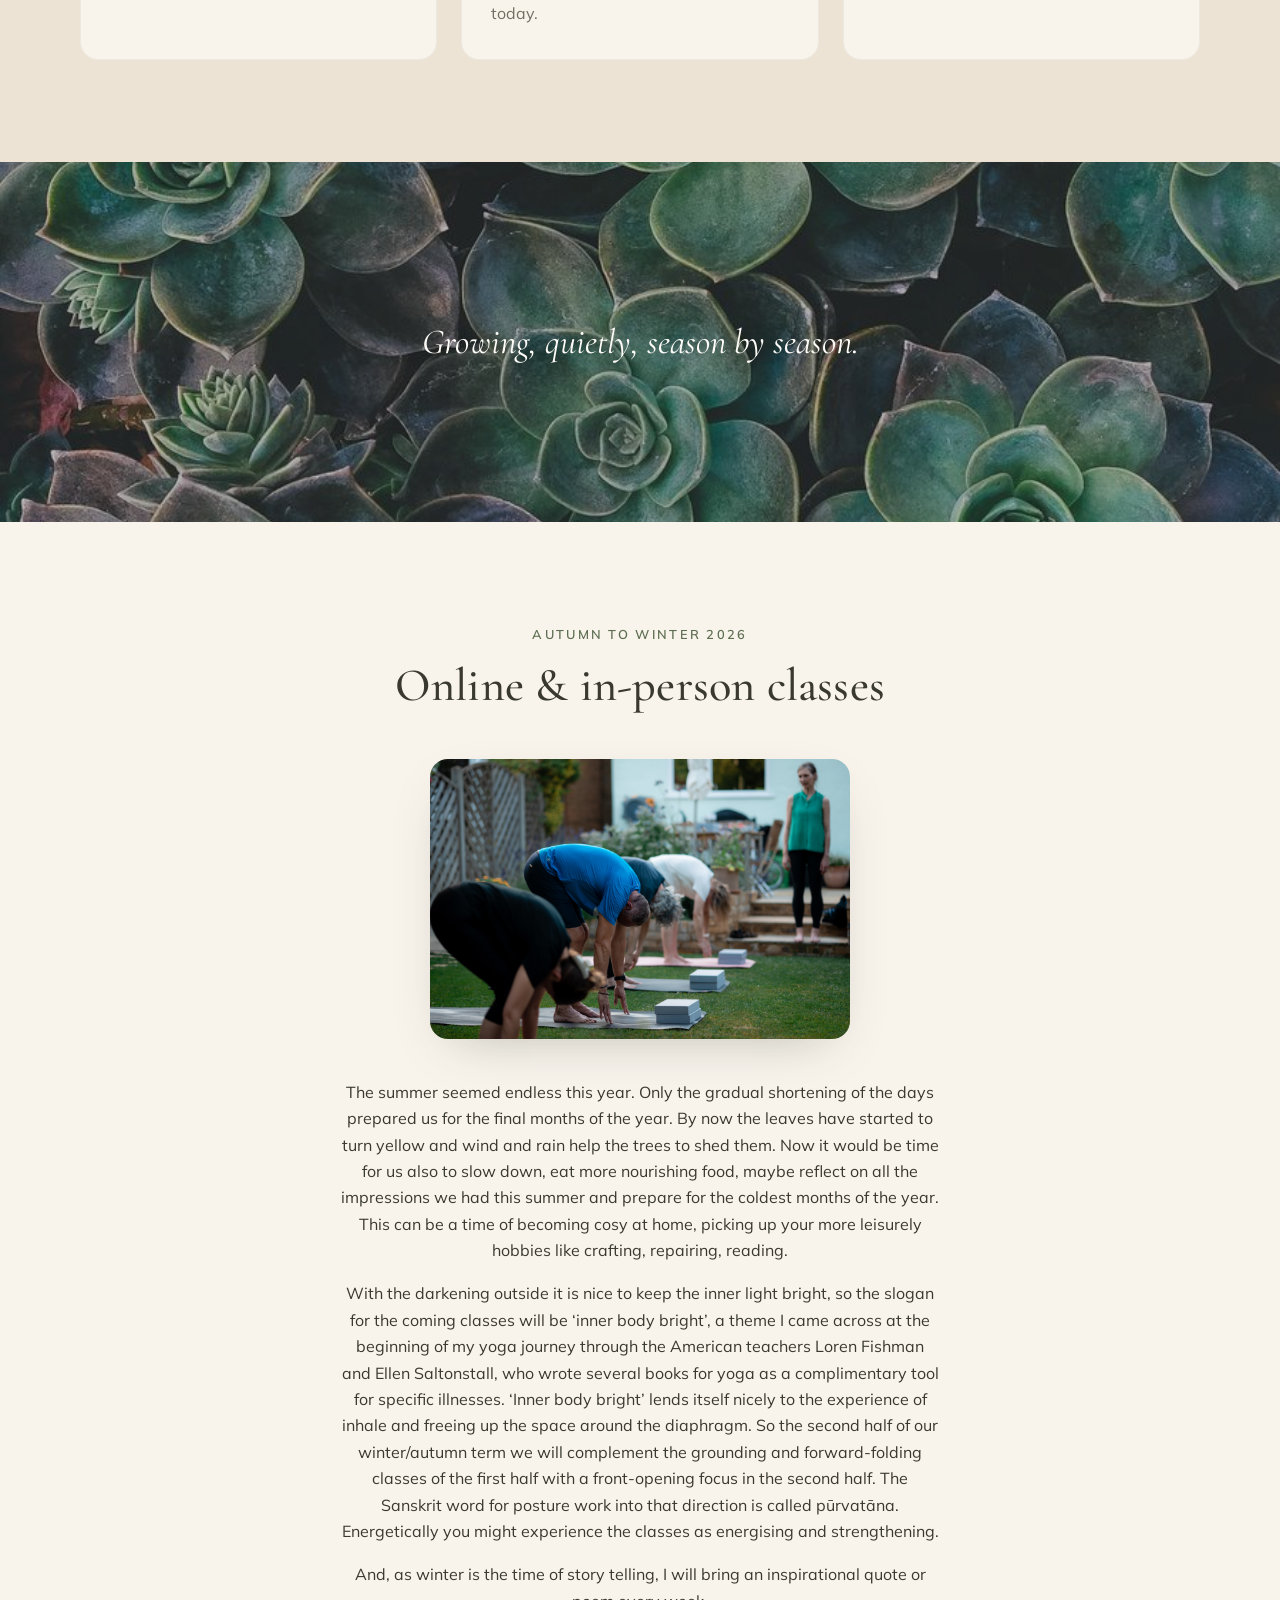
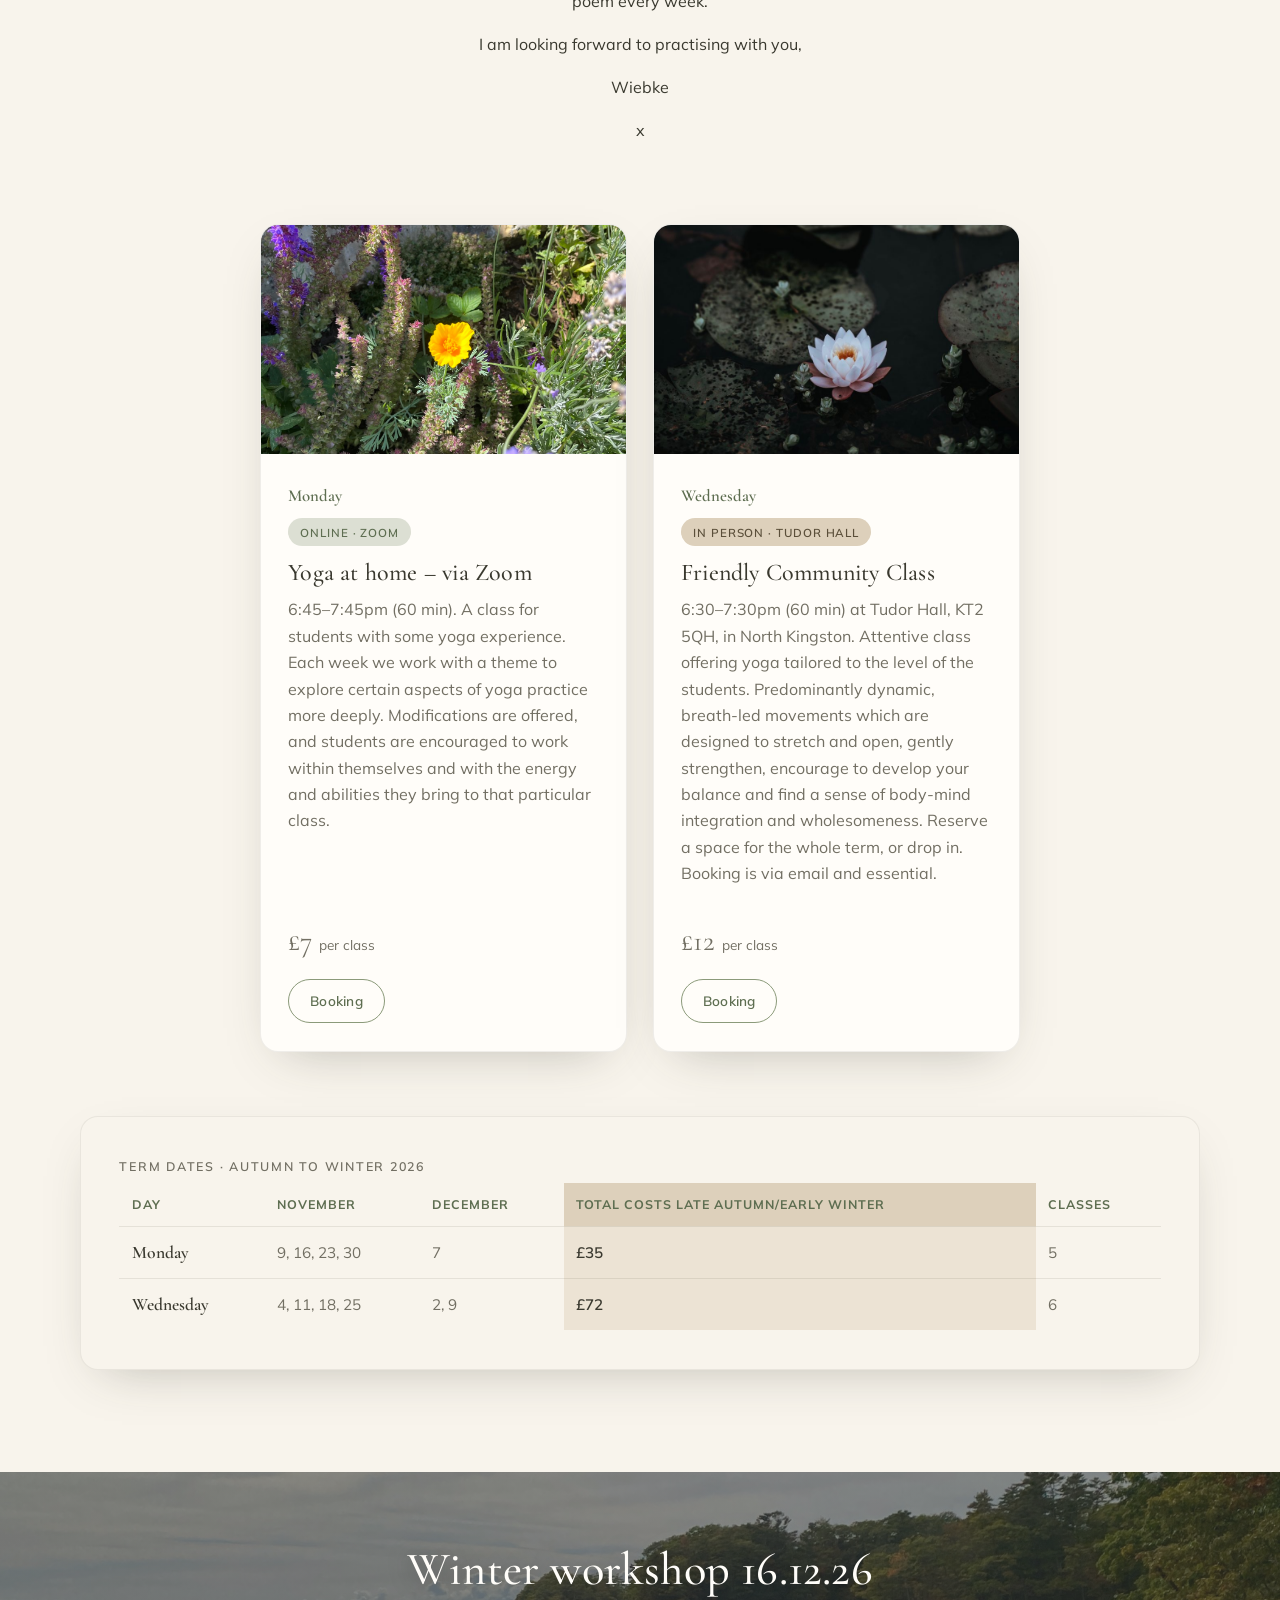
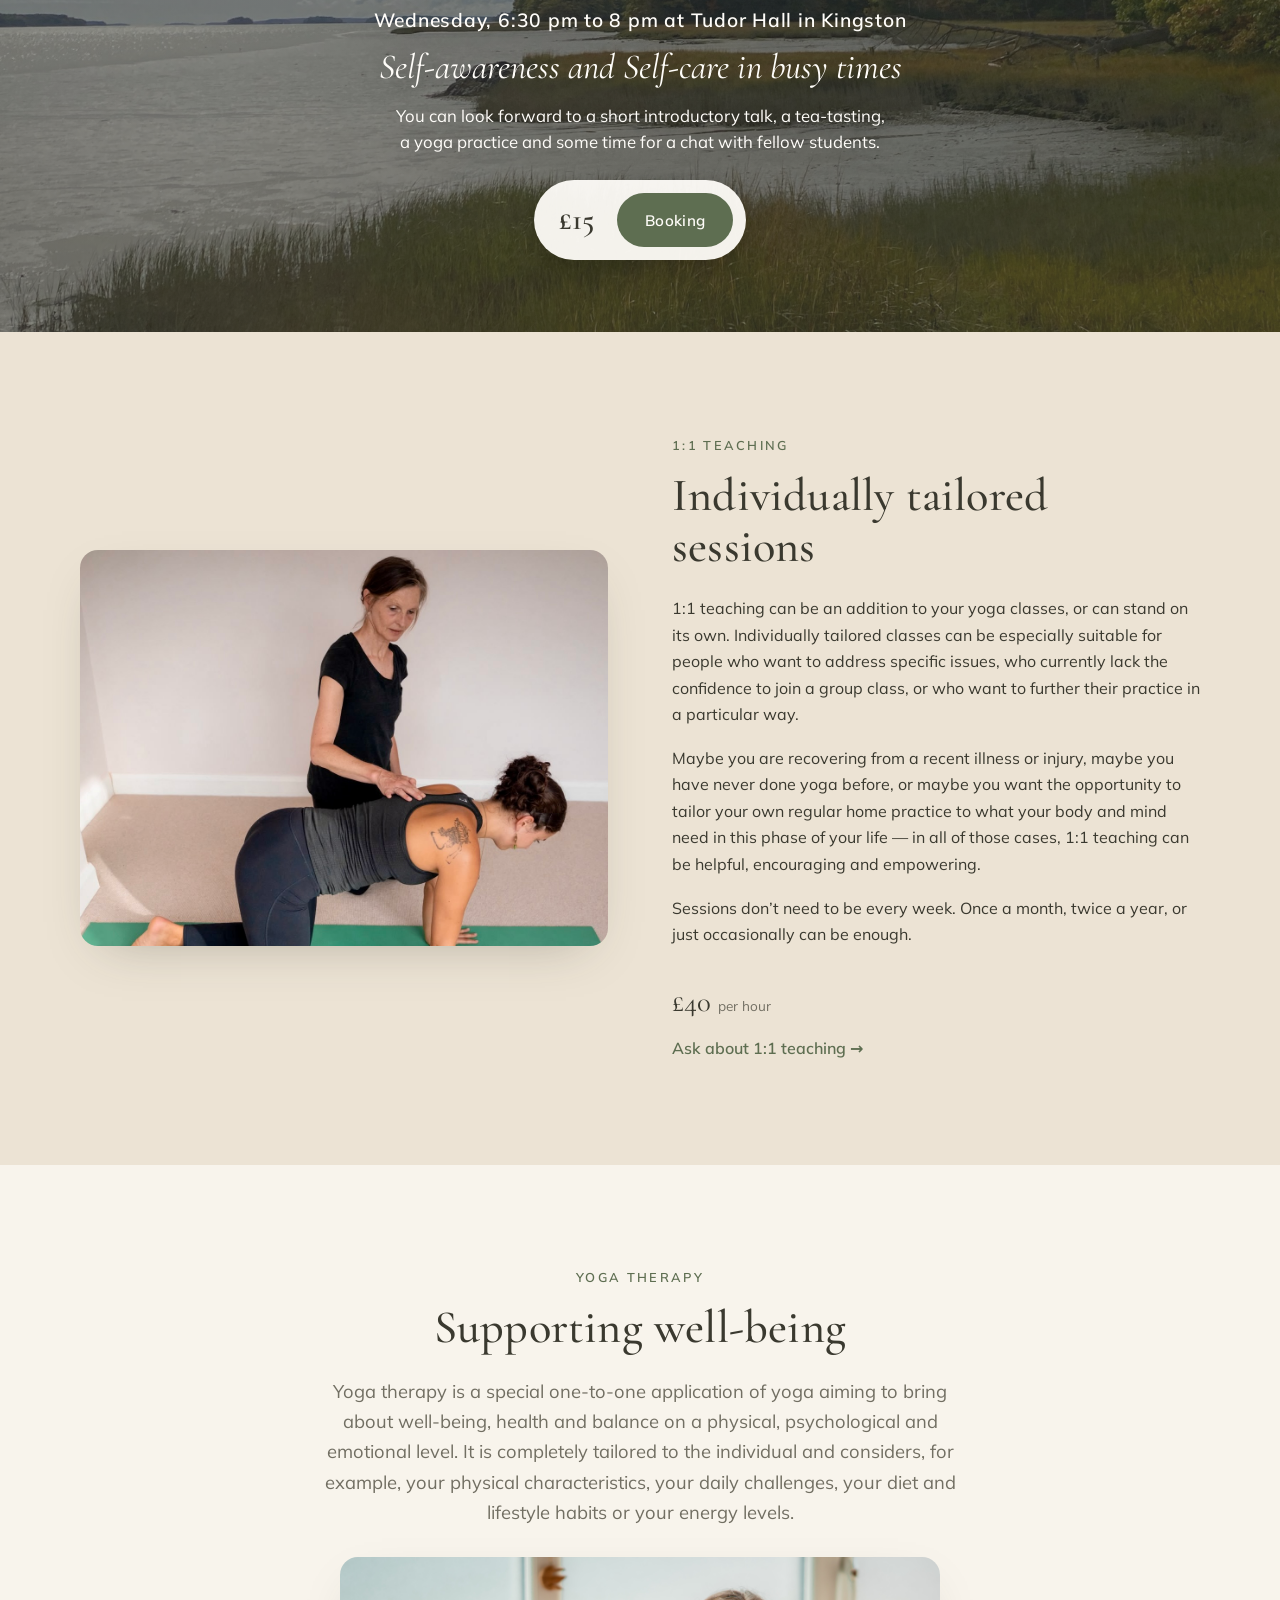
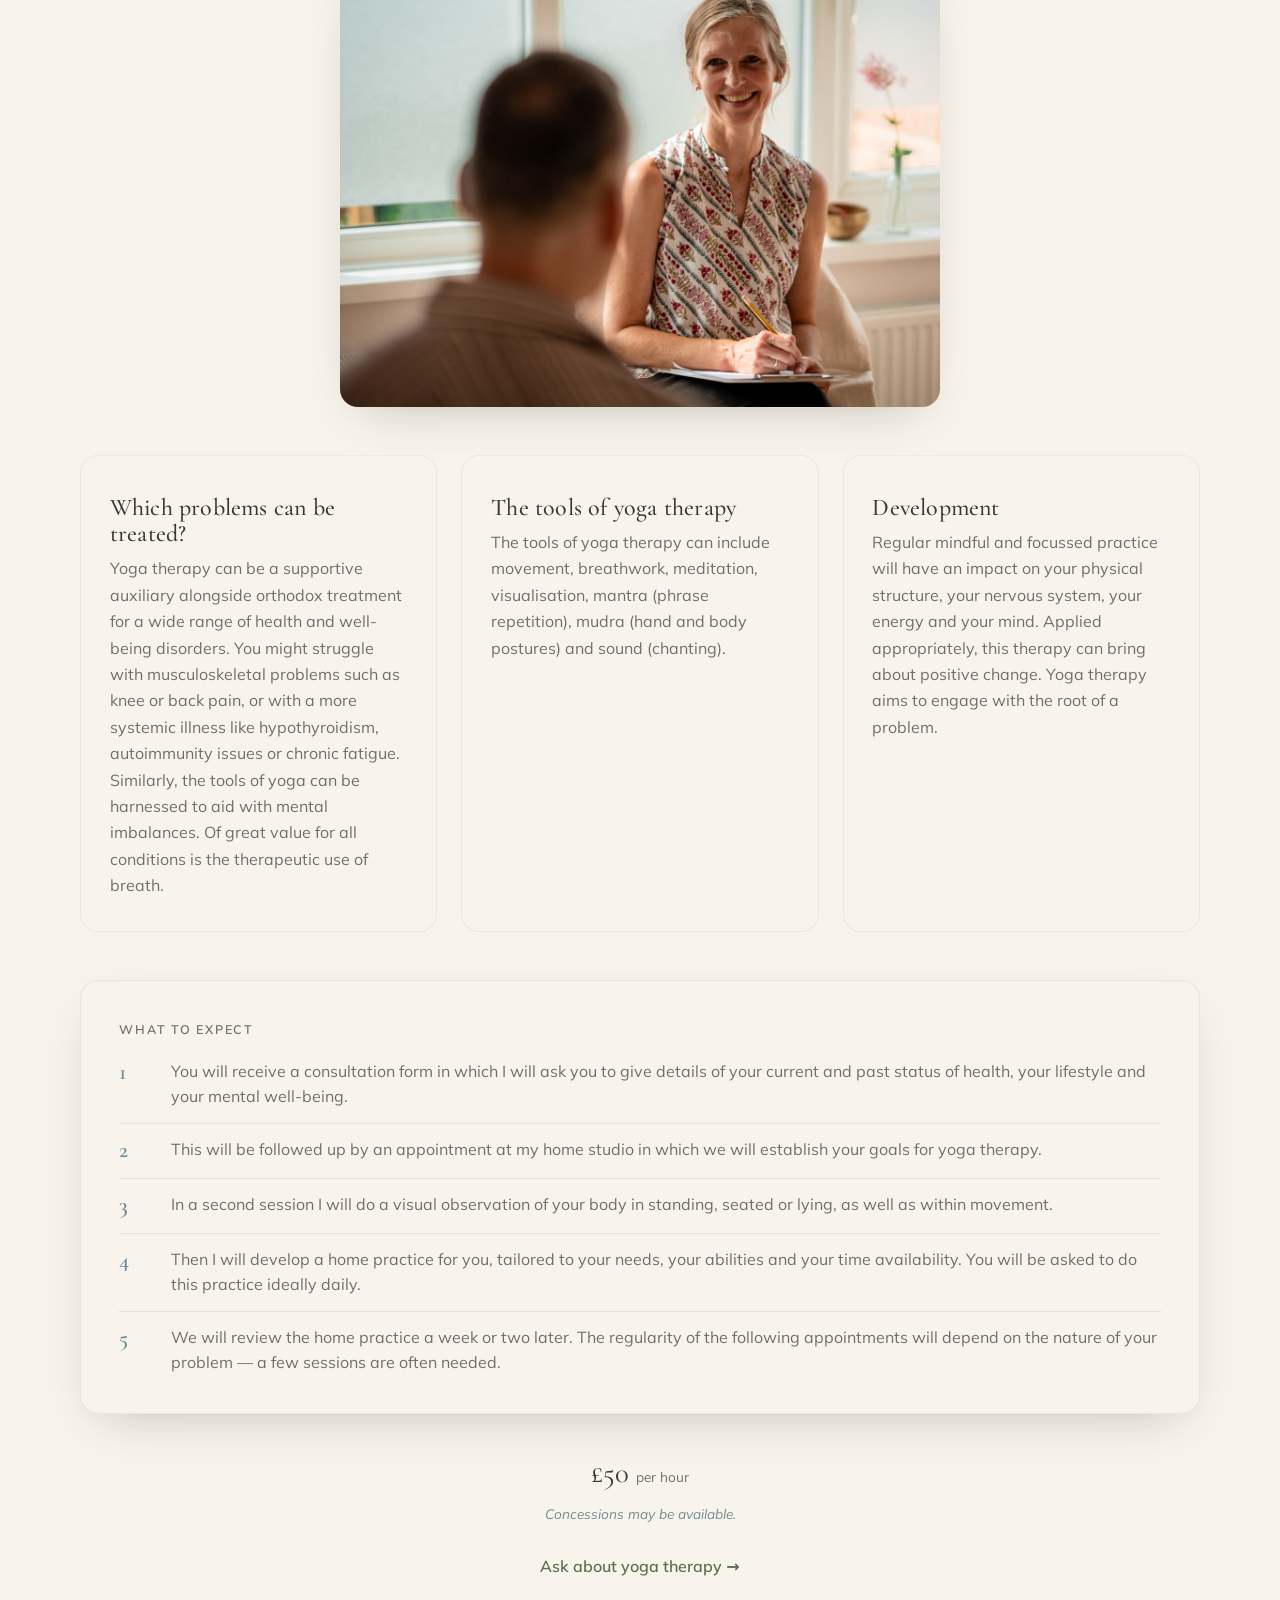
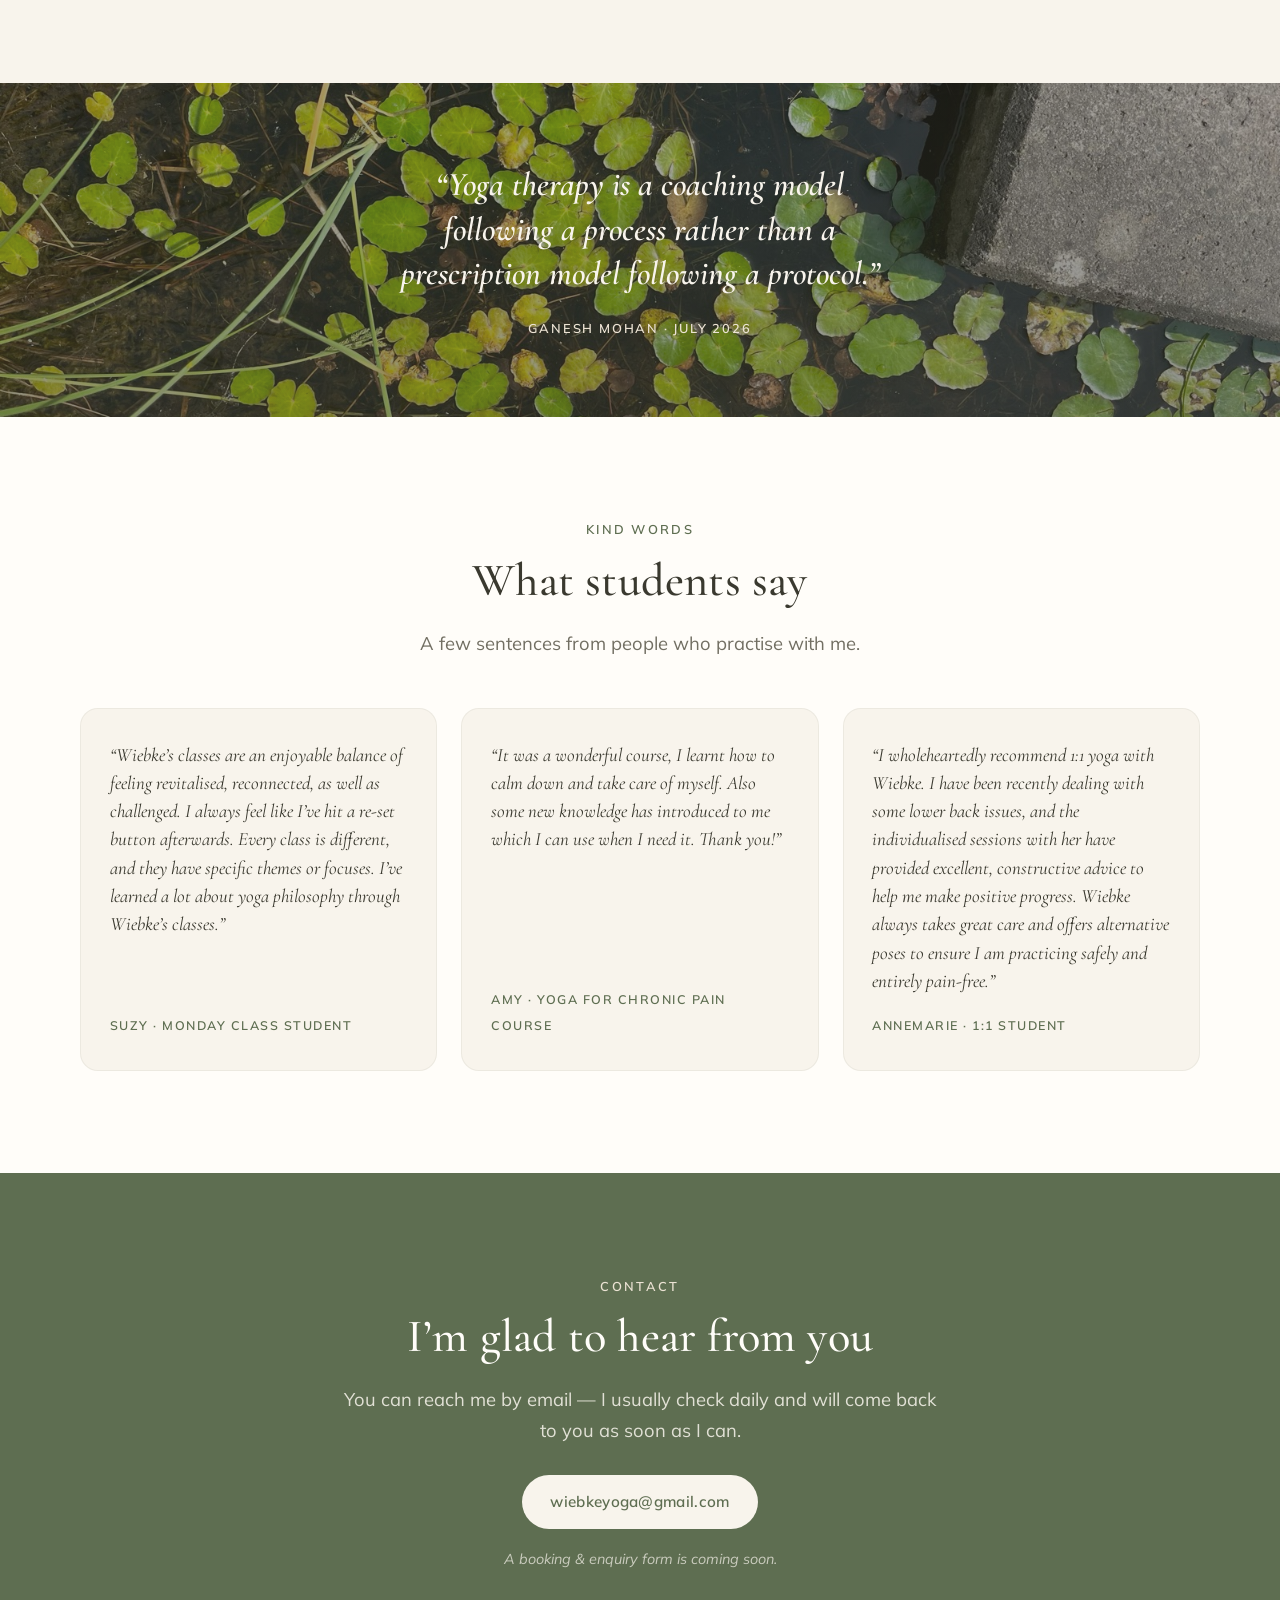
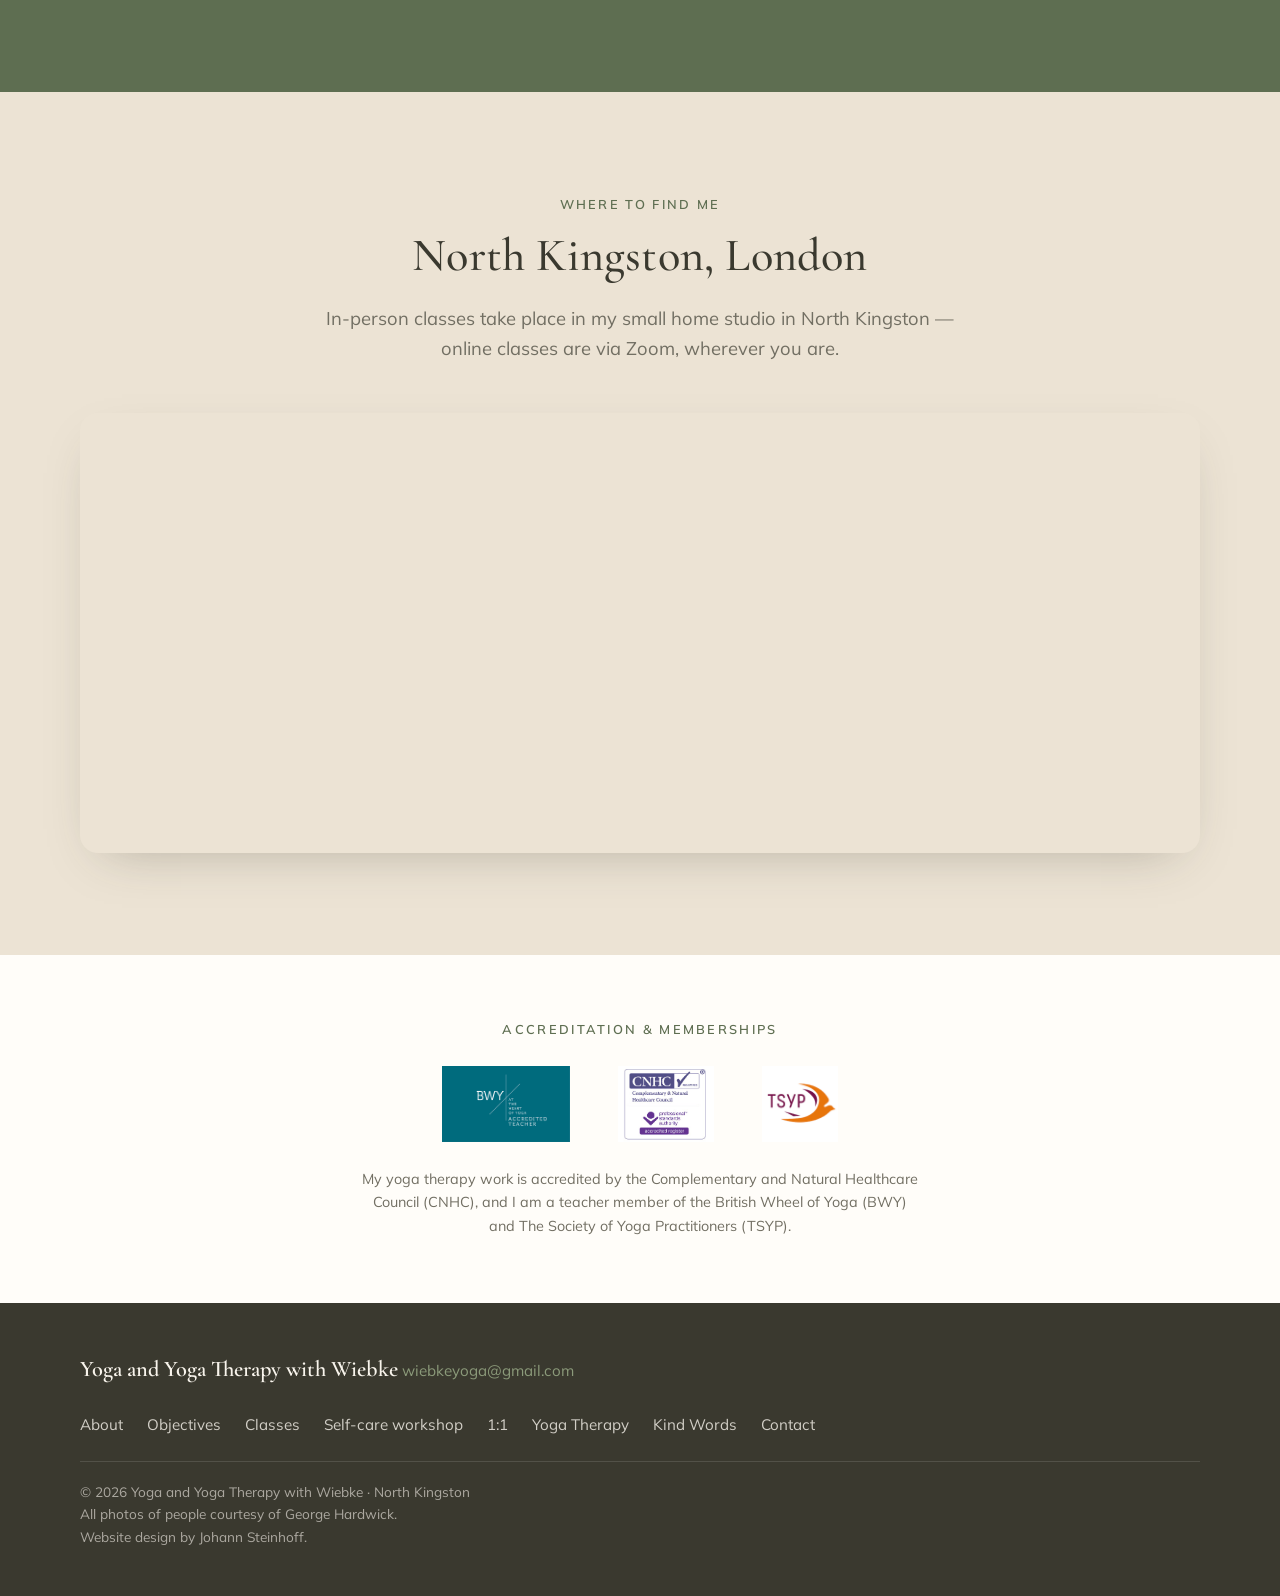
==== commit 451be712: "Add files via upload" ====
--- a/index.html
+++ b/index.html
@@ -318,7 +318,7 @@
       <div class="cards-3">
         <article class="card">
           <h3>Which problems can be treated?</h3>
-          <p>Yoga therapy can be a supportive treatment for a wide range of health and well-being disorders. You might struggle with musculoskeletal problems such as knee or back pain, or with a more systemic illness like hypothyroidism, autoimmunity issues or chronic fatigue. Similarly, the tools of yoga can be harnessed to aid with mental imbalances. Of great value for all conditions is the therapeutic use of breath.</p>
+          <p>Yoga therapy can be a supportive auxiliary alongside orthodox treatment for a wide range of health and well-being disorders. You might struggle with musculoskeletal problems such as knee or back pain, or with a more systemic illness like hypothyroidism, autoimmunity issues or chronic fatigue. Similarly, the tools of yoga can be harnessed to aid with mental imbalances. Of great value for all conditions is the therapeutic use of breath.</p>
         </article>
         <article class="card">
           <h3>The tools of yoga therapy</h3>
@@ -326,7 +326,7 @@
         </article>
         <article class="card">
           <h3>Development</h3>
-          <p>Regular mindful and focussed practice will have an impact on your physical structure, your nervous system, your energy and your mind. Applied appropriately, this therapy will bring about positive change. Yoga therapy aims to engage with the root of a problem and therefore can produce lasting improvements.</p>
+          <p>Regular mindful and focussed practice will have an impact on your physical structure, your nervous system, your energy and your mind. Applied appropriately, this therapy can bring about positive change. Yoga therapy aims to engage with the root of a problem.</p>
         </article>
       </div>
       <div class="panel panel-wide" style="margin-top: clamp(2rem, 4vw, 3rem);">
